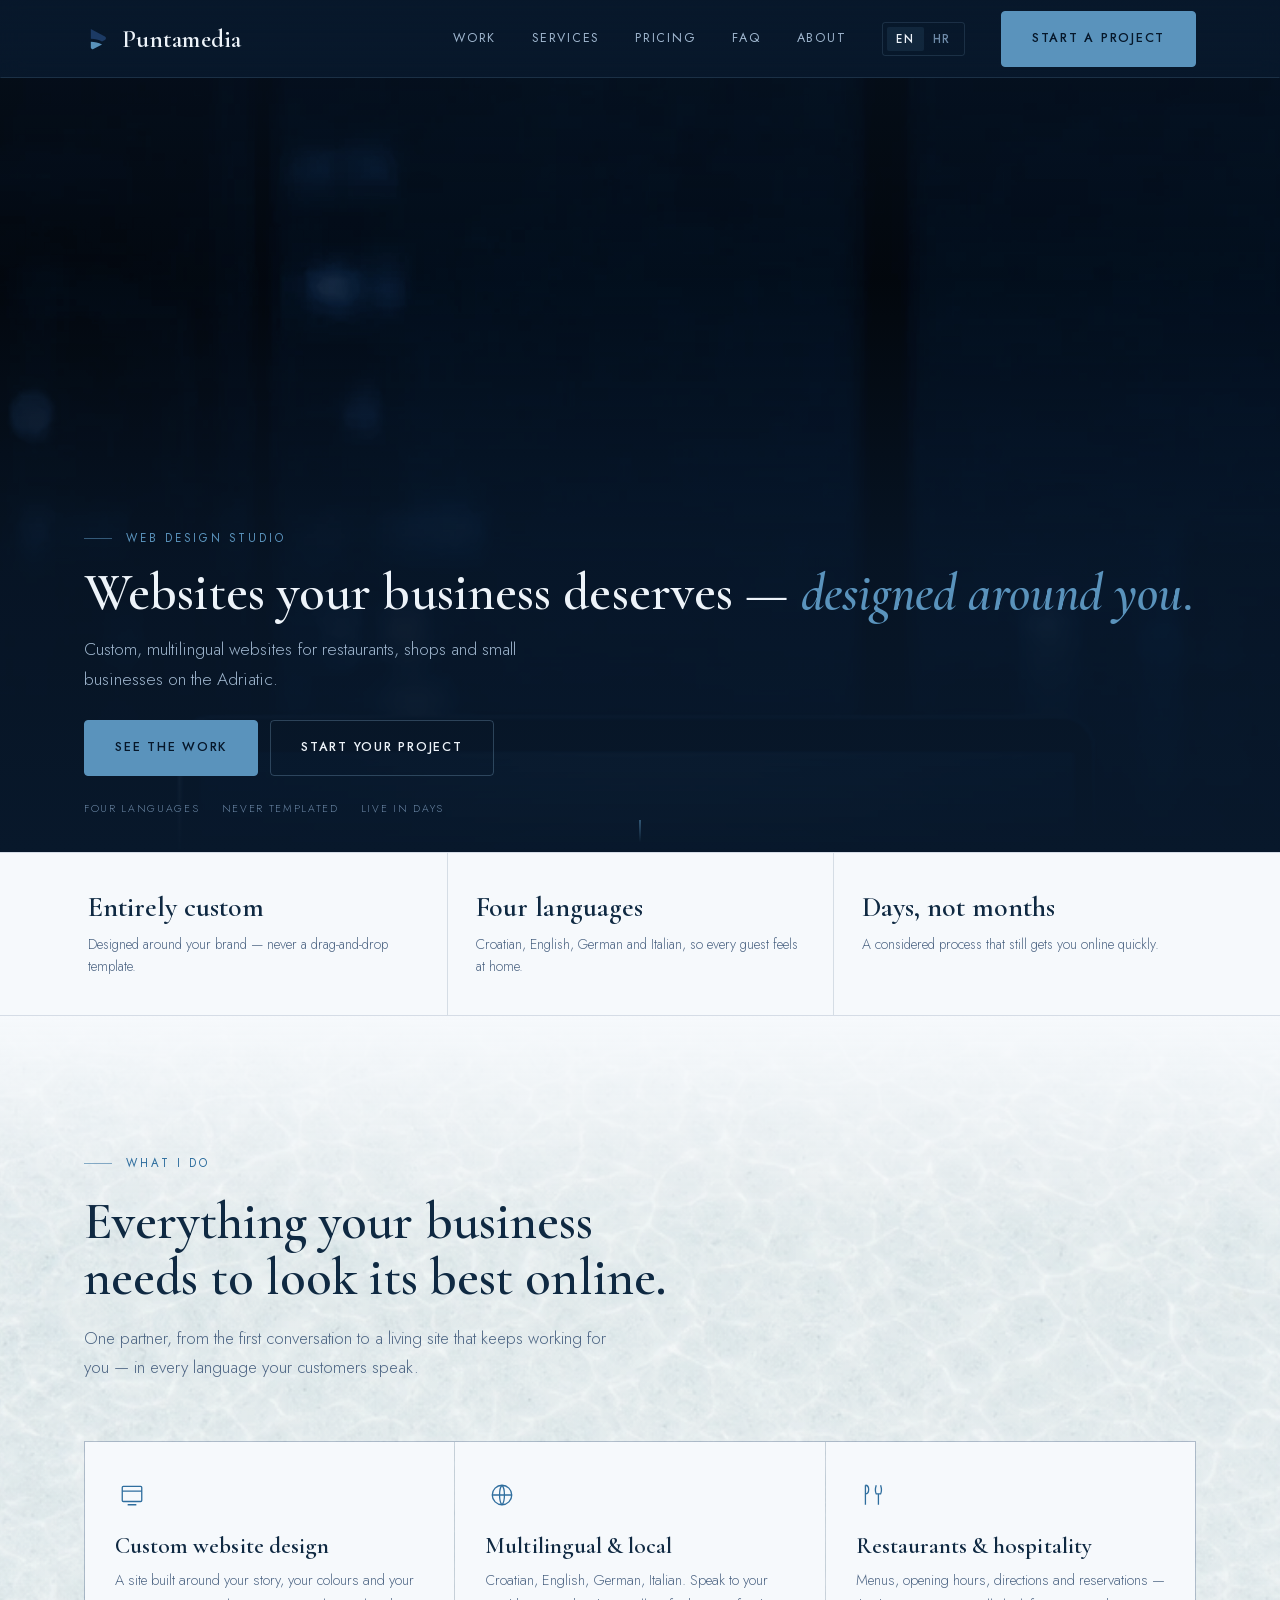
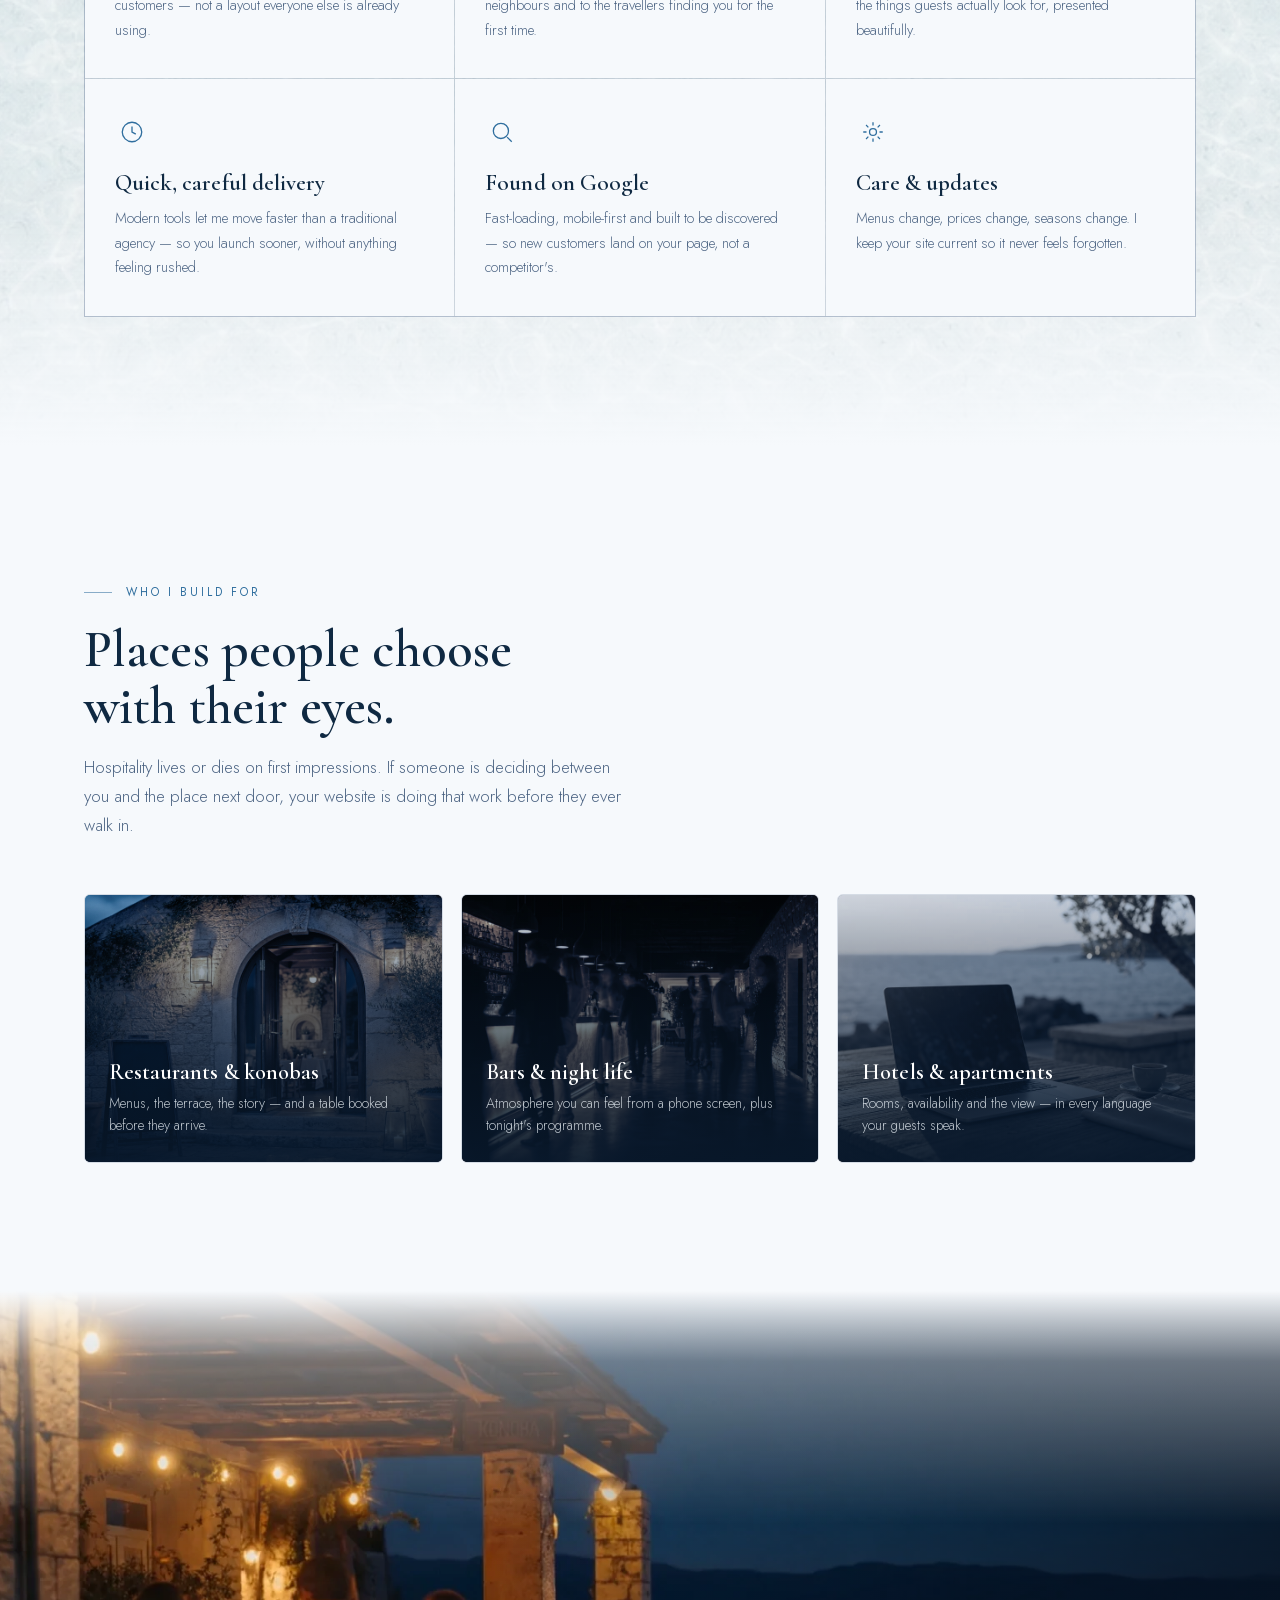
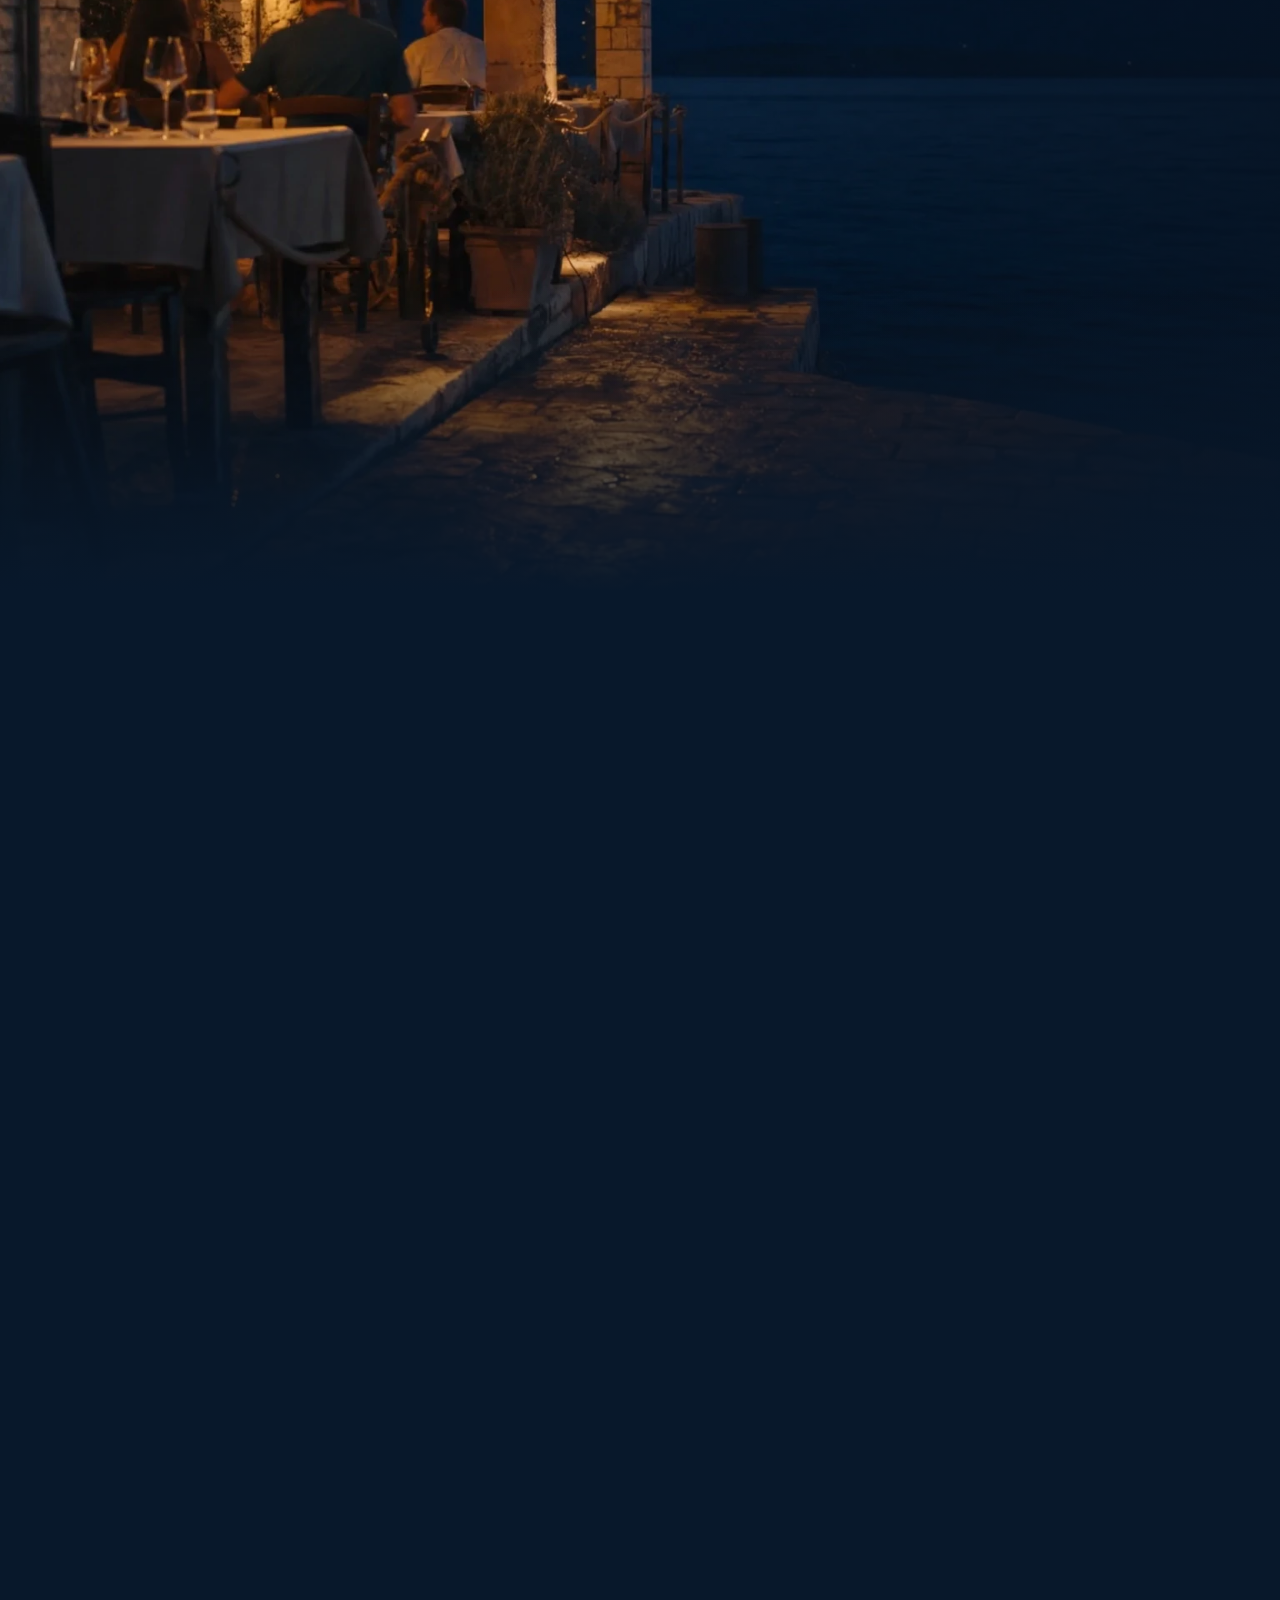
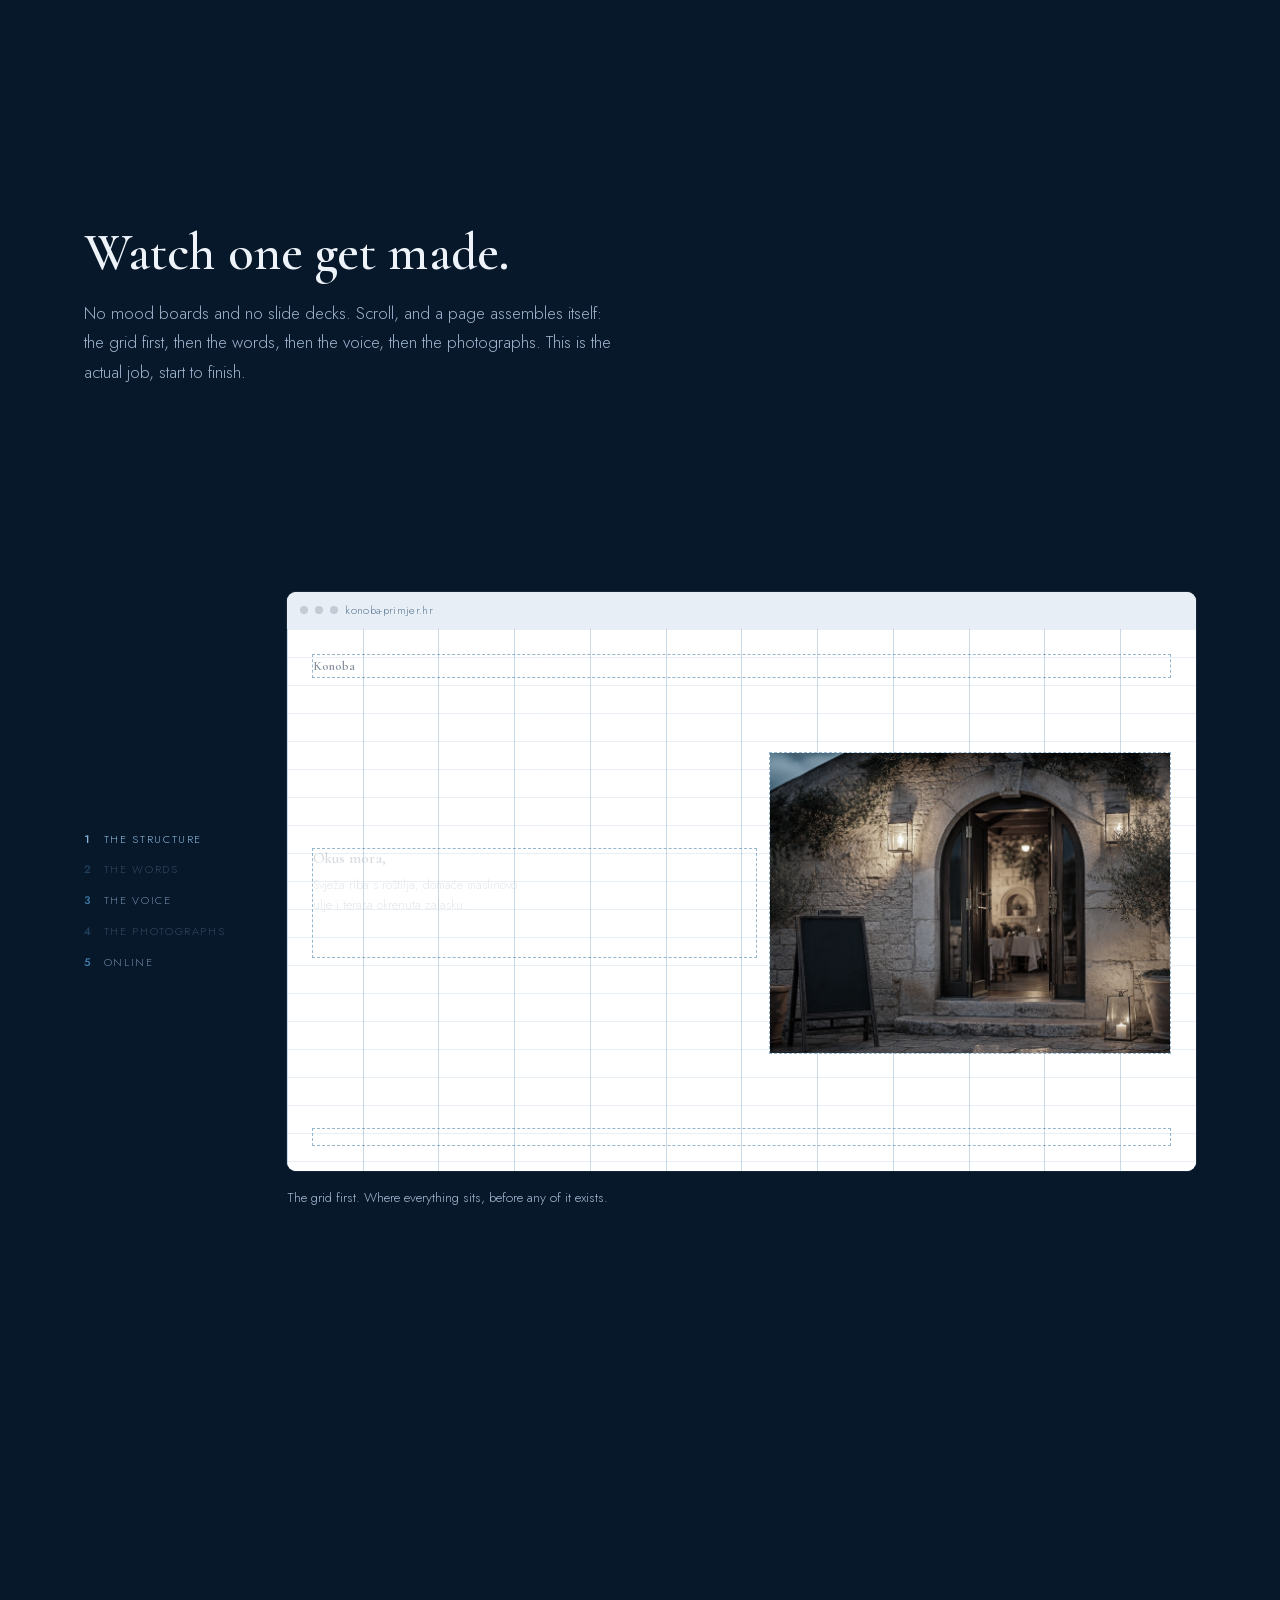
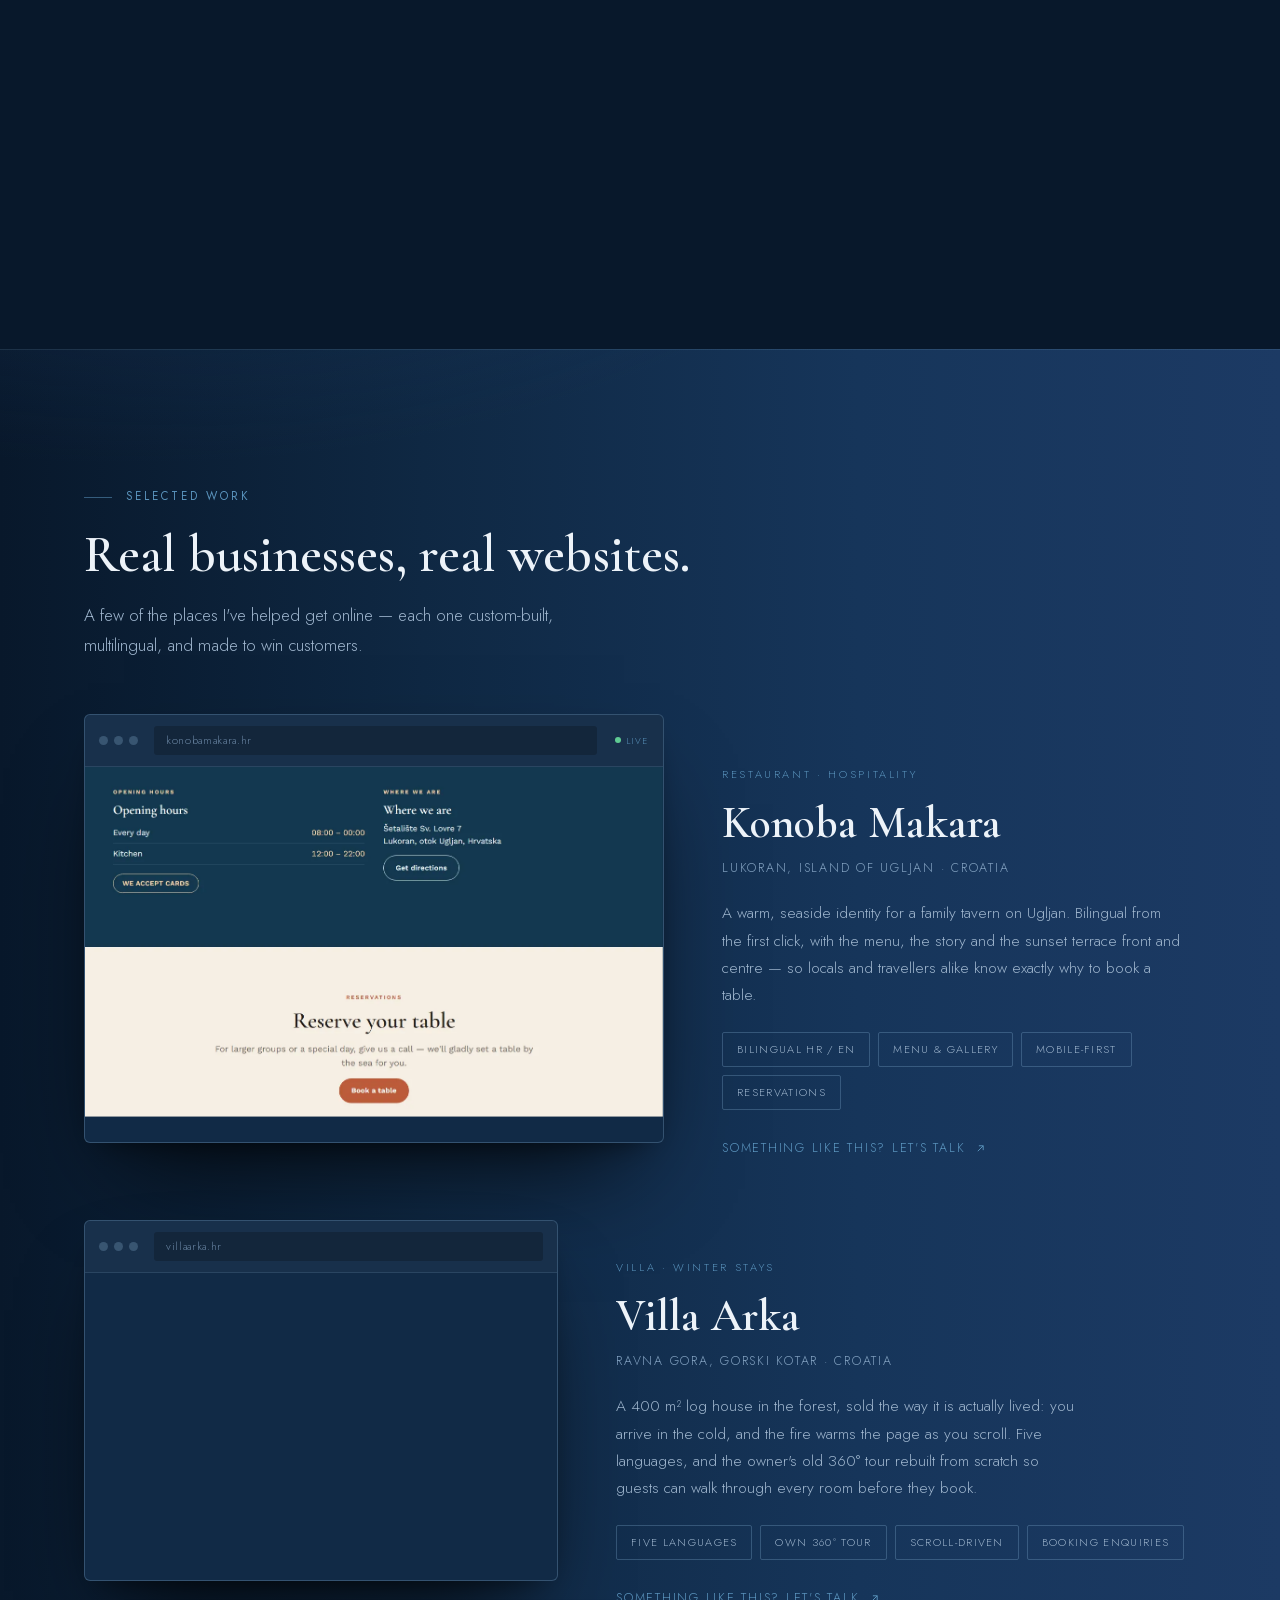
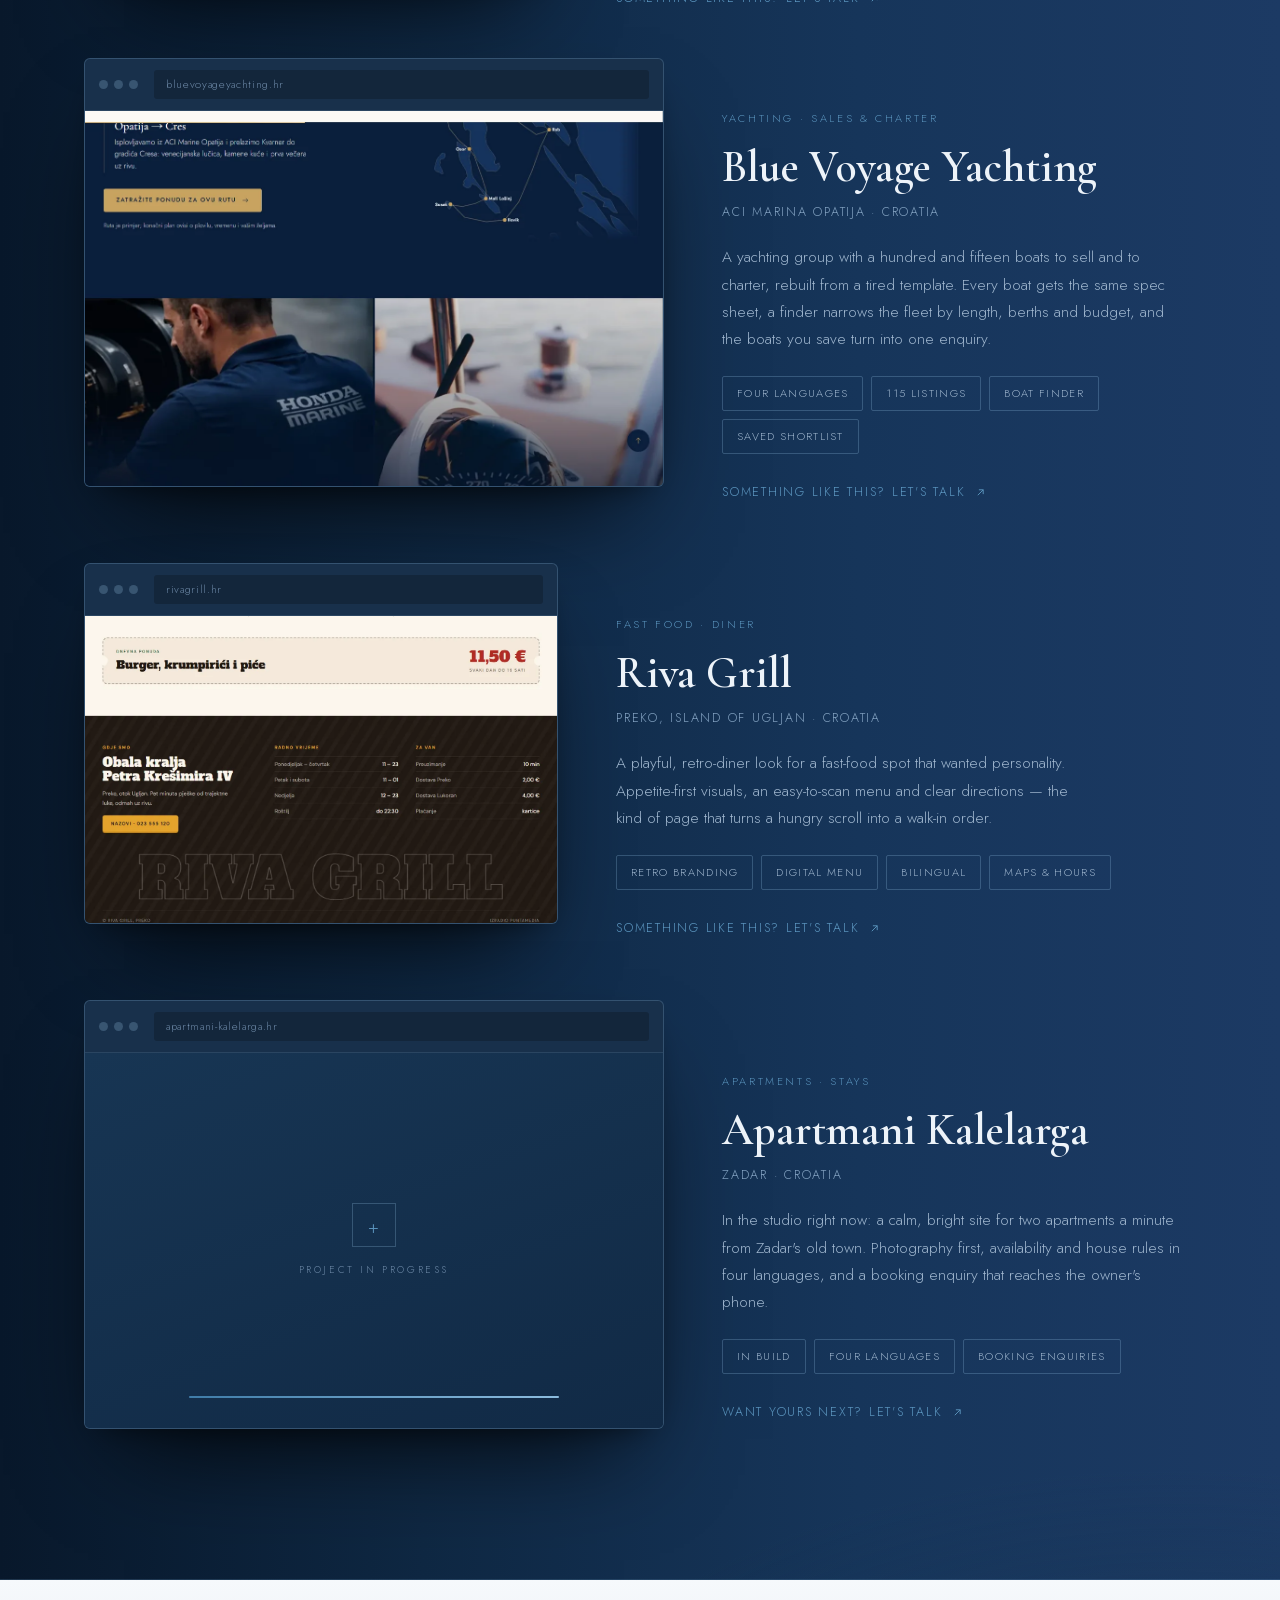
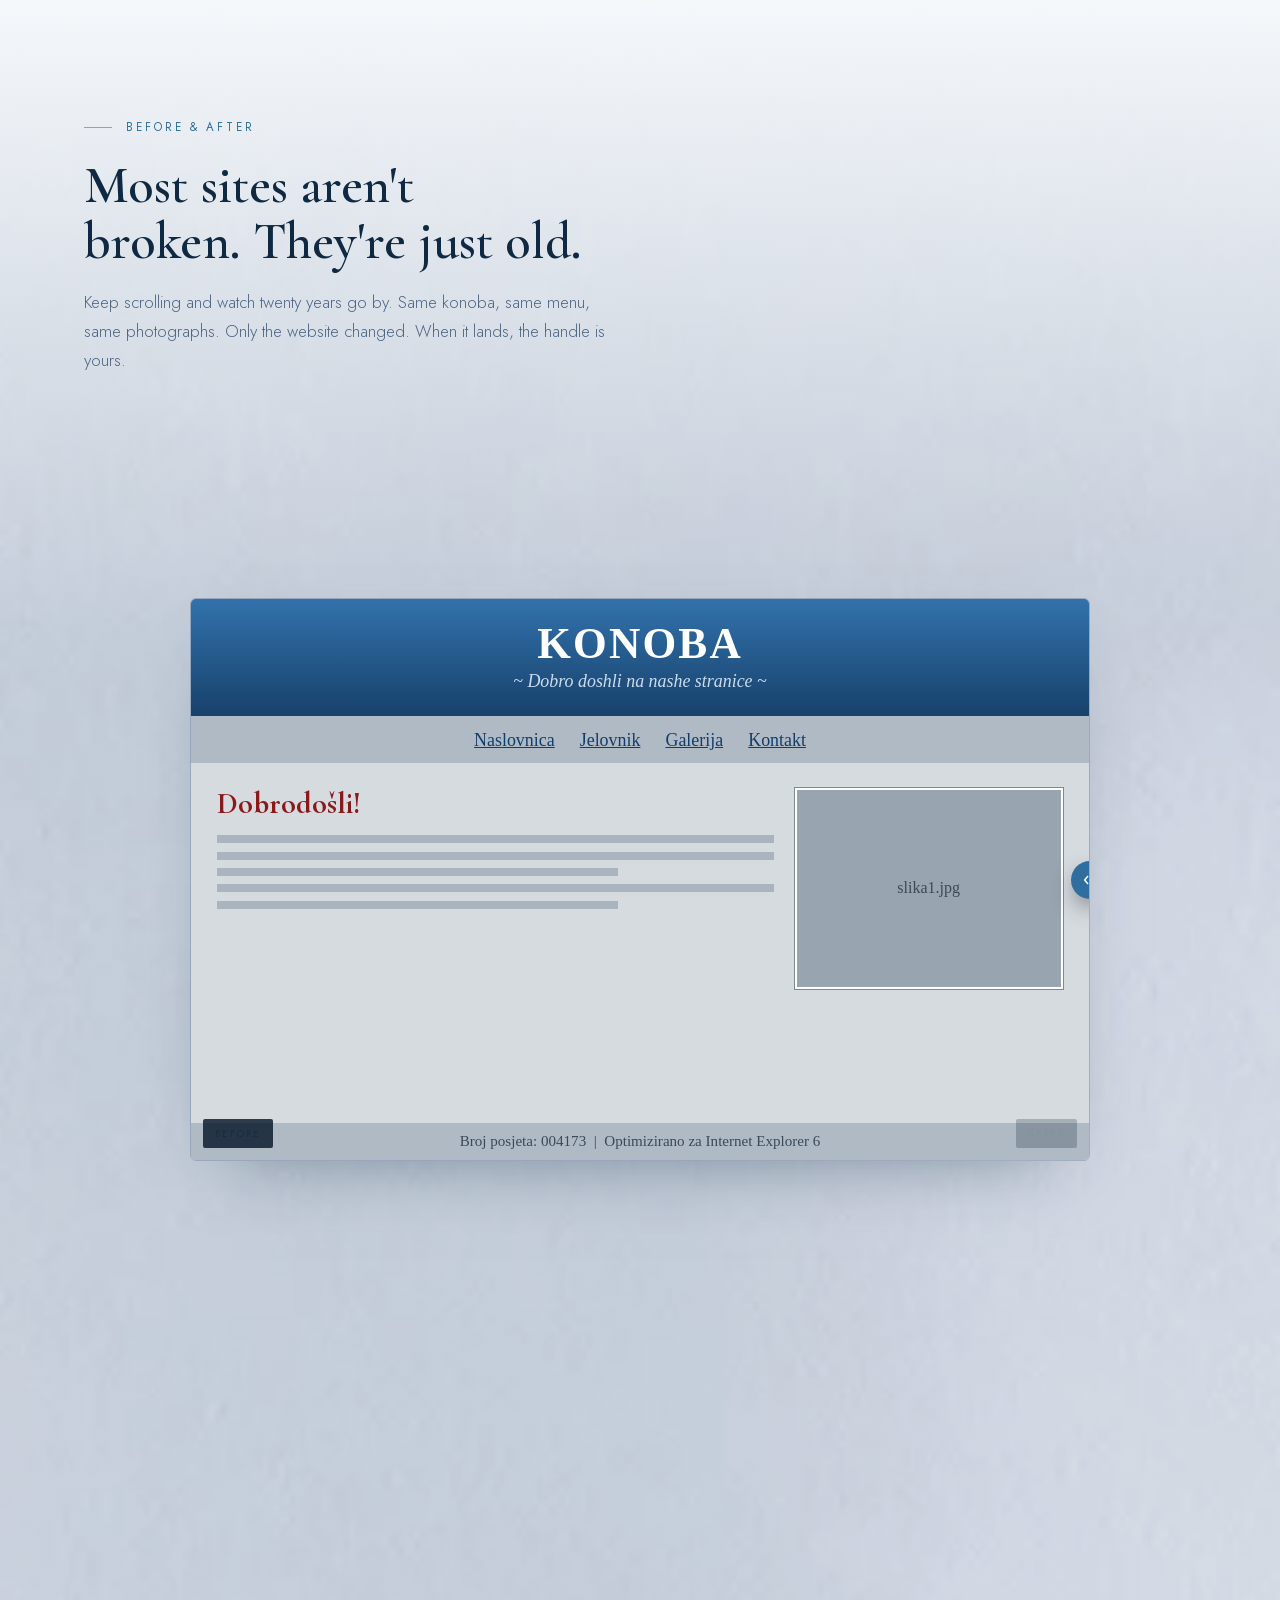
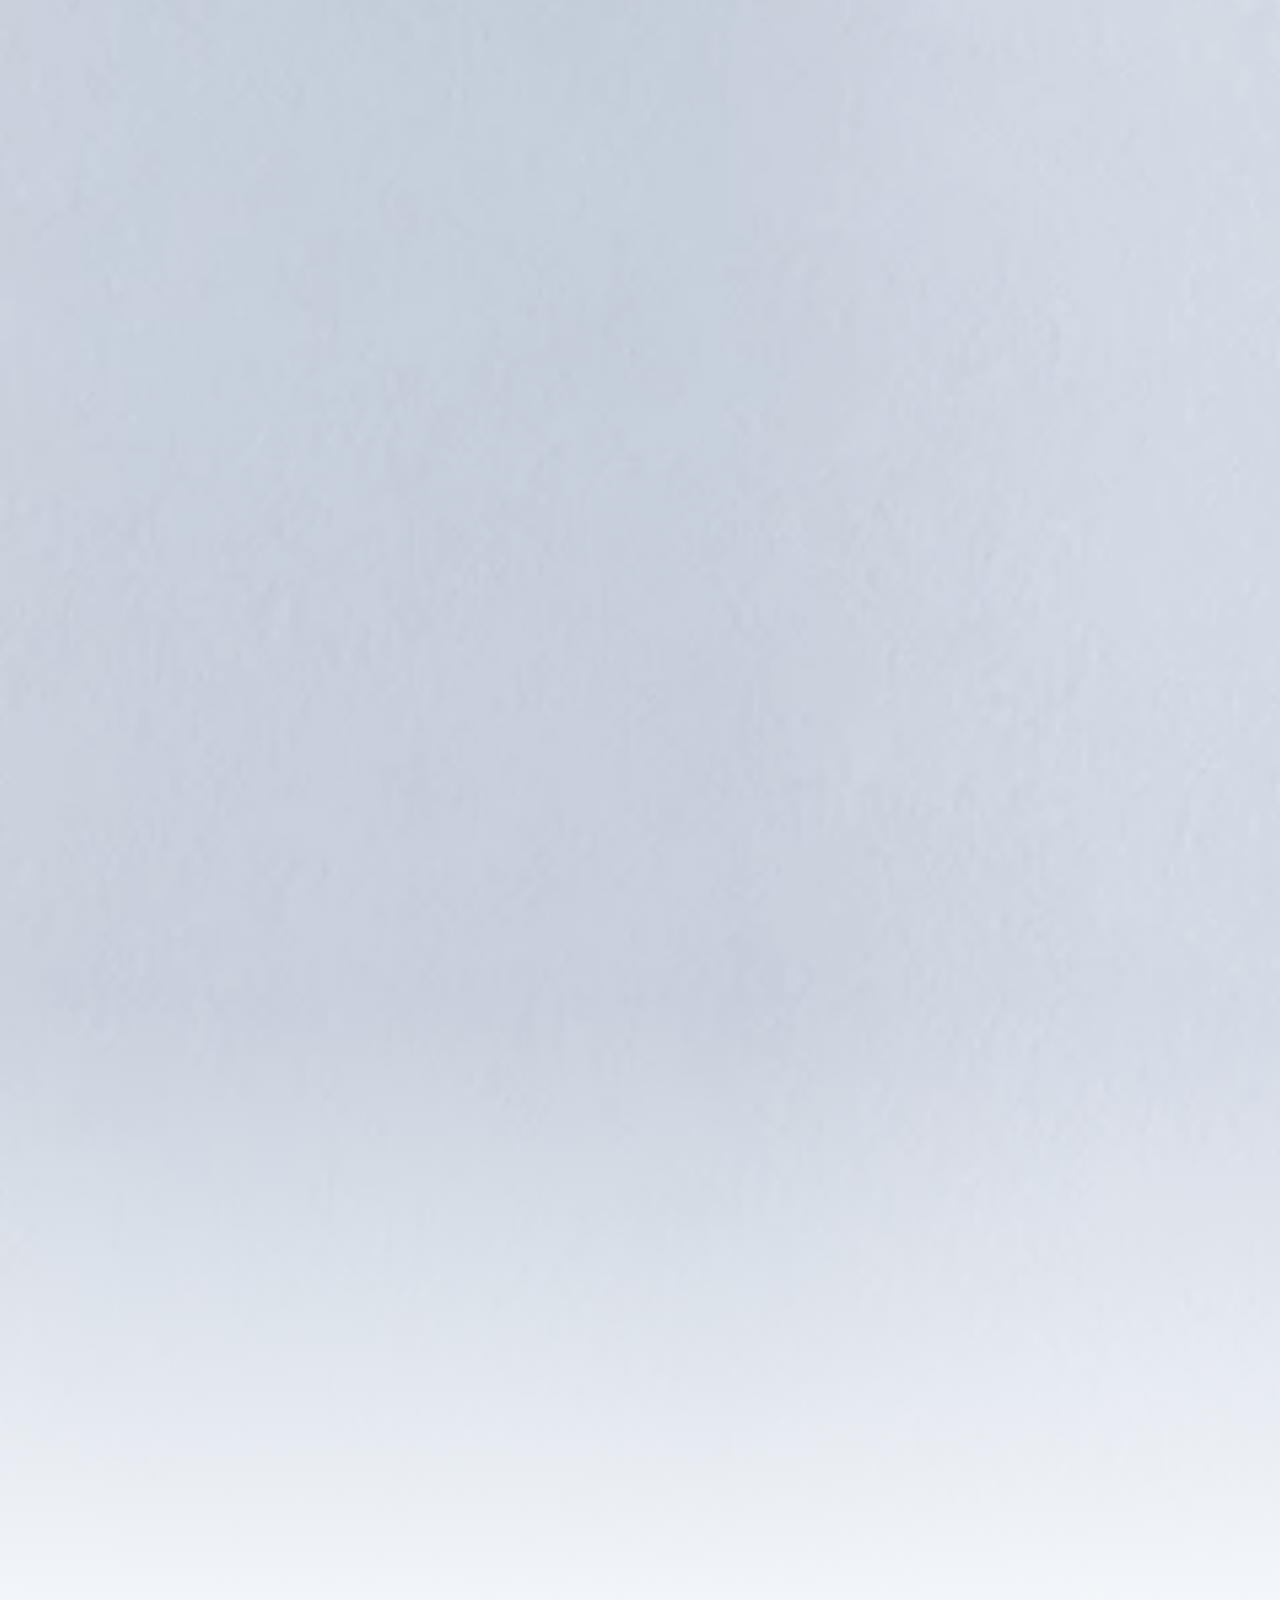
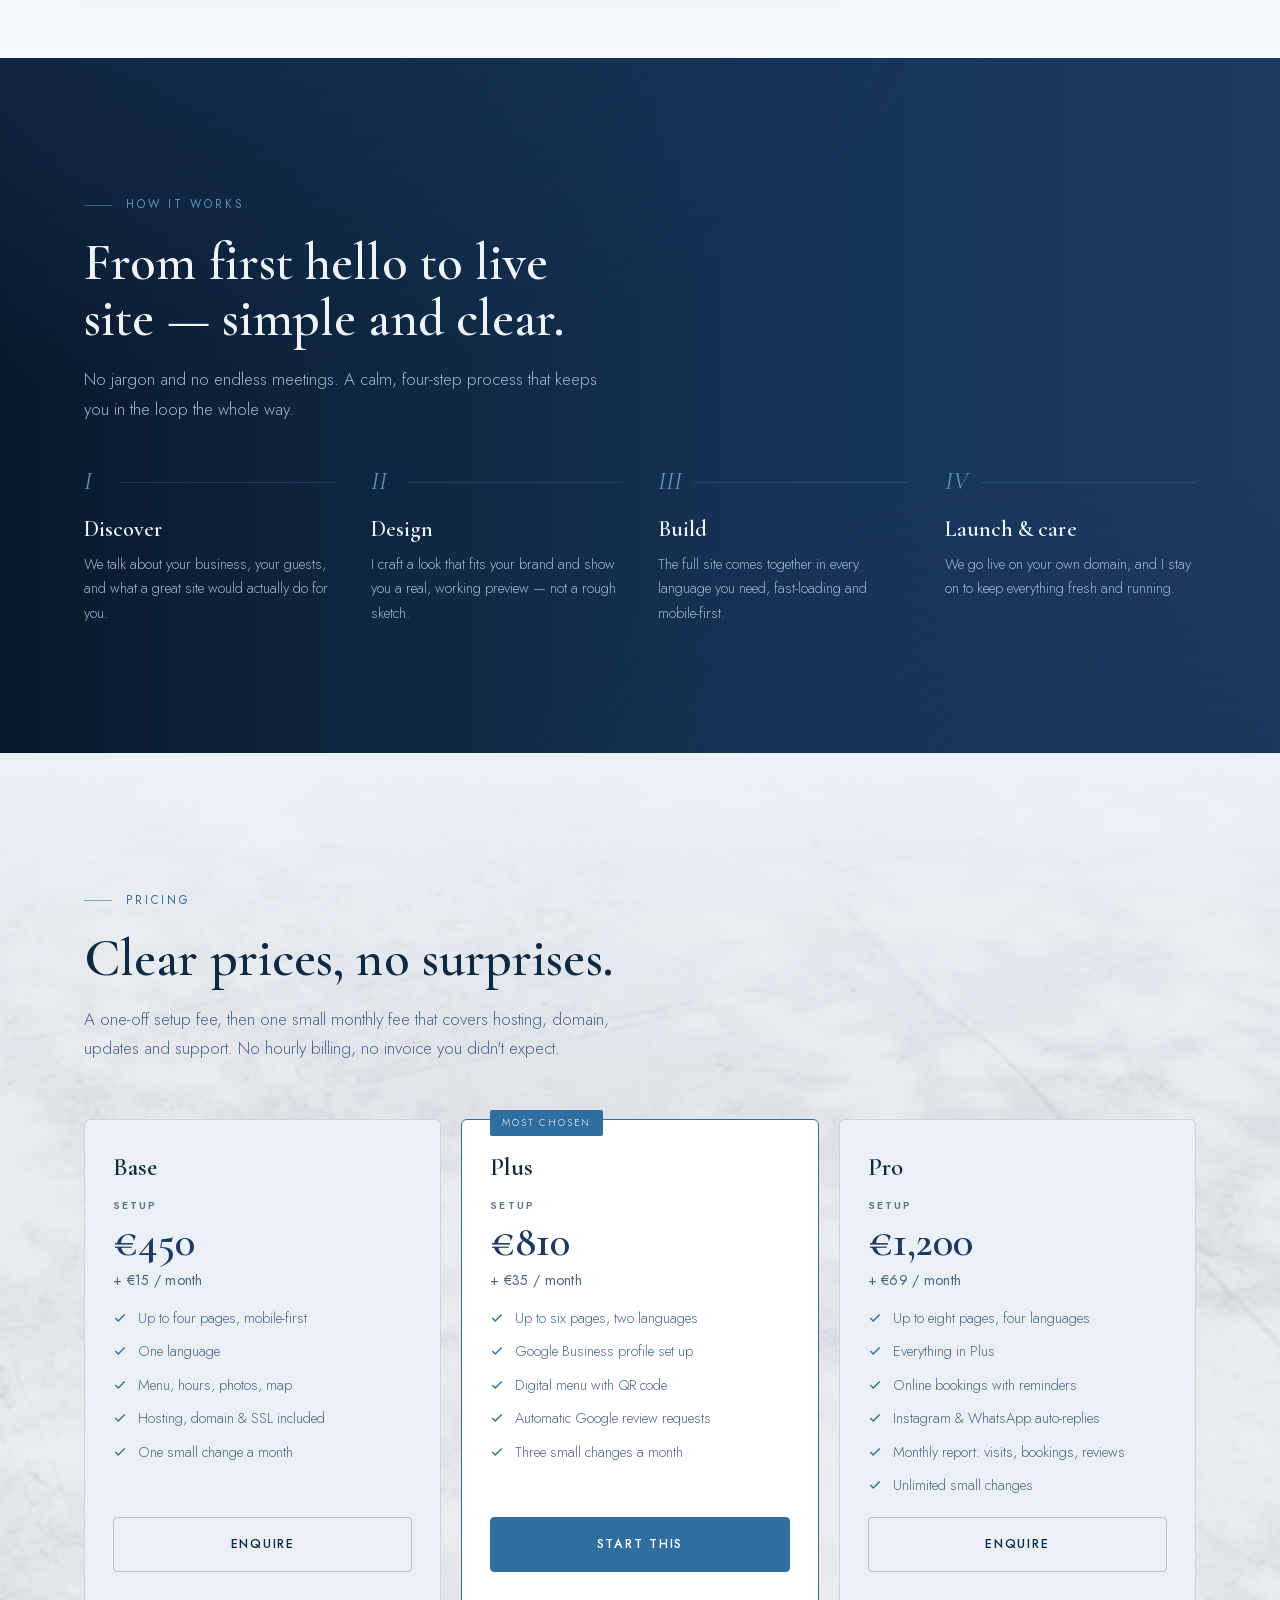
==== index.html @ de3b4caf "Merge: hero del telefono scorrevole, la finestra sul mare" ====
<!doctype html>
<html lang="en">
<head>
<meta charset="utf-8">
<meta name="viewport" content="width=device-width, initial-scale=1, viewport-fit=cover">
<meta name="description" content="Puntamedia designs and builds custom, multilingual websites for restaurants, shops and small businesses on the Adriatic, with bookings, review requests and messaging automations.">
<meta property="og:type" content="website">
<meta property="og:title" content="Puntamedia — Web Design Studio">
<meta property="og:description" content="Custom, multilingual websites and automations for restaurants, shops and small businesses.">
<meta property="og:url" content="https://puntamedia.net/">
<meta property="og:image" content="https://puntamedia.net/img/og-image.jpg">
<meta property="og:image:width" content="1200">
<meta property="og:image:height" content="630">
<meta property="og:site_name" content="Puntamedia">
<meta name="twitter:card" content="summary_large_image">
<title>Puntamedia</title>
<link rel="canonical" href="https://puntamedia.net/">
<link rel="icon" href="favicon.ico" sizes="32x32">
<link rel="icon" href="favicon.svg" type="image/svg+xml">
<link rel="apple-touch-icon" href="apple-touch-icon.png">
<link rel="manifest" href="site.webmanifest">
<meta name="theme-color" content="#08182B">
<!-- Font in casa, non da Google: nessun dato dei visitatori va a Google (GDPR) -->
<!-- Il filmato della hero si prende per intero via fetch (vedi il commento
     nello script): farlo partire di qui lo sovrappone al caricamento di CSS e
     font, invece di aspettare la fine del documento.
     Il media ripete ESATTAMENTE la condizione che nello script decide se la
     hero video parte. Senza, un telefono si scaricherebbe 2,4 MB in 4G per
     una hero che su quello schermo non va in onda mai. -->
<link rel="preload" href="video/hero-12fps.mp4" as="fetch" type="video/mp4"
      media="(min-width: 881px) and (prefers-reduced-motion: no-preference)">
<link rel="preload" href="fonts/jost-normal-latin.woff2" as="font" type="font/woff2" crossorigin>
<link rel="preload" href="fonts/cormorant-garamond-normal-latin.woff2" as="font" type="font/woff2" crossorigin>
<link rel="stylesheet" href="fonts/fonts.css">
<script type="application/ld+json">
{
  "@context": "https://schema.org",
  "@type": "Organization",
  "name": "Puntamedia",
  "url": "https://puntamedia.net/",
  "logo": "https://puntamedia.net/icon-512.png",
  "image": "https://puntamedia.net/img/og-image.jpg",
  "email": "hello@puntamedia.net",
  "description": "Custom, multilingual websites and automations (online bookings, Google review requests, Instagram and WhatsApp auto-replies) for restaurants, shops and small businesses, in Croatian, English, German and Italian.",
  "knowsLanguage": ["hr", "en", "it", "de"],
  "areaServed": ["Croatia", "Italy", "Europe"]
}
</script>
<style>
  :root{
    /* Drawn from the logo: deep navy headland over an Adriatic blue wave */
    --ink:#08182B;          /* page ground */
    --ink-2:#0C2038;        /* alternate section ground */
    --surface:#112A46;      /* cards */
    --surface-2:#173553;    /* raised */
    --navy:#1C3A64;         /* the logo's dark mass */
    --line:rgba(150,195,232,.14);
    --line-strong:rgba(150,195,232,.26);
    --text:#EDF3F9;
    --muted:#9FB6CE;
    --dim:#6E8AA8;
    --acc:#5A93BC;          /* the logo's wave blue */
    --acc-deep:#3F7CA8;
    --acc-bright:#8CBCDE;
    --acc-wash:rgba(90,147,188,.12);
    --acc-soft:#7E9DBC;

    --serif:"Cormorant Garamond",Georgia,"Times New Roman",serif;
    --sans:"Jost",system-ui,-apple-system,"Segoe UI",sans-serif;

    --maxw:1160px;
    --r:4px;
    --ease:cubic-bezier(.22,.61,.36,1);
    --grade:.5;             /* photo grading strength — 0 natural, 1 full duotone */
    color-scheme:dark;
  }

  *{box-sizing:border-box}
  html{scroll-behavior:smooth}
  body{
    margin:0;
    background:
      radial-gradient(1100px 620px at 82% -10%, rgba(90,147,188,.10), transparent 62%),
      var(--ink);
    color:var(--text);
    font-family:var(--sans);
    font-size:16.5px;
    font-weight:300;
    line-height:1.72;
    -webkit-font-smoothing:antialiased;
    overflow-x:hidden;
  }
  h1,h2,h3,h4{font-family:var(--serif);font-weight:600;line-height:1.08;margin:0;text-wrap:balance;letter-spacing:.002em}
  p{margin:0}
  a{color:inherit;text-decoration:none}
  img{max-width:100%}
  em{font-style:italic}
  ::selection{background:rgba(90,147,188,.30);color:#fff}

  .wrap{width:100%;max-width:var(--maxw);margin-inline:auto;padding-inline:24px}
  .section{position:relative;padding-block:clamp(76px,10vw,132px)}

  /* label / eyebrow — letterspaced small caps, no monospace */
  .eyebrow{
    font-family:var(--sans);font-size:11.5px;font-weight:400;letter-spacing:.26em;
    text-transform:uppercase;color:var(--acc);display:inline-flex;align-items:center;gap:14px;
  }
  .eyebrow::before{content:"";width:28px;height:1px;background:var(--acc);opacity:.55}

  /* ---------- buttons: restrained, letterspaced ---------- */
  .btn{
    display:inline-flex;align-items:center;justify-content:center;gap:10px;
    font-family:var(--sans);font-size:12.5px;font-weight:500;letter-spacing:.14em;text-transform:uppercase;
    padding:16px 30px;border-radius:var(--r);cursor:pointer;border:1px solid transparent;
    transition:background .3s var(--ease),color .3s var(--ease),border-color .3s var(--ease),transform .3s var(--ease);
  }
  .btn-primary{background:var(--acc);color:#06172A;border-color:var(--acc)}
  .btn-primary:hover{background:var(--acc-deep);border-color:var(--acc-deep);transform:translateY(-1px)}
  .btn-ghost{background:transparent;border-color:var(--line-strong);color:var(--text)}
  .btn-ghost:hover{border-color:var(--acc);color:var(--acc);transform:translateY(-1px)}
  .btn:focus-visible,a:focus-visible,input:focus-visible,textarea:focus-visible{outline:1px solid var(--acc);outline-offset:3px}

  /* ---------- NAV ----------
     Full width at rest; once you scroll past 10px it detaches into a centred
     pill. Ported from the shadcn header: the behaviour is CSS transitions and
     a scroll listener, so none of the React was needed. */
  header.nav{
    position:sticky;top:env(safe-area-inset-top,0px);z-index:50;
    transition:top .4s var(--ease),padding .4s var(--ease);
  }
  .nav-shell{
    width:100%;max-width:100%;margin-inline:auto;
    border:1px solid transparent;border-bottom-color:var(--line);
    background:linear-gradient(180deg,rgba(8,24,43,.9),rgba(8,24,43,.55));
    backdrop-filter:blur(12px);-webkit-backdrop-filter:blur(12px);
    transition:max-width .4s var(--ease),border-radius .4s var(--ease),
               border-color .4s var(--ease),box-shadow .4s var(--ease),
               background .4s var(--ease);
  }
  header.nav.is-scrolled{top:calc(env(safe-area-inset-top,0px) + 12px);padding-inline:16px}
  header.nav.is-scrolled .nav-shell{
    max-width:1040px;border-radius:12px;border-color:var(--line-strong);
    background:rgba(8,24,43,.76);
    box-shadow:0 20px 48px -26px rgba(0,0,0,.9);
  }
  .nav-in{display:flex;align-items:center;justify-content:space-between;height:76px;gap:20px;
    transition:height .4s var(--ease)}
  header.nav.is-scrolled .nav-in{height:62px}
  .brand{display:flex;align-items:center;gap:12px;font-family:var(--serif);font-weight:600;font-size:25px;letter-spacing:.01em}
  .brand .mark{width:26px;height:26px;flex:none}
  .brand .mark svg{width:100%;height:100%;display:block}
  .nav-links{display:flex;align-items:center;gap:36px}
  .nav-links .lnk{font-size:12.5px;font-weight:400;letter-spacing:.14em;text-transform:uppercase;color:var(--muted);transition:color .25s}
  .nav-links .lnk:hover{color:var(--acc)}

  /* hamburger that morphs into a cross */
  .burger{display:none;position:relative;width:42px;height:42px;flex:none;cursor:pointer;
    background:none;border:1px solid var(--line-strong);border-radius:6px;
    transition:border-color .25s var(--ease)}
  .burger:hover{border-color:var(--acc)}
  .burger span{position:absolute;left:11px;right:11px;top:50%;height:1.5px;border-radius:2px;
    background:var(--text);
    transition:transform .3s var(--ease),opacity .2s var(--ease)}
  .burger span:nth-child(1){transform:translateY(-6px)}
  .burger span:nth-child(2){transform:translateY(0)}
  .burger span:nth-child(3){transform:translateY(6px)}
  .burger[aria-expanded="true"] span:nth-child(1){transform:rotate(45deg)}
  .burger[aria-expanded="true"] span:nth-child(2){opacity:0}
  .burger[aria-expanded="true"] span:nth-child(3){transform:rotate(-45deg)}

  /* full-screen menu */
  .mobile-menu{
    position:fixed;inset:0;z-index:49;display:flex;flex-direction:column;justify-content:space-between;
    gap:28px;padding:calc(104px + env(safe-area-inset-top,0px)) 24px calc(32px + env(safe-area-inset-bottom,0px));
    background:rgba(8,24,43,.97);backdrop-filter:blur(18px);-webkit-backdrop-filter:blur(18px);
    opacity:0;transform:scale(.98);
    transition:opacity .28s var(--ease),transform .28s var(--ease);
  }
  .mobile-menu.open{opacity:1;transform:none}
  .mobile-menu a.mlnk{
    display:block;padding:16px 0;border-bottom:1px solid var(--line);
    font-family:var(--serif);font-weight:600;font-size:27px;color:var(--text);
    transition:color .2s var(--ease),padding-left .25s var(--ease)}
  .mobile-menu a.mlnk:hover{color:var(--acc);padding-left:8px}
  .mobile-foot{display:flex;flex-direction:column;gap:16px}
  .mobile-foot .btn{width:100%}
  .mobile-foot .lang{align-self:flex-start}

  @media(max-width:880px){
    .nav-links .lnk{display:none}
    .nav-links .nav-cta{display:none}
    .nav-links .lang{display:none}
    .nav-links{gap:14px}
    .burger{display:block}
    header.nav.is-scrolled .nav-in{height:58px}
  }
  @media(min-width:881px){ .mobile-menu{display:none} }
  @media(prefers-reduced-motion:reduce){
    header.nav,.nav-shell,.nav-in,.mobile-menu,.burger span{transition:none}
  }


  /* ---------- VIDEO HERO ----------
     A real dolly shot, scrubbed by the scroll. The site itself is NOT in the
     video: the screen is deliberately blank, and the real section is drawn in
     HTML on top of it, tracked to the screen as it grows. That way the text you
     land on is live DOM at full resolution, never magnified video pixels.
     Off by default — activated only when the video is ready on a wide screen. */
  .vhero-track{display:none}
  .has-vhero .vhero-track{display:block;height:320vh;position:relative}
  /* ---------- Hero scorrevole del telefono ----------
     Non e' la hero grande rimpicciolita. Li' c'e' una pagina vera agganciata
     allo schermo del laptop: misure, una replica del DOM, un secondo livello
     di composizione. Su 390 px quella pagina e' illeggibile e quelle tre cose
     si pagano a scatti, e infatti la prima versione andava a scatti.
     Qui c'e' un'altra ripresa, verticale e senza niente da agganciare: sale
     nel buio di una stanza in pietra e si apre su una finestra sull'Adriatico
     all'ora blu. Il filmato, il testo sopra, e alla fine l'immagine si scioglie
     nel fondo della pagina. Nient'altro.
     svh e non vh: con vh la scena si ridimensiona ogni volta che la barra del
     browser si nasconde, e il pin sobbalza. */
  .has-vlite .vhero-track{display:block;height:180svh;position:relative}
  .has-vlite .mhero{display:none}
  .has-vlite .vhero-pin{height:100svh}
  .has-vlite .vhero-screen{display:none}
  .has-vlite .vhero-hint{display:none}
  .vhero-end{position:absolute;inset:0;z-index:2;pointer-events:none;
    background:var(--ink);opacity:0;will-change:opacity}
  .has-vhero .hero{display:none}
  /* delivered through the laptop screen instead, so it must not repeat below.
     Scoped to the page's own strip — the clone inside the overlay shares the
     class, and an unscoped rule blanks the overlay. */
  .has-vhero main > #services{display:none}
  .vhero-pin{position:sticky;top:0;height:100vh;overflow:hidden;background:var(--ink)}
  .vhero-pin video{position:absolute;inset:0;width:100%;height:100%;object-fit:cover;
    will-change:opacity}
  .vhero-veil{position:absolute;inset:0;pointer-events:none;
    background:linear-gradient(100deg,rgba(8,24,43,.9) 0%,rgba(8,24,43,.66) 32%,rgba(8,24,43,.2) 62%,rgba(8,24,43,0) 100%);
    will-change:opacity}
  /* the page, painted onto the laptop screen */
  .vhero-screen{position:absolute;left:0;top:0;overflow:hidden;opacity:0;
    transform-origin:top left;background:#F6F9FC;will-change:transform,opacity}
  /* Laid out once at a fixed width and scaled, so the text never re-wraps as
     the screen grows — a real screen does not re-flow as you walk towards it. */
  /* Alta quanto il pannello e contenuto centrato. measureFit() sceglie
     fitK in modo che la sezione ci stia SEMPRE, quindi centrare non puo'
     mai tagliarla sopra o sotto.
     Senza altezza propria la pagina era alta solo quanto il suo contenuto:
     su una finestra larga e bassa la sezione e' naturalmente piu' corta del
     viewport, e sotto restava una fascia scura dentro lo schermo del
     laptop. #F6F9FC e' il --ink della classe .light, cioe' il fondo della
     sezione li' dentro; qui il token vale il blu scuro e non si puo' usare. */
  .vhero-screen .vh-inner{position:absolute;top:0;left:0;
    transform-origin:top left;background:#F6F9FC;
    display:flex;flex-direction:column;justify-content:center}
  .vhero-screen .vh-inner > *{width:100%;flex:none}
  .vhero-copy{position:absolute;inset:0;z-index:3;display:flex;align-items:center;
    pointer-events:none;will-change:opacity}
  .vhero-copy .wrap{width:100%;pointer-events:auto}
  .vhero-copy .eyebrow,.vhero-copy h1,.vhero-copy .hero-sub,.vhero-copy .hero-cta{max-width:600px}
  .vhero-copy h1{font-size:clamp(34px,4.4vw,58px);font-weight:600;line-height:1.08;margin-top:22px}
  .vhero-copy h1 em{color:var(--acc);font-weight:600}
  .vhero-copy .hero-sub{color:var(--muted);font-size:clamp(15.5px,1.7vw,17.5px);margin-top:20px;line-height:1.72}
  .vhero-copy .hero-cta{margin-top:34px}
  .vhero-hint{position:absolute;left:50%;bottom:28px;transform:translateX(-50%);z-index:4;
    font-size:10.5px;letter-spacing:.24em;text-transform:uppercase;color:var(--dim);
    display:flex;flex-direction:column;align-items:center;gap:9px;pointer-events:none}
  .vhero-hint i{display:block;width:1px;height:26px;background:linear-gradient(180deg,var(--acc),transparent);
    animation:hintdrop 1.9s var(--ease) infinite}
  @keyframes hintdrop{0%{transform:scaleY(0);transform-origin:top}
    55%{transform:scaleY(1);transform-origin:top}
    56%{transform:scaleY(1);transform-origin:bottom}
    100%{transform:scaleY(0);transform-origin:bottom}}
  @media(prefers-reduced-motion:reduce){ .vhero-hint i{animation:none} }


  /* ---------- HERO ----------
     Composizione verticale: una foto sola a tutta pagina, il testo in basso
     dove arriva il pollice. E' anche il ripiego universale — se la hero video
     non parte (telefono, reduced-motion, video non disponibile) resta questa. */
  .has-vhero .mhero{display:none}
  .mhero{
    display:flex;flex-direction:column;justify-content:flex-end;
    position:relative;min-height:86vh;min-height:86svh;overflow:hidden;
    padding:0 0 calc(34px + env(safe-area-inset-bottom,0px));
  }
  .mhero .bg{position:absolute;inset:0;z-index:0;background:var(--ink)}
  /* L'immagine e' gia' composta col rapporto della cornice: il laptop in
     alto e sotto il tavolo che si spegne nel fondo del sito. Quindi niente
     trucchi di altezza e traslazione, che servivano alla vecchia foto del
     telefono e qui tagliavano i fianchi al laptop. */
  .mhero .bg img{width:100%;height:100%;object-fit:cover;object-position:50% 0}
  .mhero::after{content:"";position:absolute;inset:0;z-index:1;pointer-events:none;
    background:linear-gradient(180deg,
      rgba(8,24,43,.55) 0%,
      rgba(8,24,43,.30) 26%,
      rgba(8,24,43,.82) 62%,
      var(--ink) 100%)}
  .mhero .wrap{position:relative;z-index:2}
  .mhero h1{font-size:clamp(31px,5.4vw,52px);line-height:1.08;margin-top:16px}
  .mhero h1 em{color:var(--acc);font-weight:600}
  .mhero p{color:var(--muted);font-size:clamp(15.5px,1.7vw,17.5px);line-height:1.7;margin-top:14px;max-width:44ch}
  .mhero .cta{display:flex;gap:12px;margin-top:26px;flex-wrap:wrap}
  .mhero .meta{display:flex;flex-wrap:wrap;gap:8px 22px;margin-top:24px;
    font-size:10.5px;letter-spacing:.16em;text-transform:uppercase;color:var(--dim)}
  .mhero .hint{position:absolute;left:50%;bottom:10px;transform:translateX(-50%);z-index:3;
    width:1px;height:22px;background:linear-gradient(180deg,var(--acc),transparent);
    animation:hintdrop 2s var(--ease) infinite}
  @media(max-width:880px){
    .mhero .cta{flex-direction:column}
    .mhero .cta .btn{width:100%}
    .mhero p{max-width:34ch}
  }

  /* ---------- HERO ---------- */
  .hero{position:relative;padding-top:clamp(50px,7vw,88px);padding-bottom:clamp(64px,9vw,112px);overflow:hidden}
  .hero::after{content:"";position:absolute;left:0;right:0;bottom:0;height:200px;background:linear-gradient(180deg,transparent,var(--ink));z-index:1;pointer-events:none}
  .hero::before{content:"";position:absolute;inset:0;z-index:1;pointer-events:none;background:linear-gradient(100deg,rgba(8,24,43,.92) 0%,rgba(8,24,43,.74) 34%,rgba(8,24,43,.3) 62%,rgba(8,24,43,.05) 100%)}
  .hero-grid{position:relative;z-index:2;display:grid;grid-template-columns:1.02fr .98fr;gap:60px;align-items:center}
  .hero-copy{min-width:0}
  .hero h1{font-size:clamp(33px,4.9vw,56px);font-weight:600;margin-top:22px}
  .hero h1 em{color:var(--acc);font-weight:600}
  .hero-sub{color:var(--muted);font-size:clamp(15.5px,1.7vw,17.5px);max-width:42ch;margin-top:20px;line-height:1.72}
  .hero-cta{display:flex;gap:14px;flex-wrap:wrap;margin-top:38px}
  .hero-meta{display:flex;gap:0;flex-wrap:wrap;margin-top:44px;border-top:1px solid var(--line);padding-top:22px}
  .hero-meta span{font-size:12px;letter-spacing:.14em;text-transform:uppercase;color:var(--dim);padding-right:26px;margin-right:26px;border-right:1px solid var(--line)}
  .hero-meta span:last-child{border-right:none;margin-right:0;padding-right:0}
  .hero-meta b{color:var(--text);font-weight:400}
  @media(max-width:900px){
    .hero-grid{grid-template-columns:1fr;gap:48px}
    .hero-visual{order:-1}
  }

  /* ---------- 3D DEVICE MOCKUPS ---------- */
  .stage{perspective:1500px;perspective-origin:58% 42%}
  .device{transform-style:preserve-3d;transition:transform .6s var(--ease);will-change:transform;position:relative}
  .browser{
    border-radius:6px;overflow:hidden;border:1px solid var(--line-strong);
    background:var(--surface);
    box-shadow:0 50px 100px -40px rgba(0,0,0,.9),0 12px 30px -18px rgba(0,0,0,.7);
    transform-style:preserve-3d;
  }
  .browser-bar{display:flex;align-items:center;gap:8px;padding:11px 14px;background:rgba(255,255,255,.028);border-bottom:1px solid var(--line)}
  .dots{display:flex;gap:6px}
  .dots i{width:9px;height:9px;border-radius:50%;display:block;background:rgba(160,200,235,.24)}
  .url{flex:1;margin-left:8px;background:rgba(0,0,0,.22);border-radius:3px;padding:5px 12px;font-size:11px;letter-spacing:.06em;color:var(--dim);white-space:nowrap;overflow:hidden;text-overflow:ellipsis}
  .screen{aspect-ratio:16/10.4;overflow:hidden;position:relative}
  .screen .shot{width:100%;height:100%;object-fit:cover;object-position:top center}
  .floaty{
    position:absolute;border-radius:var(--r);padding:14px 18px;
    background:rgba(17,42,70,.92);border:1px solid var(--line-strong);
    backdrop-filter:blur(8px);transform:translateZ(58px);box-shadow:0 24px 46px -24px rgba(0,0,0,.85);
  }
  .floaty .k{font-size:10px;letter-spacing:.2em;text-transform:uppercase;color:var(--acc)}
  .floaty .v{font-family:var(--serif);font-weight:600;font-size:20px;line-height:1.2;margin-top:2px}
  .floaty.tl{top:-52px;left:-30px}
  .floaty.br{bottom:-28px;right:-24px}
  @media(max-width:880px){.floaty{display:none}}

  /* ---------- Hero laptop (pure CSS, aluminium unibody) ---------- */
  .laptop{position:relative;transform-style:preserve-3d}
  .laptop-lid{
    position:relative;
    background:linear-gradient(168deg,#34383E 0%,#25282D 44%,#191B1F 100%);
    border-radius:15px 15px 5px 5px;
    padding:14px 14px 21px;
    border:1px solid rgba(255,255,255,.11);
    box-shadow:0 46px 92px -42px rgba(0,0,0,.95),0 12px 28px -16px rgba(0,0,0,.8),inset 0 1px 0 rgba(255,255,255,.08);
  }
  .laptop-cam{position:absolute;top:1.2%;left:50%;transform:translateX(-50%);width:1.1%;aspect-ratio:1;border-radius:50%;background:#0B0C0E;box-shadow:inset 0 0 0 1px rgba(255,255,255,.09)}
  .laptop-brand{position:absolute;bottom:1.5%;left:50%;transform:translateX(-50%);width:8%;height:4px;border-radius:3px;background:rgba(255,255,255,.09)}
  .laptop-screen{
    aspect-ratio:16/10;border-radius:4px;overflow:hidden;position:relative;background:var(--ink);
    box-shadow:inset 0 0 0 1px rgba(0,0,0,.55);
    container-type:inline-size;
  }

  /* base: a real 3D plane, so the keyboard foreshortens and tilts with the lid */
  .laptop-base{
    width:100%;aspect-ratio:100/60;margin-bottom:-38%;
    transform-origin:top center;transform:rotateX(72deg);
    background:linear-gradient(180deg,#3C4047 0%,#2E3238 26%,#282C31 100%);
    border-radius:2px 2px 10px 10px;
    padding:2.6% 5.5% 3%;
    display:flex;flex-direction:column;
    box-shadow:inset 0 1px 0 rgba(255,255,255,.10),0 0 0 1px rgba(0,0,0,.4);
  }
  .base-hinge{flex:none;height:5%;border-radius:2px;background:linear-gradient(180deg,rgba(0,0,0,.55),rgba(0,0,0,0))}
  .kb{flex:none;height:50%;margin-top:3%;display:flex;flex-direction:column;gap:1.6%;
    background:rgba(0,0,0,.46);border-radius:3px;padding:1.3%}
  .kb-row{flex:1;border-radius:1.5px}
  .kb-row.fn{flex:.68}
  .kb-row.n14{background:repeating-linear-gradient(90deg,#1E2126 0 6.1%,transparent 6.1% 7.143%)}
  .kb-row.n13{background:repeating-linear-gradient(90deg,#1E2126 0 6.6%,transparent 6.6% 7.692%)}
  .kb-row.n12{background:repeating-linear-gradient(90deg,#1E2126 0 7.2%,transparent 7.2% 8.333%)}
  .kb-row.space{display:flex;gap:1.1%}
  .kb-row.space i{display:block;background:#1E2126;border-radius:1.5px}
  .kb-row.space .k1{flex:1}
  .kb-row.space .k2{flex:1.35}
  .kb-row.space .sp{flex:6.5}
  .trackpad{flex:none;width:31%;height:25%;margin:3.5% auto 0;border-radius:3px;
    background:linear-gradient(180deg,#34383F,#2B2F35);
    box-shadow:inset 0 0 0 1px rgba(255,255,255,.06),inset 0 1px 3px rgba(0,0,0,.45)}
  .laptop-shadow{position:absolute;left:1%;right:1%;bottom:1%;height:13%;
    background:radial-gradient(ellipse at center,rgba(0,0,0,.6),transparent 72%);filter:blur(13px)}

  /* the laptop screen shows a true-to-size replica of the Start a project page.
     It is laid out at a fixed 1280x800 and scaled down, so zooming it back up
     lands on exactly the real page's proportions. */
  .mini-frame{position:absolute;inset:0;overflow:hidden;pointer-events:none}
  .mini-page{width:1280px;height:800px;transform-origin:top left;display:flex;align-items:center}
  .replica{background:var(--ink)}
  .replica .section{padding-block:26px}
  .replica .wrap{max-width:1160px;padding-inline:44px}
  .replica .contact h2{font-size:50px}
  .replica .contact-grid{grid-template-columns:1fr 1fr;gap:56px}
  .replica .two{grid-template-columns:1fr 1fr}
  .replica .reveal{opacity:1;transform:none}

  /* "Open" control sitting on the screen */
  .screen-scrim{position:absolute;inset:0;pointer-events:none;
    background:linear-gradient(180deg,rgba(8,24,43,.34),rgba(8,24,43,.66));
    transition:background .4s var(--ease)}
  .laptop-screen:hover .screen-scrim{background:linear-gradient(180deg,rgba(8,24,43,.18),rgba(8,24,43,.5))}
  .screen-open{
    position:absolute;left:50%;top:50%;transform:translate(-50%,-50%);
    display:inline-flex;align-items:center;gap:.8em;
    font-family:var(--sans);font-weight:500;font-size:clamp(8.5px,1.02vw,11.5px);
    letter-spacing:.2em;text-transform:uppercase;line-height:1;
    background:var(--acc);color:#06172A;border:none;border-radius:3px;
    padding:1.25em 2.4em;cursor:pointer;
    box-shadow:0 16px 38px -14px rgba(0,0,0,.85);
    transition:background .25s var(--ease),transform .25s var(--ease)}
  .screen-open svg{width:1.05em;height:1.05em}
  .screen-open:hover{background:var(--acc-bright);transform:translate(-50%,-50%) scale(1.04)}
  .screen-open:focus-visible{outline:2px solid var(--text);outline-offset:3px}

  /* camera push-in: a real dolly through 3D space toward the screen */
  #zoomVeil{position:fixed;inset:0;z-index:89;background:var(--ink);opacity:0;
    transition:opacity 1.1s var(--ease);pointer-events:none}
  #cam{position:fixed;inset:0;z-index:90;overflow:hidden;pointer-events:none;
    perspective:1200px;perspective-origin:50% 50%}
  #cam::after{content:"";position:absolute;inset:0;pointer-events:none;
    background:radial-gradient(ellipse at center,transparent 42%,rgba(0,0,0,.6) 100%);
    opacity:0;transition:opacity 1.3s var(--ease)}
  #cam.go::after{opacity:1}
  /* no will-change / backface-visibility here: both pin the layer to a single
     low-res raster that then gets stretched, which is what caused the mush. */
  #camRig{position:absolute;transform-style:preserve-3d}
  #camRig.go{transition:transform 1.5s cubic-bezier(.42,0,.38,1)}
  #contact{transform-origin:center center}

  /* ---------- mini site previews (pure CSS, no external images) ---------- */
  .mk{position:absolute;inset:0;font-family:var(--sans)}
  /* reserved slot */
  .mk-soon{background:linear-gradient(160deg,var(--surface-2),var(--surface));display:flex;flex-direction:column;justify-content:center;align-items:center;gap:14px}
  .mk-soon .plus{width:44px;height:44px;border:1px solid var(--line-strong);display:grid;place-items:center;color:var(--acc);font-family:var(--serif);font-size:26px;line-height:1}
  .mk-soon .t{font-size:10px;letter-spacing:.26em;text-transform:uppercase;color:var(--dim)}

  /* ---------- COME NASCE: la pagina che si costruisce ----------
     Cinque stadi guidati dallo scroll. Il markup sotto non cambia
     mai: si muovono --b-grid, --b-word, --b-voice, --b-pic e
     --b-live, quindi a ogni istante quella e' una pagina vera,
     solo meno finita. Niente di tutto cio' e' un'immagine. */
  .made-track{position:relative;height:330vh;margin-top:clamp(36px,5vw,64px)}
  .made-pin{position:sticky;top:0;min-height:100vh;display:grid;align-content:center;
    gap:clamp(18px,2.6vw,34px);grid-template-columns:1fr}
  @media(min-width:980px){.made-pin{grid-template-columns:170px 1fr;align-items:center}}

  .made-steps{list-style:none;margin:0;padding:0;display:grid;gap:12px}
  .made-steps li{display:flex;gap:11px;align-items:baseline;font-size:11px;letter-spacing:.15em;
    text-transform:uppercase;color:var(--dim);opacity:.42;
    transition:opacity .3s var(--ease),color .3s var(--ease)}
  .made-steps li b{font-weight:500;font-variant-numeric:tabular-nums;color:var(--acc-deep)}
  .made-steps li[data-on="1"]{opacity:1;color:var(--acc-bright)}
  .made-steps li[data-on="1"] b{color:var(--acc-bright)}
  @media(max-width:979px){.made-steps{grid-auto-flow:column;gap:0;justify-content:space-between}
    .made-steps li span{display:none}}

  .made-frame{position:relative;border-radius:9px;overflow:hidden;aspect-ratio:16/10.2;
    background:#fff;
    outline:1px solid rgba(150,195,232,calc(.10 + .16 * var(--b-live)));
    box-shadow:0 calc(34px * var(--b-live)) calc(72px * var(--b-live)) calc(-30px * var(--b-live)) rgba(2,10,20,.85)}
  .made-bar{display:flex;align-items:center;gap:7px;padding:9px 13px;background:#E8EEF5;
    border-bottom:1px solid rgba(12,32,56,.08);opacity:var(--b-live)}
  .made-bar i{width:8px;height:8px;border-radius:50%;background:rgba(12,32,56,.17)}
  .made-bar em{font-style:normal;font-size:11px;color:#50708C;letter-spacing:.03em}

  /* la luce che segue il puntatore, solo quando la pagina e' viva */
  .made-glow{position:absolute;inset:0;z-index:4;pointer-events:none;opacity:0;
    transition:opacity .4s var(--ease);mix-blend-mode:soft-light;
    background:radial-gradient(260px circle at var(--mx,50%) var(--my,50%),rgba(255,255,255,.55),transparent 70%)}
  .made-frame.is-live .made-glow{opacity:1}

  .bp{position:absolute;inset:0;padding:clamp(14px,2.3vw,26px);display:grid;
    grid-template-rows:auto 1fr auto;gap:clamp(8px,1.3vw,15px);background:#fff;font-family:var(--sans)}
  .made-bar + .bp{inset:37px 0 0}
  .bp-grid{position:absolute;inset:0;pointer-events:none;opacity:var(--b-grid);
    background:repeating-linear-gradient(to right,rgba(47,110,158,.26) 0 1px,transparent 1px calc(100%/12)),
               repeating-linear-gradient(to bottom,rgba(47,110,158,.11) 0 1px,transparent 1px 28px)}
  .bp-slot{outline:1px dashed rgba(47,110,158,calc(.5 * var(--b-grid)))}

  .bp-head{display:flex;align-items:baseline;justify-content:space-between;gap:12px}
  .bp-mark{font-family:var(--serif);font-weight:600;
    font-size:calc(13px + 7px * var(--b-voice));
    color:rgb(12 32 56 / calc(.5 + .5 * var(--b-word)))}
  .bp-nav{display:flex;gap:clamp(9px,1.3vw,17px)}
  .bp-nav a{font-size:10px;letter-spacing:.1em;text-transform:uppercase;text-decoration:none;
    color:rgb(76 104 131 / calc(.85 * var(--b-word)));position:relative;pointer-events:none}
  .bp-nav a::after{content:"";position:absolute;left:0;right:0;bottom:-3px;height:1px;
    background:#2F6E9E;transform:scaleX(0);transform-origin:0 50%;transition:transform .22s var(--ease)}
  .bp-body{position:relative;display:grid;gap:clamp(8px,1.2vw,14px);align-content:center}
  @media(min-width:620px){.bp-body{grid-template-columns:1.05fr .95fr;align-items:center}}
  .bp h3{font-family:var(--serif);font-weight:600;margin:0;
    font-size:calc(15px + 25px * var(--b-voice));
    line-height:calc(1.3 - .27 * var(--b-voice));
    color:rgb(12 32 56 / calc(.16 + .84 * var(--b-word)));text-wrap:balance}
  .bp h3 em{font-style:italic;color:rgb(47 110 158 / var(--b-voice))}
  .bp-left p{font-size:clamp(10px,1.05vw,12.5px);line-height:1.6;margin:7px 0 0;max-width:34ch;
    color:rgb(76 104 131 / calc(.14 + .86 * var(--b-word)))}
  .bp-cta{margin-top:11px;padding:8px 15px;border:0;cursor:default;pointer-events:none;
    font-family:var(--sans);font-size:10.5px;letter-spacing:.13em;text-transform:uppercase;
    border-radius:calc(3px * var(--b-voice));
    color:rgb(255 255 255 / var(--b-voice));
    background:rgb(47 110 158 / var(--b-voice));
    outline:1px solid rgb(76 104 131 / calc(.4 * (1 - var(--b-voice)) * var(--b-word)));
    transition:transform .14s var(--ease),filter .14s var(--ease)}
  .bp-shot{position:relative;margin:0;border-radius:calc(4px * var(--b-voice));overflow:hidden;
    aspect-ratio:4/3;background:rgb(47 110 158 / calc(.06 * var(--b-word)))}
  .bp-shot img{width:100%;height:100%;object-fit:cover;display:block;
    opacity:var(--b-pic);filter:saturate(calc(.25 + .75 * var(--b-pic)))}
  /* e' un <footer> vero, quindi prende la regola globale del piede del sito:
     fondo scuro e padding. Qui dentro va azzerata. */
  .bp-foot{display:flex;align-items:center;gap:15px;margin:0;padding:0;background:none;border:0;
    font-size:9.5px;letter-spacing:.1em;text-transform:uppercase;
    color:rgb(76 104 131 / calc(.8 * var(--b-word)))}

  /* viva: adesso risponde al puntatore, che e' la prova che non e' una figura */
  .made-frame.is-live .bp-nav a,
  .made-frame.is-live .bp-cta{pointer-events:auto;cursor:pointer}
  @media(hover:hover) and (pointer:fine){
    .made-frame.is-live .bp-nav a:hover::after{transform:scaleX(1)}
    .made-frame.is-live .bp-cta:hover{filter:brightness(1.08)}
  }
  .made-frame.is-live .bp-cta:active{transform:translateY(1px)}
  .made-frame.is-live .bp-nav a:focus-visible,
  .made-frame.is-live .bp-cta:focus-visible{outline:2px solid #2F6E9E;outline-offset:3px}

  .made-cap{margin-top:16px;font-size:13.5px;color:var(--muted);min-height:1.7em;line-height:1.6}
  .made-cap b{color:var(--text);font-weight:400}

  @media(max-width:900px){
    .made-track{height:230vh}
    .made-pin{min-height:78svh}
  }
  @media(prefers-reduced-motion:reduce){
    .made-steps li,.made-glow,.bp-nav a::after,.bp-cta{transition:none}
    .made-track{height:190vh}
  }

  /* ---------- VALUE STRIP ---------- */
  .strip{border-block:1px solid var(--line);background:var(--ink-2)}
  .strip-grid{display:grid;grid-template-columns:repeat(3,1fr)}
  .val{padding:38px 28px;border-left:1px solid var(--line)}
  .val:first-child{border-left:none}
  .val .n{font-family:var(--serif);font-weight:600;font-size:clamp(21px,2.5vw,28px);line-height:1.2}
  .val .l{color:var(--muted);font-size:14px;margin-top:8px;line-height:1.6}
  @media(max-width:760px){
    .strip-grid{grid-template-columns:1fr}
    .val{border-top:1px solid var(--line);padding:30px 22px}
    .val:nth-child(1),.val:nth-child(2){border-top:none}
    .val:nth-child(odd){border-left:none}
  }

  /* ---------- section heading ---------- */
  .head{max-width:62ch}
  .head h2{font-size:clamp(32px,4.8vw,52px);font-weight:600;margin-top:20px}
  .head p{color:var(--muted);margin-top:18px;font-size:17px;max-width:54ch}

  /* ---------- SERVICES ---------- */
  .svc-grid{display:grid;grid-template-columns:repeat(3,1fr);gap:1px;margin-top:58px;background:var(--line);border:1px solid var(--line)}
  @media(max-width:900px){.svc-grid{grid-template-columns:1fr 1fr}}
  @media(max-width:560px){.svc-grid{grid-template-columns:1fr}}
  .card{background:var(--ink);padding:36px 30px;position:relative;transition:background .4s var(--ease)}
  .card:hover{background:var(--surface)}
  .card .ic{width:34px;height:34px;display:grid;place-items:center;color:var(--acc);margin-bottom:22px}
  .card .ic svg{width:26px;height:26px}
  .card h3{font-size:23px;font-weight:600}
  .card p{color:var(--muted);font-size:14.5px;margin-top:10px;line-height:1.7}

  /* ---------- WORK ---------- */

  /* ---------- Il ponte: dalla sala al tavolo di lavoro ----------
     Fra "per chi costruisco" e "guarda come nasce" mancava il passaggio
     dal posto vero al lavoro. Lo fa una ripresa all'ora blu che si
     scorre con la rotella.
     La hero entra DENTRO uno schermo; questa esce all'indietro da un
     locale. Stesso mondo, movimento opposto: rifare la stessa mossa due
     volte e' cio' che fa sembrare un sito fatto a stampo. */
  .br-track{display:none}
  .has-bridge .br-track{display:block;height:230vh;position:relative;background:var(--ink)}
  .br-pin{position:sticky;top:0;height:100vh;overflow:hidden;background:var(--ink)}
  .br-pin video,.br-pin .br-still{position:absolute;inset:0;width:100%;height:100%;
    object-fit:cover;object-position:50% 50%;display:block}
  .br-still{transition:opacity .6s var(--ease)}
  /* la clip comincia gia' scura e arriva da una sezione chiara: la
     sfumatura in testa impedisce lo scalino */
  /* #F6F9FC e' scritto a mano di proposito: e' il --ink della classe
     .light, cioe' il fondo di "per chi costruisco" qui sopra. Dentro la
     fascia il token --ink vale il blu scuro, quindi non si puo' usare. */
  .br-top{position:absolute;left:0;right:0;top:0;height:26vh;pointer-events:none;
    background:linear-gradient(180deg,#F6F9FC 0%,rgba(246,249,252,.42) 30%,rgba(246,249,252,0) 100%);
    will-change:opacity}
  .br-bot{position:absolute;left:0;right:0;bottom:0;height:34vh;pointer-events:none;
    background:linear-gradient(0deg,var(--ink) 0%,rgba(8,24,43,.72) 34%,rgba(8,24,43,0) 100%)}
  /* velo SOLO dove sta il testo, non su tutto il fotogramma */
  .br-scrim{position:absolute;right:0;top:0;bottom:0;width:62%;pointer-events:none;
    background:linear-gradient(270deg,rgba(6,18,34,.82) 0%,rgba(6,18,34,.5) 42%,rgba(6,18,34,0) 100%)}
  .br-copy{position:absolute;inset:0;display:flex;align-items:center;justify-content:flex-end;
    padding-inline:clamp(24px,6vw,96px);pointer-events:none}
  .br-copy .in{max-width:30ch;text-align:right}
  .br-line{font-family:var(--serif);font-weight:600;color:var(--text);
    font-size:clamp(26px,3.4vw,46px);line-height:1.14;
    opacity:0;transform:translateY(16px);will-change:opacity,transform}
  .br-line + .br-line{margin-top:18px;color:var(--acc-bright);font-style:italic}
  @media(max-width:900px){
    .has-bridge .br-track{height:auto}
    .br-pin{position:static;height:66svh}
    /* col filmato in funzione la fascia torna a incollarsi e a scorrere,
       solo piu' corta che su schermo grande */
    .has-br-film .br-track{height:175svh}
    .has-br-film .br-pin{position:sticky;top:0;height:100svh}
    .has-br-film .br-line{opacity:0;transform:translateY(14px)}
    .br-copy{align-items:flex-end;padding-bottom:clamp(28px,7vw,54px)}
    /* fascia corta: le sfumature vanno in pixel, se no si mangiano la foto */
    .br-top{height:90px}
    .br-bot{height:150px}
    .br-copy .in{max-width:22ch}
    .br-scrim{width:100%;background:linear-gradient(0deg,rgba(6,18,34,.88) 0%,rgba(6,18,34,.35) 46%,rgba(6,18,34,0) 100%)}
    .br-line{opacity:1;transform:none}
  }
  @media(prefers-reduced-motion:reduce){ .br-line{opacity:1;transform:none} }
  /* "Guarda come nasce" viene subito dopo un pannello incollato, che per
     uscire si prende gia' una schermata intera. Con anche il riempimento
     pieno sopra, chi scorre si becca un secondo schermo vuoto prima di
     leggere qualcosa. */
  .has-bridge #made{padding-block-start:clamp(26px,3.4vw,52px)}

  /* ---------- Selected work: le finestre sono finestre vere ----------
     Dentro il mockup non c'e' la fotografia della home, c'e' la pagina
     intera, e scorre mentre il blocco attraversa lo schermo. Chi guarda
     il portfolio sta leggendo i siti, non le loro copertine. */
  .screen .shot.wk-page{position:absolute;top:0;left:0;width:100%;height:auto;
    object-fit:fill;will-change:transform;backface-visibility:hidden}
  /* la risalita la fa la parallasse qui sotto: al reveal resta la dissolvenza */
  .js .work-item .reveal{transform:none}
  .work-visual,.work-copy{will-change:transform}

  /* la barretta di scorrimento: e' quella che fa leggere la finestra come finestra */
  .wk-rail{position:absolute;top:7px;right:5px;bottom:7px;width:3px;border-radius:3px;
    background:rgba(237,243,249,.07);opacity:0;transition:opacity .5s var(--ease)}
  .wk-rail i{position:absolute;left:0;right:0;top:0;height:30%;border-radius:3px;
    background:rgba(237,243,249,.42);display:block}
  .work-item.is-reading .wk-rail{opacity:1}

  .wk-live{display:inline-flex;align-items:center;gap:6px;margin-left:10px;flex:0 0 auto;
    font-size:9px;letter-spacing:.2em;text-transform:uppercase;color:var(--acc)}
  .wk-live i{width:6px;height:6px;border-radius:50%;background:#5FCB93;display:block}
  .wk-live i{animation:wk-pulse 2.8s var(--ease) infinite}
  @keyframes wk-pulse{
    0%{box-shadow:0 0 0 0 rgba(95,203,147,.5)}
    70%{box-shadow:0 0 0 7px rgba(95,203,147,0)}
    100%{box-shadow:0 0 0 0 rgba(95,203,147,0)}
  }

  /* l'indirizzo si scrive da solo quando il blocco entra */
  .url.is-typing::after{content:"";display:inline-block;width:1px;height:1em;
    background:var(--acc);margin-left:2px;vertical-align:-2px;
    animation:wk-caret .85s steps(1,end) infinite}
  @keyframes wk-caret{0%,50%{opacity:1}51%,100%{opacity:0}}

  /* Kalelarga non ha una pagina da scorrere: al suo posto una barra di avanzamento */
  .wk-build{position:absolute;left:18%;right:18%;bottom:30px;height:2px;border-radius:2px;
    background:rgba(150,195,232,.13);overflow:hidden}
  .wk-build i{position:absolute;inset:0;display:block;transform:scaleX(0);transform-origin:0 50%;
    background:linear-gradient(90deg,var(--acc-deep),var(--acc-bright))}

  @media(prefers-reduced-motion:reduce){
    .wk-live i{animation:none}
    .url.is-typing::after{display:none}
  }

  .work-item{display:grid;grid-template-columns:.9fr 1.1fr;gap:58px;align-items:center;margin-top:76px}
  .work-item:nth-child(even){grid-template-columns:1.1fr .9fr}
  .work-item:nth-child(even) .work-copy{order:2}
  .work-tag{font-size:11px;letter-spacing:.24em;text-transform:uppercase;color:var(--acc)}
  .work-copy h3{font-size:clamp(30px,3.8vw,44px);font-weight:600;margin-top:14px}
  .work-copy .loc{color:var(--acc-soft);font-size:12.5px;letter-spacing:.14em;text-transform:uppercase;margin-top:10px}
  .work-copy p{color:var(--muted);margin-top:20px;font-size:15.5px;max-width:46ch;line-height:1.75}
  .chips{display:flex;flex-wrap:wrap;gap:8px;margin-top:24px}
  .chip{font-size:11px;letter-spacing:.12em;text-transform:uppercase;color:var(--muted);border:1px solid var(--line-strong);padding:7px 14px;border-radius:2px}
  .work-link{display:inline-flex;align-items:center;gap:9px;margin-top:28px;color:var(--acc);font-size:12.5px;letter-spacing:.14em;text-transform:uppercase;border-bottom:1px solid transparent;padding-bottom:3px;transition:border-color .3s}
  .work-link:hover{border-color:var(--acc)}
  .work-link svg{transition:transform .3s var(--ease)}
  .work-link:hover svg{transform:translate(3px,-3px)}
  @media(max-width:840px){
    .work-item,.work-item:nth-child(even){grid-template-columns:1fr;gap:38px;margin-top:64px}
    .work-item .work-copy,.work-item:nth-child(even) .work-copy{order:2}
  }

  /* ---------- PROCESS ---------- */
  .proc{display:grid;grid-template-columns:repeat(4,1fr);gap:36px;margin-top:58px}
  @media(max-width:820px){.proc{grid-template-columns:1fr 1fr;gap:34px}}
  @media(max-width:480px){.proc{grid-template-columns:1fr}}
  .step{position:relative;padding-top:30px}
  .step::before{content:"";position:absolute;top:0;left:36px;right:0;height:1px;background:var(--line)}
  .step .s{font-family:var(--serif);font-style:italic;font-size:26px;color:var(--acc);line-height:1;position:absolute;top:-14px}
  .step h4{font-size:22px;font-weight:600;margin-top:6px}
  .step p{color:var(--muted);font-size:14.5px;margin-top:10px;line-height:1.7}

  /* ---------- ABOUT ---------- */
  .about{display:grid;grid-template-columns:1fr 1fr;gap:64px;align-items:center}
  @media(max-width:840px){.about{grid-template-columns:1fr;gap:40px}}
  .about h2{font-size:clamp(30px,4.2vw,46px);font-weight:600;margin-top:20px}
  .about p{color:var(--muted);font-size:16.5px;margin-top:20px;line-height:1.78}
  .about-card{background:var(--ink-2);border:1px solid var(--line);padding:44px 40px;position:relative}
  .quote{font-family:var(--serif);font-style:italic;font-weight:400;font-size:clamp(23px,2.9vw,30px);line-height:1.42;color:var(--text)}
  .sig{margin-top:24px;font-size:11.5px;letter-spacing:.2em;text-transform:uppercase;color:var(--dim)}
  .promise{display:flex;flex-direction:column;gap:16px;margin-top:30px}
  .promise .row{display:flex;gap:14px;align-items:flex-start;color:var(--muted);font-size:15px;line-height:1.6}
  .promise .row svg{flex:none;margin-top:5px;color:var(--acc)}

  /* ---------- CONTACT ---------- */
  .contact-grid{display:grid;grid-template-columns:1fr 1fr;gap:58px;align-items:start}
  @media(max-width:840px){.contact-grid{grid-template-columns:1fr;gap:42px}}
  .contact h2{font-size:clamp(32px,4.8vw,54px);font-weight:600;margin-top:20px}
  .contact .lead{color:var(--muted);font-size:17px;margin-top:18px;max-width:40ch;line-height:1.7}
  .reach{display:flex;flex-direction:column;margin-top:34px;border-top:1px solid var(--line)}
  .reach a{display:flex;align-items:center;gap:16px;padding:19px 4px;border-bottom:1px solid var(--line);transition:padding-left .3s var(--ease),color .3s}
  .reach a:hover{padding-left:12px}
  .reach a:hover .t{color:var(--acc)}
  .reach .ic{width:22px;flex:none;color:var(--acc);display:flex}
  .reach .tx{display:flex;flex-direction:column;gap:2px}
  .reach .t{font-size:16px;transition:color .3s;line-height:1.3}
  .reach .d{font-size:11px;letter-spacing:.18em;text-transform:uppercase;color:var(--dim);line-height:1.3}

  form{background:var(--ink-2);border:1px solid var(--line);padding:34px;display:flex;flex-direction:column;gap:18px}
  .field{display:flex;flex-direction:column;gap:8px}
  .field label{font-size:11px;letter-spacing:.2em;text-transform:uppercase;color:var(--dim)}
  .field input,.field textarea{
    background:transparent;border:none;border-bottom:1px solid var(--line-strong);border-radius:0;
    padding:10px 2px;color:var(--text);font-family:var(--sans);font-weight:300;font-size:16px;
    transition:border-color .3s;
  }
  .field input::placeholder,.field textarea::placeholder{color:#5d584f}
  .field input:focus,.field textarea:focus{border-bottom-color:var(--acc);outline:none}
  .field textarea{resize:vertical;min-height:96px;line-height:1.6}
  .two{display:grid;grid-template-columns:1fr 1fr;gap:18px}
  @media(max-width:460px){.two{grid-template-columns:1fr}}
  form .btn-primary{margin-top:8px}
  .form-note{font-size:11px;letter-spacing:.14em;text-transform:uppercase;text-align:center;color:var(--dim)}
  .form-note.is-ok{color:var(--acc-bright)}
  .form-note.is-err{color:var(--acc)}
  form .btn-primary[disabled]{opacity:.6;cursor:progress;transform:none}
  .hp{position:absolute;width:1px;height:1px;overflow:hidden;clip-path:inset(50%);white-space:nowrap}

  /* ---------- FOOTER ---------- */
  footer{border-top:1px solid var(--line);padding-block:48px;background:var(--ink-2)}
  .foot{display:flex;justify-content:space-between;align-items:flex-start;gap:28px;flex-wrap:wrap}
  .foot .muted{color:var(--dim);font-size:12px;letter-spacing:.1em}
  .foot .socials{display:flex;gap:10px}
  .foot .socials a{width:40px;height:40px;border:1px solid var(--line);display:grid;place-items:center;color:var(--muted);border-radius:var(--r);transition:color .3s,border-color .3s}
  .foot .socials a:hover{color:var(--acc);border-color:var(--acc)}

  /* ---------- PHOTO GRADING (done in the browser, no Photoshop) ----------
     --grade: 0 = untouched colours, 1 = full navy duotone. One number, all photos. */
  .ph{position:relative;overflow:hidden;isolation:isolate}
  .ph img{display:block;width:100%;height:100%;object-fit:cover;
    filter:saturate(calc(1 - var(--grade) * .5)) contrast(1.06) brightness(.94)}
  .ph::before{content:"";position:absolute;inset:0;z-index:1;pointer-events:none;
    background:var(--navy);mix-blend-mode:color;opacity:var(--grade)}

  /* ---------- WHO I BUILD FOR ---------- */
  .who{display:grid;grid-template-columns:repeat(3,1fr);gap:18px;margin-top:54px}
  @media(max-width:860px){.who{grid-template-columns:1fr;max-width:420px;margin-inline:auto}}
  .who-card{border-radius:6px;border:1px solid var(--line);aspect-ratio:4/3;
    display:flex;align-items:flex-end;transition:transform .5s var(--ease)}
  .who-card img{position:absolute;inset:0;transition:transform .9s var(--ease)}
  .who-card::after{content:"";position:absolute;inset:0;z-index:2;pointer-events:none;
    background:linear-gradient(180deg,rgba(8,24,43,.12) 0%,rgba(8,24,43,.55) 48%,rgba(8,24,43,.93) 100%)}
  .who-card:hover{transform:translateY(-4px)}
  .who-card:hover img{transform:scale(1.06)}
  .who-card .txt{position:relative;z-index:3;padding:26px 24px;color:#EDF3F9}
  .who-card h3{font-size:22px;font-weight:600;color:#fff}
  .who-card p{font-size:14px;line-height:1.6;margin-top:7px;color:rgba(237,243,249,.78)}

  /* ---------- SECTION PHOTO BACKGROUND ---------- */
  .sec-bg{position:absolute;inset:0;z-index:0;pointer-events:none}
  .sec-bg img{opacity:.62}
  .sec-bg::after{content:"";position:absolute;inset:0;z-index:2;
    background:linear-gradient(180deg,var(--ink-2) 0%,rgba(12,32,56,.58) 36%,rgba(12,32,56,.74) 72%,var(--ink-2) 100%)}
  /* clip, non hidden: taglia lo sfondo allo stesso modo ma non crea un
     contenitore di scorrimento, quindi position:sticky dentro continua a
     funzionare. Con hidden il prima/dopo non si incollava e spariva. */
  .has-bg{position:relative;overflow:clip}
  .has-bg > .wrap{position:relative;z-index:1}
  /* contact sits on the page ground, not --ink-2, so its veil fades to that;
     and a lighter grade keeps the harbour lights warm against the navy */
  .contact .sec-bg{--grade:.3}
  .contact .sec-bg img{opacity:.7}
  .contact .sec-bg::after{background:linear-gradient(180deg,var(--ink) 0%,rgba(8,24,43,.5) 30%,rgba(8,24,43,.66) 74%,var(--ink) 100%)}
  /* on a light section the photo becomes a faint surface texture, not a picture */
  .light .sec-bg{--grade:.16;--veil-edge:var(--ink)}
  .light .sec-bg img{opacity:.68;filter:saturate(.6) brightness(1) contrast(.98)}
  .light .sec-bg::after{background:linear-gradient(180deg,var(--veil-edge) 0%,rgba(246,249,252,.3) 22%,rgba(246,249,252,.44) 78%,var(--veil-edge) 100%)}
  /* water is the palest and closest to brand hue, so it can carry more */
  #services .sec-bg img{opacity:.8;filter:saturate(.72) brightness(1) contrast(.98)}
  /* light on plaster is almost pure gradient — barely any information to lose */
  #rebuild .sec-bg{--grade:.4}
  #rebuild .sec-bg img{opacity:1;filter:saturate(.7) brightness(.84) contrast(1.12)}
  #rebuild .sec-bg::after{background:linear-gradient(180deg,var(--veil-edge) 0%,rgba(246,249,252,.1) 20%,rgba(246,249,252,.18) 80%,var(--veil-edge) 100%)}
  /* olive shadows carry the most pattern, so pull them back furthest */
  #pricing .sec-bg{--grade:.2;--veil-edge:var(--ink-2)}
  #pricing .sec-bg img{opacity:.58;filter:saturate(.55) brightness(1.02) contrast(.95)}

  /* ---------- AXIS-BLEND BACKDROP ----------
     Same structure as the mounir gradient (90deg, stops at 0/33/67/100), but
     in our own deep blues. The two soft radials stand in for the softness and
     wave parameters, which the flat CSS version can't reproduce. */
  .grad-bg{
    background-color:#08182B;
    background-image:
      radial-gradient(1300px 640px at 10% -10%, rgba(28,58,100,.5), transparent 62%),
      radial-gradient(1100px 560px at 92% 108%, rgba(23,53,83,.55), transparent 60%),
      linear-gradient(90deg,#08182B 0%,#0F2843 33%,#16355A 67%,#1C3A64 100%);
  }

  /* ---------- LIGHT SECTIONS ----------
     The page alternates: dark for the cinematic moments (hero, work, contact),
     light for the ones people read. Same tokens, re-pointed. */
  .light{
    --ink:#F6F9FC;
    --ink-2:#EAF0F6;
    --surface:#FFFFFF;
    --surface-2:#F1F5FA;
    --line:rgba(28,58,100,.15);
    --line-strong:rgba(28,58,100,.26);
    --text:#0F2942;
    --muted:#4C6483;
    --dim:#5A7489;
    --acc:#2F6E9E;
    --acc-deep:#23587F;
    --acc-bright:#1C3A64;
    --acc-wash:rgba(47,110,158,.10);
    --acc-soft:#5C7C9D;
    background:var(--ink);
    color:var(--text);
  }
  .light .btn-primary{color:#fff}
  .light .tier .badge{color:#fff}
  .light .ba-knob{color:#fff}
  .light .ba{box-shadow:0 32px 72px -42px rgba(15,41,66,.5)}
  .light .card:hover{background:var(--surface)}

  /* ---------- LANGUAGE TOGGLE ---------- */
  .lang{display:inline-flex;align-items:center;border:1px solid var(--line);border-radius:3px;padding:4px}
  .lang button{background:none;border:none;color:var(--dim);font-family:var(--sans);font-size:11.5px;
    font-weight:500;letter-spacing:.14em;padding:4px 9px;cursor:pointer;border-radius:2px;
    transition:color .25s,background .25s}
  .lang button[aria-pressed="true"]{color:var(--text);background:var(--acc-wash)}
  .lang button:hover{color:var(--acc-bright)}

  /* ---------- BEFORE / AFTER ---------- */
  .ba{position:relative;margin-top:54px;max-width:900px;margin-inline:auto;
    border:1px solid var(--line-strong);border-radius:6px;overflow:hidden;
    box-shadow:0 44px 96px -48px rgba(0,0,0,.9)}
  /* La lama la muove lo scroll, non piu' solo il dito. I due siti si
     spostano a velocita' leggermente diverse, cosi' il vecchio esce
     mentre il nuovo entra, invece di comparire sotto una tendina piatta. */
  .ba-track{position:relative;height:300vh;margin-top:54px}
  /* minmax(0,1fr) e non auto: con la colonna a contenuto il riquadro, che ha
     solo un aspect-ratio e nessuna larghezza propria, collassava a zero. */
  .ba-pin{position:sticky;top:0;min-height:100vh;display:grid;
    grid-template-columns:minmax(0,1fr);align-content:center}
  .ba-track .ba{margin-top:0;width:100%}
  .ba-stack{position:relative;aspect-ratio:16/10;--pos:50;--sweep:0}
  .ba-pane:not(.after){transform:translateX(calc(-2.2% * var(--sweep)));
    filter:saturate(calc(1 - .55 * var(--sweep))) brightness(calc(1 - .12 * var(--sweep)))}
  .ba-pane.after{transform:translateX(calc(2.6% * (1 - var(--sweep))))}
  .ba-tag.l{opacity:calc(1 - .72 * var(--sweep))}
  .ba-tag.r{opacity:calc(.28 + .72 * var(--sweep))}
  /* la maniglia resta spenta finche' lo scroll non ha finito il suo giro */
  .ba-range{pointer-events:none}
  .ba-stack.is-free .ba-range{pointer-events:auto}
  .ba-stack.is-free .ba-knob{box-shadow:0 10px 26px -8px rgba(0,0,0,.85),0 0 0 5px rgba(90,147,188,.18)}
  /* Su telefono le due piste da tre schermate l'una portavano la pagina a
     ventiquattro schermate. Resta spazio per l'animazione, ma meno. */
  @media(max-width:900px){
    .ba-track{height:200vh}
    .ba-pin{min-height:72svh}
  }
  @media(prefers-reduced-motion:reduce){
    .ba-track{height:150vh}
    .ba-pane:not(.after),.ba-pane.after{transform:none;filter:none}
  }
  .ba-pane{position:absolute;inset:0;overflow:hidden;container-type:inline-size}
  .ba-pane .shot{width:100%;height:100%;object-fit:cover;object-position:top center;display:block}
  .ba-pane.after{clip-path:inset(0 0 0 calc(var(--pos) * 1%))}
  .ba-line{position:absolute;top:0;bottom:0;left:calc(var(--pos) * 1%);width:2px;
    background:var(--acc);z-index:6;pointer-events:none}
  .ba-knob{position:absolute;top:50%;left:50%;transform:translate(-50%,-50%);
    width:38px;height:38px;border-radius:50%;background:var(--acc);color:#06172A;
    display:grid;place-items:center;box-shadow:0 10px 26px -8px rgba(0,0,0,.85)}
  .ba-range{position:absolute;inset:0;width:100%;height:100%;opacity:0;margin:0;cursor:ew-resize;z-index:7}
  .ba-range:focus-visible + .ba-line{outline:2px solid var(--acc-bright);outline-offset:4px}
  .ba-tag{position:absolute;bottom:12px;z-index:5;pointer-events:none;font-size:10px;
    letter-spacing:.2em;text-transform:uppercase;padding:6px 12px;border-radius:2px;
    background:rgba(8,24,43,.82);color:var(--text)}
  .ba-tag.l{left:12px}
  .ba-tag.r{right:12px}

  /* the dated site, drawn in CSS */
  .os{position:absolute;inset:0;background:#D6DBE0;color:#10243C;
    font-family:"Times New Roman",Times,serif;font-size:2.1cqi;line-height:1.45}
  .os-top{background:linear-gradient(180deg,#3272AC,#17416B);color:#fff;text-align:center;
    padding:1.1em 0;border-bottom:3px solid #AFBAC4}
  .os-top b{display:block;font-size:2.3em;letter-spacing:.05em;line-height:1.1}
  .os-top i{font-size:.95em;color:#CADDEE}
  .os-nav{background:#AFBAC4;text-align:center;padding:.5em;font-size:.95em;color:#123D6B}
  .os-nav span{margin:0 .7em;text-decoration:underline}
  .os-body{display:grid;grid-template-columns:1.35fr .65fr;gap:1.1em;padding:1.3em 1.4em}
  .os-body h4{font-size:1.6em;margin:0 0 .5em;color:#8A1A1A;font-weight:700}
  .os-bar{height:.42em;background:#A9B4BE;margin-bottom:.45em}
  .os-bar.s{width:72%}
  .os-photo{background:#98A4AF;border:2px solid #fff;outline:1px solid #7C8A96;
    display:grid;place-items:center;font-size:.85em;color:#3A4A5A;aspect-ratio:4/3}
  .os-foot{position:absolute;bottom:0;left:0;right:0;background:#AFBAC4;text-align:center;
    font-size:.8em;padding:.5em;color:#3A4A5A}

  /* ---------- PRICING ---------- */
  .tiers{display:grid;grid-template-columns:repeat(3,1fr);gap:20px;margin-top:56px;align-items:stretch}
  @media(max-width:880px){.tiers{grid-template-columns:1fr;max-width:440px;margin-inline:auto}}
  .tier{position:relative;display:flex;flex-direction:column;gap:20px;
    background:var(--ink-2);border:1px solid var(--line);border-radius:6px;padding:34px 28px}
  .tier.feat{border-color:var(--acc);background:var(--surface)}
  .tier .badge{position:absolute;top:-10px;left:28px;background:var(--acc);color:#06172A;
    font-size:10px;letter-spacing:.18em;text-transform:uppercase;padding:4px 12px;border-radius:2px}
  .tier h3{font-size:25px;font-weight:600}
  .tier .price{font-family:var(--serif);font-size:42px;font-weight:600;line-height:1;color:var(--acc-bright)}
  .tier .price small{display:block;font-family:var(--sans);font-size:10.5px;letter-spacing:.2em;
    text-transform:uppercase;color:var(--dim);margin-bottom:9px}
  .tier ul{list-style:none;margin:0;padding:0;display:flex;flex-direction:column;gap:11px}
  .tier li{display:flex;gap:11px;align-items:flex-start;color:var(--muted);font-size:14.5px;line-height:1.55}
  .tier li svg{flex:none;margin-top:4px;color:var(--acc)}
  .tier .btn{margin-top:auto;justify-content:center}
  .price-note{margin-top:30px;font-size:13px;color:var(--dim);text-align:center}
  .tier .price .mo{display:block;font-family:var(--sans);font-size:14px;font-weight:400;
    letter-spacing:.02em;color:var(--muted);margin-top:10px}

  /* ---------- EXTRAS & AUTOMATIONS ----------
     Sotto i pacchetti: canone in evidenza, attivazione sotto. I prezzi
     sono gli stessi di listino/listino.py, che fa i PDF. */
  .extras{margin-top:64px;background:var(--surface);border:1px solid var(--line);border-radius:6px;
    padding:36px 34px 30px}
  .extras-head{display:flex;justify-content:space-between;align-items:baseline;gap:8px 24px;flex-wrap:wrap}
  .extras-head h3{font-size:clamp(25px,3vw,32px);font-weight:600}
  .extras-head p{color:var(--muted);font-size:15px}
  .ex-grid{display:grid;grid-template-columns:1fr 1fr;column-gap:44px;margin-top:22px}
  @media(max-width:820px){.ex-grid{grid-template-columns:1fr}.extras{padding:28px 20px 24px}}
  .ex{display:flex;justify-content:space-between;align-items:flex-start;gap:18px;
    padding:16px 0;border-top:1px solid var(--line)}
  .ex-t b{display:block;font-family:var(--serif);font-size:19px;font-weight:600;line-height:1.25;color:var(--text)}
  .ex-t span{display:block;font-size:13.5px;line-height:1.55;color:var(--muted);margin-top:3px}
  .ex-p{flex:none;text-align:right;white-space:nowrap;line-height:1.3}
  .ex-p b{font-size:17px;font-weight:500;color:var(--acc-bright)}
  .ex-p small{font-size:12.5px;color:var(--muted)}
  .ex-p em{display:block;font-style:normal;font-size:12px;color:var(--dim);margin-top:3px}
  .ex-dl{display:flex;flex-wrap:wrap;align-items:center;gap:10px 12px;margin-top:22px;padding-top:20px;
    border-top:1px solid var(--line);font-size:13px;color:var(--dim)}
  .ex-dl span{margin-right:4px}
  .ex-dl a{display:inline-flex;align-items:center;gap:7px;padding:7px 14px;border:1px solid var(--line-strong);
    border-radius:3px;font-size:11.5px;font-weight:500;letter-spacing:.14em;text-transform:uppercase;color:var(--acc);
    transition:border-color .25s var(--ease),color .25s var(--ease)}
  .ex-dl a::before{content:"";width:9px;height:11px;flex:none;border:1.5px solid currentColor;border-radius:1px}
  .ex-dl a:hover{border-color:var(--acc);color:var(--acc-bright)}

  /* ---------- FAQ ---------- */
  .faq{margin-top:52px;max-width:780px;border-top:1px solid var(--line)}
  .faq details{border-bottom:1px solid var(--line)}
  .faq summary{list-style:none;cursor:pointer;position:relative;padding:22px 46px 22px 0;
    font-family:var(--serif);font-size:21px;font-weight:600;color:var(--text);transition:color .25s}
  .faq summary::-webkit-details-marker{display:none}
  .faq summary:hover{color:var(--acc-bright)}
  .faq summary::after{content:"";position:absolute;right:10px;top:50%;width:10px;height:10px;
    border-right:1.5px solid var(--acc);border-bottom:1.5px solid var(--acc);
    transform:translateY(-70%) rotate(45deg);transition:transform .3s var(--ease)}
  .faq details[open] summary::after{transform:translateY(-25%) rotate(-135deg)}
  .faq summary:focus-visible{outline:2px solid var(--acc);outline-offset:2px}
  .faq .a{padding:0 46px 26px 0;color:var(--muted);font-size:15.5px;line-height:1.75}

  /* reveal — progressive enhancement, visible without JS */
  .js .reveal{opacity:0;transform:translateY(22px);transition:opacity .9s var(--ease),transform .9s var(--ease)}
  .js .reveal.in{opacity:1;transform:none}
  @media(prefers-reduced-motion:reduce){
    .js .reveal{opacity:1;transform:none;transition:none}
    *{scroll-behavior:auto!important}
  }
</style>
</head>
<body>
<header class="nav" id="siteNav">
  <div class="nav-shell">
    <div class="wrap nav-in">
      <a class="brand" href="#top" aria-label="Puntamedia home">
        <span class="mark" aria-hidden="true"><svg viewBox="0 0 32 32" fill="none"><path d="M8.4 3.6 25.8 12.9c1.7.9 1.7 3.3 0 4.2l-3.6 1.9c-4.2-2.3-8.9-3.4-13.8-3.4z" fill="#1C3A64"/><path d="M8.4 19.3c4.9 0 9.6 1.1 13.8 3.4l-10.7 5.7c-1.6.9-3.1-.4-3.1-2.1z" fill="#5A93BC"/></svg></span>
        Puntamedia
      </a>
      <nav class="nav-links" aria-label="Primary">
      <a class="lnk" href="#work">Work</a>
      <a class="lnk" href="#services">Services</a>
      <a class="lnk" href="#pricing">Pricing</a>
      <a class="lnk" href="#faq">FAQ</a>
      <a class="lnk" href="#about">About</a>
      <span class="lang">
        <button type="button" data-lang="en" aria-pressed="true">EN</button>
        <button type="button" data-lang="hr" aria-pressed="false">HR</button>
      </span>
        <a class="btn btn-primary nav-cta" href="#contact">Start a project</a>
        <button class="burger" id="burger" type="button" aria-label="Menu" aria-expanded="false" aria-controls="mobileMenu">
          <span></span><span></span><span></span>
        </button>
      </nav>
    </div>
  </div>
</header>

<div class="mobile-menu" id="mobileMenu" hidden>
  <nav aria-label="Menu">
      <a class="mlnk" href="#work">Work</a>
      <a class="mlnk" href="#services">Services</a>
      <a class="mlnk" href="#pricing">Pricing</a>
      <a class="mlnk" href="#faq">FAQ</a>
      <a class="mlnk" href="#about">About</a>
  </nav>
  <div class="mobile-foot">
    <span class="lang">
        <button type="button" data-lang="en" aria-pressed="true">EN</button>
        <button type="button" data-lang="hr" aria-pressed="false">HR</button>
      </span>
    <a class="btn btn-primary" href="#contact">Start a project</a>
  </div>
</div>

<main id="top">

  <!-- VIDEO HERO (activated by JS only when the clip is ready on a wide screen) -->
  <div class="vhero-track" id="vheroTrack">
    <div class="vhero-pin" id="vheroPin">
      <!-- Niente <source> qui dentro, di proposito: la sorgente la sceglie lo
           script, perche' schermo grande e telefono prendono due file diversi.
           Con un <source> presente, la riga vid.preload='auto' faceva partire
           il suo scaricamento prima che src venisse riassegnata, e sul
           telefono arrivavano i 2,8 MB della clip da desktop oltre ai 479 KB
           della sua. -->
      <video id="heroVideo" muted playsinline preload="none" poster="video/hero-12fps-poster.webp" aria-hidden="true"></video>
      <span class="vhero-veil" id="vheroVeil" aria-hidden="true"></span>
      <span class="vhero-end" id="vheroEnd" aria-hidden="true"></span>
      <div class="vhero-screen" id="vheroScreen" aria-hidden="true"><div class="vh-inner"></div></div>
      <div class="vhero-copy" id="vheroCopy">
        <div class="wrap">
          <span class="eyebrow">Web Design Studio</span>
          <h1>Websites your business deserves &mdash; <em>designed around you, built to perform.</em></h1>
          <p class="hero-sub">Puntamedia designs and builds custom, multilingual websites for restaurants, shops and small businesses &mdash; in whatever style suits your brand, and built to bring you customers.</p>
          <div class="hero-cta">
            <a class="btn btn-primary" href="#work">See the work</a>
            <a class="btn btn-ghost" href="#contact">Start your project</a>
          </div>
        </div>
      </div>
      <span class="vhero-hint" aria-hidden="true">Scroll<i></i></span>
    </div>
  </div>

  <!-- HERO PER TELEFONO (solo sotto gli 880px) -->
  <section class="mhero">
    <div class="bg ph" aria-hidden="true">
      <img src="img/hero-laptop-phone.webp" width="810" height="1520" alt="" fetchpriority="high" decoding="async">
    </div>
    <div class="wrap">
      <span class="eyebrow">Web Design Studio</span>
      <h1>Websites your business deserves &mdash; <em>designed around you.</em></h1>
      <p>Custom, multilingual websites for restaurants, shops and small businesses on the Adriatic.</p>
      <div class="cta">
        <a class="btn btn-primary" href="#work">See the work</a>
        <a class="btn btn-ghost" href="#contact">Start your project</a>
      </div>
      <div class="meta">
        <span>Four languages</span><span>Never templated</span><span>Live in days</span>
      </div>
    </div>
    <span class="hint" aria-hidden="true"></span>
  </section>


  <!-- VALUE STRIP -->
  <section class="strip light">
    <div class="wrap" style="padding-inline:0">
      <div class="strip-grid">
        <div class="val"><div class="n">Entirely custom</div><div class="l">Designed around your brand &mdash; never a drag-and-drop template.</div></div>
        <div class="val"><div class="n">Four languages</div><div class="l">Croatian, English, German and Italian, so every guest feels at home.</div></div>
        <div class="val"><div class="n">Days, not months</div><div class="l">A considered process that still gets you online quickly.</div></div>
      </div>
    </div>
  </section>

  <!-- SERVICES -->
  <section class="section light has-bg" id="services">
    <div class="sec-bg ph" aria-hidden="true">
      <img src="img/water.webp" alt="" loading="lazy" decoding="async">
    </div>
    <div class="wrap">
      <div class="head reveal">
        <span class="eyebrow">What I do</span>
        <h2>Everything your business needs to look its best online.</h2>
        <p>One partner, from the first conversation to a living site that keeps working for you &mdash; in every language your customers speak.</p>
      </div>
      <div class="svc-grid">
        <div class="card reveal">
          <div class="ic"><svg viewBox="0 0 24 24" fill="none" stroke="currentColor" stroke-width="1.2"><rect x="3" y="4" width="18" height="14" rx="1"/><path d="M3 8.5h18M8 21h8"/></svg></div>
          <h3>Custom website design</h3>
          <p>A site built around your story, your colours and your customers &mdash; not a layout everyone else is already using.</p>
        </div>
        <div class="card reveal">
          <div class="ic"><svg viewBox="0 0 24 24" fill="none" stroke="currentColor" stroke-width="1.2"><circle cx="12" cy="12" r="9"/><path d="M3 12h18M12 3c3 3 3 15 0 18M12 3c-3 3-3 15 0 18"/></svg></div>
          <h3>Multilingual &amp; local</h3>
          <p>Croatian, English, German, Italian. Speak to your neighbours and to the travellers finding you for the first time.</p>
        </div>
        <div class="card reveal">
          <div class="ic"><svg viewBox="0 0 24 24" fill="none" stroke="currentColor" stroke-width="1.2"><path d="M5 3v18M5 3c2 0 3 1.5 3 4s-1 4-3 4M15 3c-1 3-1 6 0 8h4c1-2 1-5 0-8M17 11v10"/></svg></div>
          <h3>Restaurants &amp; hospitality</h3>
          <p>Menus, opening hours, directions and reservations &mdash; the things guests actually look for, presented beautifully.</p>
        </div>
        <div class="card reveal">
          <div class="ic"><svg viewBox="0 0 24 24" fill="none" stroke="currentColor" stroke-width="1.2"><circle cx="12" cy="12" r="9"/><path d="M12 7v5l3.5 2"/></svg></div>
          <h3>Quick, careful delivery</h3>
          <p>Modern tools let me move faster than a traditional agency &mdash; so you launch sooner, without anything feeling rushed.</p>
        </div>
        <div class="card reveal">
          <div class="ic"><svg viewBox="0 0 24 24" fill="none" stroke="currentColor" stroke-width="1.2"><circle cx="11" cy="11" r="7"/><path d="M21 21l-4.3-4.3"/></svg></div>
          <h3>Found on Google</h3>
          <p>Fast-loading, mobile-first and built to be discovered &mdash; so new customers land on your page, not a competitor's.</p>
        </div>
        <div class="card reveal">
          <div class="ic"><svg viewBox="0 0 24 24" fill="none" stroke="currentColor" stroke-width="1.2"><path d="M12 3v3M12 18v3M3 12h3M18 12h3M5.6 5.6l2.1 2.1M16.3 16.3l2.1 2.1M18.4 5.6l-2.1 2.1M7.7 16.3l-2.1 2.1"/><circle cx="12" cy="12" r="3.2"/></svg></div>
          <h3>Care &amp; updates</h3>
          <p>Menus change, prices change, seasons change. I keep your site current so it never feels forgotten.</p>
        </div>
      </div>
    </div>
  </section>

  <!-- WHO I BUILD FOR -->
  <section class="section light" id="who">
    <div class="wrap">
      <div class="head reveal">
        <span class="eyebrow">Who I build for</span>
        <h2>Places people choose with their eyes.</h2>
        <p>Hospitality lives or dies on first impressions. If someone is deciding between you and the place next door, your website is doing that work before they ever walk in.</p>
      </div>
      <div class="who">
        <article class="who-card ph reveal">
          <img src="img/restaurant.webp" alt="The lamp-lit stone entrance of an Adriatic restaurant at dusk" loading="lazy" decoding="async">
          <div class="txt">
            <h3>Restaurants &amp; konobas</h3>
            <p>Menus, the terrace, the story &mdash; and a table booked before they arrive.</p>
          </div>
        </article>
        <article class="who-card ph reveal">
          <img src="img/nightclub.webp" alt="A warmly lit bar interior with guests in conversation" loading="lazy" decoding="async">
          <div class="txt">
            <h3>Bars &amp; night life</h3>
            <p>Atmosphere you can feel from a phone screen, plus tonight's programme.</p>
          </div>
        </article>
        <article class="who-card ph reveal">
          <img src="img/seaside-desk.webp" alt="A laptop on a wooden table overlooking the Adriatic at golden hour" loading="lazy" decoding="async">
          <div class="txt">
            <h3>Hotels &amp; apartments</h3>
            <p>Rooms, availability and the view &mdash; in every language your guests speak.</p>
          </div>
        </article>
      </div>
    </div>
  </section>

  <!-- ══ IL PONTE ═══════════════════════════════════════════════
       Fra il posto vero e il lavoro. Niente occhiello, niente titolo:
       due righe sole su una ripresa. Dopo una sezione fitta di testo
       serve una pausa, non un'altra sezione. ════════════════════════ -->
  <section class="br-track" id="brTrack" aria-label="Una terrazza sulla riva, all'ora blu">
    <div class="br-pin">
      <video id="brVideo" muted playsinline preload="none"
             poster="video/bridge-hq-poster.webp" aria-hidden="true"></video>
      <img class="br-still" id="brStill" src="video/bridge-hq-poster.webp" alt=""
           width="1280" height="720" loading="lazy" decoding="async">
      <span class="br-scrim" aria-hidden="true"></span>
      <span class="br-top" id="brTop" aria-hidden="true"></span>
      <span class="br-bot" aria-hidden="true"></span>
      <div class="br-copy">
        <div class="in">
          <p class="br-line" id="brL1">Someone chose this table an hour ago.</p>
          <p class="br-line" id="brL2">On a phone, from the other side of the sea.</p>
        </div>
      </div>
    </div>
  </section>

  <!-- ══ COME NASCE ════════════════════════════════════════════
       Niente occhiello qui, di proposito: ce ne sono gia' dodici
       identici sulla pagina ed e' una delle cose che la fanno
       sembrare fatta a stampo.
       La pagina qui dentro e' markup vero dall'inizio alla fine.
       Non cambia il markup, cambiano quattro variabili guidate
       dallo scroll: quindi non e' il disegno di uno screenshot,
       e' una pagina vera meno finita. ═══════════════════════════ -->
  <section class="section" id="made">
    <div class="wrap">
      <div class="head reveal">
        <h2>Watch one get made.</h2>
        <p>No mood boards and no slide decks. Scroll, and a page assembles itself: the grid first, then the words, then the voice, then the photographs. This is the actual job, start to finish.</p>
      </div>

      <div class="made-track" id="madeTrack">
        <div class="made-pin">
          <ol class="made-steps" id="madeSteps">
            <li data-on="1"><b>1</b><span>The structure</span></li>
            <li><b>2</b><span>The words</span></li>
            <li><b>3</b><span>The voice</span></li>
            <li><b>4</b><span>The photographs</span></li>
            <li><b>5</b><span>Online</span></li>
          </ol>

          <div class="made-right">
            <div class="made-frame" id="madeFrame">
              <span class="made-glow" aria-hidden="true"></span>
              <div class="made-bar" aria-hidden="true"><i></i><i></i><i></i><em>konoba-primjer.hr</em></div>
              <article class="bp">
                <span class="bp-grid" aria-hidden="true"></span>
                <header class="bp-head bp-slot">
                  <span class="bp-mark">Konoba</span>
                  <nav class="bp-nav"><a href="#made">Jelovnik</a><a href="#made">Galerija</a><a href="#made">Kontakt</a></nav>
                </header>
                <div class="bp-body">
                  <div class="bp-slot bp-left">
                    <h3>Okus mora, <em>svaki dan.</em></h3>
                    <p>Svje&zcaron;a riba s ro&scaron;tilja, doma&cacute;e maslinovo ulje i terasa okrenuta zalasku.</p>
                    <button type="button" class="bp-cta">Rezerviraj stol</button>
                  </div>
                  <figure class="bp-shot bp-slot">
                    <img src="img/restaurant.webp" width="1200" height="900" alt="" loading="lazy" decoding="async">
                  </figure>
                </div>
                <footer class="bp-foot bp-slot"><span>Svaki dan 12 do 23</span><span>Lukoran</span></footer>
              </article>
            </div>
            <p class="made-cap" id="madeCap"></p>
          </div>
        </div>
      </div>
    </div>
  </section>

  <!-- WORK -->
  <section class="section grad-bg" id="work" style="border-block:1px solid var(--line)">
    <div class="wrap">
      <div class="head reveal">
        <span class="eyebrow">Selected work</span>
        <h2>Real businesses, real websites.</h2>
        <p>A few of the places I've helped get online &mdash; each one custom-built, multilingual, and made to win customers.</p>
      </div>

      <article class="work-item" data-wk data-wk-lead>
        <div class="work-visual stage reveal">
          <div class="device">
            <div class="browser">
              <div class="browser-bar"><span class="dots"><i></i><i></i><i></i></span><span class="url" data-wk-type="konobamakara.hr">konobamakara.hr</span><span class="wk-live"><i></i>Live</span></div>
              <div class="screen wk-screen">
                <img class="shot wk-page" src="img/work-makara-page.webp" width="1240" height="2418" alt="Il sito di Konoba Makara, dalla copertina alle prenotazioni" loading="lazy" decoding="async">
                <span class="wk-rail" aria-hidden="true"><i></i></span>
              </div>
            </div>
          </div>
        </div>
        <div class="work-copy reveal">
          <span class="work-tag">Restaurant &middot; Hospitality</span>
          <h3>Konoba Makara</h3>
          <div class="loc">Lukoran, Island of Ugljan &middot; Croatia</div>
          <p>A warm, seaside identity for a family tavern on Ugljan. Bilingual from the first click, with the menu, the story and the sunset terrace front and centre &mdash; so locals and travellers alike know exactly why to book a table.</p>
          <div class="chips"><span class="chip">Bilingual HR / EN</span><span class="chip">Menu &amp; gallery</span><span class="chip">Mobile-first</span><span class="chip">Reservations</span></div>
          <a class="work-link" href="#contact">Something like this? Let's talk
            <svg width="13" height="13" viewBox="0 0 24 24" fill="none" stroke="currentColor" stroke-width="1.8"><path d="M7 17 17 7M9 7h8v8"/></svg>
          </a>
        </div>
      </article>

      <article class="work-item" data-wk>
        <div class="work-visual stage reveal">
          <div class="device">
            <div class="browser">
              <div class="browser-bar"><span class="dots"><i></i><i></i><i></i></span><span class="url" data-wk-type="villaarka.hr">villaarka.hr</span></div>
              <div class="screen wk-screen">
                <img class="shot wk-page" src="img/work-arka-page.webp" width="1240" height="2418" alt="Il sito di Villa Arka, dalla copertina al tour a 360 gradi" loading="lazy" decoding="async">
                <span class="wk-rail" aria-hidden="true"><i></i></span>
              </div>
            </div>
          </div>
        </div>
        <div class="work-copy reveal">
          <span class="work-tag">Villa &middot; Winter stays</span>
          <h3>Villa Arka</h3>
          <div class="loc">Ravna Gora, Gorski Kotar &middot; Croatia</div>
          <p>A 400 m&sup2; log house in the forest, sold the way it is actually lived: you arrive in the cold, and the fire warms the page as you scroll. Five languages, and the owner's old 360&deg; tour rebuilt from scratch so guests can walk through every room before they book.</p>
          <div class="chips"><span class="chip">Five languages</span><span class="chip">Own 360&deg; tour</span><span class="chip">Scroll-driven</span><span class="chip">Booking enquiries</span></div>
          <a class="work-link" href="#contact">Something like this? Let's talk
            <svg width="13" height="13" viewBox="0 0 24 24" fill="none" stroke="currentColor" stroke-width="1.8"><path d="M7 17 17 7M9 7h8v8"/></svg>
          </a>
        </div>
      </article>

      <article class="work-item" data-wk>
        <div class="work-visual stage reveal">
          <div class="device">
            <div class="browser">
              <div class="browser-bar"><span class="dots"><i></i><i></i><i></i></span><span class="url" data-wk-type="bluevoyageyachting.hr">bluevoyageyachting.hr</span></div>
              <div class="screen wk-screen">
                <img class="shot wk-page" src="img/work-bluevoyage-page.webp" width="1240" height="2418" alt="Il sito di Blue Voyage Yachting, dalla copertina alla rotta del Quarnero" loading="lazy" decoding="async">
                <span class="wk-rail" aria-hidden="true"><i></i></span>
              </div>
            </div>
          </div>
        </div>
        <div class="work-copy reveal">
          <span class="work-tag">Yachting &middot; Sales &amp; charter</span>
          <h3>Blue Voyage Yachting</h3>
          <div class="loc">ACI Marina Opatija &middot; Croatia</div>
          <p>A yachting group with a hundred and fifteen boats to sell and to charter, rebuilt from a tired template. Every boat gets the same spec sheet, a finder narrows the fleet by length, berths and budget, and the boats you save turn into one enquiry.</p>
          <div class="chips"><span class="chip">Four languages</span><span class="chip">115 listings</span><span class="chip">Boat finder</span><span class="chip">Saved shortlist</span></div>
          <a class="work-link" href="#contact">Something like this? Let's talk
            <svg width="13" height="13" viewBox="0 0 24 24" fill="none" stroke="currentColor" stroke-width="1.8"><path d="M7 17 17 7M9 7h8v8"/></svg>
          </a>
        </div>
      </article>

      <article class="work-item" data-wk>
        <div class="work-visual stage reveal">
          <div class="device">
            <div class="browser">
              <div class="browser-bar"><span class="dots"><i></i><i></i><i></i></span><span class="url" data-wk-type="rivagrill.hr">rivagrill.hr</span></div>
              <div class="screen wk-screen">
                <img class="shot wk-page" src="img/work-riva-page.webp" width="1240" height="2060" alt="Il sito di Riva Grill, dalla copertina agli orari" loading="lazy" decoding="async">
                <span class="wk-rail" aria-hidden="true"><i></i></span>
              </div>
            </div>
          </div>
        </div>
        <div class="work-copy reveal">
          <span class="work-tag">Fast food &middot; Diner</span>
          <h3>Riva Grill</h3>
          <div class="loc">Preko, Island of Ugljan &middot; Croatia</div>
          <p>A playful, retro-diner look for a fast-food spot that wanted personality. Appetite-first visuals, an easy-to-scan menu and clear directions &mdash; the kind of page that turns a hungry scroll into a walk-in order.</p>
          <div class="chips"><span class="chip">Retro branding</span><span class="chip">Digital menu</span><span class="chip">Bilingual</span><span class="chip">Maps &amp; hours</span></div>
          <a class="work-link" href="#contact">Something like this? Let's talk
            <svg width="13" height="13" viewBox="0 0 24 24" fill="none" stroke="currentColor" stroke-width="1.8"><path d="M7 17 17 7M9 7h8v8"/></svg>
          </a>
        </div>
      </article>

      <article class="work-item" data-wk>
        <div class="work-visual stage reveal">
          <div class="device">
            <div class="browser">
              <div class="browser-bar"><span class="dots"><i></i><i></i><i></i></span><span class="url" data-wk-type="apartmani-kalelarga.hr">apartmani-kalelarga.hr</span></div>
              <div class="screen wk-screen"><div class="mk mk-soon"><div class="plus">+</div><div class="t">Project in progress</div><span class="wk-build" aria-hidden="true"><i></i></span></div></div>
            </div>
          </div>
        </div>
        <div class="work-copy reveal">
          <span class="work-tag">Apartments &middot; Stays</span>
          <h3>Apartmani Kalelarga</h3>
          <div class="loc">Zadar &middot; Croatia</div>
          <p>In the studio right now: a calm, bright site for two apartments a minute from Zadar's old town. Photography first, availability and house rules in four languages, and a booking enquiry that reaches the owner's phone.</p>
          <div class="chips"><span class="chip">In build</span><span class="chip">Four languages</span><span class="chip">Booking enquiries</span></div>
          <a class="work-link" href="#contact">Want yours next? Let's talk
            <svg width="13" height="13" viewBox="0 0 24 24" fill="none" stroke="currentColor" stroke-width="1.8"><path d="M7 17 17 7M9 7h8v8"/></svg>
          </a>
        </div>
      </article>
    </div>
  </section>

  <!-- BEFORE / AFTER -->
  <section class="section light has-bg" id="rebuild">
    <div class="sec-bg ph" aria-hidden="true">
      <img src="img/wall-light.webp" alt="" loading="lazy" decoding="async">
    </div>
    <div class="wrap">
      <div class="head reveal">
        <span class="eyebrow">Before &amp; after</span>
        <h2>Most sites aren't broken. They're just old.</h2>
        <p>Keep scrolling and watch twenty years go by. Same konoba, same menu, same photographs. Only the website changed. When it lands, the handle is yours.</p>
      </div>
      <div class="ba-track" id="baTrack">
       <div class="ba-pin">
        <div class="ba reveal">
        <div class="ba-stack" id="baStack">
          <div class="ba-pane">
            <div class="os">
              <div class="os-top"><b>KONOBA</b><i>~ Dobro doshli na nashe stranice ~</i></div>
              <div class="os-nav"><span>Naslovnica</span><span>Jelovnik</span><span>Galerija</span><span>Kontakt</span></div>
              <div class="os-body">
                <div>
                  <h4>Dobrodo&scaron;li!</h4>
                  <div class="os-bar"></div><div class="os-bar"></div>
                  <div class="os-bar s"></div><div class="os-bar"></div>
                  <div class="os-bar s"></div>
                </div>
                <div class="os-photo">slika1.jpg</div>
              </div>
              <div class="os-foot">Broj posjeta: 004173 &nbsp;|&nbsp; Optimizirano za Internet Explorer 6</div>
            </div>
          </div>
          <div class="ba-pane after" id="baAfter">
            <img class="shot" src="img/work-makara.webp" alt="Il sito di Konoba Makara rifatto" loading="lazy" decoding="async">
          </div>
          <span class="ba-tag l">Before</span>
          <span class="ba-tag r">After</span>
          <input class="ba-range" id="baRange" type="range" min="0" max="100" value="50" aria-label="Drag to compare the old and new design">
          <div class="ba-line"><span class="ba-knob">
            <svg width="16" height="16" viewBox="0 0 24 24" fill="none" stroke="currentColor" stroke-width="2.2"><path d="M9 6 4 12l5 6M15 6l5 6-5 6"/></svg>
          </span></div>
        </div>
        </div>
       </div>
      </div>
    </div>
  </section>

  <!-- PROCESS -->
  <section class="section grad-bg" id="process">
    <div class="wrap">
      <div class="head reveal">
        <span class="eyebrow">How it works</span>
        <h2>From first hello to live site &mdash; simple and clear.</h2>
        <p>No jargon and no endless meetings. A calm, four-step process that keeps you in the loop the whole way.</p>
      </div>
      <div class="proc">
        <div class="step reveal"><div class="s">I</div><h4>Discover</h4><p>We talk about your business, your guests, and what a great site would actually do for you.</p></div>
        <div class="step reveal"><div class="s">II</div><h4>Design</h4><p>I craft a look that fits your brand and show you a real, working preview &mdash; not a rough sketch.</p></div>
        <div class="step reveal"><div class="s">III</div><h4>Build</h4><p>The full site comes together in every language you need, fast-loading and mobile-first.</p></div>
        <div class="step reveal"><div class="s">IV</div><h4>Launch &amp; care</h4><p>We go live on your own domain, and I stay on to keep everything fresh and running.</p></div>
      </div>
    </div>
  </section>

  <!-- PRICING -->
  <section class="section light has-bg" id="pricing" style="background:var(--ink-2)">
    <div class="sec-bg ph" aria-hidden="true">
      <img src="img/olive-shadows.webp" alt="" loading="lazy" decoding="async">
    </div>
    <div class="wrap">
      <div class="head reveal">
        <span class="eyebrow">Pricing</span>
        <h2>Clear prices, no surprises.</h2>
        <p>A one-off setup fee, then one small monthly fee that covers hosting, domain, updates and support. No hourly billing, no invoice you didn't expect.</p>
      </div>
      <div class="tiers">
        <div class="tier reveal">
          <h3>Base</h3>
          <div class="price"><small>Setup</small>&euro;450<span class="mo">+ &euro;15 / month</span></div>
          <ul>
            <li><svg width="14" height="14" viewBox="0 0 24 24" fill="none" stroke="currentColor" stroke-width="2.4"><path d="M20 6 9 17l-5-5"/></svg>Up to four pages, mobile-first</li>
            <li><svg width="14" height="14" viewBox="0 0 24 24" fill="none" stroke="currentColor" stroke-width="2.4"><path d="M20 6 9 17l-5-5"/></svg>One language</li>
            <li><svg width="14" height="14" viewBox="0 0 24 24" fill="none" stroke="currentColor" stroke-width="2.4"><path d="M20 6 9 17l-5-5"/></svg>Menu, hours, photos, map</li>
            <li><svg width="14" height="14" viewBox="0 0 24 24" fill="none" stroke="currentColor" stroke-width="2.4"><path d="M20 6 9 17l-5-5"/></svg>Hosting, domain &amp; SSL included</li>
            <li><svg width="14" height="14" viewBox="0 0 24 24" fill="none" stroke="currentColor" stroke-width="2.4"><path d="M20 6 9 17l-5-5"/></svg>One small change a month</li>
          </ul>
          <a class="btn btn-ghost" href="#contact">Enquire</a>
        </div>
        <div class="tier feat reveal">
          <span class="badge">Most chosen</span>
          <h3>Plus</h3>
          <div class="price"><small>Setup</small>&euro;810<span class="mo">+ &euro;35 / month</span></div>
          <ul>
            <li><svg width="14" height="14" viewBox="0 0 24 24" fill="none" stroke="currentColor" stroke-width="2.4"><path d="M20 6 9 17l-5-5"/></svg>Up to six pages, two languages</li>
            <li><svg width="14" height="14" viewBox="0 0 24 24" fill="none" stroke="currentColor" stroke-width="2.4"><path d="M20 6 9 17l-5-5"/></svg>Google Business profile set up</li>
            <li><svg width="14" height="14" viewBox="0 0 24 24" fill="none" stroke="currentColor" stroke-width="2.4"><path d="M20 6 9 17l-5-5"/></svg>Digital menu with QR code</li>
            <li><svg width="14" height="14" viewBox="0 0 24 24" fill="none" stroke="currentColor" stroke-width="2.4"><path d="M20 6 9 17l-5-5"/></svg>Automatic Google review requests</li>
            <li><svg width="14" height="14" viewBox="0 0 24 24" fill="none" stroke="currentColor" stroke-width="2.4"><path d="M20 6 9 17l-5-5"/></svg>Three small changes a month</li>
          </ul>
          <a class="btn btn-primary" href="#contact">Start this</a>
        </div>
        <div class="tier reveal">
          <h3>Pro</h3>
          <div class="price"><small>Setup</small>&euro;1,200<span class="mo">+ &euro;69 / month</span></div>
          <ul>
            <li><svg width="14" height="14" viewBox="0 0 24 24" fill="none" stroke="currentColor" stroke-width="2.4"><path d="M20 6 9 17l-5-5"/></svg>Up to eight pages, four languages</li>
            <li><svg width="14" height="14" viewBox="0 0 24 24" fill="none" stroke="currentColor" stroke-width="2.4"><path d="M20 6 9 17l-5-5"/></svg>Everything in Plus</li>
            <li><svg width="14" height="14" viewBox="0 0 24 24" fill="none" stroke="currentColor" stroke-width="2.4"><path d="M20 6 9 17l-5-5"/></svg>Online bookings with reminders</li>
            <li><svg width="14" height="14" viewBox="0 0 24 24" fill="none" stroke="currentColor" stroke-width="2.4"><path d="M20 6 9 17l-5-5"/></svg>Instagram &amp; WhatsApp auto-replies</li>
            <li><svg width="14" height="14" viewBox="0 0 24 24" fill="none" stroke="currentColor" stroke-width="2.4"><path d="M20 6 9 17l-5-5"/></svg>Monthly report: visits, bookings, reviews</li>
            <li><svg width="14" height="14" viewBox="0 0 24 24" fill="none" stroke="currentColor" stroke-width="2.4"><path d="M20 6 9 17l-5-5"/></svg>Unlimited small changes</li>
          </ul>
          <a class="btn btn-ghost" href="#contact">Enquire</a>
        </div>
      </div>
      <p class="price-note">Hosting, domain and SSL are in the monthly fee, and the domain is registered in your name. Need an online shop or several locations? Ask for a custom quote.</p>

      <div class="extras reveal" id="extras">
        <div class="extras-head">
          <h3>Extras &amp; automations</h3>
          <p>Add them to any package, or take them on their own.</p>
        </div>
        <div class="ex-grid">
          <div class="ex">
            <div class="ex-t"><b>Digital menu with QR code</b><span>Update it yourself, in every language.</span></div>
            <div class="ex-p"><b>&euro;20</b><small>/month</small><em>+ &euro;120 setup</em></div>
          </div>
          <div class="ex">
            <div class="ex-t"><b>Google review requests</b><span>Guests get a link to review you after their visit.</span></div>
            <div class="ex-p"><b>&euro;25</b><small>/month</small><em>+ &euro;100 setup</em></div>
          </div>
          <div class="ex">
            <div class="ex-t"><b>Online bookings with reminders</b><span>Instant confirmation, reminder by email or WhatsApp.</span></div>
            <div class="ex-p"><b>&euro;40</b><small>/month</small><em>+ &euro;200 setup</em></div>
          </div>
          <div class="ex">
            <div class="ex-t"><b>Instagram &amp; WhatsApp auto-replies</b><span>Hours, prices and availability answered instantly.</span></div>
            <div class="ex-p"><b>&euro;30</b><small>/month</small><em>+ &euro;150 setup</em></div>
          </div>
          <div class="ex">
            <div class="ex-t"><b>Website enquiries in a spreadsheet</b><span>Every enquiry in one sheet, summary every Monday.</span></div>
            <div class="ex-p"><b>&euro;10</b><small>/month</small><em>+ &euro;80 setup</em></div>
          </div>
          <div class="ex">
            <div class="ex-t"><b>Custom automation</b><span>Invoices, orders, stock: built around how you work.</span></div>
            <div class="ex-p"><b>from &euro;30</b><small>/month</small><em>+ from &euro;300 setup</em></div>
          </div>
          <div class="ex">
            <div class="ex-t"><b>Instagram posts</b><span>4 posts a month, captions in two languages.</span></div>
            <div class="ex-p"><b>&euro;60</b><small>/month</small><em>no setup fee</em></div>
          </div>
          <div class="ex">
            <div class="ex-t"><b>Extra website language</b><span>Translated and checked.</span></div>
            <div class="ex-p"><b>&euro;80</b><em>one-off</em></div>
          </div>
        </div>
        <p class="ex-dl"><span>Full price list (PDF):</span>
          <a href="listino/puntamedia-dodaci-automatizacije-hr.pdf" hreflang="hr" target="_blank" rel="noopener">Hrvatski</a>
          <a href="listino/puntamedia-extras-automations-en.pdf" hreflang="en" target="_blank" rel="noopener">English</a>
          <a href="listino/puntamedia-extra-automazioni-it.pdf" hreflang="it" target="_blank" rel="noopener">Italiano</a>
        </p>
      </div>
    </div>
  </section>

  <!-- FAQ -->
  <section class="section light" id="faq">
    <div class="wrap">
      <div class="head reveal">
        <span class="eyebrow">Questions</span>
        <h2>The things people ask before they email.</h2>
      </div>
      <div class="faq reveal">
        <details open>
          <summary>How long does it take?</summary>
          <div class="a">A one-page site is usually ready in three to five days. A larger site takes one to two weeks. The slowest part is almost always waiting on photos and menu text, so the sooner you send those, the sooner you're live.</div>
        </details>
        <details>
          <summary>What do I need to give you?</summary>
          <div class="a">Your menu or product list, opening hours, a phone number and address, and any photos you already have. If you don't have good photos, tell me &mdash; I'll show you what to shoot on a phone, or we sort out a photographer.</div>
        </details>
        <details>
          <summary>Who owns the site and the domain?</summary>
          <div class="a">You do, completely. The domain is registered in your name and the site is yours to keep. If you ever want to move to someone else, you take everything with you &mdash; no lock-in, no hostage situation.</div>
        </details>
        <details>
          <summary>What happens when my menu or prices change?</summary>
          <div class="a">Send me the change and it's live the same day. Small changes are part of the monthly fee: one a month on Base, three on Plus, as many as you need on Pro.</div>
        </details>
        <details>
          <summary>What does the monthly fee cover, and can I cancel?</summary>
          <div class="a">Hosting, domain, SSL, small changes and support within 48 working hours. The minimum is twelve months; after that you can cancel with 30 days' notice, and the domain and the site stay yours. Pay a year upfront and two months are free.</div>
        </details>
        <details>
          <summary>Can I edit it myself?</summary>
          <div class="a">If you want to, yes &mdash; I can set the site up so you can change text, prices and photos yourself, and I'll walk you through it. Most owners would rather just message me, which is why updates are part of what I offer.</div>
        </details>
        <details>
          <summary>Will people actually find it on Google?</summary>
          <div class="a">Every site is built to load fast and be read properly by Google, and I set up your Google Business listing so you appear on Maps. That's what gets a hungry tourist standing 200 metres away to walk through your door.</div>
        </details>
        <details>
          <summary>Do you work with businesses outside Croatia?</summary>
          <div class="a">Yes. I've built for a business in Vienna and work remotely without any trouble. Everything happens over email, phone or video, in Croatian, English, German or Italian.</div>
        </details>
      </div>
    </div>
  </section>

  <!-- ABOUT -->
  <section class="section has-bg" id="about" style="background:var(--ink-2);border-block:1px solid var(--line)">
    <div class="sec-bg ph" aria-hidden="true">
      <img src="img/dusk.webp" alt="" loading="lazy" decoding="async">
    </div>
    <div class="wrap about">
      <div class="reveal">
        <span class="eyebrow">Why Puntamedia</span>
        <h2>Big-studio websites, without the big-studio distance.</h2>
        <p>I'm half Croatian, half Italian, and I build websites for the kind of businesses I grew up around on both sides of the Adriatic &mdash; restaurants, shops, studios and family-run places. I use modern tools to move quickly, but every site is finished by hand, with real care for how it looks and how it works.</p>
        <p>You talk to the person building your site, not a call centre. That means it gets done properly, quickly, and it actually sounds like you.</p>
        <div class="promise">
          <div class="row"><svg width="15" height="15" viewBox="0 0 24 24" fill="none" stroke="currentColor" stroke-width="2"><path d="M20 6 9 17l-5-5"/></svg><span>One person, start to finish &mdash; clear communication, no runaround.</span></div>
          <div class="row"><svg width="15" height="15" viewBox="0 0 24 24" fill="none" stroke="currentColor" stroke-width="2"><path d="M20 6 9 17l-5-5"/></svg><span>Honest pricing and a genuinely fast turnaround.</span></div>
          <div class="row"><svg width="15" height="15" viewBox="0 0 24 24" fill="none" stroke="currentColor" stroke-width="2"><path d="M20 6 9 17l-5-5"/></svg><span>Multilingual by default, so you never lose a customer to language.</span></div>
        </div>
      </div>
      <div class="about-card reveal">
        <span class="eyebrow">The promise</span>
        <p class="quote" style="margin-top:22px">&ldquo;Your website should feel like the best version of your business &mdash; welcoming, quick, and impossible to forget.&rdquo;</p>
        <div class="sig">Puntamedia &middot; Half Croatian, half Italian</div>
      </div>
    </div>
  </section>

  <!-- CONTACT -->
  <section class="section contact has-bg" id="contact">
    <div class="sec-bg ph" aria-hidden="true">
      <img src="img/harbour.webp" alt="" loading="lazy" decoding="async">
    </div>
    <div class="wrap contact-grid">
      <div class="reveal">
        <span class="eyebrow">Let's begin</span>
        <h2>Tell me about your business.</h2>
        <p class="lead">Whether you need a brand-new site or a refresh of an old one, I'd love to hear about it. Send a message and I'll reply within a day.</p>
        <div class="reach">
          <a href="mailto:hello@puntamedia.net">
            <span class="ic"><svg width="19" height="19" viewBox="0 0 24 24" fill="none" stroke="currentColor" stroke-width="1.3"><rect x="3" y="5" width="18" height="14" rx="1"/><path d="m4 7 8 6 8-6"/></svg></span>
            <span class="tx"><span class="t">hello@puntamedia.net</span><span class="d">Email me directly</span></span>
          </a>
          <a href="https://wa.me/385000000000" target="_blank" rel="noopener">
            <span class="ic"><svg width="19" height="19" viewBox="0 0 24 24" fill="none" stroke="currentColor" stroke-width="1.3"><path d="M21 11.5a8.5 8.5 0 0 1-12.3 7.6L3 21l1.9-5.7A8.5 8.5 0 1 1 21 11.5z"/></svg></span>
            <span class="tx"><span class="t">WhatsApp</span><span class="d">Quick questions welcome</span></span>
          </a>
          <a href="https://instagram.com/puntamedia" target="_blank" rel="noopener">
            <span class="ic"><svg width="19" height="19" viewBox="0 0 24 24" fill="none" stroke="currentColor" stroke-width="1.3"><rect x="3" y="3" width="18" height="18" rx="5"/><circle cx="12" cy="12" r="4"/><circle cx="17.5" cy="6.5" r="1" fill="currentColor" stroke="none"/></svg></span>
            <span class="tx"><span class="t">@puntamedia</span><span class="d">Work in progress</span></span>
          </a>
        </div>
      </div>

      <form id="contactForm" novalidate data-endpoint="/api/contact">
        <div class="two">
          <div class="field"><label for="name">Your name</label><input id="name" name="name" type="text" placeholder="Ana Horvat" required></div>
          <div class="field"><label for="business">Business</label><input id="business" name="business" type="text" placeholder="Konoba, shop, studio"></div>
        </div>
        <div class="field"><label for="email">Email</label><input id="email" name="email" type="email" placeholder="you@business.com" required></div>
        <div class="field"><label for="message">What do you need?</label><textarea id="message" name="message" placeholder="A new website for my restaurant, in Croatian and English"></textarea></div>
        <!-- trappola per i bot: invisibile alle persone, i programmi di spam la compilano -->
        <div class="hp" aria-hidden="true"><label for="website">Website</label><input id="website" name="website" type="text" tabindex="-1" autocomplete="off"></div>
        <button class="btn btn-primary" type="submit" id="formSend">Send message</button>
        <p class="form-note" id="formNote" role="status" aria-live="polite">I reply within a day</p>
      </form>
    </div>
  </section>
</main>

<div id="zoomVeil" hidden aria-hidden="true"></div>
<div id="cam" hidden aria-hidden="true"><div id="camRig"></div></div>

<footer class="grad-bg">
  <div class="wrap foot">
    <div>
      <div class="brand" style="font-size:21px"><span class="mark" aria-hidden="true"><svg viewBox="0 0 32 32" fill="none"><path d="M8.4 3.6 25.8 12.9c1.7.9 1.7 3.3 0 4.2l-3.6 1.9c-4.2-2.3-8.9-3.4-13.8-3.4z" fill="#1C3A64"/><path d="M8.4 19.3c4.9 0 9.6 1.1 13.8 3.4l-10.7 5.7c-1.6.9-3.1-.4-3.1-2.1z" fill="#5A93BC"/></svg></span>Puntamedia</div>
      <div class="muted" style="margin-top:12px">Custom multilingual websites &middot; Half Croatian, half Italian</div>
    </div>
    <div class="socials">
      <a href="https://instagram.com/puntamedia" target="_blank" rel="noopener" aria-label="Instagram"><svg width="17" height="17" viewBox="0 0 24 24" fill="none" stroke="currentColor" stroke-width="1.4"><rect x="3" y="3" width="18" height="18" rx="5"/><circle cx="12" cy="12" r="4"/><circle cx="17.5" cy="6.5" r="1" fill="currentColor" stroke="none"/></svg></a>
      <a href="https://linkedin.com/in/puntamedia" target="_blank" rel="noopener" aria-label="LinkedIn"><svg width="17" height="17" viewBox="0 0 24 24" fill="none" stroke="currentColor" stroke-width="1.4"><rect x="3" y="3" width="18" height="18" rx="3"/><path d="M7 10v7M7 7v.01M11 17v-4a2 2 0 0 1 4 0v4M11 17v-7" stroke-linecap="round"/></svg></a>
      <a href="mailto:hello@puntamedia.net" aria-label="Email"><svg width="17" height="17" viewBox="0 0 24 24" fill="none" stroke="currentColor" stroke-width="1.4"><rect x="3" y="5" width="18" height="14" rx="1"/><path d="m4 7 8 6 8-6"/></svg></a>
    </div>
  </div>
  <div class="wrap muted" style="margin-top:26px;font-size:11.5px;color:var(--dim);letter-spacing:.1em">&copy; <span id="year"></span> Puntamedia. <span>Built with care on the Adriatic.</span></div>
</footer>

<script>
  document.documentElement.classList.add('js');
  var reduce = window.matchMedia('(prefers-reduced-motion: reduce)').matches;
  document.getElementById('year').textContent = new Date().getFullYear();

  /* ---------- Scroll reveal ---------- */
  (function(){
    var els = document.querySelectorAll('.reveal');
    if(reduce || !('IntersectionObserver' in window)){els.forEach(function(e){e.classList.add('in')});return;}
    var io = new IntersectionObserver(function(entries){
      entries.forEach(function(en){ if(en.isIntersecting){ en.target.classList.add('in'); io.unobserve(en.target);} });
    },{threshold:.12,rootMargin:'0px 0px -8% 0px'});
    els.forEach(function(e){io.observe(e)});
  })();

  /* ---------- Gentle 3D tilt on the browser mockups ---------- */
  (function(){
    if(reduce) return;
    document.querySelectorAll('.stage').forEach(function(stage){
      var device = stage.querySelector('.device');
      if(!device) return;
      var raf, base = stage.querySelector('#heroDevice') ? -7 : 0;
      stage.addEventListener('pointermove',function(e){
        var r = stage.getBoundingClientRect();
        var px = (e.clientX - r.left)/r.width - .5;
        var py = (e.clientY - r.top)/r.height - .5;
        cancelAnimationFrame(raf);
        raf = requestAnimationFrame(function(){
          device.style.transform = 'rotateY('+(base + px*8)+'deg) rotateX('+(-py*6)+'deg)';
        });
      });
      stage.addEventListener('pointerleave',function(){
        cancelAnimationFrame(raf);
        device.style.transform = 'rotateY('+base+'deg) rotateX(0deg)';
      });
    });
    var hero = document.getElementById('heroDevice');
    if(hero) hero.style.transform = 'rotateY(-7deg) rotateX(4deg)';
  })();

  /* ---------- Laptop screen = live replica of the Start a project page ---------- */
  (function(){
    var PAGE_W = 1280;
    var screenEl = document.querySelector('.laptop-screen');
    var mini   = document.getElementById('miniPage');
    var target = document.getElementById('contact');
    var btn    = document.getElementById('diveBtn');
    var veil   = document.getElementById('zoomVeil');
    var device = document.getElementById('heroDevice');
    if(!screenEl || !mini || !target || !btn || !veil || !device) return;

    // A decorative, non-interactive copy of the real section — so the zoom
    // lands on content that is already pixel-identical to the destination.
    function replica(){
      var c = target.cloneNode(true);
      c.removeAttribute('id');
      c.querySelectorAll('[id]').forEach(function(n){ n.removeAttribute('id'); });
      c.querySelectorAll('label[for]').forEach(function(n){ n.removeAttribute('for'); });
      c.querySelectorAll('.reveal').forEach(function(n){ n.classList.add('in'); });
      c.querySelectorAll('input,textarea,button').forEach(function(n){ n.disabled = true; });
      c.querySelectorAll('a').forEach(function(n){ n.removeAttribute('href'); });
      return c;
    }
    mini.appendChild(replica());

    function fit(){ mini.style.transform = 'scale(' + (screenEl.clientWidth / PAGE_W) + ')'; }
    if('ResizeObserver' in window) new ResizeObserver(fit).observe(screenEl);
    window.addEventListener('resize', fit);
    fit();

    /* A genuine dolly-in: the camera travels along Z toward the screen, so the
       laptop grows with real perspective flare and its body sweeps past the
       viewer, instead of a flat 2D scale. */
    var PERSP = 1200, REST = 'rotateY(-7deg) rotateX(4deg)';
    var laptop = document.querySelector('.laptop');
    var cam = document.getElementById('cam');
    var rig = document.getElementById('camRig');
    var busy = false;

    btn.addEventListener('click', function(){
      if(reduce){ target.scrollIntoView({behavior:'smooth',block:'start'}); return; }
      if(busy || !laptop || !cam || !rig) return;
      busy = true;

      // Measure the laptop's untransformed box, so the stand-in lines up exactly.
      var pt = device.style.transform, pn = device.style.transition;
      device.style.transition = 'none'; device.style.transform = 'none';
      var lr = laptop.getBoundingClientRect();
      var sr = screenEl.getBoundingClientRect();
      device.style.transform = pt; device.style.transition = pn;
      if(!sr.width || !lr.width){ busy = false; target.scrollIntoView({behavior:'smooth',block:'start'}); return; }

      // Fill the frame's WIDTH only. Filling the height too would demand far more
      // magnification for no visible gain — the letterboxing is ink on ink.
      var S  = (window.innerWidth / sr.width) * 1.02;
      var z  = PERSP * (1 - 1 / S);
      var dx = window.innerWidth  / 2 - (sr.left + sr.width  / 2);
      var dy = window.innerHeight / 2 - (sr.top  + sr.height / 2);

      var clone = laptop.cloneNode(true);
      clone.querySelectorAll('[id]').forEach(function(n){ n.removeAttribute('id'); });
      var ob = clone.querySelector('.screen-open');
      var sc = clone.querySelector('.screen-scrim');
      if(ob) ob.style.transition = 'opacity .4s ease';
      if(sc) sc.style.transition = 'background .7s ease';

      // Draw the page at the resolution it will END at, then counter-scale the
      // frame. The stand-in looks identical at rest, but the texture behind it is
      // dense enough to be magnified without turning to mush.
      var mp = clone.querySelector('.mini-page');
      var mf = clone.querySelector('.mini-frame');
      if(mp && mf){
        mf.style.inset = 'auto'; mf.style.top = '0'; mf.style.left = '0';
        mf.style.width  = (sr.width  * S) + 'px';
        mf.style.height = (sr.height * S) + 'px';
        mf.style.transformOrigin = 'top left';
        mf.style.transform = 'scale(' + (1 / S) + ')';
        mp.style.transform = 'scale(' + ((sr.width / PAGE_W) * S) + ')';
      }

      rig.innerHTML = '';
      rig.appendChild(clone);
      rig.classList.remove('go');
      rig.style.left = lr.left + 'px';
      rig.style.top  = lr.top  + 'px';
      rig.style.width = lr.width + 'px';
      rig.style.transform = 'translate3d(0px,0px,0px) ' + REST;
      cam.hidden = false;
      veil.hidden = false;
      void rig.offsetWidth;                       // flush: the move starts from rest
      device.style.visibility = 'hidden';         // hand off to the stand-in

      cam.classList.add('go');
      rig.classList.add('go');
      rig.style.transform = 'translate3d('+dx+'px,'+dy+'px,'+z+'px) rotateY(0deg) rotateX(0deg)';
      veil.style.opacity = '1';
      if(ob) ob.style.opacity = '0';
      if(sc) sc.style.background = 'transparent';

      // Hand over to the REAL section partway through, while the stand-in is only
      // lightly magnified. The last stretch of the push-in is then rendered by the
      // live DOM — re-drawn at full resolution instead of stretched from a texture.
      window.setTimeout(function(){
        target.scrollIntoView({behavior:'instant', block:'start'});
        target.style.transition = 'none';
        target.style.transform  = 'scale(1.05)';
        target.style.opacity    = '0';
        void target.offsetWidth;
        target.style.transition = 'transform .85s cubic-bezier(.26,0,.22,1),opacity .48s var(--ease)';
        target.style.transform  = 'scale(1)';
        target.style.opacity    = '1';

        cam.style.transition = 'opacity .5s var(--ease)';
        cam.style.opacity = '0';
        veil.style.opacity = '0';

        window.setTimeout(function(){
          cam.hidden = true; veil.hidden = true;
          cam.classList.remove('go');
          cam.style.opacity = ''; cam.style.transition = '';
          rig.classList.remove('go'); rig.innerHTML = '';
          target.style.transition = ''; target.style.transform = ''; target.style.opacity = '';
          device.style.visibility = '';
          device.style.transform = REST;
          busy = false;
        }, 900);
      }, 880);
    });
  })();

  /* ---------- Nav: shrink to a pill on scroll, full-screen menu on mobile ---------- */
  (function(){
    var nav = document.getElementById('siteNav');
    var burger = document.getElementById('burger');
    var menu = document.getElementById('mobileMenu');
    if(!nav || !burger || !menu) return;

    var onScroll = function(){ nav.classList.toggle('is-scrolled', window.scrollY > 10); };
    window.addEventListener('scroll', onScroll, {passive:true});
    onScroll();

    var closeTimer;
    function open(){
      clearTimeout(closeTimer);
      menu.hidden = false;
      void menu.offsetWidth;                 // flush, so the transition runs
      menu.classList.add('open');
      burger.setAttribute('aria-expanded','true');
      document.body.style.overflow = 'hidden';
    }
    function close(){
      menu.classList.remove('open');
      burger.setAttribute('aria-expanded','false');
      document.body.style.overflow = '';
      closeTimer = setTimeout(function(){ menu.hidden = true; }, 300);
    }
    function isOpen(){ return burger.getAttribute('aria-expanded') === 'true'; }

    burger.addEventListener('click', function(){ isOpen() ? close() : open(); });
    menu.addEventListener('click', function(e){ if(e.target.closest('a')) close(); });
    document.addEventListener('keydown', function(e){ if(e.key === 'Escape' && isOpen()) close(); });
    window.addEventListener('resize', function(){ if(window.innerWidth > 880 && isOpen()) close(); });
  })();


  /* ---------- Video hero: scroll scrubs the dolly, HTML tracks the screen ---------- */
  (function(){
    var track  = document.getElementById('vheroTrack');
    var vid    = document.getElementById('heroVideo');
    var ov     = document.getElementById('vheroScreen');
    var copy   = document.getElementById('vheroCopy');
    var veil   = document.getElementById('vheroVeil');
    var page   = ov.querySelector('.vh-inner');
    var navEl  = document.getElementById('siteNav');
    var fitK   = 1;                  // quanto rimpicciolire perche entri tutto

    function measureFit(){
      var el = page.firstElementChild;
      /* niente contenuto, o pista ancora nascosta: misurare darebbe 0 e
         fisserebbe fitK a 1. fonts.ready e load possono scattare prima che
         la hero si attivi, quindi la guardia serve davvero. */
      if(!el || !track.offsetHeight) return;
      // La pagina non ci sta in altezza, quindi va rimpicciolita. Il punto e
      // che va impaginata piu larga del viewport nella stessa misura: cosi,
      // una volta ridotta, copre lo schermo da bordo a bordo invece di
      // lasciare una striscia vuota a destra.
      //
      // L'altezza dipende dalla larghezza e la larghezza dal fattore, quindi
      // non basta calcolarlo: l'iterazione semplice oscilla. Cerco per
      // bisezione il fattore piu grande che ci sta ancora, che e monotono.
      page.style.transform = 'none';
      page.style.height = 'auto';      /* durante la misura l'altezza non deve vincolare */
      var limit = vh - 8;
      /* offsetHeight, NON getBoundingClientRect.
         Il rettangolo torna in coordinate gia' trasformate, e da quando il
         pannello si ingrandisce con uno scale() quella misura e' l'altezza
         moltiplicata per la scala del momento: un numero piccolo, quindi
         "ci sta" sempre vero, quindi fitK inchiodato a 1 e la pagina piu'
         corta dello schermo. offsetHeight e' l'altezza di impaginazione e
         le trasformazioni degli antenati non la toccano. */
      function heightAt(k){
        page.style.width = (vw / k) + 'px';
        return el.offsetHeight * k;
      }
      if(heightAt(1) <= limit){
        fitK = 1;
      } else {
        var lo = 0.45, hi = 1;
        for(var i = 0; i < 7; i++){
          var mid = (lo + hi) / 2;
          if(heightAt(mid) <= limit) lo = mid; else hi = mid;
        }
        fitK = lo;
      }
      // Le misure fisse si scrivono SEMPRE, anche quando la pagina ci stava
      // gia' a fattore 1: prima il ritorno anticipato le saltava e il
      // pannello restava largo zero.
      //
      // Da qui in poi niente di tutto questo lo tocca piu' lo scroll: il
      // pannello e' grande quanto la finestra, la pagina dentro e' impaginata
      // a vw/fitK e ridotta di fitK, cioe' larga esattamente vw. Il resto lo
      // fa una sola trasformazione, in draw().
      /* Le misure vere le scrive draw() a ogni fotogramma. Qui si lascia
         solo la larghezza di impaginazione, che serve a misurare. */
      page.style.width = (vw / fitK) + 'px';
    }
    if(!track || !vid || !ov) return;

    // Stay on the existing hero for reduced motion, narrow screens, or if the
    // clip never becomes seekable. Scrubbing is the fragile part on phones.
    if(reduce || window.innerWidth <= 880) return;

    // Solo ora vale la pena scaricarlo: su telefono la hero video non parte
    // mai, e con preload="auto" il visitatore si sarebbe scaricato quasi 4 MB
    // in 4G per niente.

    // Screen width in the frame, normalised, sampled every 8 frames. Measured
    // off the encoded file; the horizontal edges are clean, the vertical ones
    // are washed out by the blue spill on the desk, so width drives everything.
    // Measured off the encoded clip with a run-length detector, every 8 frames:
    // screen width, and its centre. The screen's real aspect is 1.47, not the
    // 1.65 I had assumed — that single wrong number was the vertical error.
    // Centre Y is derived from the measured TOP edge, which stays clean long
    // after the bottom edge is lost in the blue spill on the desk.
    // Measured on every one of the 121 frames. TX came out constant at .4995
    // across the whole clip, so it is a number rather than a table.
    var TW = [.2875,.2875,.2875,.2896,.2917,.2917,.2938,.2938,.2979,.3,.3021,.3063,.3083,.3104,.3146,.3167,.3229,.325,.3312,.3354,.3396,.3458,.3521,.3563,.3646,.3688,.375,.3812,.3875,.3937,.4021,.4104,.4188,.4271,.4375,.4479,.4583,.4729,.4833,.5,.5167,.5333,.55,.5708,.5917,.6167,.6396,.6667,.6979,.7271,.7604,.8,.8375,.875,.9229,.9678,1.0198,1.0777,1.1427,1.2159,1.2992];
    var TY = [.5481,.5481,.5463,.5463,.5481,.5481,.5481,.5481,.55,.55,.5519,.55,.5519,.5537,.5537,.5537,.5556,.5574,.5574,.5593,.5611,.5611,.5611,.563,.5667,.5667,.5667,.5667,.5704,.5704,.5704,.5741,.5759,.5759,.5778,.5796,.5833,.5852,.5852,.587,.5907,.5926,.5944,.5944,.6019,.6037,.6037,.6074,.613,.6093,.6059,.6066,.6072,.6078,.6085,.6091,.6097,.6104,.611,.6116,.6123];
    var CX = 0.4995;
    var H_PER_W = 1.0634;             // aspect 1.67, measured column by column
    var FRAMES = 61, FPS = 12, BLEED = 1.010;
    var VIDEO_A = 16/9;

    // No interpolation: the video snaps to a whole frame, so the overlay uses
    // that same frame's geometry. Interpolating between samples put the panel
    // half a frame ahead of the picture during the fast final stretch.
    var lastFrame = -1, wantT = -1, shown = false;
    function lerp(a,b,t){ return a + (b - a) * t; }
    function clamp(v){ return v < 0 ? 0 : v > 1 ? 1 : v; }
    function ramp(v,a,b){ return clamp((v - a) / (b - a)); }

    // A page, not a single band floating in white. The strip plus the top of
    // the next section, so the screen shows something that reads as a website.
    function replica(){
      var frag = document.createDocumentFragment();
      ['#services'].forEach(function(sel){
        var src = document.querySelector(sel);
        if(!src) return;
        var c = src.cloneNode(true);
        c.removeAttribute('id');
        c.querySelectorAll('[id]').forEach(function(n){ n.removeAttribute('id'); });
        c.querySelectorAll('.reveal').forEach(function(n){ n.classList.add('in'); });
        c.querySelectorAll('a,button,input,textarea').forEach(function(n){ n.setAttribute('tabindex','-1'); });
        frag.appendChild(c);
      });
      return frag;
    }

    var ready = false, dur = 0;
    function activate(){
      if(ready) return;
      dur = vid.duration;
      if(!dur || !isFinite(dur)) return;
      ready = true;
      vid.pause();
      page.appendChild(replica());
      /* La classe PRIMA della misura. Al contrario, .vhero-track e' ancora
         display:none mentre measureFit() misura: l'altezza torna 0, "ci
         sta" e' sempre vero, e fitK resta 1 per sempre. Su una finestra
         larga e bassa la sezione risultava cosi' piu' corta dello schermo
         del laptop, con una fascia vuota sotto. */
      document.documentElement.classList.add('has-vhero');
      measure(); measureFit();
      onScroll();

      /* E poi la si rifa'.
         La prima misura puo' cadere prima che i font siano applicati al
         clone, e tutti i ganci che dovrebbero correggerla -- fonts.ready,
         window.load -- sono promesse ed eventi che scattano UNA volta
         sola. Col filmato in cache l'attivazione e' quasi istantanea,
         quindi e' una gara: se quei ganci arrivano prima, la guardia li
         annulla e fitK resta sbagliato per sempre. E' cosi' che la pagina
         restava piu' corta dello schermo del laptop.
         Qui invece la pagina dentro c'e' di sicuro, perche' siamo dopo
         l'appendChild e dopo has-vhero. */
      function refit(){ measure(); measureFit(); onScroll(); }
      requestAnimationFrame(refit);
      [300, 1200, 3000].forEach(function(ms){ setTimeout(refit, ms); });
      if(document.fonts && document.fonts.ready) document.fonts.ready.then(refit);
    }
    // Il filmato si scarica INTERO, e solo allora lo si da' al <video>.
    //
    // Non e' prudenza. Cloudflare Pages serve questo file SENZA
    // Accept-Ranges: a una richiesta con Range risponde 200 con tutto il
    // corpo invece di 206. Senza intervalli il decoder non puo' saltare da
    // nessuna parte finche' non ha ricevuto tutto in fila. I metadati pero'
    // arrivano subito, quindi la durata si sapeva e activate() partiva lo
    // stesso: il pannello cominciava a zoomare e il filmato restava sul
    // primo fotogramma. Ricaricando andava, perche' il file era gia' nella
    // cache del browser -- ed e' per questo che il difetto sembrava
    // capriccioso. Preso in memoria, ogni salto e' immediato e di intervalli
    // non ne serve nessuno.
    //
    // Gli ascoltatori si registrano PRIMA di assegnare la sorgente: al
    // contrario, un video gia' pronto fa scattare l'evento senza nessuno in
    // ascolto e resta su la hero di ripiego.
    function viaBlob(){
      return fetch('video/hero-12fps.mp4').then(function(r){
        if(!r.ok) throw new Error(r.status);
        return r.blob();
      }).then(function(b){
        vid.addEventListener('loadedmetadata', activate);
        vid.addEventListener('canplaythrough', activate);
        /* prima la sorgente, poi preload: al contrario si fa partire il
           caricamento di quello che c'era prima */
        vid.src = URL.createObjectURL(b);
        vid.preload = 'auto';
        vid.load();
        if(vid.readyState >= 1) activate();
      });
    }
    viaBlob().catch(function(){
      // Ripiego, se il recupero non riesce: si aspetta che sia il browser a
      // dire di avere abbastanza dati. Mai su loadedmetadata, che e' il
      // difetto qui sopra.
      vid.addEventListener('canplaythrough', activate);
      vid.src = 'video/hero-12fps.mp4';   /* non c'e' piu' un <source> */
      vid.preload = 'auto';
      vid.load();
    });
    vid.addEventListener('error', function(){ /* leave the CSS hero in place */ });
    // quando il filmato guadagna dati o finisce un salto, ridisegno
    ['loadeddata','canplay','seeked'].forEach(function(e){
      vid.addEventListener(e, function(){ onScroll(); });
    });

    var vw = 0, vh = 0, raf = 0;
    function measure(){
      var de = document.documentElement;
      vw = de.clientWidth  || window.innerWidth;
      vh = de.clientHeight || window.innerHeight;
    }
    measure();

    function draw(){
      var r = track.getBoundingClientRect();
      var span = track.offsetHeight - vh;
      var praw = span > 0 ? (-r.top) / span : 0;
      var p = clamp(praw);

      // fuori dalla pista praw supera 1: la barra rientra da sola
      if(navEl){
        var hide = ramp(praw, .80, .96) * (1 - ramp(praw, 1.0, 1.08));
        navEl.style.opacity = String(1 - hide);
        navEl.style.pointerEvents = hide > .6 ? 'none' : '';
      }

      // Finche' non c'e' MAI stato un fotogramma da mostrare, il pannello
      // resta al palo invece di salire per conto suo sopra un'immagine ferma.
      // Riparte da solo: loadeddata e canplay ridisegnano.
      //
      // E' un interruttore che scatta una volta sola, non un controllo a ogni
      // fotogramma. readyState cala sotto 2 per un attimo mentre il decoder
      // risolve un salto, e siccome durante lo zoom di salti ce n'e' uno per
      // fotogramma, controllarlo ogni volta rimandava la hero al fotogramma
      // zero a intermittenza: era quello a far sbattere il testo.
      if(!shown){
        if(vid.readyState >= 2) shown = true; else p = 0;
      }

      var fi = Math.round(p * (FRAMES - 1));
      if(fi !== lastFrame){
        lastFrame = fi;
        wantT = Math.min(dur - 0.001, fi / FPS);
      }
      // Un salto per volta. Scrivere currentTime mentre il decoder sta
      // ancora risolvendo il precedente li accoda, e una scorsa veloce
      // basta a inchiodare il filmato.
      if(wantT >= 0 && !vid.seeking){
        var t = wantT; wantT = -1;
        try { vid.currentTime = t; } catch(e){}
      }

      // the headline clears out early, before the move gets fast
      copy.style.opacity = String(1 - ramp(p, 0, .20));

      // the page resolves on the screen only once we are close, where the
      // tracking error is smallest and it reads as the screen coming into view
      ov.style.opacity = String(ramp(p, .38, .72));

      // object-fit:cover crops the clip, so video coordinates are NOT viewport
      // coordinates. Work out the displayed rect before placing anything on it.
      var A = vw / vh, dW, dH;
      if(A > VIDEO_A){ dW = vw; dH = vw / VIDEO_A; }
      else           { dH = vh; dW = vh * VIDEO_A; }
      var oX = (vw - dW) / 2, oY = (vh - dH) / 2;

      var wN = TW[fi] * BLEED;         // slight bleed over the bezel
      var w  = wN * dW;
      var h  = wN * H_PER_W * dH;
      var x  = oX + CX * dW - w / 2;
      var y  = oY + TY[fi] * dH - h / 2;

      // The screen only truly fills the frame on the very last frame, so tracking
      // it exactly leaves a sliver of laptop showing at the top. Ease out to a
      // full bleed over the final stretch, where the clip is featureless blue
      // and the mismatch cannot be seen.
      // Settle onto exactly the viewport: the page inside is laid out at vw, so
      // landing the panel on the viewport lands the content at the real site's
      // scale — 1:1 with everything below it.
      var full = ramp(p, .90, 1);
      if(full > 0){
        x = lerp(x, 0,  full);
        y = lerp(y, 0,  full);
        w = lerp(w, vw, full);
        h = lerp(h, vh, full);
      }
      // Il pannello prende la misura esatta dello schermo nel fotogramma.
      //
      // C'e' stato un tentativo di tenerlo di misura fissa e ingrandirlo con
      // uno scale(), tagliando l'eccedenza col clip-path. Non puo'
      // funzionare: un elemento alto quanto la finestra, scalato di sx, non
      // puo' dipingere piu' di vh*sx, e lo schermo del laptop ne chiede di
      // piu' appena la finestra e' larga e bassa. Risultato, il pannello
      // tagliato all'82% e una fascia di filmato scoperta sotto la pagina.
      ov.style.width  = w + 'px';
      ov.style.height = h + 'px';
      ov.style.transform = 'translate3d(' + x + 'px,' + y + 'px,0)';
      // lo schermo ha i bordi tondi, quelli squadrati sbucano oltre la cornice
      ov.style.borderRadius = (w * 0.013 * (1 - full)) + 'px';

      // La pagina dentro: impaginata a vw/fitK e ridotta in modo da essere
      // larga esattamente quanto il pannello. L'altezza si ricava invertendo
      // la stessa scala, cosi' riempie il pannello fino in fondo invece di
      // fermarsi dove finisce il contenuto.
      var k = w / vw * fitK;
      page.style.width  = (vw / fitK) + 'px';
      page.style.height = (h / k) + 'px';
      page.style.transform = 'scale(' + k + ')';

      veil.style.opacity = String(1 - ramp(p, 0, .35));
    }
    function onScroll(){
      if(!ready) return;
      // Replace any queued frame instead of gating on a boolean. A flag sticks
      // on forever if the frame never fires — exactly what happens when the page
      // loads in a hidden or background tab, leaving the hero frozen at frame 0
      // even after the tab is brought to the front.
      cancelAnimationFrame(raf);
      raf = requestAnimationFrame(draw);
    }
    window.addEventListener('scroll', onScroll, {passive:true});
    window.addEventListener('resize', function(){ measure(); measureFit(); onScroll(); });
    // I font arrivano dopo: finche non ci sono, il testo occupa meno e
    // l'altezza misurata e piu bassa del vero. Rimisuro quando sono pronti.
    if(document.fonts && document.fonts.ready){
      document.fonts.ready.then(function(){ measure(); measureFit(); onScroll(); });
    }
    window.addEventListener('load', function(){ measure(); measureFit(); onScroll(); });
    // catch up the moment the tab becomes visible again
    document.addEventListener('visibilitychange', function(){
      if(!document.hidden){ measure(); onScroll(); }
    });
    window.addEventListener('pageshow', function(){ measure(); onScroll(); });
  })();

  /* ---------- Prima / dopo, guidato dallo scroll ----------------------
     La lama la muove lo scroll. Prima tiene fermo sul sito vecchio il
     tempo di leggerlo, poi attraversa, poi tiene fermo sul nuovo. Finito
     il giro la maniglia torna in mano a chi guarda, cosi' puo' rifarlo
     avanti e indietro quanto vuole. ----------------------------------- */
  (function(){
    var range = document.getElementById('baRange');
    var stack = document.getElementById('baStack');
    var track = document.getElementById('baTrack');
    if(!range || !stack) return;

    function put(v){
      stack.style.setProperty('--pos', v);
      range.value = Math.round(v);
    }
    /* se non c'e' la pista restiamo al vecchio comportamento a trascinamento */
    if(!track){ range.addEventListener('input', function(){ put(range.value); }); put(range.value); return; }

    var raf = 0, freed = false, held = false;
    function clamp(v){ return v < 0 ? 0 : v > 1 ? 1 : v; }
    function ramp(v,a,b){ return clamp((v - a) / (b - a)); }
    /* morbida ai due capi: la lama parte e si ferma senza strappi */
    function ease(t){ return t * t * (3 - 2 * t); }

    function draw(){
      if(held) return;
      var vh = document.documentElement.clientHeight || window.innerHeight;
      var span = track.offsetHeight - vh;
      var p = clamp(span > 0 ? (-track.getBoundingClientRect().top) / span : 0);

      var sweep = ease(ramp(p, .16, .80));
      stack.style.setProperty('--sweep', sweep.toFixed(3));
      /* il clip nasconde il pannello nuovo PARTENDO DA SINISTRA, quindi
         --pos a 100 vuol dire tutto vecchio e a 0 tutto nuovo: la lama
         viaggia da destra a sinistra e il sito nuovo entra da destra. */
      put(100 - sweep * 100);

      var free = p > .86;
      if(free !== freed){ freed = free; stack.classList.toggle('is-free', free); }
    }

    function onScroll(){ cancelAnimationFrame(raf); raf = requestAnimationFrame(draw); }
    window.addEventListener('scroll', onScroll, { passive:true });
    window.addEventListener('resize', onScroll);
    document.addEventListener('visibilitychange', function(){ if(!document.hidden) onScroll(); });

    /* mentre trascina, lo scroll si fa da parte e non gli strappa la lama */
    range.addEventListener('pointerdown', function(){ held = true; });
    range.addEventListener('input', function(){
      stack.style.setProperty('--pos', range.value);
      stack.style.setProperty('--sweep', (1 - range.value / 100).toFixed(3));
    });
    ['pointerup','pointercancel','blur'].forEach(function(e){
      range.addEventListener(e, function(){ held = false; });
    });
    range.addEventListener('keydown', function(){ held = true; });

    onScroll();
  })();

  /* ---------- Croatian / English ---------- */
  (function(){
    // Keyed on the English already in the markup, so the page is correct with JS off.
    var HR = {
      "Work":"Radovi","Services":"Usluge","Pricing":"Cijene","About":"O meni","Start a project":"Započni projekt",
      "Web Design Studio":"Studio za web dizajn",
      "Websites your business deserves —":"Web stranice kakve vaš posao zaslužuje —",
      "designed around you, built to perform.":"osmišljene za vas, stvorene da donose goste.",
      "designed around you.":"osmišljene za vas.",
      "Custom, multilingual websites for restaurants, shops and small businesses on the Adriatic.":"Prilagođene, višejezične web stranice za restorane, trgovine i male tvrtke na Jadranu.",
      "Puntamedia designs and builds custom, multilingual websites for restaurants, shops and small businesses — in whatever style suits your brand, and built to bring you customers.":"Puntamedia izrađuje prilagođene, višejezične web stranice za restorane, trgovine i male tvrtke — u stilu koji odgovara vašem brendu i s ciljem da vam dovedu goste.",
      "See the work":"Pogledajte radove","Start your project":"Započnite projekt","Open":"Otvori",
      /* il ponte */
      "Someone chose this table an hour ago.":"Netko je odabrao ovaj stol prije sat vremena.",
      "On a phone, from the other side of the sea.":"Na mobitelu, s druge strane mora.",
      /* come nasce */
      "Watch one get made.":"Pogledajte kako nastaje.",
      "No mood boards and no slide decks. Scroll, and a page assembles itself: the grid first, then the words, then the voice, then the photographs. This is the actual job, start to finish.":"Bez ploča s idejama i bez prezentacija. Skrolajte i stranica se slaže sama: prvo mreža, onda riječi, onda glas, onda fotografije. To je cijeli posao, od početka do kraja.",
      "The structure":"Struktura","The words":"Riječi","The voice":"Glas","The photographs":"Fotografije",
      "Four languages":"Četiri jezika","Never templated":"Bez predložaka","Live in days":"Online za nekoliko dana",
      "Loads in":"Učitava se za","0.9 seconds":"0,9 sekundi","Built for":"Prilagođeno za","Every screen":"Svakom ekranu",
      "Entirely custom":"Potpuno prilagođeno",
      "Designed around your brand — never a drag-and-drop template.":"Osmišljeno prema vašem brendu — nikad gotov predložak.",
      "Croatian, English, German and Italian, so every guest feels at home.":"Hrvatski, engleski, njemački i talijanski — da se svaki gost osjeća dobrodošlo.",
      "Days, not months":"Dani, ne mjeseci",
      "A considered process that still gets you online quickly.":"Promišljen proces koji vas brzo dovodi online.",
      "What I do":"Čime se bavim",
      "Everything your business needs to look its best online.":"Sve što vaš posao treba da izgleda najbolje na internetu.",
      "One partner, from the first conversation to a living site that keeps working for you — in every language your customers speak.":"Jedan partner, od prvog razgovora do žive stranice koja radi za vas — na svakom jeziku kojim govore vaši gosti.",
      "Custom website design":"Prilagođeni web dizajn",
      "A site built around your story, your colours and your customers — not a layout everyone else is already using.":"Stranica izgrađena oko vaše priče, vaših boja i vaših gostiju — ne predložak koji već svi koriste.",
      "Multilingual & local":"Višejezično i lokalno",
      "Croatian, English, German, Italian. Speak to your neighbours and to the travellers finding you for the first time.":"Hrvatski, engleski, njemački, talijanski. Obratite se susjedima i putnicima koji vas tek otkrivaju.",
      "Restaurants & hospitality":"Restorani i ugostiteljstvo",
      "Menus, opening hours, directions and reservations — the things guests actually look for, presented beautifully.":"Jelovnici, radno vrijeme, upute i rezervacije — ono što gosti zaista traže, lijepo predstavljeno.",
      "Quick, careful delivery":"Brza i pažljiva izrada",
      "Modern tools let me move faster than a traditional agency — so you launch sooner, without anything feeling rushed.":"Moderni alati omogućuju mi da radim brže od klasične agencije — pa krećete ranije, bez osjećaja žurbe.",
      "Found on Google":"Vidljivi na Googleu",
      "Fast-loading, mobile-first and built to be discovered — so new customers land on your page, not a competitor's.":"Brzo učitavanje, prilagođeno mobitelu i izgrađeno da vas pronađu — da novi gosti dođu na vašu stranicu, a ne konkurentovu.",
      "Care & updates":"Održavanje i izmjene",
      "Menus change, prices change, seasons change. I keep your site current so it never feels forgotten.":"Jelovnici se mijenjaju, cijene se mijenjaju, sezone se mijenjaju. Održavam stranicu aktualnom.",
      "Selected work":"Odabrani radovi","Real businesses, real websites.":"Stvarni poslovi, stvarne stranice.",
      "A few of the places I've helped get online — each one custom-built, multilingual, and made to win customers.":"Nekoliko mjesta kojima sam pomogao da izađu online — svako prilagođeno, višejezično i stvoreno da privuče goste.",
      "Restaurant · Hospitality":"Restoran · Ugostiteljstvo",
      "Lukoran, Island of Ugljan · Croatia":"Lukoran, otok Ugljan · Hrvatska",
      "A warm, seaside identity for a family tavern on Ugljan. Bilingual from the first click, with the menu, the story and the sunset terrace front and centre — so locals and travellers alike know exactly why to book a table.":"Topao, primorski identitet za obiteljsku konobu na Ugljanu. Dvojezična od prvog klika, s jelovnikom, pričom i terasom za zalazak sunca u prvom planu — da i mještani i putnici znaju zašto rezervirati stol.",
      "Bilingual HR / EN":"Dvojezično HR / EN","Menu & gallery":"Jelovnik i galerija",
      "Mobile-first":"Prilagođeno mobitelu","Reservations":"Rezervacije",
      "Something like this? Let's talk":"Želite nešto slično? Javite se",
      "Villa · Winter stays":"Vila · Zimski boravak",
      "Ravna Gora, Gorski Kotar · Croatia":"Ravna Gora, Gorski kotar · Hrvatska",
      "A 400 m² log house in the forest, sold the way it is actually lived: you arrive in the cold, and the fire warms the page as you scroll. Five languages, and the owner's old 360° tour rebuilt from scratch so guests can walk through every room before they book.":"Brvnara od 400 m² u šumi, predstavljena onako kako se zapravo doživljava: dolazite po hladnoći, a vatra grije stranicu dok skrolate. Pet jezika, i vlasnikov stari 360° obilazak izrađen iznova, da gosti prošetaju svakom sobom prije nego rezerviraju.",
      "Five languages":"Pet jezika","Own 360° tour":"Vlastiti 360° obilazak",
      "Scroll-driven":"Vođeno skrolanjem",
      "Yachting · Sales & charter":"Nautika · Prodaja i charter",
      "ACI Marina Opatija · Croatia":"ACI marina Opatija · Hrvatska",
      "A yachting group with a hundred and fifteen boats to sell and to charter, rebuilt from a tired template. Every boat gets the same spec sheet, a finder narrows the fleet by length, berths and budget, and the boats you save turn into one enquiry.":"Nautička grupa sa sto petnaest plovila za prodaju i charter, izrađena iznova umjesto umornog predloška. Svako plovilo dobiva istu tablicu podataka, tražilica sužava flotu po duljini, broju ležajeva i budžetu, a spremljena plovila pretvaraju se u jedan upit.",
      "115 listings":"115 oglasa",
      "Boat finder":"Tražilica plovila","Saved shortlist":"Spremljena plovila",
      "Fast food · Diner":"Brza hrana · Zalogajnica",
      "Preko, Island of Ugljan · Croatia":"Preko, otok Ugljan · Hrvatska",
      "A playful, retro-diner look for a fast-food spot that wanted personality. Appetite-first visuals, an easy-to-scan menu and clear directions — the kind of page that turns a hungry scroll into a walk-in order.":"Razigran, retro izgled za zalogajnicu koja je htjela karakter. Vizuali koji bude apetit, pregledan jelovnik i jasne upute — stranica koja gladno pregledavanje pretvara u narudžbu.",
      "Retro branding":"Retro brending","Digital menu":"Digitalni jelovnik","Bilingual":"Dvojezično","Maps & hours":"Karta i radno vrijeme",
      "Apartments · Stays":"Apartmani · Smještaj","Zadar · Croatia":"Zadar · Hrvatska",
      "In the studio right now: a calm, bright site for two apartments a minute from Zadar's old town. Photography first, availability and house rules in four languages, and a booking enquiry that reaches the owner's phone.":"Trenutno u izradi: smirena, svijetla stranica za dva apartmana minutu od zadarske jezgre. Prvo fotografije, zatim dostupnost i kućni red na četiri jezika, te upit za rezervaciju koji stiže vlasniku na mobitel.",
      "In build":"U izradi","Project in progress":"Projekt u izradi","Booking enquiries":"Upiti za rezervaciju","Want yours next? Let's talk":"Želite da vaš bude sljedeći? Javite se",
      "Before & after":"Prije i poslije","Most sites aren't broken. They're just old.":"Stranice najčešće nisu pokvarene. Samo su stare.",
      "Drag the handle to see what a rebuild does for a business that already has a website — same konoba, same menu, twenty years of difference.":"Povucite ručicu i vidite što obnova znači za posao koji već ima stranicu — ista konoba, isti jelovnik, dvadeset godina razlike.",
      "Before":"Prije","After":"Poslije",
      "How it works":"Kako to ide","From first hello to live site — simple and clear.":"Od prvog javljanja do žive stranice — jednostavno i jasno.",
      "No jargon and no endless meetings. A calm, four-step process that keeps you in the loop the whole way.":"Bez žargona i beskrajnih sastanaka. Smiren proces u četiri koraka u kojem ste stalno u toku.",
      "Discover":"Upoznavanje","We talk about your business, your guests, and what a great site would actually do for you.":"Razgovaramo o vašem poslu, vašim gostima i o tome što bi vam dobra stranica zaista donijela.",
      "Design":"Dizajn","I craft a look that fits your brand and show you a real, working preview — not a rough sketch.":"Oblikujem izgled koji odgovara vašem brendu i pokazujem pravi, živi pregled — ne grubu skicu.",
      "Build":"Izrada","The full site comes together in every language you need, fast-loading and mobile-first.":"Cijela stranica nastaje na svim jezicima koje trebate, brza i prilagođena mobitelu.",
      "Launch & care":"Objava i održavanje","We go live on your own domain, and I stay on to keep everything fresh and running.":"Objavljujemo na vašoj domeni, a ja ostajem da sve ostane svježe i ispravno.",
      "Clear prices, no surprises.":"Jasne cijene, bez iznenađenja.",
      "You'll get a fixed quote before anything starts. No hourly billing, no invoice at the end you didn't expect.":"Dobivate fiksnu ponudu prije početka. Bez naplaćivanja po satu i bez računa koji iznenadi na kraju.",
      "A one-off setup fee, then one small monthly fee that covers hosting, domain, updates and support. No hourly billing, no invoice you didn't expect.":"Jednokratno postavljanje, zatim mala mjesečna naknada koja pokriva hosting, domenu, izmjene i podršku. Bez naplate po satu i bez računa koji iznenadi.",
      "Most chosen":"Najčešći izbor","Setup":"Postavljanje","Enquire":"Upit","Start this":"Krećem s ovim",
      "€450":"450 €","€810":"810 €","€1,200":"1.200 €",
      "+ €15 / month":"+ 15 € mjesečno","+ €35 / month":"+ 35 € mjesečno","+ €69 / month":"+ 69 € mjesečno",
      "Up to four pages, mobile-first":"Do četiri stranice, prilagođeno mobitelu","One language":"Jedan jezik",
      "Menu, hours, photos, map":"Jelovnik, radno vrijeme, slike, karta",
      "Hosting, domain & SSL included":"Hosting, domena i SSL uključeni","One small change a month":"Jedna manja izmjena mjesečno",
      "Up to six pages, two languages":"Do šest stranica, dva jezika","Google Business profile set up":"Postavljen Google Business profil",
      "Digital menu with QR code":"Digitalni jelovnik s QR kodom","Automatic Google review requests":"Automatski zahtjevi za Google recenzije",
      "Three small changes a month":"Tri manje izmjene mjesečno",
      "Up to eight pages, four languages":"Do osam stranica, četiri jezika","Everything in Plus":"Sve iz paketa Plus",
      "Online bookings with reminders":"Online rezervacije s podsjetnicima",
      "Instagram & WhatsApp auto-replies":"Automatski odgovori na Instagramu i WhatsAppu",
      "Monthly report: visits, bookings, reviews":"Mjesečni izvještaj: posjeti, rezervacije, recenzije",
      "Unlimited small changes":"Neograničene manje izmjene",
      "Hosting, domain and SSL are in the monthly fee, and the domain is registered in your name. Need an online shop or several locations? Ask for a custom quote.":"Hosting, domena i SSL uključeni su u mjesečnu naknadu, a domena je registrirana na vaše ime. Trebate webshop ili više lokacija? Zatražite ponudu po mjeri.",
      "Extras & automations":"Dodaci i automatizacije",
      "Add them to any package, or take them on their own.":"Dodajte ih bilo kojem paketu ili ih uzmite zasebno.",
      "Update it yourself, in every language.":"Sami ga mijenjate, na svim jezicima.",
      "Google review requests":"Zahtjevi za Google recenzije",
      "Guests get a link to review you after their visit.":"Nakon posjeta gost dobiva poveznicu za recenziju.",
      "Instant confirmation, reminder by email or WhatsApp.":"Trenutna potvrda, podsjetnik e-mailom ili WhatsAppom.",
      "Hours, prices and availability answered instantly.":"Radno vrijeme, cijene i dostupnost: odgovor odmah.",
      "Website enquiries in a spreadsheet":"Upiti sa stranice u tablici",
      "Every enquiry in one sheet, summary every Monday.":"Svi upiti u jednoj tablici, sažetak svakog ponedjeljka.",
      "Custom automation":"Automatizacija po mjeri",
      "Invoices, orders, stock: built around how you work.":"Računi, narudžbe, skladište: prema vašem načinu rada.",
      "Instagram posts":"Objave na Instagramu","4 posts a month, captions in two languages.":"4 objave mjesečno, tekst na dva jezika.",
      "Extra website language":"Dodatni jezik stranice","Translated and checked.":"Preveden i provjeren.",
      "€20":"20 €","€25":"25 €","€40":"40 €","€30":"30 €","€10":"10 €","€60":"60 €","€80":"80 €","from €30":"od 30 €",
      "/month":"/mj.","no setup fee":"bez postavljanja","one-off":"jednokratno",
      "+ €120 setup":"+ 120 € postavljanje","+ €100 setup":"+ 100 € postavljanje","+ €200 setup":"+ 200 € postavljanje",
      "+ €150 setup":"+ 150 € postavljanje","+ €80 setup":"+ 80 € postavljanje","+ from €300 setup":"+ od 300 € postavljanje",
      "Full price list (PDF):":"Cijeli cjenik (PDF):",
      "Questions":"Pitanja","The things people ask before they email.":"Ono što ljudi pitaju prije nego se jave.",
      "How long does it take?":"Koliko traje izrada?",
      "A one-page site is usually ready in three to five days. A larger site takes one to two weeks. The slowest part is almost always waiting on photos and menu text, so the sooner you send those, the sooner you're live.":"Jednostranična stranica obično je gotova za tri do pet dana. Veća stranica traje jedan do dva tjedna. Najčešće se čeka na slike i tekst jelovnika — što ih prije pošaljete, to ste prije online.",
      "What do I need to give you?":"Što trebam pripremiti?",
      "Your menu or product list, opening hours, a phone number and address, and any photos you already have. If you don't have good photos, tell me — I'll show you what to shoot on a phone, or we sort out a photographer.":"Jelovnik ili popis proizvoda, radno vrijeme, broj telefona i adresu te slike koje već imate. Ako nemate dobre slike, recite — pokazat ću vam što snimiti mobitelom ili dogovorimo fotografa.",
      "Who owns the site and the domain?":"Tko je vlasnik stranice i domene?",
      "You do, completely. The domain is registered in your name and the site is yours to keep. If you ever want to move to someone else, you take everything with you — no lock-in, no hostage situation.":"Vi, u potpunosti. Domena je registrirana na vaše ime, a stranica je vaša. Ako ikad želite preći drugome, nosite sve sa sobom — bez zaključavanja i uvjeta.",
      "What happens when my menu or prices change?":"Što ako se promijeni jelovnik ili cijene?",
      "Send me the change and it's live the same day. Small changes are part of the monthly fee: one a month on Base, three on Plus, as many as you need on Pro.":"Pošaljete izmjenu i isti dan je objavljena. Manje izmjene dio su mjesečne naknade: jedna mjesečno u paketu Base, tri u paketu Plus, koliko god trebate u paketu Pro.",
      "What does the monthly fee cover, and can I cancel?":"Što pokriva mjesečna naknada i mogu li otkazati?",
      "Hosting, domain, SSL, small changes and support within 48 working hours. The minimum is twelve months; after that you can cancel with 30 days' notice, and the domain and the site stay yours. Pay a year upfront and two months are free.":"Hosting, domenu, SSL, manje izmjene i podršku u roku od 48 radnih sati. Minimalno trajanje je dvanaest mjeseci; nakon toga otkazujete uz 30 dana najave, a domena i stranica ostaju vaše. Uz godišnje plaćanje unaprijed dva mjeseca su besplatna.",
      "Can I edit it myself?":"Mogu li sam uređivati stranicu?",
      "If you want to, yes — I can set the site up so you can change text, prices and photos yourself, and I'll walk you through it. Most owners would rather just message me, which is why updates are part of what I offer.":"Ako želite, da — mogu postaviti stranicu tako da sami mijenjate tekst, cijene i slike, i provest ću vas kroz to. Većina vlasnika radije mi samo javi, zato su izmjene dio onoga što nudim.",
      "Will people actually find it on Google?":"Hoće li me ljudi zaista pronaći na Googleu?",
      "Every site is built to load fast and be read properly by Google, and I set up your Google Business listing so you appear on Maps. That's what gets a hungry tourist standing 200 metres away to walk through your door.":"Svaka stranica građena je da se brzo učitava i da je Google ispravno čita, a postavljam i vaš Google Business profil da se pojavite na Kartama. To je ono što gladnog turista 200 metara dalje dovede na vaša vrata.",
      "Do you work with businesses outside Croatia?":"Radite li s tvrtkama izvan Hrvatske?",
      "Yes. I've built for a business in Vienna and work remotely without any trouble. Everything happens over email, phone or video, in Croatian, English, German or Italian.":"Da. Radio sam za tvrtku u Beču i bez problema radim na daljinu. Sve ide e-mailom, telefonom ili videopozivom, na hrvatskom, engleskom, njemačkom ili talijanskom.",
      "Why Puntamedia":"Zašto Puntamedia",
      "Big-studio websites, without the big-studio distance.":"Stranice kakve rade veliki studiji, bez njihove distance.",
      "I'm half Croatian, half Italian, and I build websites for the kind of businesses I grew up around on both sides of the Adriatic — restaurants, shops, studios and family-run places. I use modern tools to move quickly, but every site is finished by hand, with real care for how it looks and how it works.":"Napola sam Hrvat, napola Talijan i radim web stranice za poslove uz kakve sam odrastao s obje strane Jadrana — restorane, trgovine, studije i obiteljska mjesta. Koristim moderne alate da radim brzo, ali svaku stranicu dovršavam sam, s pažnjom prema izgledu i funkcionalnosti.",
      "You talk to the person building your site, not a call centre. That means it gets done properly, quickly, and it actually sounds like you.":"Razgovarate s osobom koja gradi vašu stranicu, a ne s pozivnim centrom. To znači da je posao napravljen kako treba, brzo, i da stranica zvuči kao vi.",
      "One person, start to finish — clear communication, no runaround.":"Jedna osoba, od početka do kraja — jasna komunikacija, bez prebacivanja.",
      "Honest pricing and a genuinely fast turnaround.":"Poštene cijene i stvarno brza izrada.",
      "Multilingual by default, so you never lose a customer to language.":"Višejezično po zadanom, da nikad ne izgubite gosta zbog jezika.",
      "The promise":"Obećanje",
      "“Your website should feel like the best version of your business — welcoming, quick, and impossible to forget.”":"„Vaša stranica treba biti najbolja verzija vašeg posla — gostoljubiva, brza i nezaboravna.”",
      "Puntamedia · Half Croatian, half Italian":"Puntamedia · Napola hrvatski, napola talijanski",
      "Let's begin":"Krenimo","Tell me about your business.":"Recite mi nešto o svom poslu.",
      "Whether you need a brand-new site or a refresh of an old one, I'd love to hear about it. Send a message and I'll reply within a day.":"Trebate li potpuno novu stranicu ili osvježenje postojeće, rado bih čuo o tome. Pošaljite poruku i javljam se u roku od jednog dana.",
      "Email me directly":"Pišite mi izravno","WhatsApp":"WhatsApp","Quick questions welcome":"Slobodno za kratka pitanja","Work in progress":"Radovi u tijeku",
      "Your name":"Vaše ime","Business":"Tvrtka","Email":"E-mail","What do you need?":"Što trebate?",
      "Send message":"Pošaljite poruku","I reply within a day":"Odgovaram u roku od jednog dana",
      "Custom multilingual websites · Half Croatian, half Italian":"Prilagođene višejezične stranice · Napola hrvatski, napola talijanski",
      "Built with care on the Adriatic.":"Izrađeno s pažnjom na Jadranu."
    };
    var PH = {
      "Ana Horvat":"Ana Horvat","Konoba, shop, studio":"Konoba, trgovina, studio",
      "you@business.com":"vi@tvrtka.com",
      "A new website for my restaurant, in Croatian and English":"Nova stranica za moj restoran, na hrvatskom i engleskom"
    };

    var boxes = [].slice.call(document.querySelectorAll('.lang'));
    if(!boxes.length) return;
    var nodes = null;

    function collect(){
      nodes = [];
      var w = document.createTreeWalker(document.body, NodeFilter.SHOW_TEXT, {
        acceptNode:function(n){
          if(!n.nodeValue.trim()) return NodeFilter.FILTER_REJECT;
          var p = n.parentNode.nodeName;
          if(p === 'SCRIPT' || p === 'STYLE') return NodeFilter.FILTER_REJECT;
          return NodeFilter.FILTER_ACCEPT;
        }
      });
      var n; while((n = w.nextNode())) nodes.push({node:n, en:n.nodeValue});
    }

    function apply(l){
      if(!nodes) collect();
      nodes.forEach(function(it){
        var k = it.en.trim();
        it.node.nodeValue = (l === 'hr' && HR[k]) ? it.en.replace(k, HR[k]) : it.en;
      });
      document.querySelectorAll('[placeholder]').forEach(function(el){
        if(!el.dataset.phEn) el.dataset.phEn = el.getAttribute('placeholder');
        var k = el.dataset.phEn;
        el.setAttribute('placeholder', (l === 'hr' && PH[k]) ? PH[k] : k);
      });
      document.documentElement.lang = l;
      /* la didascalia della pagina che si costruisce la scrive il suo script */
      if(window.__pmMadeRelabel) window.__pmMadeRelabel();
      boxes.forEach(function(box){
        box.querySelectorAll('button').forEach(function(b){
          b.setAttribute('aria-pressed', String(b.dataset.lang === l));
        });
      });
      try{ localStorage.setItem('pm-lang', l); }catch(e){}
    }

    boxes.forEach(function(box){
      box.addEventListener('click', function(e){
        var b = e.target.closest('button[data-lang]');
        if(b) apply(b.dataset.lang);
      });
    });

    var saved = null;
    try{ saved = localStorage.getItem('pm-lang'); }catch(e){}
    if(!saved && /^hr\b/i.test(navigator.language || '')) saved = 'hr';
    if(saved === 'hr') apply('hr');
  })();

  /* ---------- Contact form ----------
     Sends to /api/contact (the Cloudflare worker in worker/contact-form.js),
     which emails the enquiry straight to the inbox. If that is not set up,
     or anything goes wrong on the way, it falls back to opening the
     visitor's email app with the message already written, as before. */
  (function(){
    var form = document.getElementById('contactForm');
    var note = document.getElementById('formNote');
    var send = document.getElementById('formSend');
    if(!form) return;
    var TO = 'hello@puntamedia.net';
    var T = {
      en:{ missing:'Please add your name and a valid email', sending:'Sending…',
           sent:'Thank you, your message has arrived. I reply within a day.',
           fallback:'Opening your email app, just press send', idle:'I reply within a day' },
      hr:{ missing:'Upišite ime i ispravnu e-mail adresu', sending:'Šaljem…',
           sent:'Hvala, poruka je stigla. Odgovaram u roku od jednog dana.',
           fallback:'Otvaram vašu e-mail aplikaciju, samo pritisnite pošalji', idle:'Odgovaram u roku od jednog dana' }
    };
    function t(k){ return (T[document.documentElement.lang] || T.en)[k]; }
    function say(k, cls){ note.textContent = t(k); note.className = 'form-note' + (cls ? ' ' + cls : ''); }
    function val(id){ return (document.getElementById(id).value || '').trim(); }

    function mailto(d){
      var subject = 'New project enquiry' + (d.business ? ' — ' + d.business : '');
      var body = 'Name: ' + d.name + '\nEmail: ' + d.email + (d.business ? '\nBusiness: ' + d.business : '') + '\n\n' + (d.message || '(no message)');
      say('fallback');
      window.location.href = 'mailto:' + TO + '?subject=' + encodeURIComponent(subject) + '&body=' + encodeURIComponent(body);
    }

    form.addEventListener('submit', function(e){
      e.preventDefault();
      var d = { name:val('name'), email:val('email'), business:val('business'),
                message:val('message'), website:val('website'), lang:document.documentElement.lang };
      if(!d.name || !/^[^\s@]+@[^\s@]+\.[^\s@]+$/.test(d.email)){ say('missing', 'is-err'); return; }

      var endpoint = form.getAttribute('data-endpoint');
      if(!endpoint || !window.fetch){ mailto(d); return; }
      send.disabled = true; say('sending');
      var ctl = window.AbortController ? new AbortController() : null;
      var timer = setTimeout(function(){ if(ctl) ctl.abort(); }, 12000);
      fetch(endpoint, { method:'POST', headers:{ 'Content-Type':'application/json' },
                        body:JSON.stringify(d), signal: ctl ? ctl.signal : undefined })
        .then(function(r){ return r.json().catch(function(){ return {}; }).then(function(j){ return { ok:r.ok && j.ok === true }; }); })
        .catch(function(){ return { ok:false }; })
        .then(function(res){
          clearTimeout(timer); send.disabled = false;
          if(res.ok){ form.reset(); say('sent', 'is-ok'); }
          else mailto(d);
        });
    });
  })();


  /* ---------- COME NASCE ------------------------------------------------
     Il progresso lo ricavo dalla pista alta e dal blocco appiccicato
     dentro, non da un osservatore: cosi' la pagina si costruisce sotto la
     mano di chi scrolla invece che scattare quando entra in vista.
     Quando e' finita diventa viva al puntatore, che e' l'unica prova vera
     che non sia la figura di un sito. --------------------------------- */
  (function(){
    var track = document.getElementById('madeTrack');
    var frame = document.getElementById('madeFrame');
    var cap   = document.getElementById('madeCap');
    if(!track || !frame || !cap) return;
    var steps = [].slice.call(document.querySelectorAll('#madeSteps li'));
    var reduce = window.matchMedia('(prefers-reduced-motion: reduce)').matches;
    var raf = 0, lastStep = -1, live = false;

    var CAPS_EN = [
      'The grid first. Where everything sits, before any of it exists.',
      'Then the words. Real ones, written for this place, never filler.',
      'Then the voice: sizes, spacing, and the colours of the business.',
      'Then the photographs, into the frames that were waiting for them.',
      'And then it is a page. Move your pointer over it.'
    ];
    var CAPS_HR = [
      'Prvo mreža. Gdje što stoji, prije nego išta postoji.',
      'Onda riječi. Prave, napisane za to mjesto, nikad ispuna.',
      'Onda glas: veličine, razmaci i boje same tvrtke.',
      'Onda fotografije, u okvire koji su ih čekali.',
      'I onda je stranica. Prijeđite mišem preko nje.'
    ];
    function caps(){ return document.documentElement.lang === 'hr' ? CAPS_HR : CAPS_EN; }

    function clamp(v){ return v < 0 ? 0 : v > 1 ? 1 : v; }
    function ramp(v,a,b){ return clamp((v - a) / (b - a)); }

    function draw(){
      var vh = document.documentElement.clientHeight || window.innerHeight;
      var r = track.getBoundingClientRect();
      var span = track.offsetHeight - vh;
      var p = clamp(span > 0 ? (-r.top) / span : 0);

      var grid  = 1 - ramp(p, .13, .29);
      var word  = ramp(p, .15, .37);
      var voice = ramp(p, .39, .61);
      var pic   = ramp(p, .61, .81);
      var liveV = ramp(p, .83, .95);

      frame.style.setProperty('--b-grid',  grid.toFixed(3));
      frame.style.setProperty('--b-word',  word.toFixed(3));
      frame.style.setProperty('--b-voice', voice.toFixed(3));
      frame.style.setProperty('--b-pic',   pic.toFixed(3));
      frame.style.setProperty('--b-live',  liveV.toFixed(3));

      var nowLive = liveV > .92;
      if(nowLive !== live){ live = nowLive; frame.classList.toggle('is-live', live); }

      var i = p < .15 ? 0 : p < .39 ? 1 : p < .61 ? 2 : p < .83 ? 3 : 4;
      if(i !== lastStep){
        lastStep = i;
        steps.forEach(function(li,n){ li.setAttribute('data-on', n === i ? '1' : '0'); });
        cap.textContent = caps()[i];
      }
    }

    function onScroll(){ cancelAnimationFrame(raf); raf = requestAnimationFrame(draw); }
    window.addEventListener('scroll', onScroll, { passive:true });
    window.addEventListener('resize', onScroll);
    document.addEventListener('visibilitychange', function(){ if(!document.hidden) onScroll(); });

    /* la luce segue il puntatore solo quando la pagina e' finita */
    if(!reduce && window.matchMedia('(hover:hover) and (pointer:fine)').matches){
      frame.addEventListener('pointermove', function(e){
        if(!live) return;
        var b = frame.getBoundingClientRect();
        frame.style.setProperty('--mx', ((e.clientX - b.left) / b.width * 100).toFixed(1) + '%');
        frame.style.setProperty('--my', ((e.clientY - b.top) / b.height * 100).toFixed(1) + '%');
      });
    }

    /* la didascalia segue il cambio lingua */
    window.__pmMadeRelabel = function(){ lastStep = -1; onScroll(); };

    frame.style.setProperty('--b-grid','1');
    ['--b-word','--b-voice','--b-pic','--b-live'].forEach(function(k){ frame.style.setProperty(k,'0'); });
    onScroll();
  })();

  /* ---------- Hero scorrevole del telefono ----------
     Vedi il commento nel CSS per il perche' non e' la hero grande ridotta.
     Qui sotto c'e' solo la carrellata, e tutte le cicatrici gia' pagate in
     questa pagina: il filmato intero come blob (Cloudflare Pages serve questi
     file senza Accept-Ranges, e senza intervalli il decoder non salta da
     nessuna parte), un salto per volta controllando vid.seeking, e l'attesa
     del primo fotogramma come interruttore a scatto singolo -- controllarla a
     ogni giro fa lampeggiare la hero, perche' readyState cala sotto 2 per un
     attimo a ogni salto. */
  (function(){
    var track = document.getElementById('vheroTrack');
    var vid   = document.getElementById('heroVideo');
    var copy  = document.getElementById('vheroCopy');
    var veil  = document.getElementById('vheroVeil');
    var endEl = document.getElementById('vheroEnd');
    if(!track || !vid || !copy) return;

    /* la hero grande si prende gli schermi larghi; qui sotto questa */
    if(reduce || window.innerWidth > 880) return;
    var link = navigator.connection || navigator.mozConnection || navigator.webkitConnection;
    if(link && (link.saveData || /^(slow-)?2g$/.test(link.effectiveType || ''))) return;

    var FRAMES = 40, FPS = 8;
    var dur = 0, ready = false, shown = false, lastFrame = -1, wantT = -1, pend = 0;

    function clamp(v){ return v < 0 ? 0 : v > 1 ? 1 : v; }
    function ramp(v,a,b){ return clamp((v - a) / (b - a)); }

    function activate(){
      if(ready) return;
      dur = vid.duration;
      if(!dur || !isFinite(dur)) return;
      ready = true;
      vid.pause();
      document.documentElement.classList.add('has-vlite');
      onScroll();
    }

    function start(){
      fetch('video/hero-finestra-v1.mp4').then(function(r){
        if(!r.ok) throw new Error(r.status);
        return r.blob();
      }).then(function(b){
        vid.addEventListener('loadedmetadata', activate);
        vid.addEventListener('canplaythrough', activate);
        vid.poster = 'video/hero-finestra-v1-poster.webp';
        /* prima la sorgente, poi preload: al contrario si fa partire il
           caricamento di quello che c'era prima */
        vid.src = URL.createObjectURL(b);
        vid.preload = 'auto';
        vid.load();
        if(vid.readyState >= 1) activate();
      }).catch(function(){ /* resta la hero con la fotografia ferma */ });
    }
    /* a pagina caricata: 566 KB non devono mettersi in coda davanti al resto */
    if(document.readyState === 'complete') start();
    else window.addEventListener('load', start);

    ['loadeddata','canplay','seeked'].forEach(function(e){
      vid.addEventListener(e, function(){ onScroll(); });
    });

    function draw(){
      if(!ready) return;
      var vh = document.documentElement.clientHeight || window.innerHeight;
      var span = track.offsetHeight - vh;
      var p = clamp(span > 0 ? (-track.getBoundingClientRect().top) / span : 0);

      if(!shown){
        if(vid.readyState >= 2) shown = true; else p = 0;
      }

      var fi = Math.round(p * (FRAMES - 1));
      if(fi !== lastFrame){
        lastFrame = fi;
        wantT = Math.min(dur - 0.001, fi / FPS);
      }
      if(wantT >= 0 && !vid.seeking){
        var t = wantT; wantT = -1;
        try { vid.currentTime = t; } catch(e){}
      }

      /* il testo se ne va con calma, poi la salita resta sola */
      copy.style.opacity = String(1 - ramp(p, .18, .44));
      if(veil)  veil.style.opacity  = String(1 - ramp(p, .12, .50));
      /* e all'ultimo tratto il vetro diventa il fondo della pagina */
      if(endEl) endEl.style.opacity = String(ramp(p, .74, .96));
    }

    function onScroll(){ cancelAnimationFrame(pend); pend = requestAnimationFrame(draw); }
    window.addEventListener('scroll', onScroll, { passive:true });
    window.addEventListener('resize', onScroll);
    document.addEventListener('visibilitychange', function(){ if(!document.hidden) onScroll(); });
    window.addEventListener('pageshow', onScroll);
    onScroll();
  })();

  /* ---------- Il ponte, fra il posto vero e il lavoro ----------
     Stessa meccanica della hero e stesse cicatrici: il filmato si prende
     intero come blob (Cloudflare Pages non serve gli intervalli), un
     salto per volta, e l'attesa del primo fotogramma e' un interruttore
     che scatta una volta sola e non un controllo a ogni giro.
     Lo scaricamento parte a pagina caricata: 1,2 MB non devono mettersi
     in coda davanti ai 2,4 della hero. Finche' non c'e', e su telefono e
     a movimento ridotto per sempre, resta la fotografia ferma. */
  (function(){
    var track = document.getElementById('brTrack');
    var vid   = document.getElementById('brVideo');
    var still = document.getElementById('brStill');
    var l1 = document.getElementById('brL1'), l2 = document.getElementById('brL2');
    var topFade = document.getElementById('brTop');
    if(!track || !vid || !still) return;

    /* la fascia c'e' comunque: come fotografia non costa quasi niente
       ed e' la pausa che serve dopo una sezione fitta di testo */
    document.documentElement.classList.add('has-bridge');
    if(reduce) return;

    /* Su telefono il filmato c'e', ma e' un'altra copia: ritagliata in
       verticale, 608x1080, 8 fotogrammi al secondo, 478 KB invece di 4,8 MB.
       Su una linea lenta o con il risparmio dati acceso non parte proprio e
       resta la fotografia, che da sola regge la fascia. */
    var phone = window.innerWidth <= 880;
    var link = navigator.connection || navigator.mozConnection || navigator.webkitConnection;
    if(phone && link && (link.saveData || /^(slow-)?2g$/.test(link.effectiveType || ''))) return;

    var SRC    = phone ? 'video/bridge-phone-v1.mp4' : 'video/bridge-hq.mp4';
    var FRAMES = phone ? 40 : 61, FPS = phone ? 8 : 12;
    var dur = 0, ready = false, shown = false, lastFrame = -1, wantT = -1, pend = 0;

    function clamp(v){ return v < 0 ? 0 : v > 1 ? 1 : v; }
    function ramp(v,a,b){ return clamp((v - a) / (b - a)); }
    function ease(t){ return t * t * (3 - 2 * t); }

    function activate(){
      if(ready) return;
      dur = vid.duration;
      if(!dur || !isFinite(dur)) return;
      ready = true;
      vid.pause();
      document.documentElement.classList.add('has-br-film');
      onScroll();
    }

    function start(){
      fetch(SRC).then(function(r){
        if(!r.ok) throw new Error(r.status);
        return r.blob();
      }).then(function(b){
        vid.addEventListener('loadedmetadata', activate);
        vid.addEventListener('canplaythrough', activate);
        /* prima la sorgente, poi preload: al contrario si fa partire il
           caricamento di quello che c'era prima */
        vid.src = URL.createObjectURL(b);
        vid.preload = 'auto';
        vid.load();
        if(vid.readyState >= 1) activate();
      }).catch(function(){ /* resta la fotografia */ });
    }
    if(document.readyState === 'complete') start();
    else window.addEventListener('load', start);

    ['loadeddata','canplay','seeked'].forEach(function(e){
      vid.addEventListener(e, function(){ onScroll(); });
    });

    /* entra, tiene, esce: senza il tratto piatto in mezzo la riga tocca
       la piena opacita' per un istante solo e si legge sempre slavata */
    function line(el, p, a, b, c, d){
      var o = Math.min(ramp(p, a, b), 1 - ramp(p, c, d));
      el.style.opacity = o.toFixed(3);
      el.style.transform = 'translateY(' + (16 * (1 - ease(ramp(p, a, b)))).toFixed(1) + 'px)';
    }

    function draw(){
      if(!ready) return;
      var vh = document.documentElement.clientHeight || window.innerHeight;
      var span = track.offsetHeight - vh;
      var p = clamp(span > 0 ? (-track.getBoundingClientRect().top) / span : 0);

      if(!shown){
        if(vid.readyState >= 2){ shown = true; still.style.opacity = '0'; }
        else p = 0;
      }

      var fi = Math.round(p * (FRAMES - 1));
      if(fi !== lastFrame){
        lastFrame = fi;
        wantT = Math.min(dur - 0.001, fi / FPS);
      }
      if(wantT >= 0 && !vid.seeking){
        var t = wantT; wantT = -1;
        try { vid.currentTime = t; } catch(e){}
      }

      /* La sfumatura chiara in testa serve SOLO mentre la fascia entra da
         sotto, quando si vede la giunta con la sezione chiara. Appena il
         pannello si incolla in alto, quella giunta non c'e' piu' e la
         sfumatura resterebbe li' a slavare il cielo per tutto il tratto. */
      if(topFade) topFade.style.opacity = (1 - ramp(p, 0, .10)).toFixed(3);

      /* la prima riga entra appena la fascia e' in campo, la seconda
         quando la camera si e' gia' allontanata: due affermazioni, non
         un paragrafo */
      line(l1, p, .10, .28, .78, .95);
      line(l2, p, .40, .58, .82, .97);
    }

    function onScroll(){ cancelAnimationFrame(pend); pend = requestAnimationFrame(draw); }
    window.addEventListener('scroll', onScroll, { passive:true });
    window.addEventListener('resize', onScroll);
    document.addEventListener('visibilitychange', function(){ if(!document.hidden) onScroll(); });
    onScroll();
  })();

  /* ---------- Selected work: dentro ogni finestra c'e' il sito vero ----------
     Non una fotografia della home: la pagina intera, che scorre mentre il
     blocco attraversa lo schermo. Chi arriva qui non guarda tre immagini,
     legge tre siti.
     Kalelarga non ha ancora una pagina da scorrere, quindi fa un'altra cosa:
     una barra che si riempie. Tre blocchi che si comportano uguale sarebbero
     un blocco mostrato tre volte. */
  (function(){
    var items = [].slice.call(document.querySelectorAll('[data-wk]'));
    if(!items.length) return;

    function clamp(v){ return v < 0 ? 0 : v > 1 ? 1 : v; }
    function ramp(v,a,b){ return clamp((v - a) / (b - a)); }
    function ease(t){ return t * t * (3 - 2 * t); }

    var reg = items.map(function(el){
      return {
        el:     el,
        visual: el.querySelector('.work-visual'),
        copy:   el.querySelector('.work-copy'),
        page:   el.querySelector('.wk-page'),
        screen: el.querySelector('.wk-screen'),
        glass:  el.querySelector('.browser'),
        rail:   el.querySelector('.wk-rail'),
        build:  el.querySelector('.wk-build'),
        url:    el.querySelector('[data-wk-type]'),
        /* il primo e' il progetto vero e finito: ha la corsa piu' lunga
           e la finestra piu' larga in cui farla */
        lead:   el.hasAttribute('data-wk-lead'),
        travel: 0, railRun: 0, now: 0, want: 0, typed: false, reading: false
      };
    });

    function measure(){
      reg.forEach(function(r){
        if(!r.page || !r.screen) return;
        var h = r.page.getBoundingClientRect().height;
        var s = r.screen.getBoundingClientRect().height;
        r.travel = Math.max(0, h - s);
        if(r.rail && h > 0){
          var thumb = r.rail.firstElementChild;
          thumb.style.height = Math.max(12, s / h * 100).toFixed(2) + '%';
          r.railRun = Math.max(0, r.rail.clientHeight - thumb.clientHeight);
        }
      });
    }

    function type(r){
      if(r.typed || !r.url) return;
      r.typed = true;
      var full = r.url.getAttribute('data-wk-type') || '';
      if(reduce || !full){ return; }
      r.url.textContent = '';
      r.url.classList.add('is-typing');
      var i = 0;
      (function step(){
        r.url.textContent = full.slice(0, ++i);
        if(i < full.length) setTimeout(step, 24 + Math.random() * 26);
        else r.url.classList.remove('is-typing');
      })();
    }

    var raf = 0, pend = 0;

    /* la corsa non viene scritta di colpo: insegue il bersaglio di un sesto
       per fotogramma, cosi' la pagina dentro la finestra ha un peso suo
       invece di essere incollata alla rotella */
    function loop(){
      var alive = false;
      reg.forEach(function(r){
        if(!r.page) return;
        var d = r.want - r.now;
        if(Math.abs(d) > .3){ r.now += d * .16; alive = true; } else { r.now = r.want; }
        r.page.style.transform = 'translate3d(0,' + (-r.now).toFixed(2) + 'px,0)';
        if(r.rail && r.railRun){
          var k = r.travel ? r.now / r.travel : 0;
          r.rail.firstElementChild.style.transform = 'translateY(' + (r.railRun * k).toFixed(2) + 'px)';
        }
      });
      raf = alive ? requestAnimationFrame(loop) : 0;
    }
    function wake(){ if(!raf) raf = requestAnimationFrame(loop); }

    function draw(){
      var vh = document.documentElement.clientHeight || window.innerHeight;
      var wide = window.innerWidth >= 980;
      reg.forEach(function(r){
        var b = r.el.getBoundingClientRect();
        if(b.bottom < -vh || b.top > vh * 2) return;
        /* 0 quando il blocco entra dal basso, 1 quando e' uscito dall'alto */
        var t = clamp((vh - b.top) / (vh + b.height));

        if(!reduce){
          /* la pagina scorre nella parte centrale del passaggio: ai due capi
             il blocco sta ancora entrando o sta gia' uscendo */
          var win = r.lead ? ease(ramp(t, .10, .92)) : ease(ramp(t, .17, .85));
          r.want = r.travel * win;

          /* l'atterraggio: la finestra arriva inclinata all'indietro e si mette
             dritta prima che la pagina dentro cominci a scorrere. Sta sulla
             .browser e non sulla .device perche' li' ci scrive gia' il puntatore */
          if(r.glass){
            var land = 1 - ease(ramp(t, .04, .33));
            r.glass.style.transform = land
              ? 'translateZ(' + (-46 * land * (wide ? 1 : .6)).toFixed(1) + 'px) rotateX(' +
                (5.5 * land).toFixed(2) + 'deg)'
              : '';
          }

          /* profondita': la finestra viaggia un po' piu' veloce del testo */
          var d = (t - .5) * (wide ? 1 : .5);
          if(r.visual) r.visual.style.transform = 'translate3d(0,' + (-d * 44).toFixed(1) + 'px,0)';
          if(r.copy)   r.copy.style.transform   = 'translate3d(0,' + ( d * 20).toFixed(1) + 'px,0)';

          if(r.build) r.build.firstElementChild.style.transform =
            'scaleX(' + ease(ramp(t, .22, .72)).toFixed(3) + ')';
        }

        var reading = t > .13 && t < .9;
        if(reading !== r.reading){ r.reading = reading; r.el.classList.toggle('is-reading', reading); }
        if(t > .2) type(r);
      });
      if(!reduce) wake();
    }

    function onScroll(){ cancelAnimationFrame(pend); pend = requestAnimationFrame(draw); }

    reg.forEach(function(r){
      if(!r.page) return;
      if(r.page.complete && r.page.naturalHeight) return;
      r.page.addEventListener('load', function(){ measure(); onScroll(); });
    });

    window.addEventListener('scroll', onScroll, { passive:true });
    window.addEventListener('resize', function(){ measure(); onScroll(); });
    document.addEventListener('visibilitychange', function(){ if(!document.hidden) onScroll(); });

    /* a movimento ridotto la pagina resta ferma in cima, ma la barra di
       Kalelarga va riempita lo stesso: una barra vuota sembra rotta */
    if(reduce){
      reg.forEach(function(r){
        if(r.build) r.build.firstElementChild.style.transform = 'scaleX(1)';
      });
    }

    measure();
    draw();
  })();


</script>
</body>
</html>
---- fonts/fonts.css ----
/* Fonts served from this site instead of Google, so no visitor data goes to
   Google (GDPR). SIL Open Font License 1.1, see OFL.txt in this folder.
   Latin and latin-ext only: enough for Croatian, Italian, English, German. */

@font-face{font-family:'Alfa Slab One';font-style:normal;font-weight:400;font-display:swap;
  src:url(alfa-slab-one-normal-latin-ext.woff2) format('woff2');unicode-range:U+0100-02BA, U+02BD-02C5, U+02C7-02CC, U+02CE-02D7, U+02DD-02FF, U+0304, U+0308, U+0329, U+1D00-1DBF, U+1E00-1E9F, U+1EF2-1EFF, U+2020, U+20A0-20AB, U+20AD-20C4, U+2113, U+2C60-2C7F, U+A720-A7FF}
@font-face{font-family:'Alfa Slab One';font-style:normal;font-weight:400;font-display:swap;
  src:url(alfa-slab-one-normal-latin.woff2) format('woff2');unicode-range:U+0000-00FF, U+0131, U+0152-0153, U+02BB-02BC, U+02C6, U+02DA, U+02DC, U+0304, U+0308, U+0329, U+2000-206F, U+20AC, U+2122, U+2191, U+2193, U+2212, U+2215, U+FEFF, U+FFFD}
@font-face{font-family:'Cormorant Garamond';font-style:italic;font-weight:400 600;font-display:swap;
  src:url(cormorant-garamond-italic-latin-ext.woff2) format('woff2');unicode-range:U+0100-02BA, U+02BD-02C5, U+02C7-02CC, U+02CE-02D7, U+02DD-02FF, U+0304, U+0308, U+0329, U+1D00-1DBF, U+1E00-1E9F, U+1EF2-1EFF, U+2020, U+20A0-20AB, U+20AD-20C4, U+2113, U+2C60-2C7F, U+A720-A7FF}
@font-face{font-family:'Cormorant Garamond';font-style:italic;font-weight:400 600;font-display:swap;
  src:url(cormorant-garamond-italic-latin.woff2) format('woff2');unicode-range:U+0000-00FF, U+0131, U+0152-0153, U+02BB-02BC, U+02C6, U+02DA, U+02DC, U+0304, U+0308, U+0329, U+2000-206F, U+20AC, U+2122, U+2191, U+2193, U+2212, U+2215, U+FEFF, U+FFFD}
@font-face{font-family:'Cormorant Garamond';font-style:normal;font-weight:400 700;font-display:swap;
  src:url(cormorant-garamond-normal-latin-ext.woff2) format('woff2');unicode-range:U+0100-02BA, U+02BD-02C5, U+02C7-02CC, U+02CE-02D7, U+02DD-02FF, U+0304, U+0308, U+0329, U+1D00-1DBF, U+1E00-1E9F, U+1EF2-1EFF, U+2020, U+20A0-20AB, U+20AD-20C4, U+2113, U+2C60-2C7F, U+A720-A7FF}
@font-face{font-family:'Cormorant Garamond';font-style:normal;font-weight:400 700;font-display:swap;
  src:url(cormorant-garamond-normal-latin.woff2) format('woff2');unicode-range:U+0000-00FF, U+0131, U+0152-0153, U+02BB-02BC, U+02C6, U+02DA, U+02DC, U+0304, U+0308, U+0329, U+2000-206F, U+20AC, U+2122, U+2191, U+2193, U+2212, U+2215, U+FEFF, U+FFFD}
@font-face{font-family:'DM Sans';font-style:normal;font-weight:400 700;font-display:swap;
  src:url(dm-sans-normal-latin-ext.woff2) format('woff2');unicode-range:U+0100-02BA, U+02BD-02C5, U+02C7-02CC, U+02CE-02D7, U+02DD-02FF, U+0304, U+0308, U+0329, U+1D00-1DBF, U+1E00-1E9F, U+1EF2-1EFF, U+2020, U+20A0-20AB, U+20AD-20C4, U+2113, U+2C60-2C7F, U+A720-A7FF}
@font-face{font-family:'DM Sans';font-style:normal;font-weight:400 700;font-display:swap;
  src:url(dm-sans-normal-latin.woff2) format('woff2');unicode-range:U+0000-00FF, U+0131, U+0152-0153, U+02BB-02BC, U+02C6, U+02DA, U+02DC, U+0304, U+0308, U+0329, U+2000-206F, U+20AC, U+2122, U+2191, U+2193, U+2212, U+2215, U+FEFF, U+FFFD}
@font-face{font-family:'Jost';font-style:normal;font-weight:300 600;font-display:swap;
  src:url(jost-normal-latin-ext.woff2) format('woff2');unicode-range:U+0100-02BA, U+02BD-02C5, U+02C7-02CC, U+02CE-02D7, U+02DD-02FF, U+0304, U+0308, U+0329, U+1D00-1DBF, U+1E00-1E9F, U+1EF2-1EFF, U+2020, U+20A0-20AB, U+20AD-20C4, U+2113, U+2C60-2C7F, U+A720-A7FF}
@font-face{font-family:'Jost';font-style:normal;font-weight:300 600;font-display:swap;
  src:url(jost-normal-latin.woff2) format('woff2');unicode-range:U+0000-00FF, U+0131, U+0152-0153, U+02BB-02BC, U+02C6, U+02DA, U+02DC, U+0304, U+0308, U+0329, U+2000-206F, U+20AC, U+2122, U+2191, U+2193, U+2212, U+2215, U+FEFF, U+FFFD}
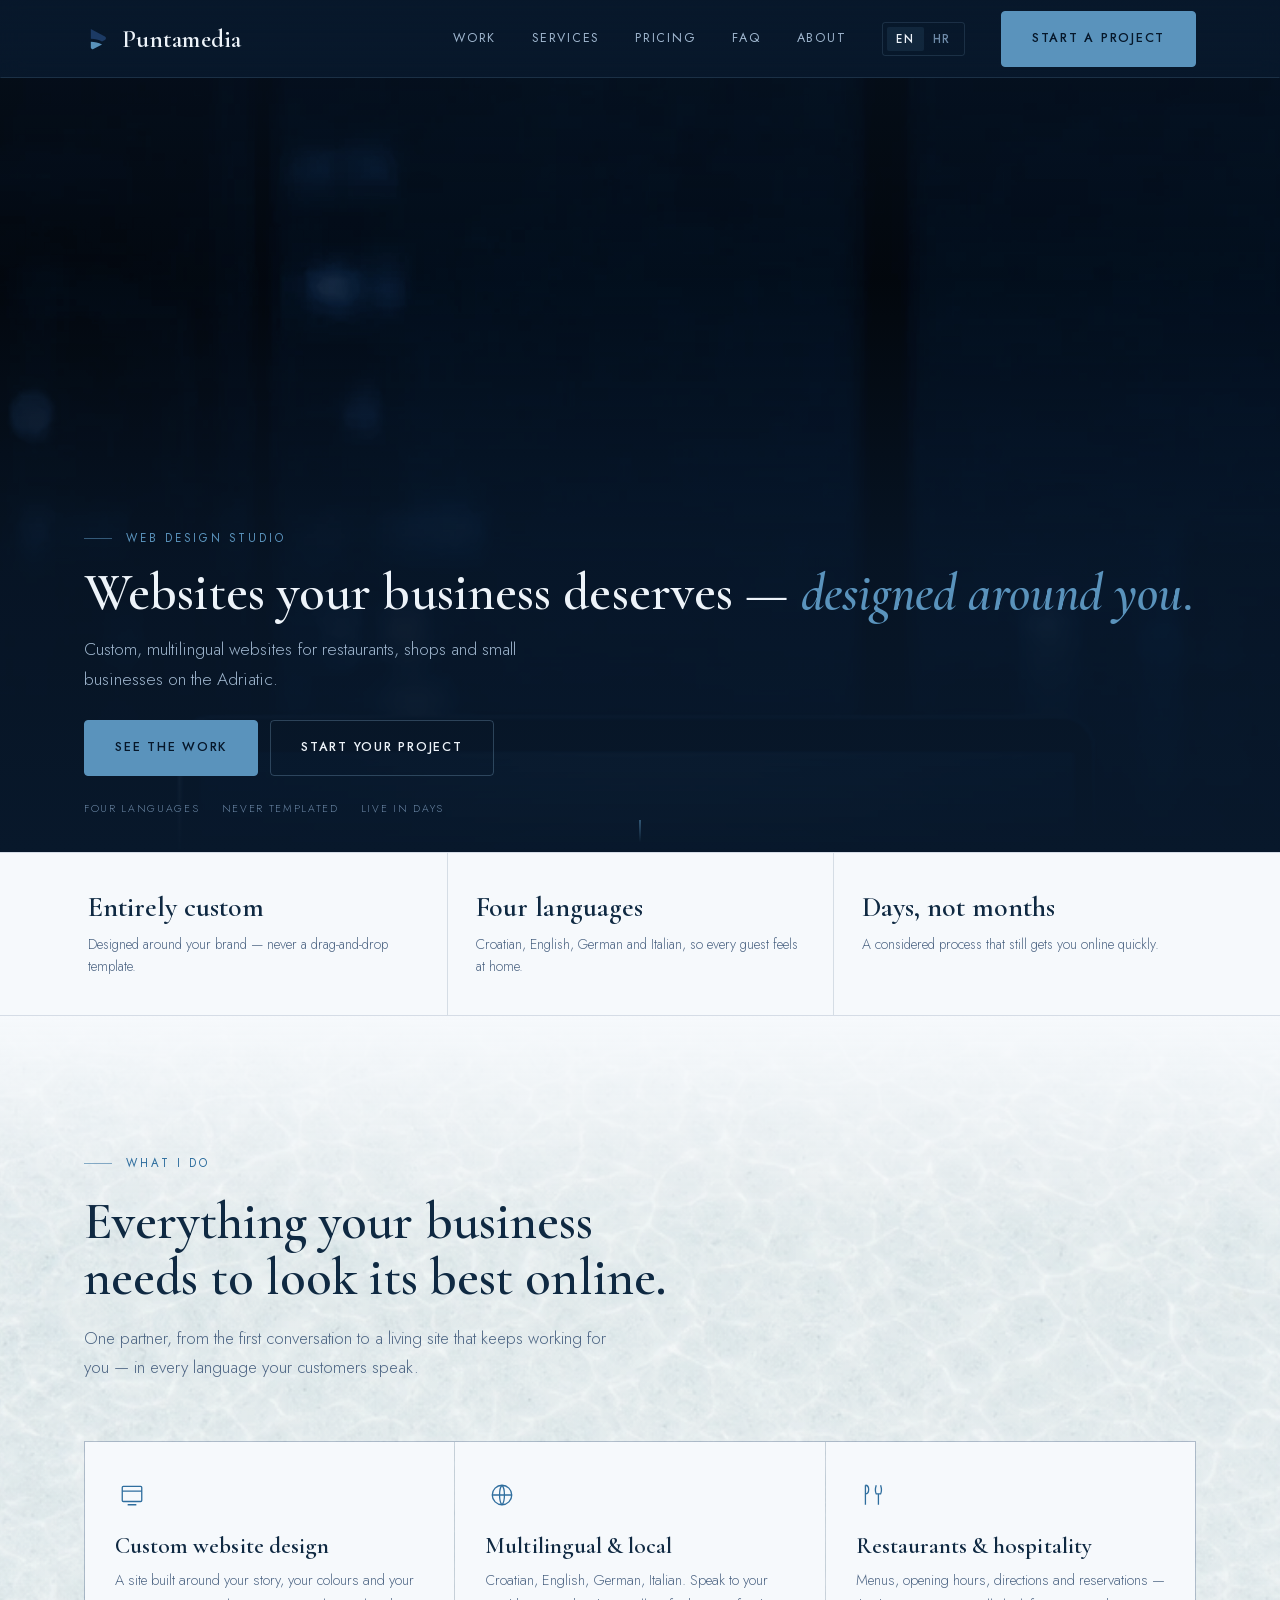
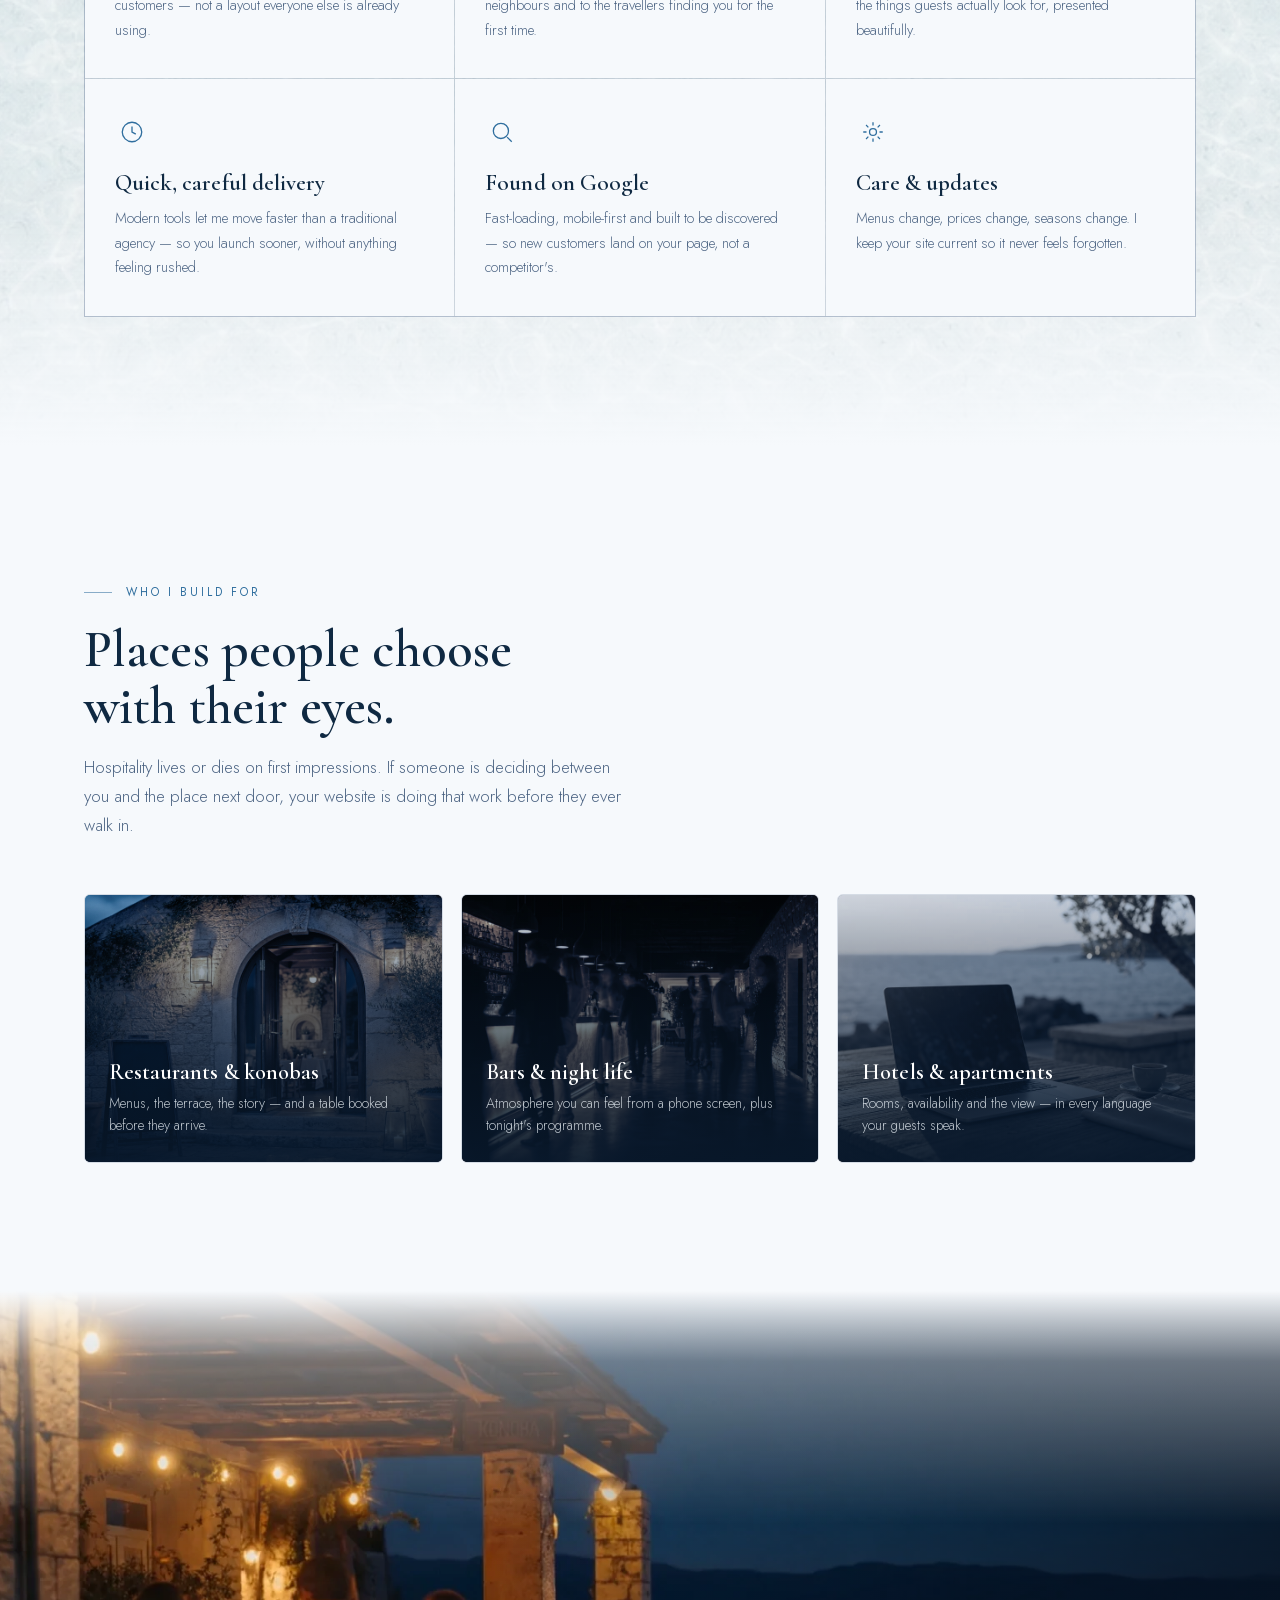
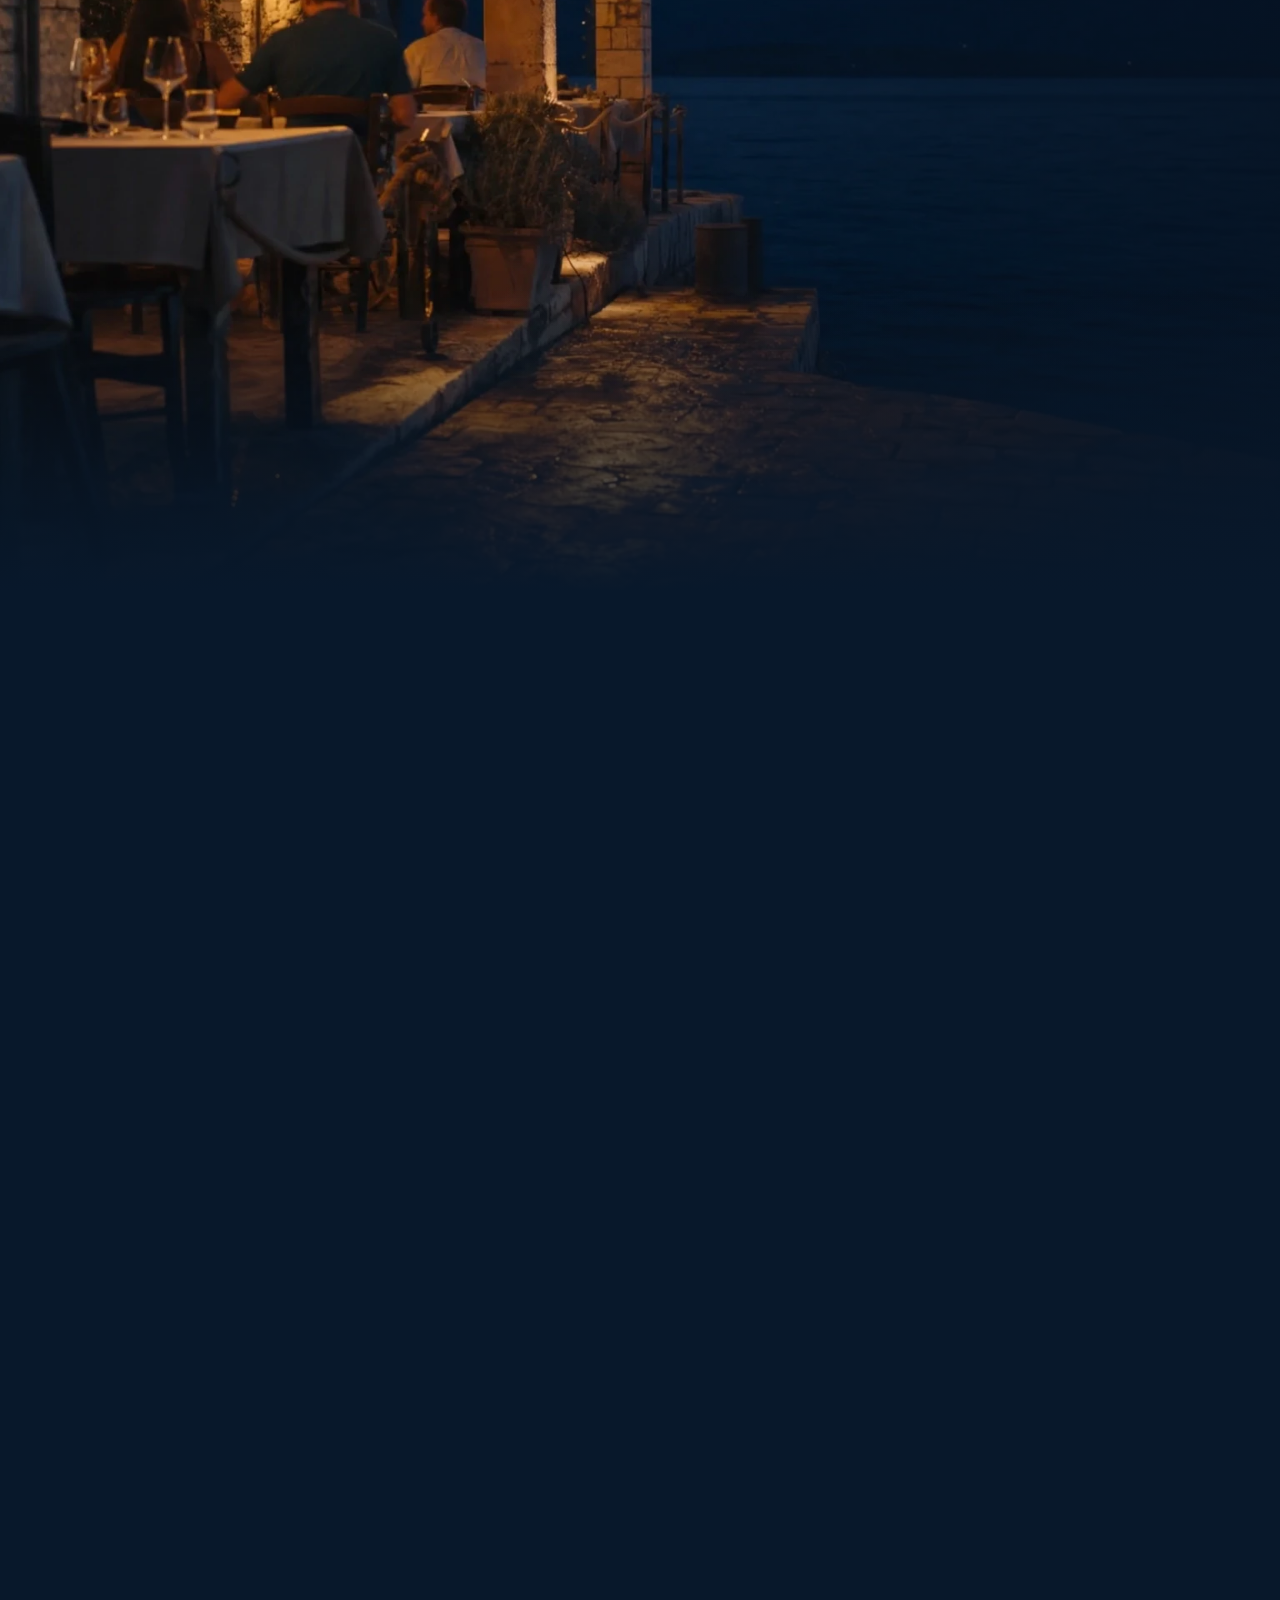
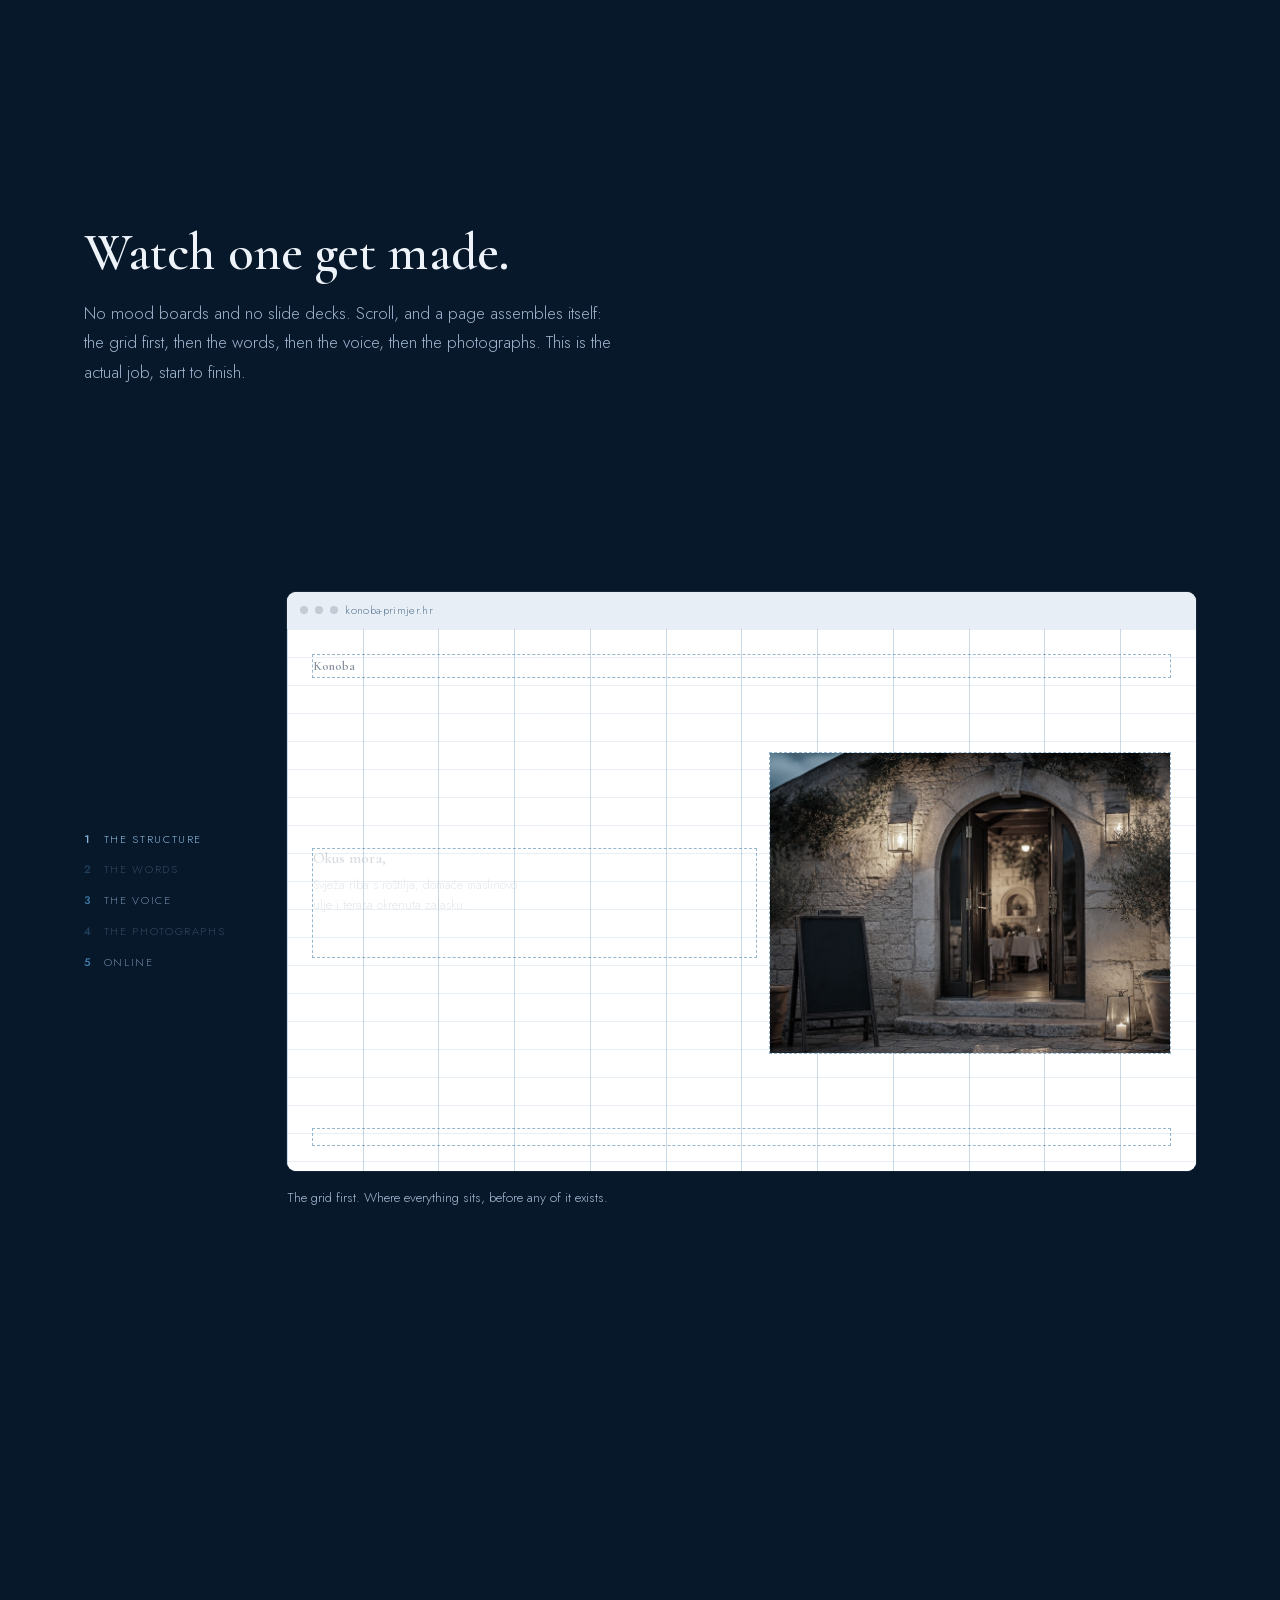
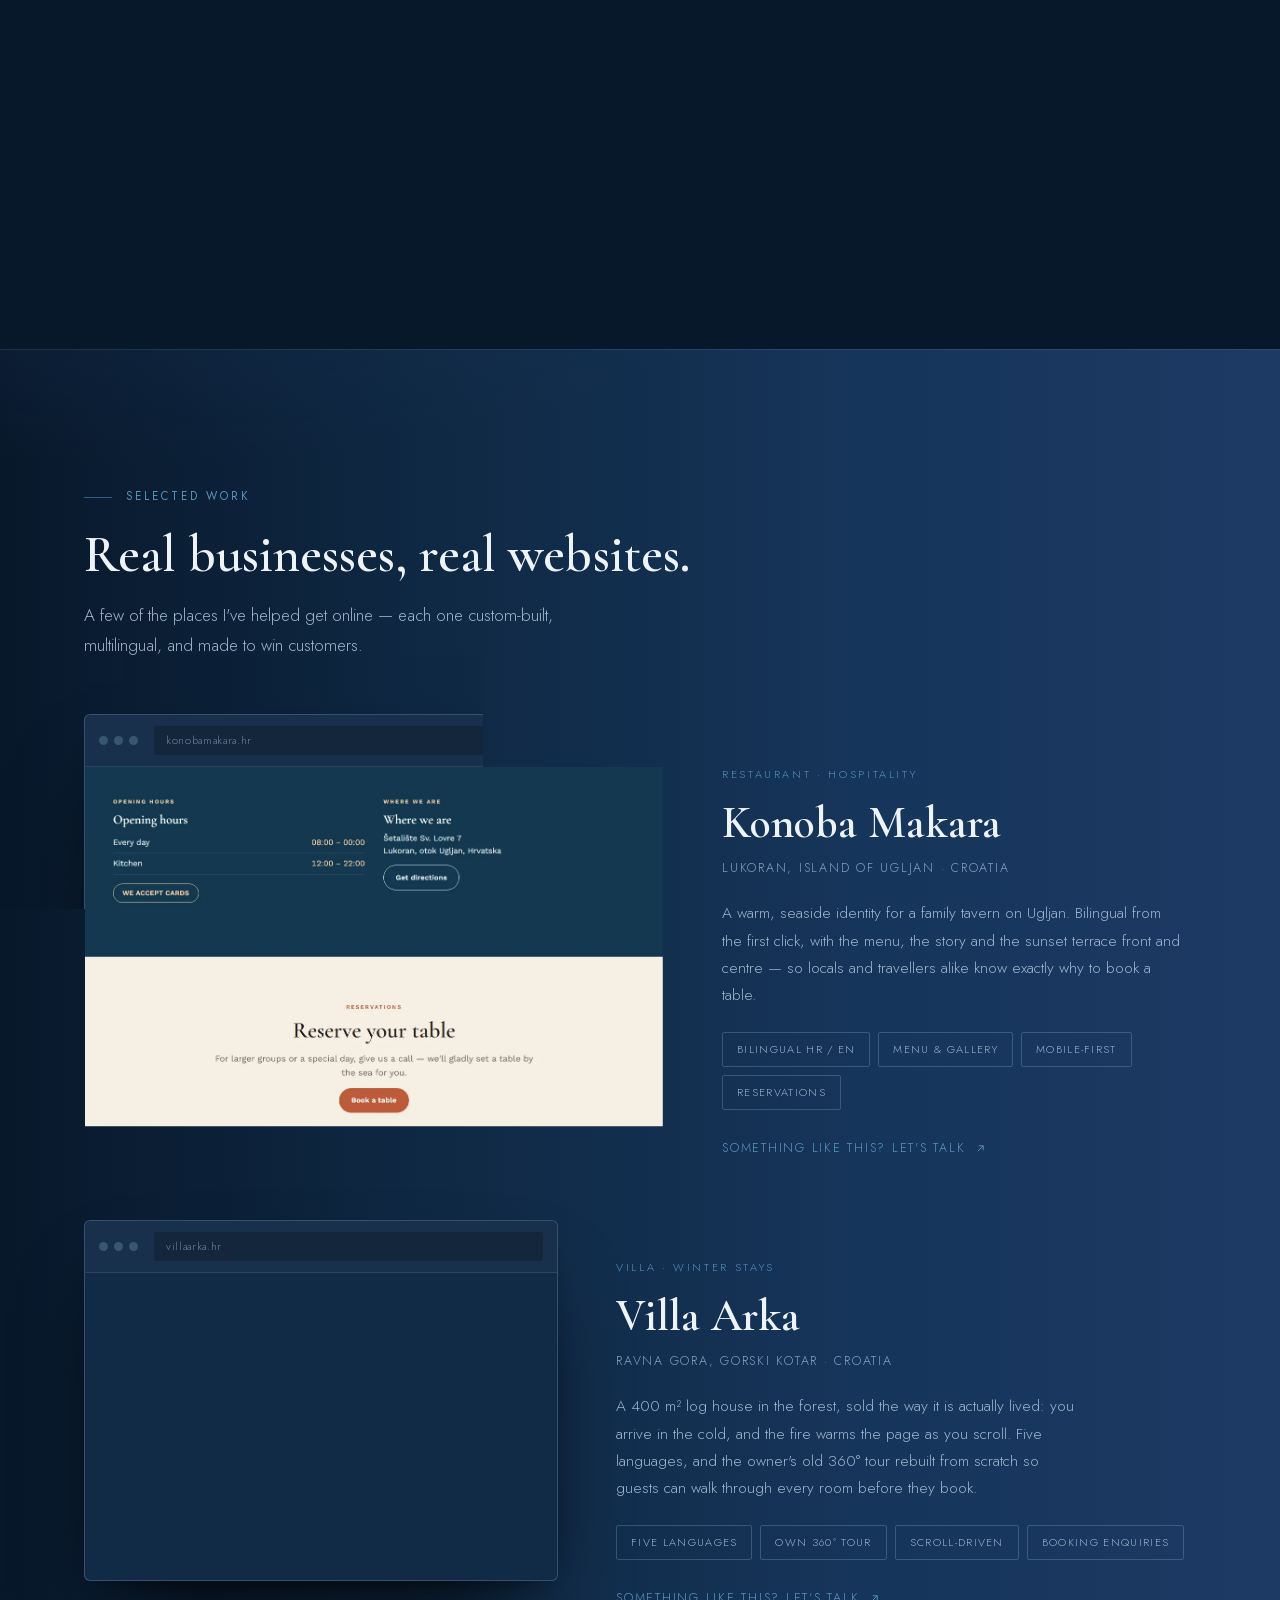
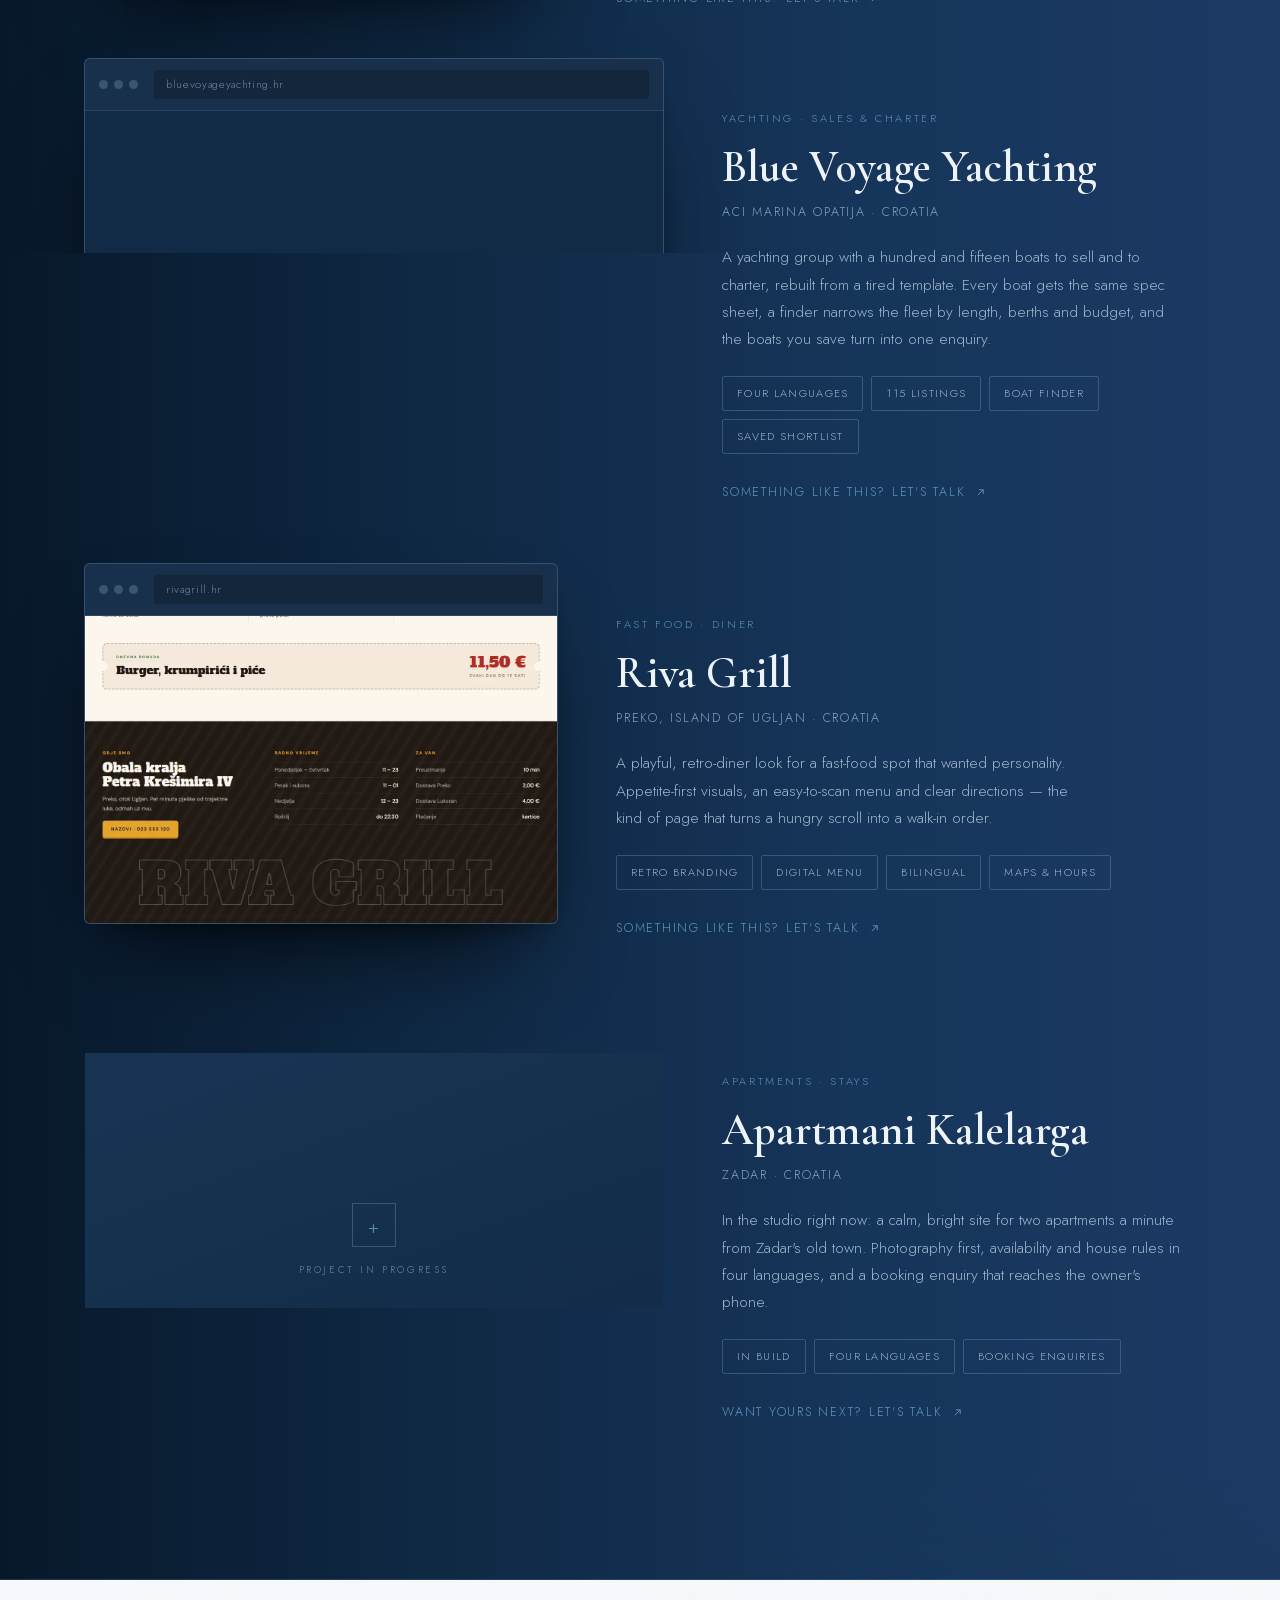
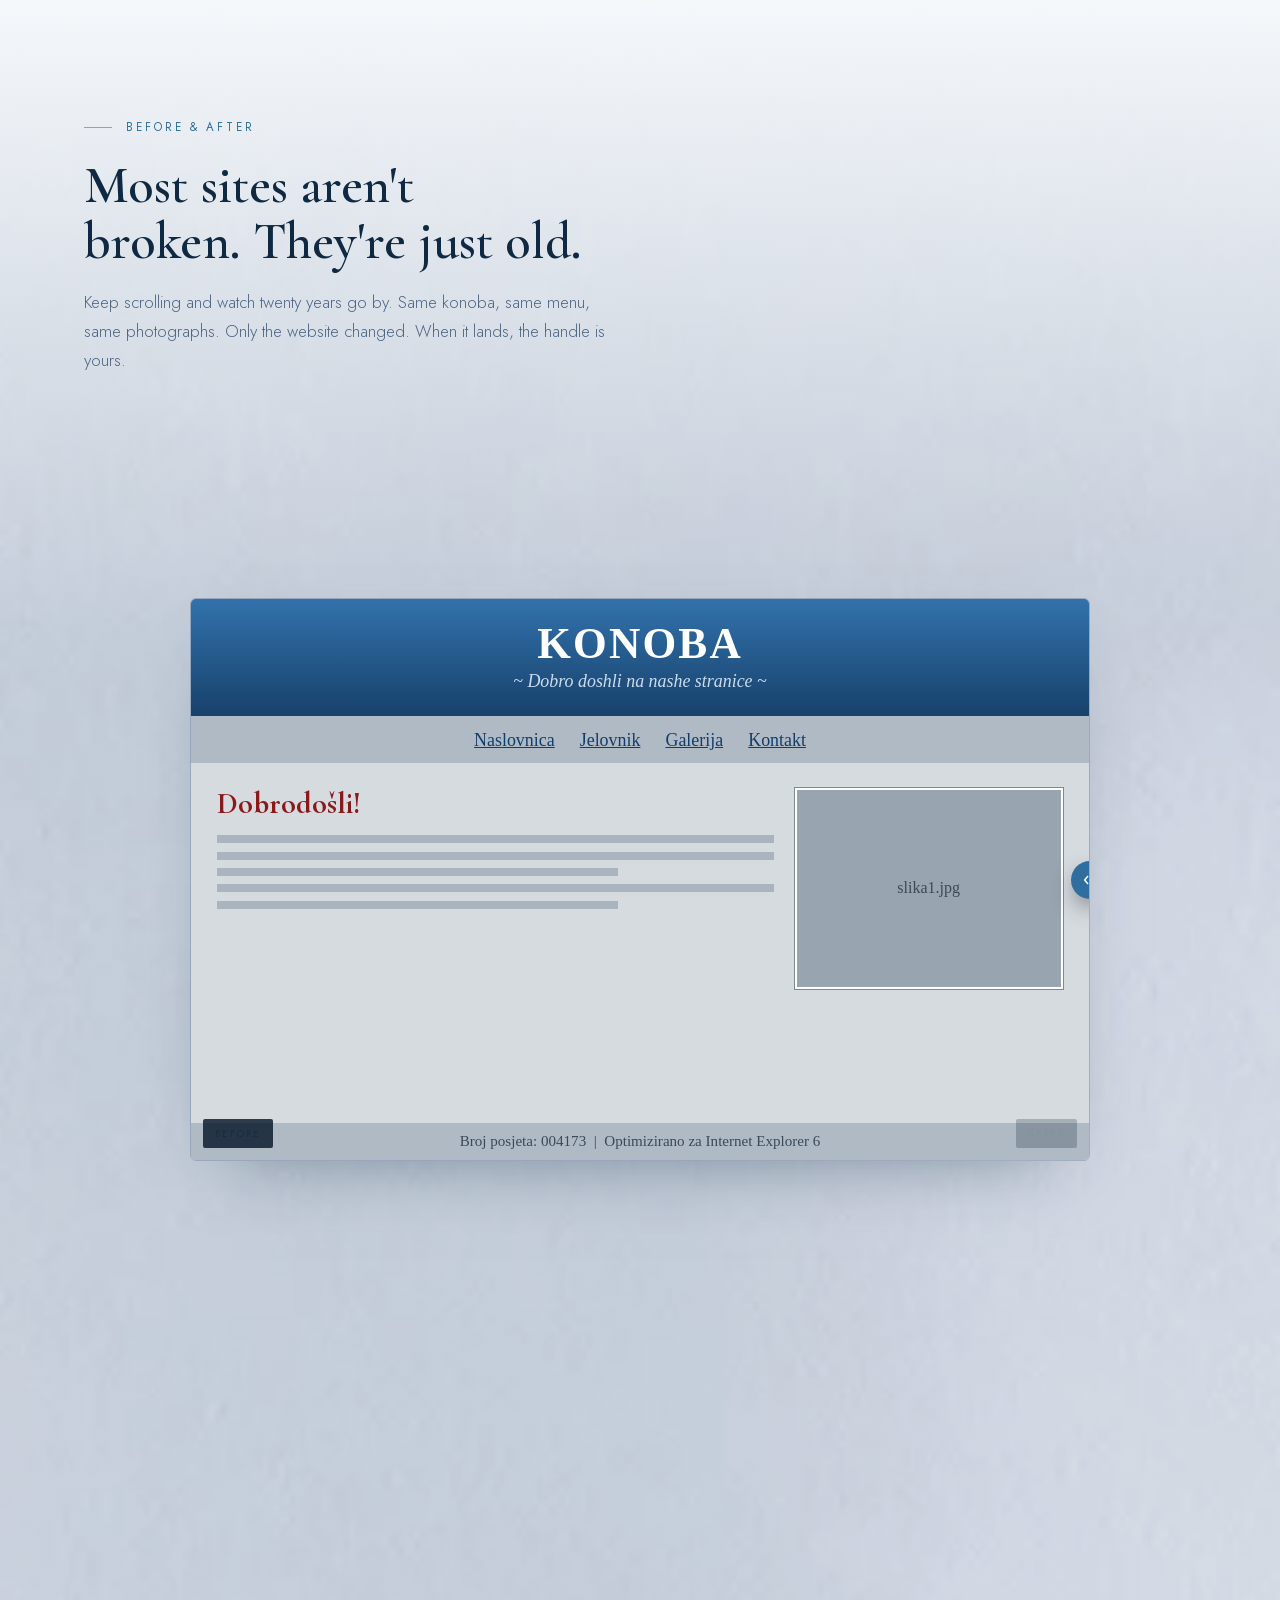
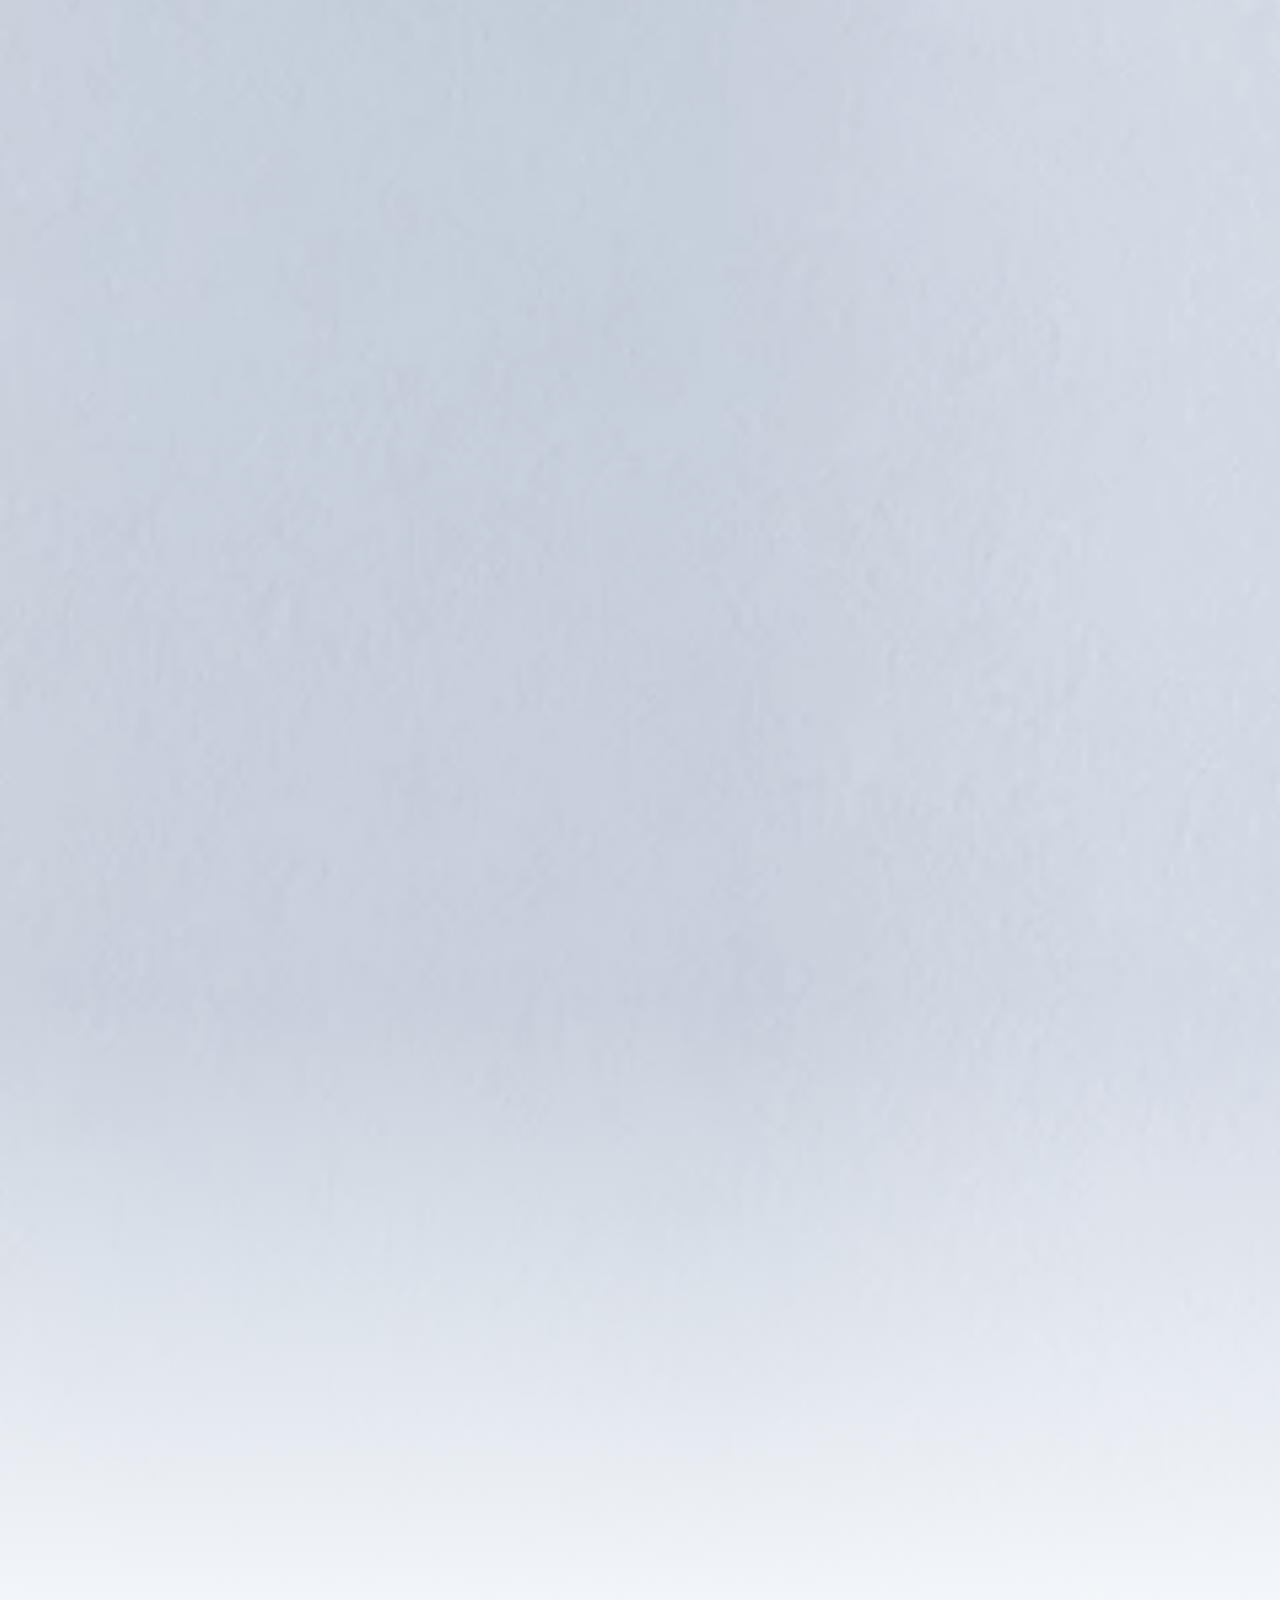
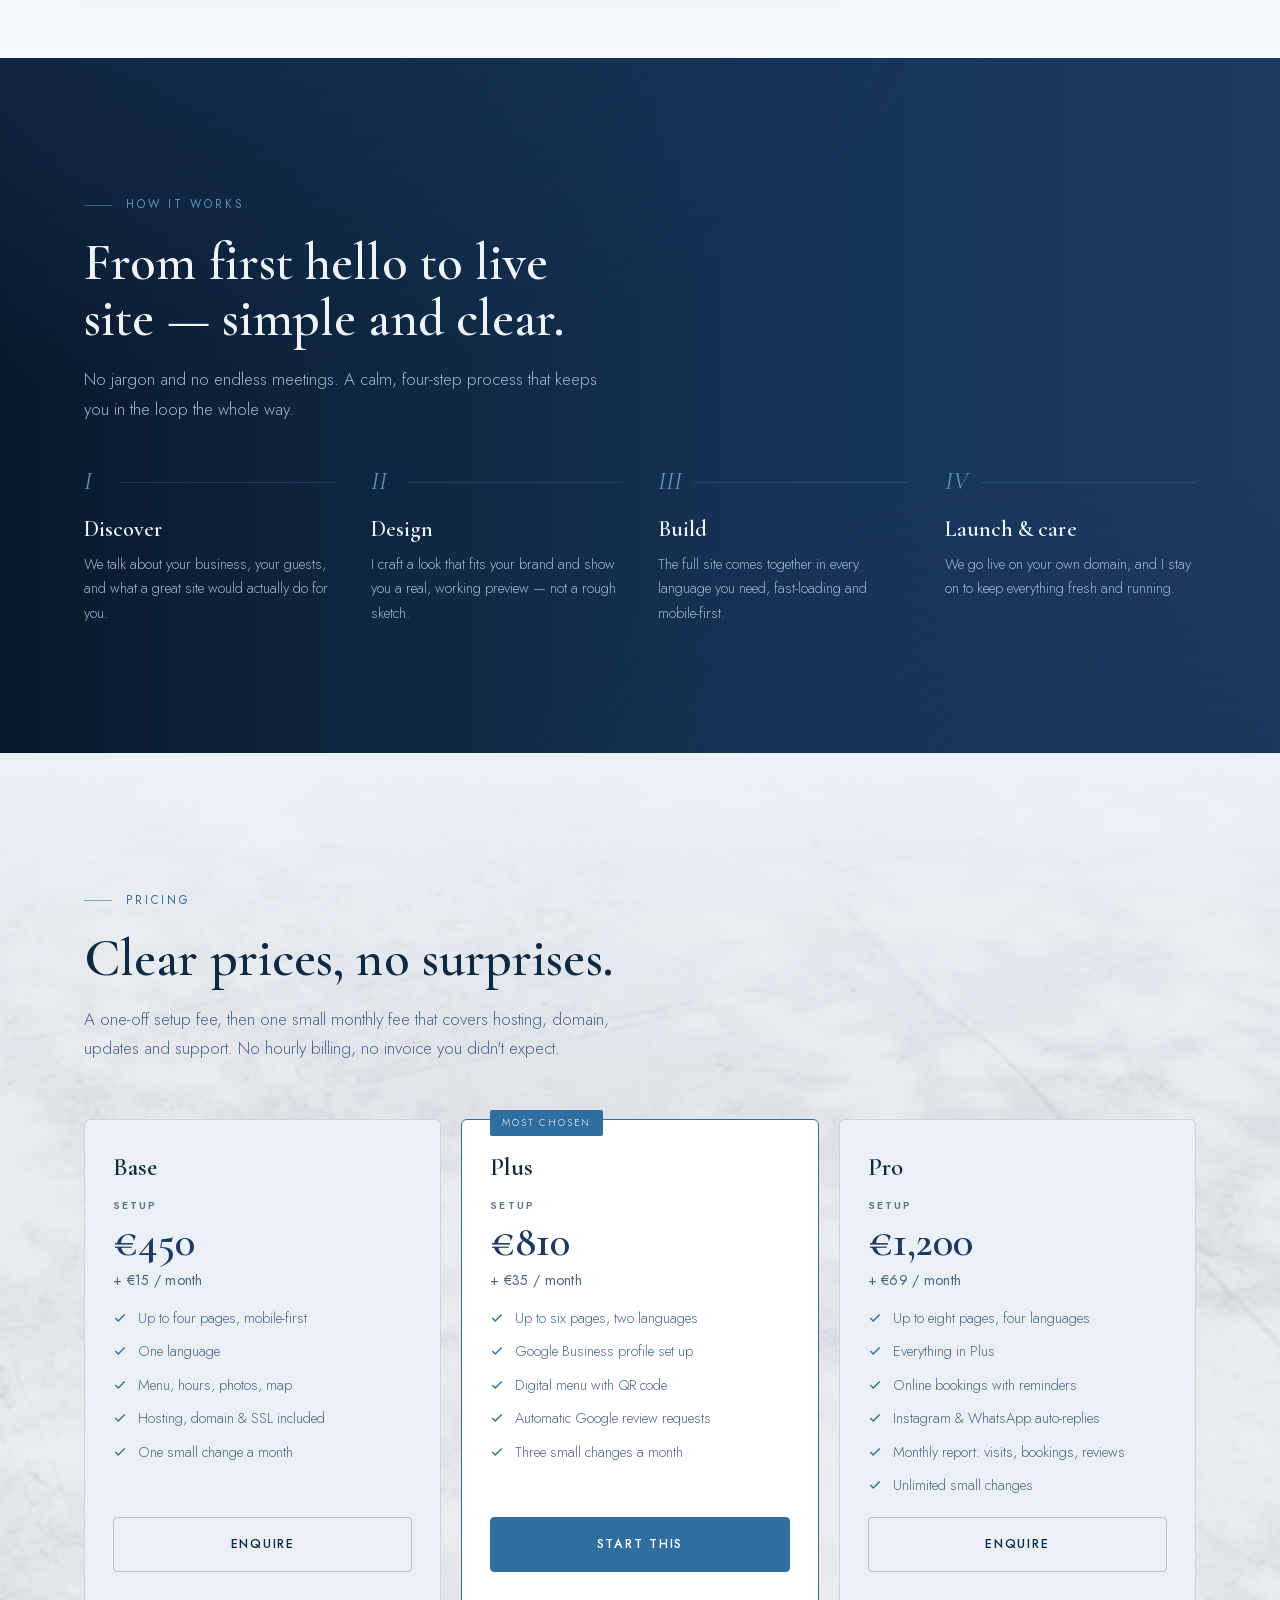
==== commit 89c17daa: "Merge: hero desktop al bar, con tracciamento rimisurato" ====
--- a/index.html
+++ b/index.html
@@ -27,7 +27,7 @@
      Il media ripete ESATTAMENTE la condizione che nello script decide se la
      hero video parte. Senza, un telefono si scaricherebbe 2,4 MB in 4G per
      una hero che su quello schermo non va in onda mai. -->
-<link rel="preload" href="video/hero-12fps.mp4" as="fetch" type="video/mp4"
+<link rel="preload" href="video/hero-bar-v1.mp4" as="fetch" type="video/mp4"
       media="(min-width: 881px) and (prefers-reduced-motion: no-preference)">
 <link rel="preload" href="fonts/jost-normal-latin.woff2" as="font" type="font/woff2" crossorigin>
 <link rel="preload" href="fonts/cormorant-garamond-normal-latin.woff2" as="font" type="font/woff2" crossorigin>
@@ -235,7 +235,10 @@
   .vhero-pin video{position:absolute;inset:0;width:100%;height:100%;object-fit:cover;
     will-change:opacity}
   .vhero-veil{position:absolute;inset:0;pointer-events:none;
-    background:linear-gradient(100deg,rgba(8,24,43,.9) 0%,rgba(8,24,43,.66) 32%,rgba(8,24,43,.2) 62%,rgba(8,24,43,0) 100%);
+    /* Piu' forte di prima: la clip del bar e' luminosa, mentre quella vecchia
+       era una stanza di notte e un velo leggero bastava. Si spegne comunque
+       entro il primo terzo della corsa, quando il titolo se n'e' andato. */
+    background:linear-gradient(100deg,rgba(8,24,43,.95) 0%,rgba(8,24,43,.88) 26%,rgba(8,24,43,.6) 52%,rgba(8,24,43,.18) 78%,rgba(8,24,43,0) 100%);
     will-change:opacity}
   /* the page, painted onto the laptop screen */
   .vhero-screen{position:absolute;left:0;top:0;overflow:hidden;opacity:0;
@@ -1062,7 +1065,7 @@
            il suo scaricamento prima che src venisse riassegnata, e sul
            telefono arrivavano i 2,8 MB della clip da desktop oltre ai 479 KB
            della sua. -->
-      <video id="heroVideo" muted playsinline preload="none" poster="video/hero-12fps-poster.webp" aria-hidden="true"></video>
+      <video id="heroVideo" muted playsinline preload="none" poster="video/hero-bar-v1-poster.webp" aria-hidden="true"></video>
       <span class="vhero-veil" id="vheroVeil" aria-hidden="true"></span>
       <span class="vhero-end" id="vheroEnd" aria-hidden="true"></span>
       <div class="vhero-screen" id="vheroScreen" aria-hidden="true"><div class="vh-inner"></div></div>
@@ -1978,11 +1981,24 @@
     // after the bottom edge is lost in the blue spill on the desk.
     // Measured on every one of the 121 frames. TX came out constant at .4995
     // across the whole clip, so it is a number rather than a table.
-    var TW = [.2875,.2875,.2875,.2896,.2917,.2917,.2938,.2938,.2979,.3,.3021,.3063,.3083,.3104,.3146,.3167,.3229,.325,.3312,.3354,.3396,.3458,.3521,.3563,.3646,.3688,.375,.3812,.3875,.3937,.4021,.4104,.4188,.4271,.4375,.4479,.4583,.4729,.4833,.5,.5167,.5333,.55,.5708,.5917,.6167,.6396,.6667,.6979,.7271,.7604,.8,.8375,.875,.9229,.9678,1.0198,1.0777,1.1427,1.2159,1.2992];
-    var TY = [.5481,.5481,.5463,.5463,.5481,.5481,.5481,.5481,.55,.55,.5519,.55,.5519,.5537,.5537,.5537,.5556,.5574,.5574,.5593,.5611,.5611,.5611,.563,.5667,.5667,.5667,.5667,.5704,.5704,.5704,.5741,.5759,.5759,.5778,.5796,.5833,.5852,.5852,.587,.5907,.5926,.5944,.5944,.6019,.6037,.6037,.6074,.613,.6093,.6059,.6066,.6072,.6078,.6085,.6091,.6097,.6104,.611,.6116,.6123];
-    var CX = 0.4995;
-    var H_PER_W = 1.0634;             // aspect 1.67, measured column by column
-    var FRAMES = 61, FPS = 12, BLEED = 1.010;
+    // Misurate sulla clip del bar, fotogramma per fotogramma, con un
+    // rilevatore che isola lo schermo per il suo verde: muro, finestra e
+    // tavolo del bar sono chiari e poco saturi quanto il monitor, ma caldi
+    // (g-r negativo), mentre lo schermo ha g-r +11 e g-b +14 costanti. Un
+    // primo rilevatore basato solo su luminosita' e saturazione misurava la
+    // stanza e dava un keystone del 69%, impossibile per un monitor.
+    // Corsa verticale per colonna, mai per riga. Poi mediana a tre e
+    // larghezza resa monotona: sono dieci fotogrammi di rumore, non dati
+    // inventati. Inclinazione mediana 3,8%: un rettangolo basta.
+    // Verificate disegnandole sui fotogrammi veri prima di scrivere il resto.
+    var TW = [0.3833,0.3854,0.3875,0.3917,0.3937,0.3958,0.3979,0.4,0.4042,0.4083,0.4104,0.4208,0.4271,0.6896,0.6937,0.6937,0.6958,0.6958,0.6979,0.6958,0.4792,0.4771,0.4771,0.4792,0.4813,0.4896,0.4938,0.4979,0.5042,0.5062,0.5146,0.5188,0.525,0.5312,0.5375,0.5458,0.55,0.5542,0.5604,0.5667,0.5708,0.5813,0.5875,0.5938,0.6021,0.6104,0.6188,0.6271,0.6333,0.6396,0.6479,0.6542,0.6625,0.6708,0.6771,0.6833,0.6896,0.6937,0.7021,0.7083,0.7104];
+    // Il centro orizzontale qui NON e' costante: la vecchia clip stava
+    // ferma a 0.4995, questa deriva da 0.5687 a 0.5042 mentre la camera
+    // avanza. Serve una tabella.
+    var TX = [0.5687,0.5677,0.5667,0.5667,0.5656,0.5646,0.5646,0.5635,0.5625,0.5615,0.5604,0.5583,0.5542,0.425,0.424,0.425,0.426,0.426,0.4271,0.4281,0.5406,0.5417,0.5417,0.5417,0.5417,0.5406,0.5385,0.5406,0.5396,0.5385,0.5375,0.5365,0.5354,0.5344,0.5333,0.5312,0.5302,0.5292,0.5281,0.5271,0.5271,0.526,0.525,0.524,0.5219,0.5198,0.5198,0.5177,0.5167,0.5156,0.5135,0.5125,0.5125,0.5104,0.5094,0.5083,0.5073,0.5052,0.5052,0.5052,0.5042];
+    var TY = [0.4259,0.4278,0.4278,0.4296,0.4315,0.4315,0.4333,0.4333,0.4333,0.4352,0.4352,0.437,0.4389,0.437,0.437,0.4389,0.4407,0.4426,0.4444,0.4463,0.4481,0.4481,0.45,0.45,0.4519,0.4519,0.4537,0.4574,0.4593,0.4611,0.4611,0.463,0.4667,0.4667,0.4685,0.4685,0.4704,0.4722,0.4741,0.4778,0.4796,0.4796,0.4815,0.4833,0.487,0.487,0.487,0.4889,0.4907,0.4917,0.4917,0.4926,0.4963,0.4963,0.4981,0.4981,0.5019,0.5037,0.5037,0.5037,0.5056];
+    var H_PER_W = 1.1522;    // schermo 16:10, aspetto 1,54:1
+    var FRAMES = 61, FPS = 12, BLEED = 1.018;   /* un filo piu' largo: sul bordo della clip del bar restava una striscia */
     var VIDEO_A = 16/9;
 
     // No interpolation: the video snaps to a whole frame, so the overlay uses
@@ -2059,7 +2075,7 @@
     // contrario, un video gia' pronto fa scattare l'evento senza nessuno in
     // ascolto e resta su la hero di ripiego.
     function viaBlob(){
-      return fetch('video/hero-12fps.mp4').then(function(r){
+      return fetch('video/hero-bar-v1.mp4').then(function(r){
         if(!r.ok) throw new Error(r.status);
         return r.blob();
       }).then(function(b){
@@ -2078,7 +2094,7 @@
       // dire di avere abbastanza dati. Mai su loadedmetadata, che e' il
       // difetto qui sopra.
       vid.addEventListener('canplaythrough', activate);
-      vid.src = 'video/hero-12fps.mp4';   /* non c'e' piu' un <source> */
+      vid.src = 'video/hero-bar-v1.mp4';   /* non c'e' piu' un <source> */
       vid.preload = 'auto';
       vid.load();
     });
@@ -2152,7 +2168,7 @@
       var wN = TW[fi] * BLEED;         // slight bleed over the bezel
       var w  = wN * dW;
       var h  = wN * H_PER_W * dH;
-      var x  = oX + CX * dW - w / 2;
+      var x  = oX + TX[fi] * dW - w / 2;
       var y  = oY + TY[fi] * dH - h / 2;
 
       // The screen only truly fills the frame on the very last frame, so tracking
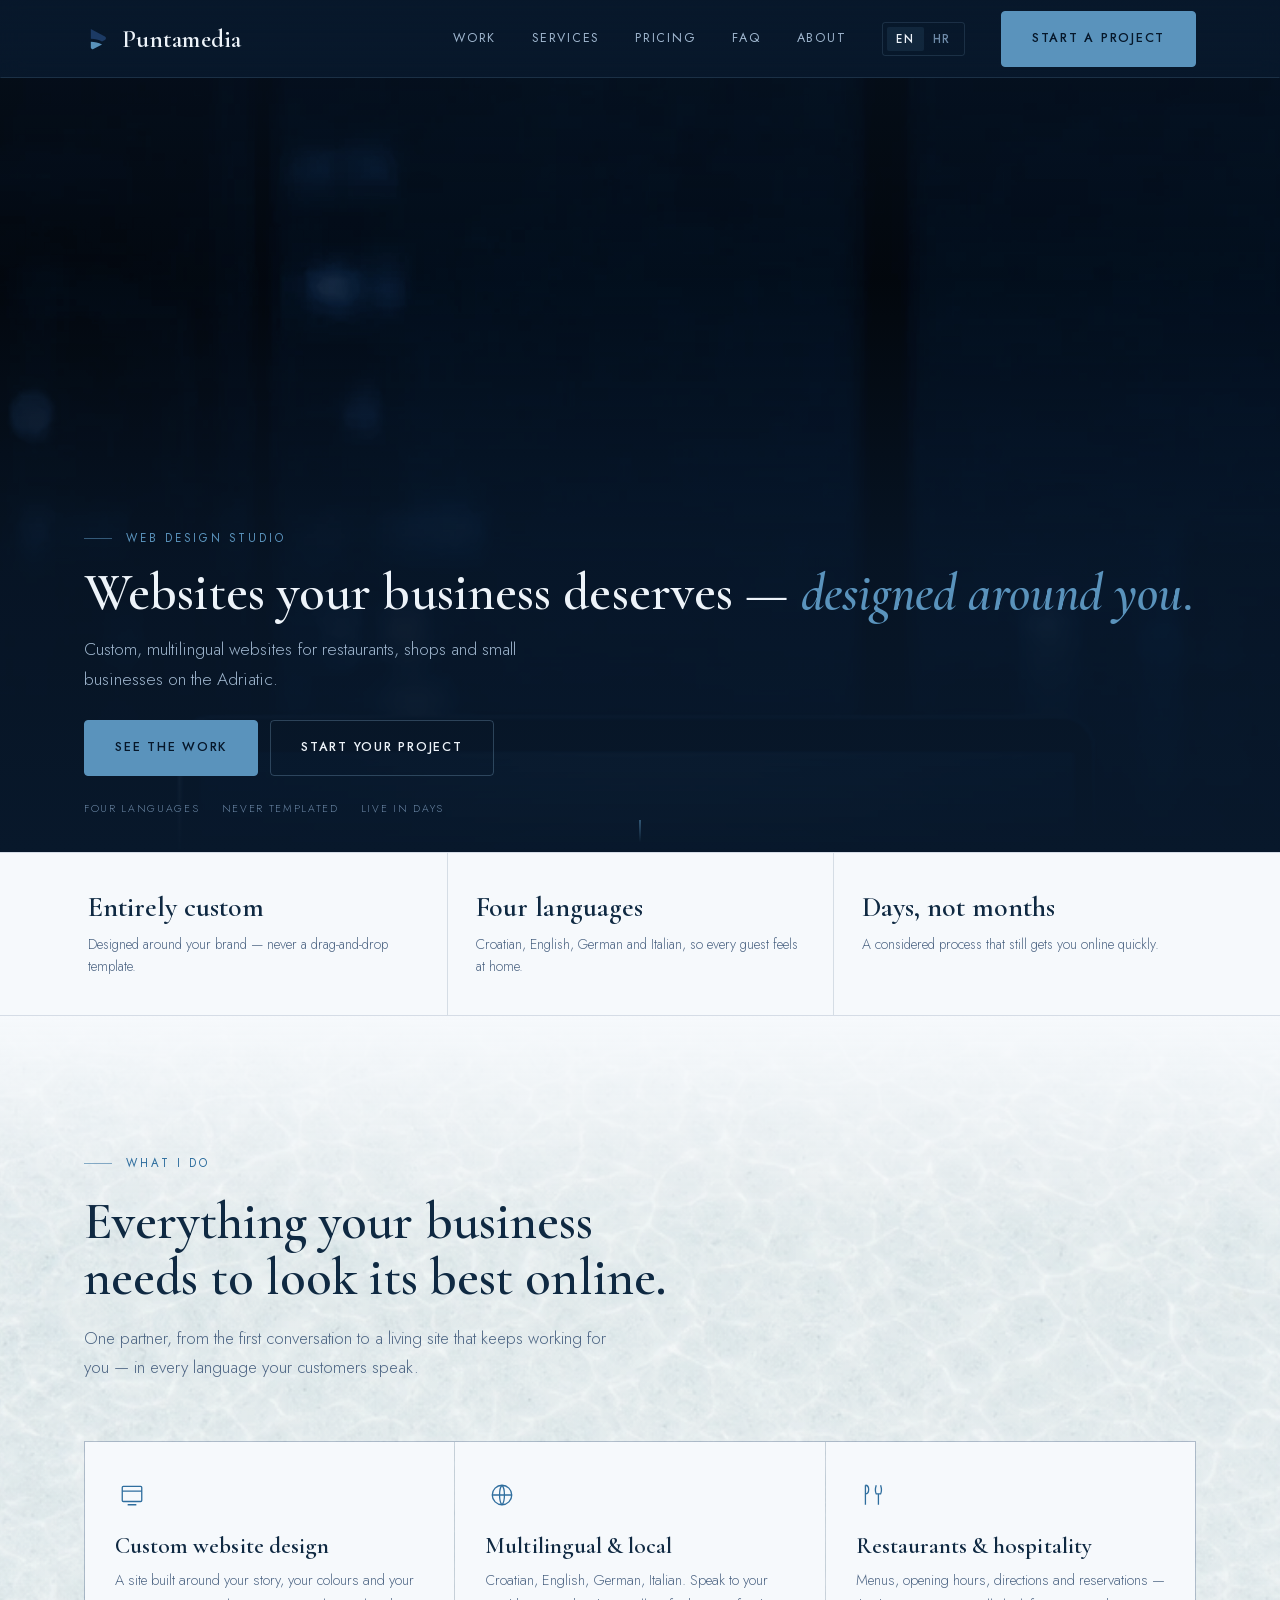
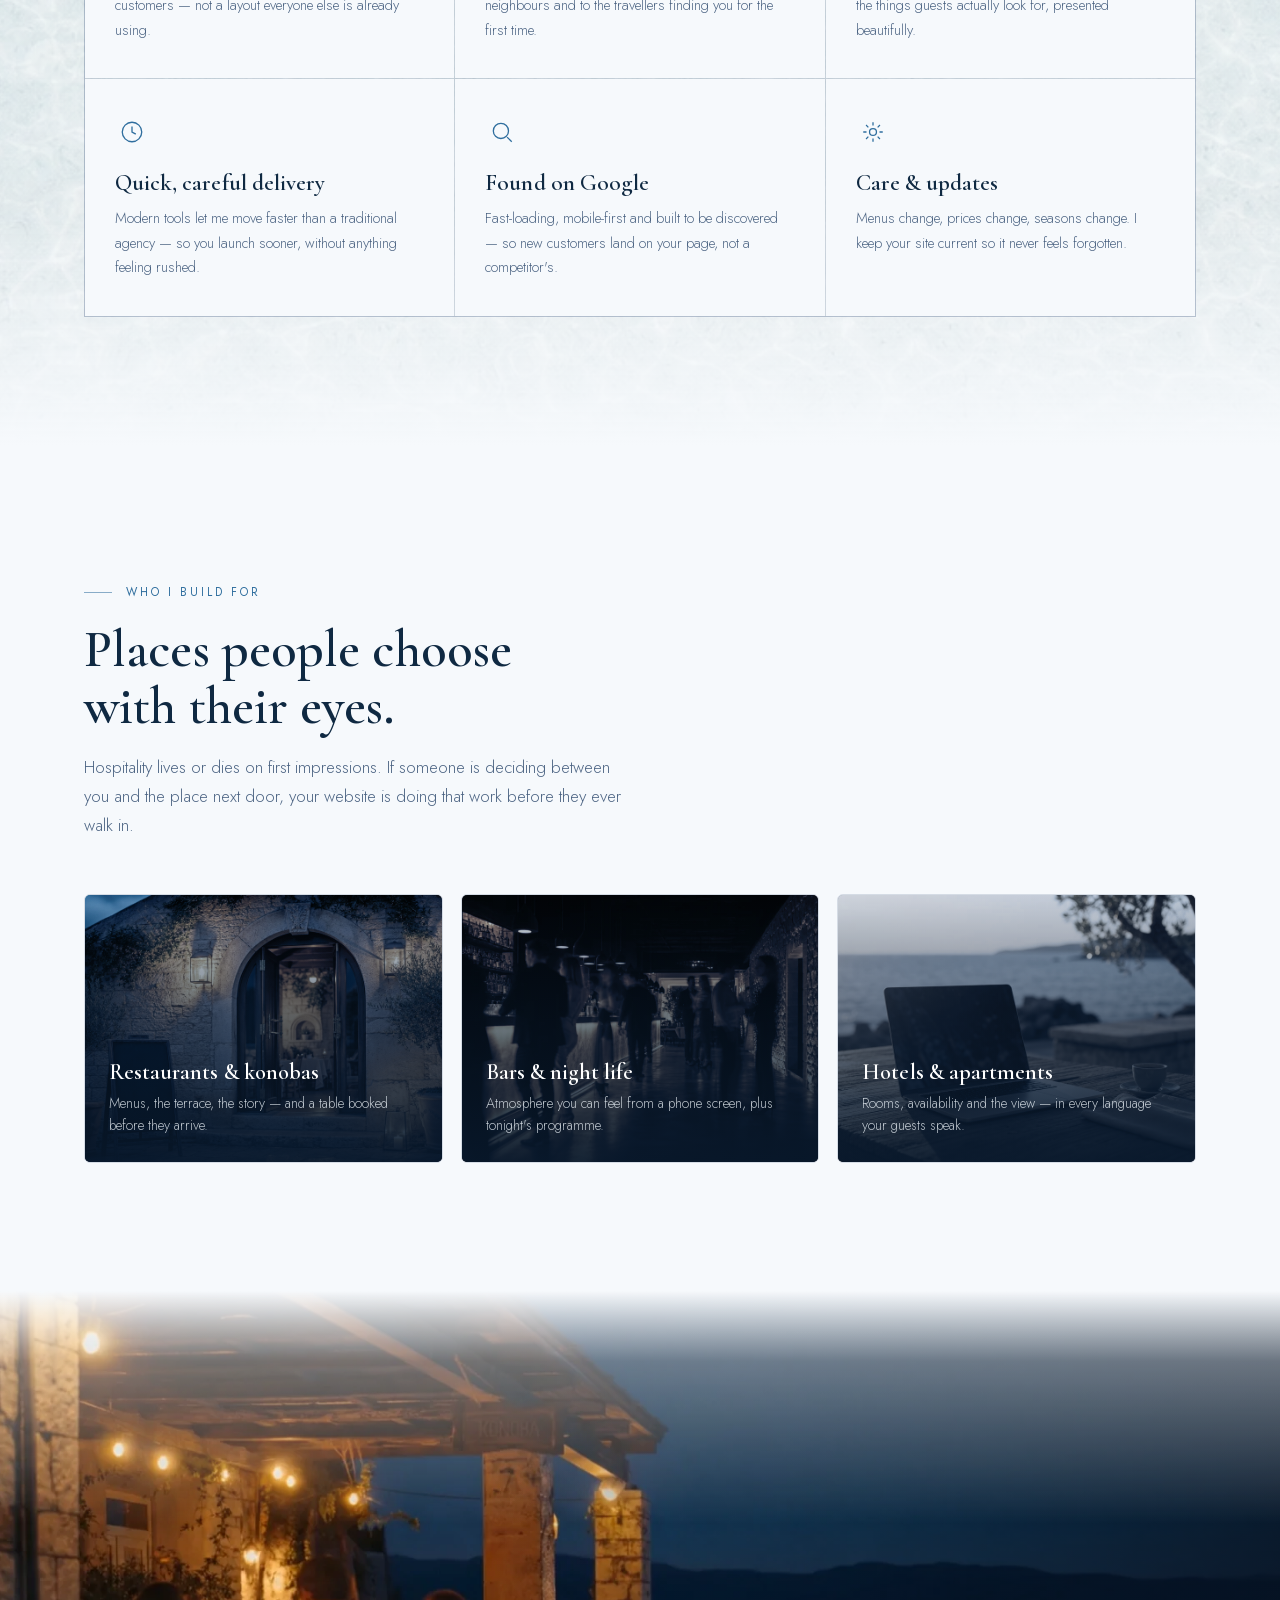
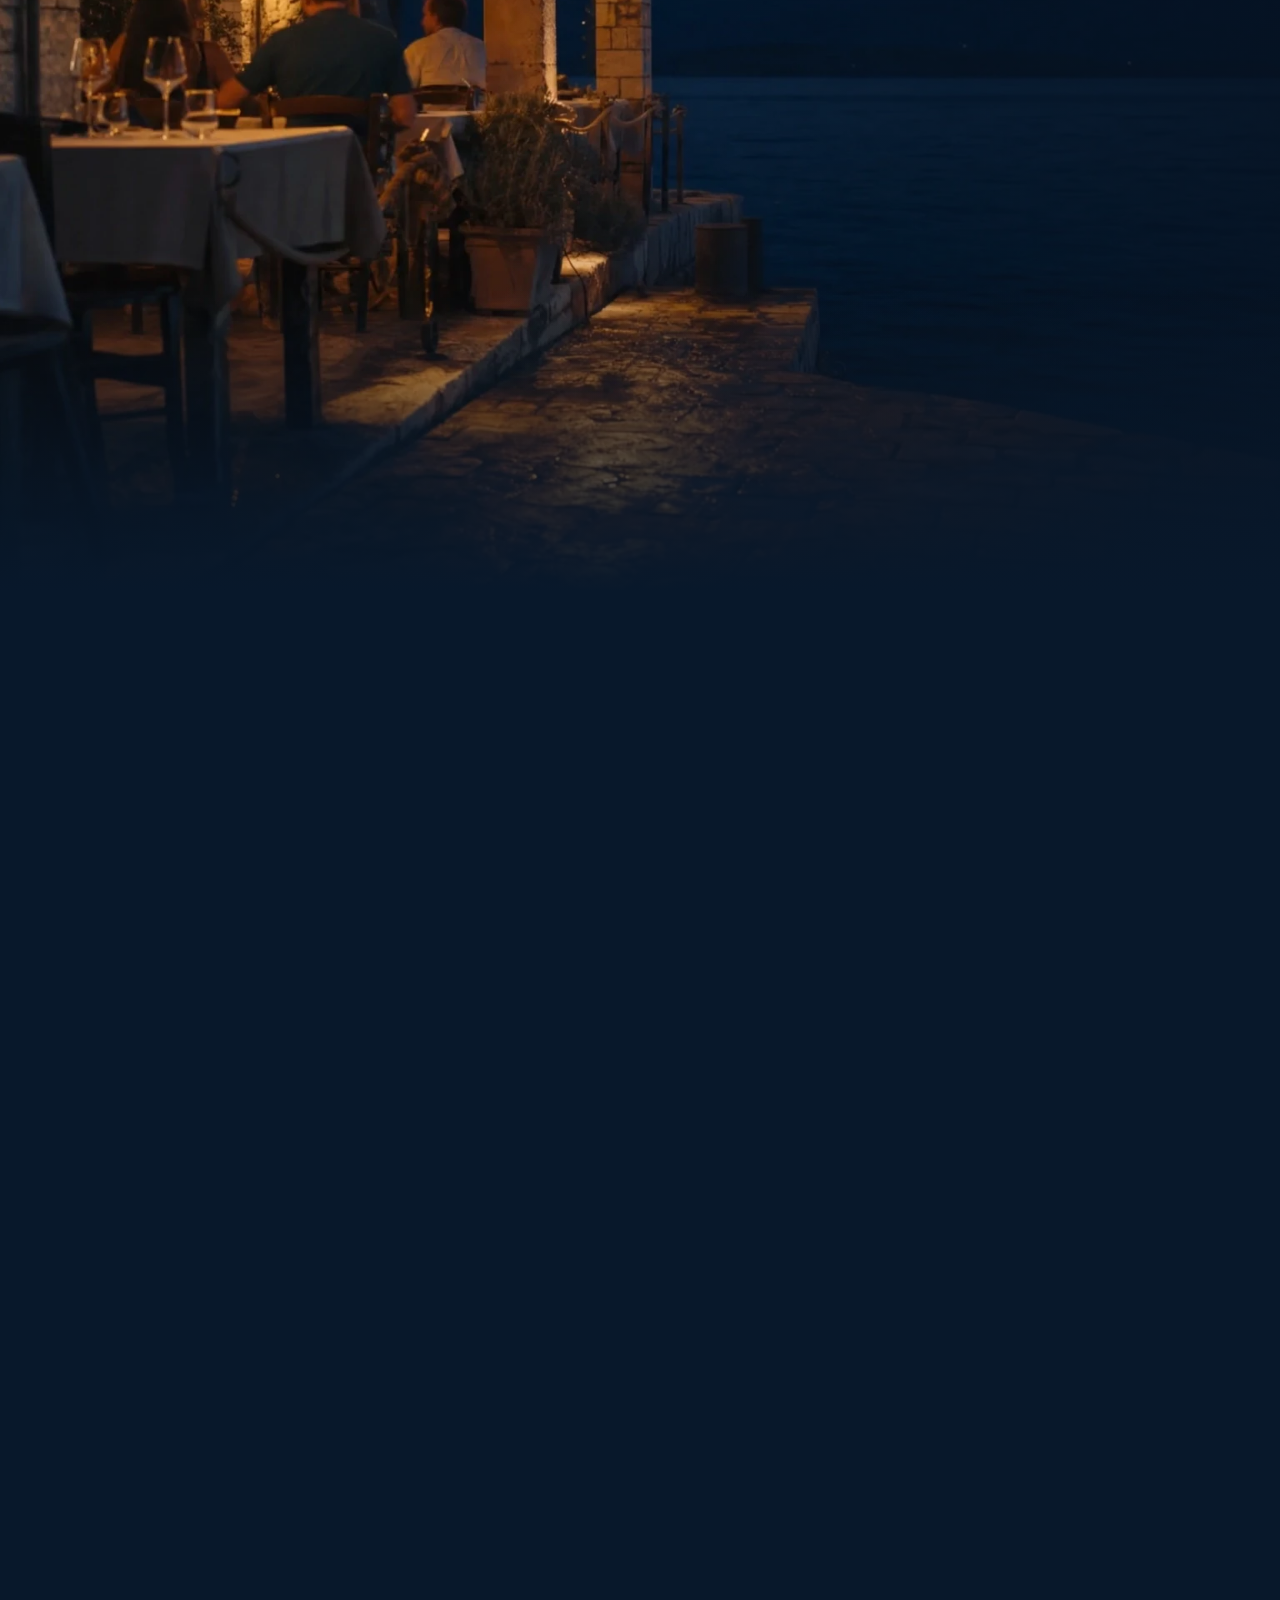
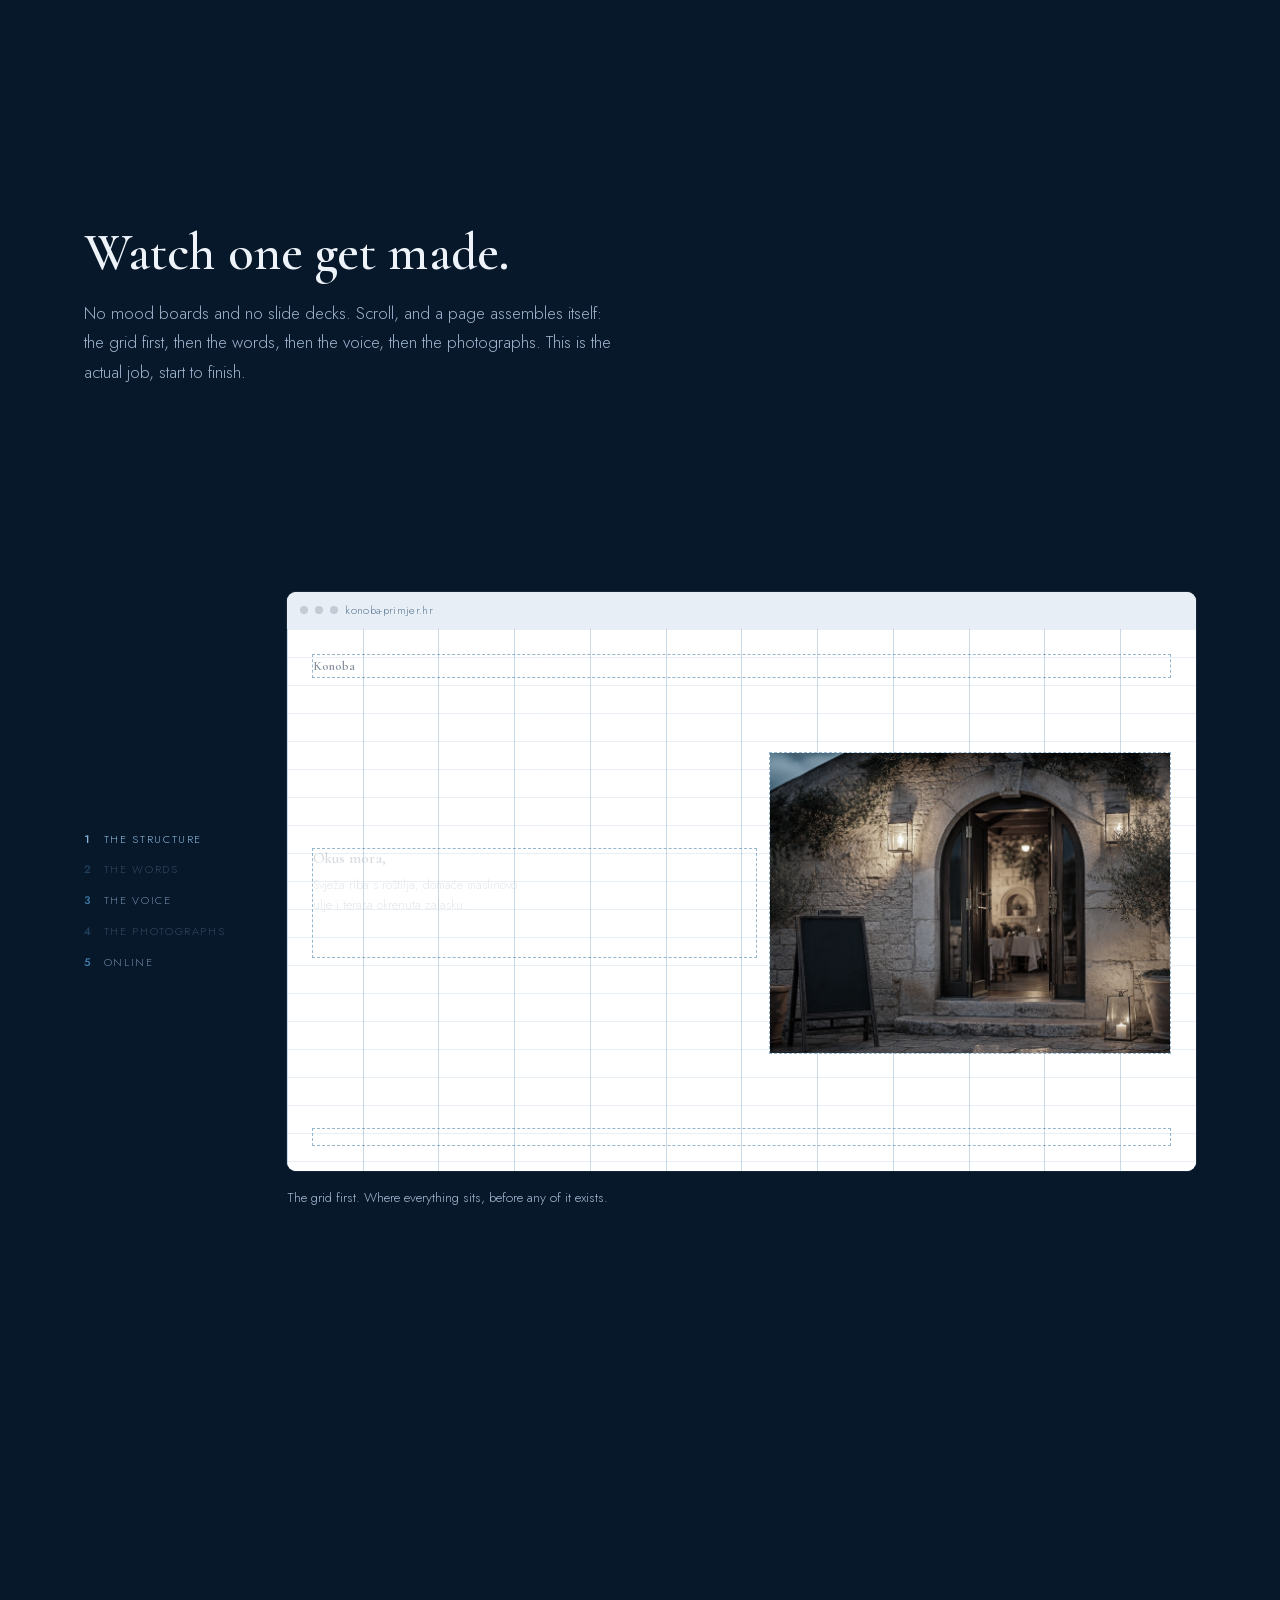
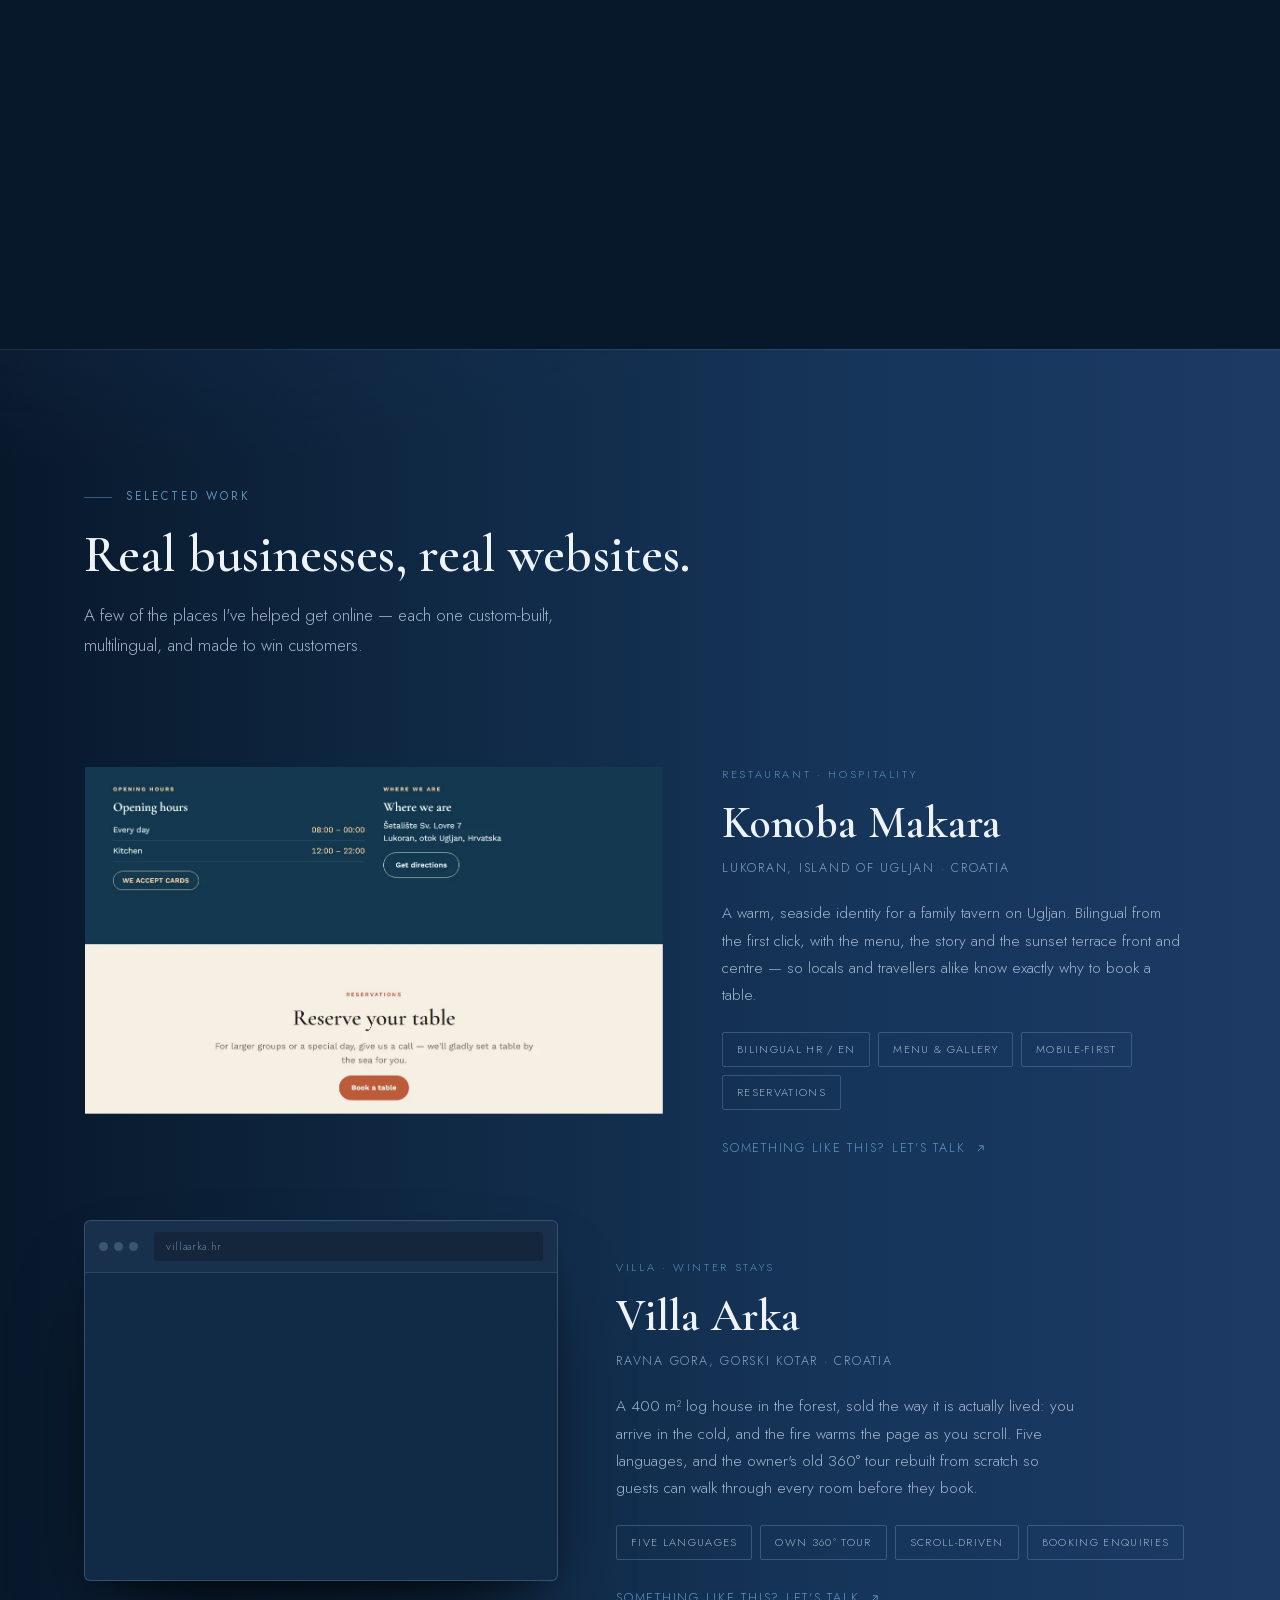
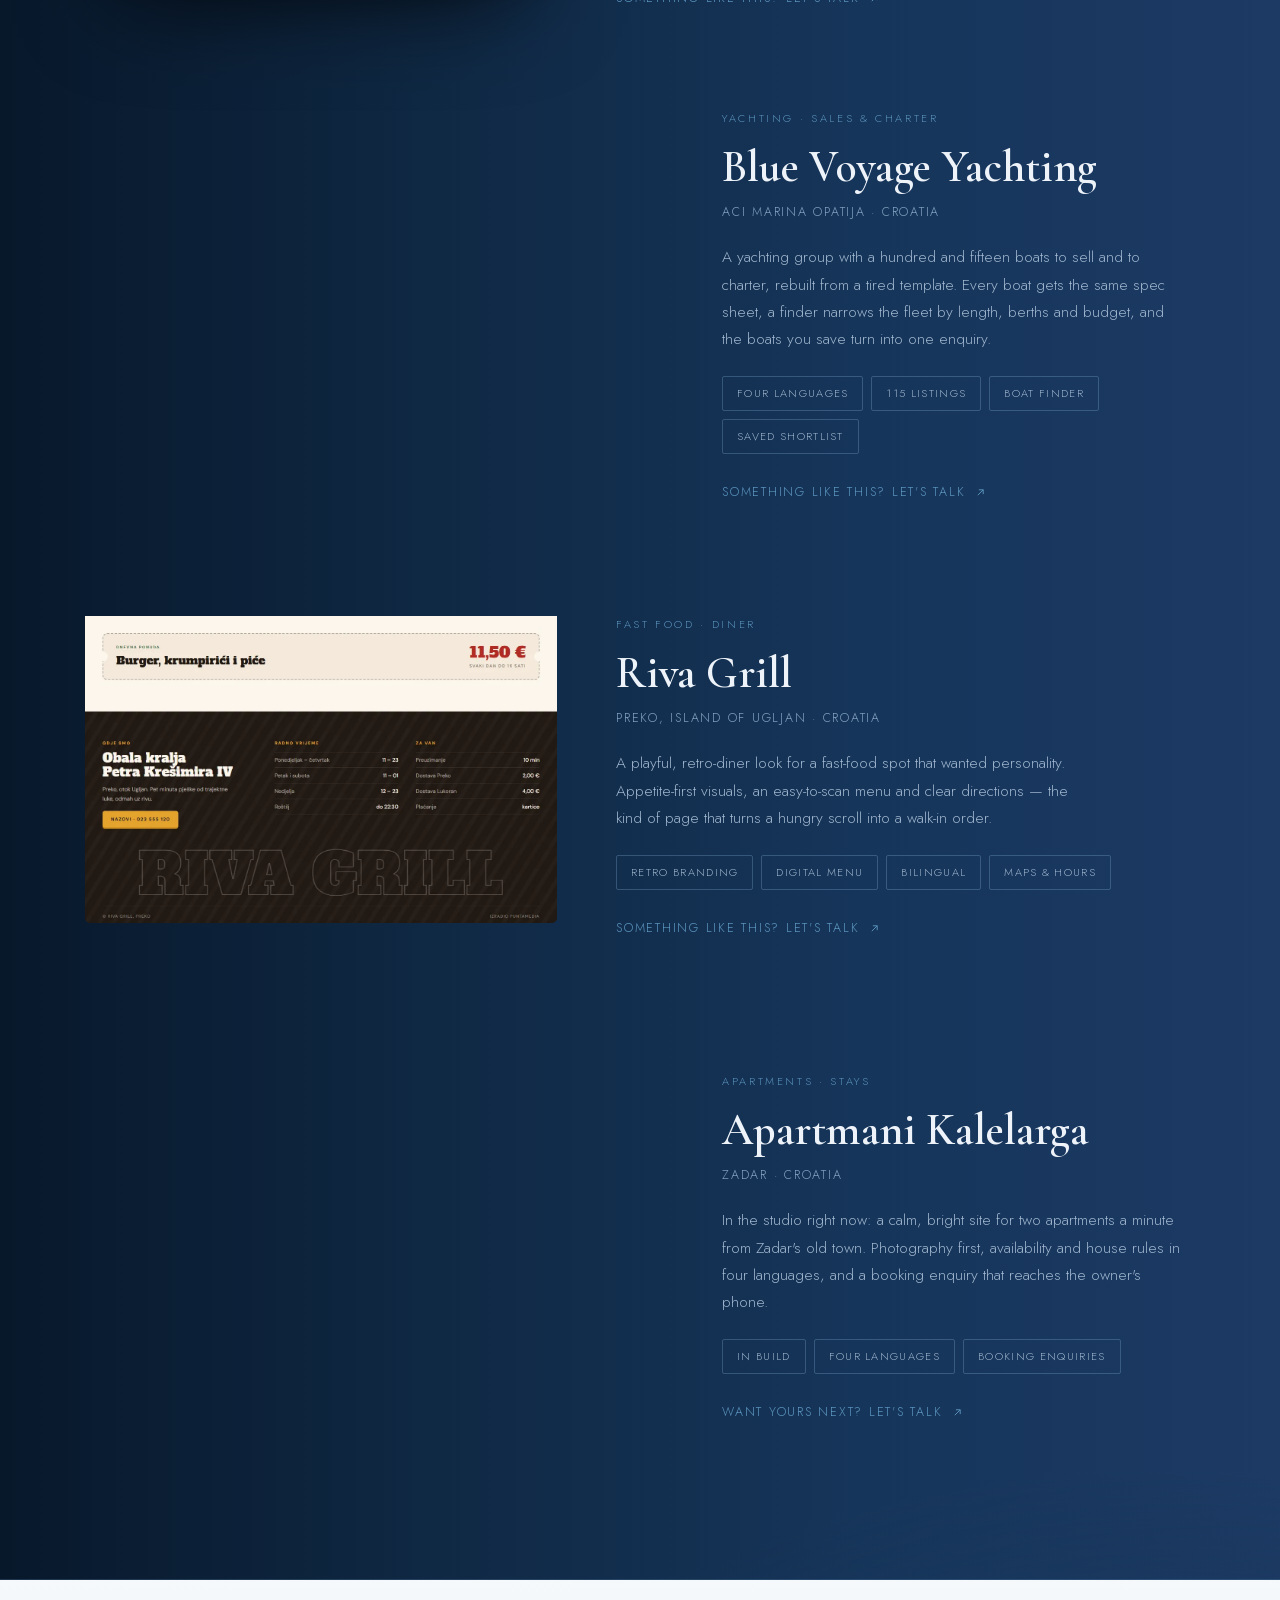
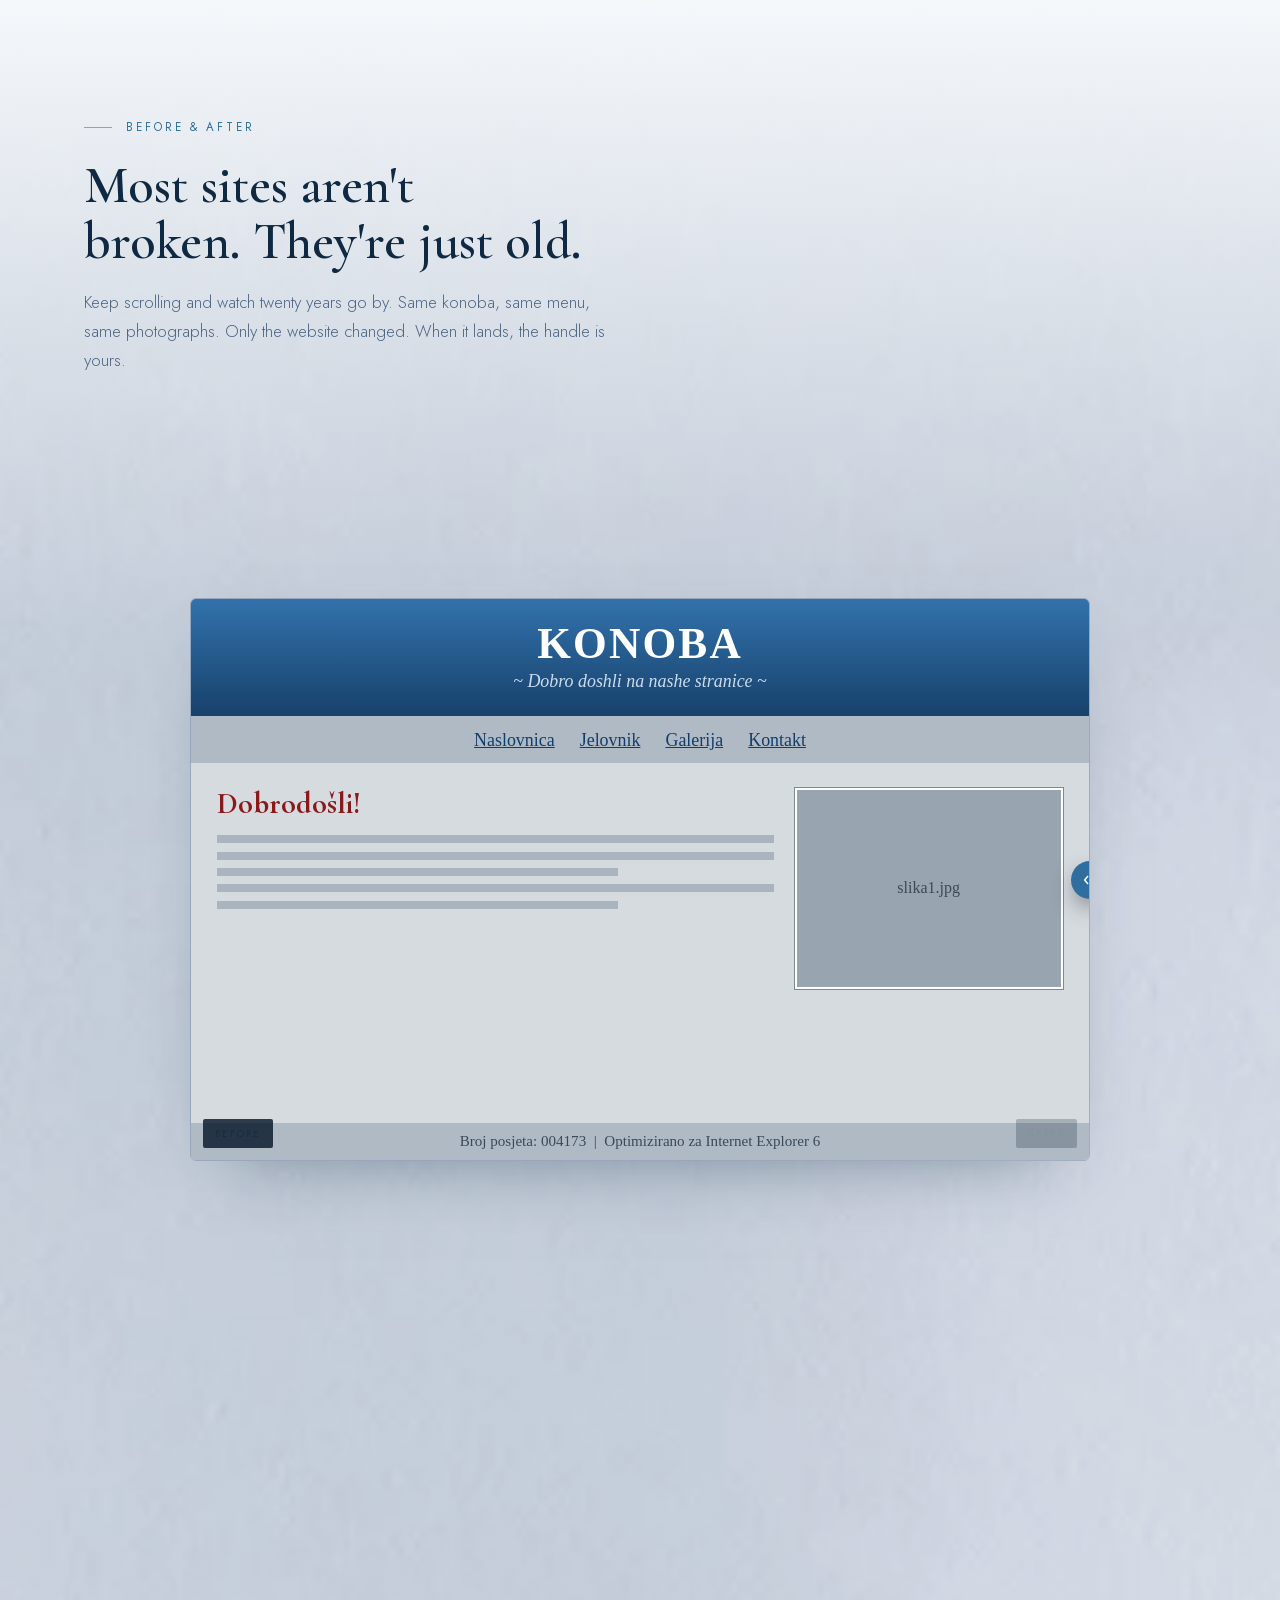
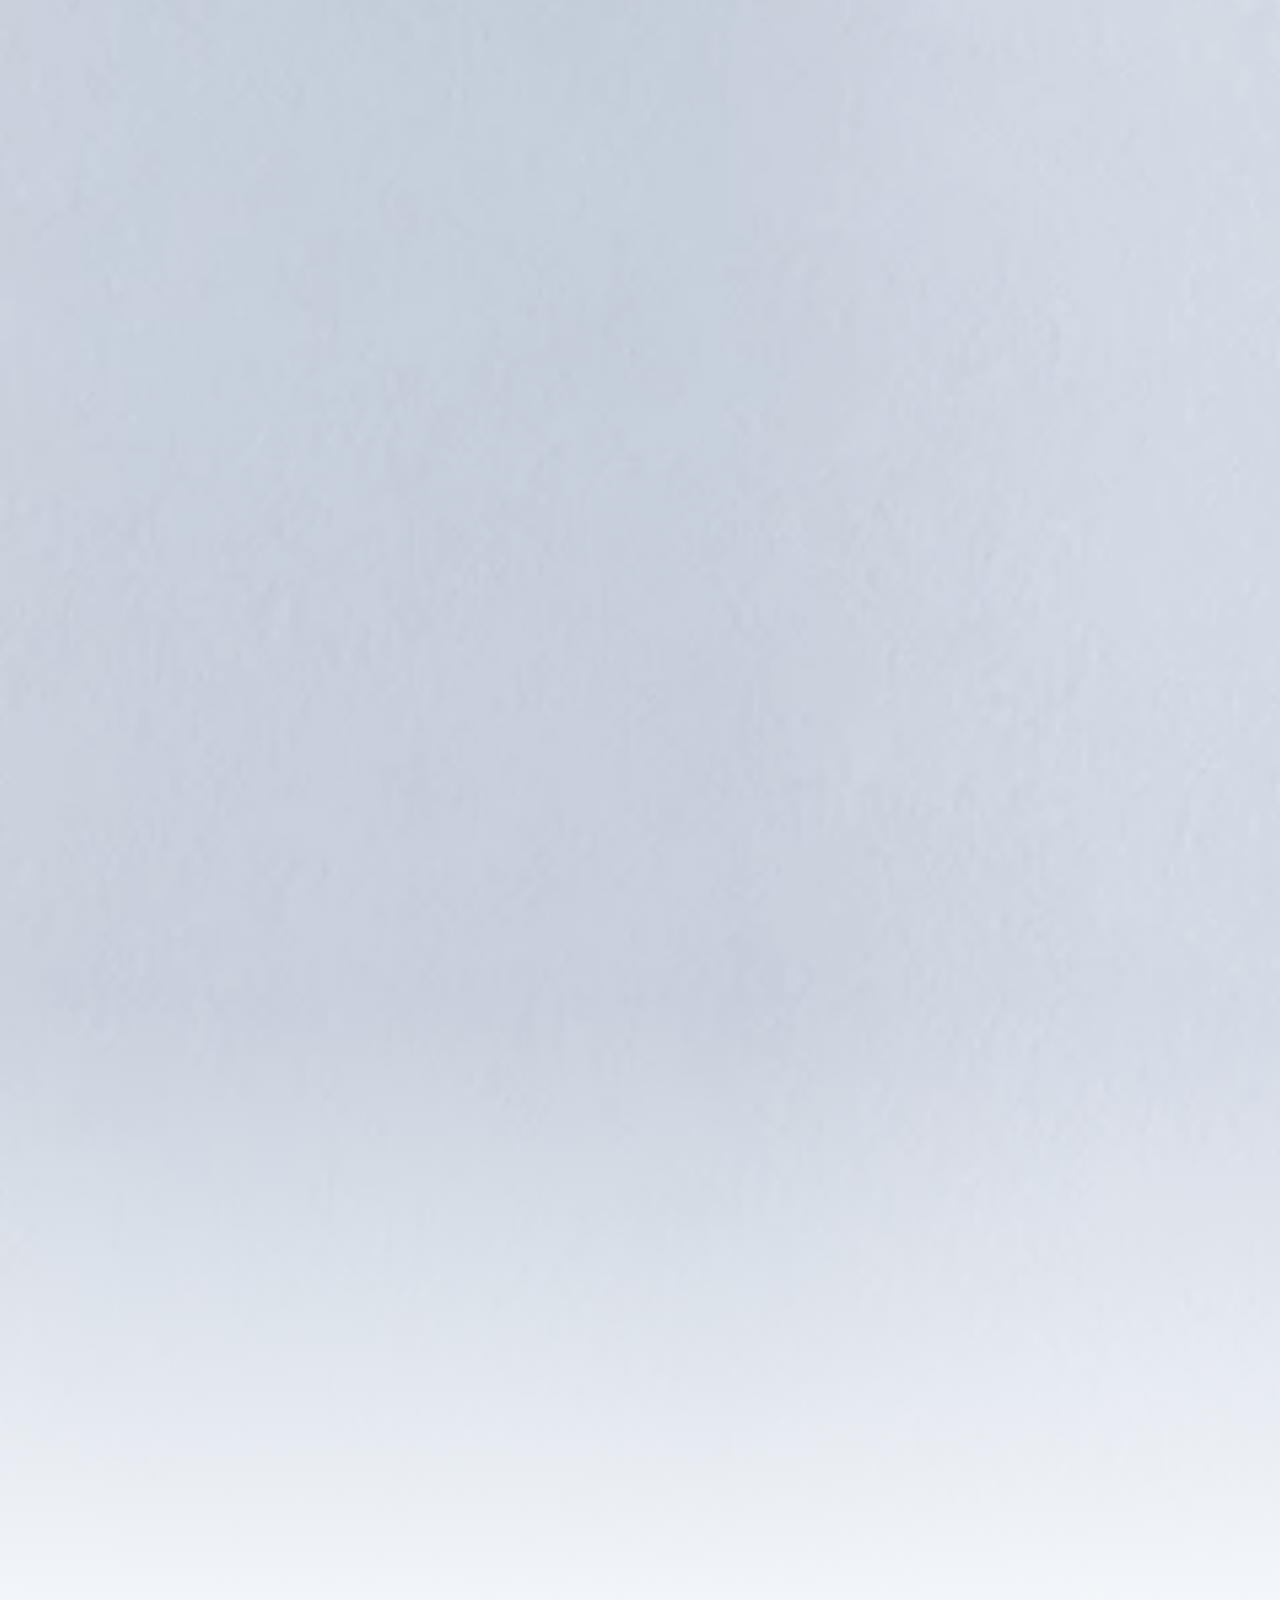
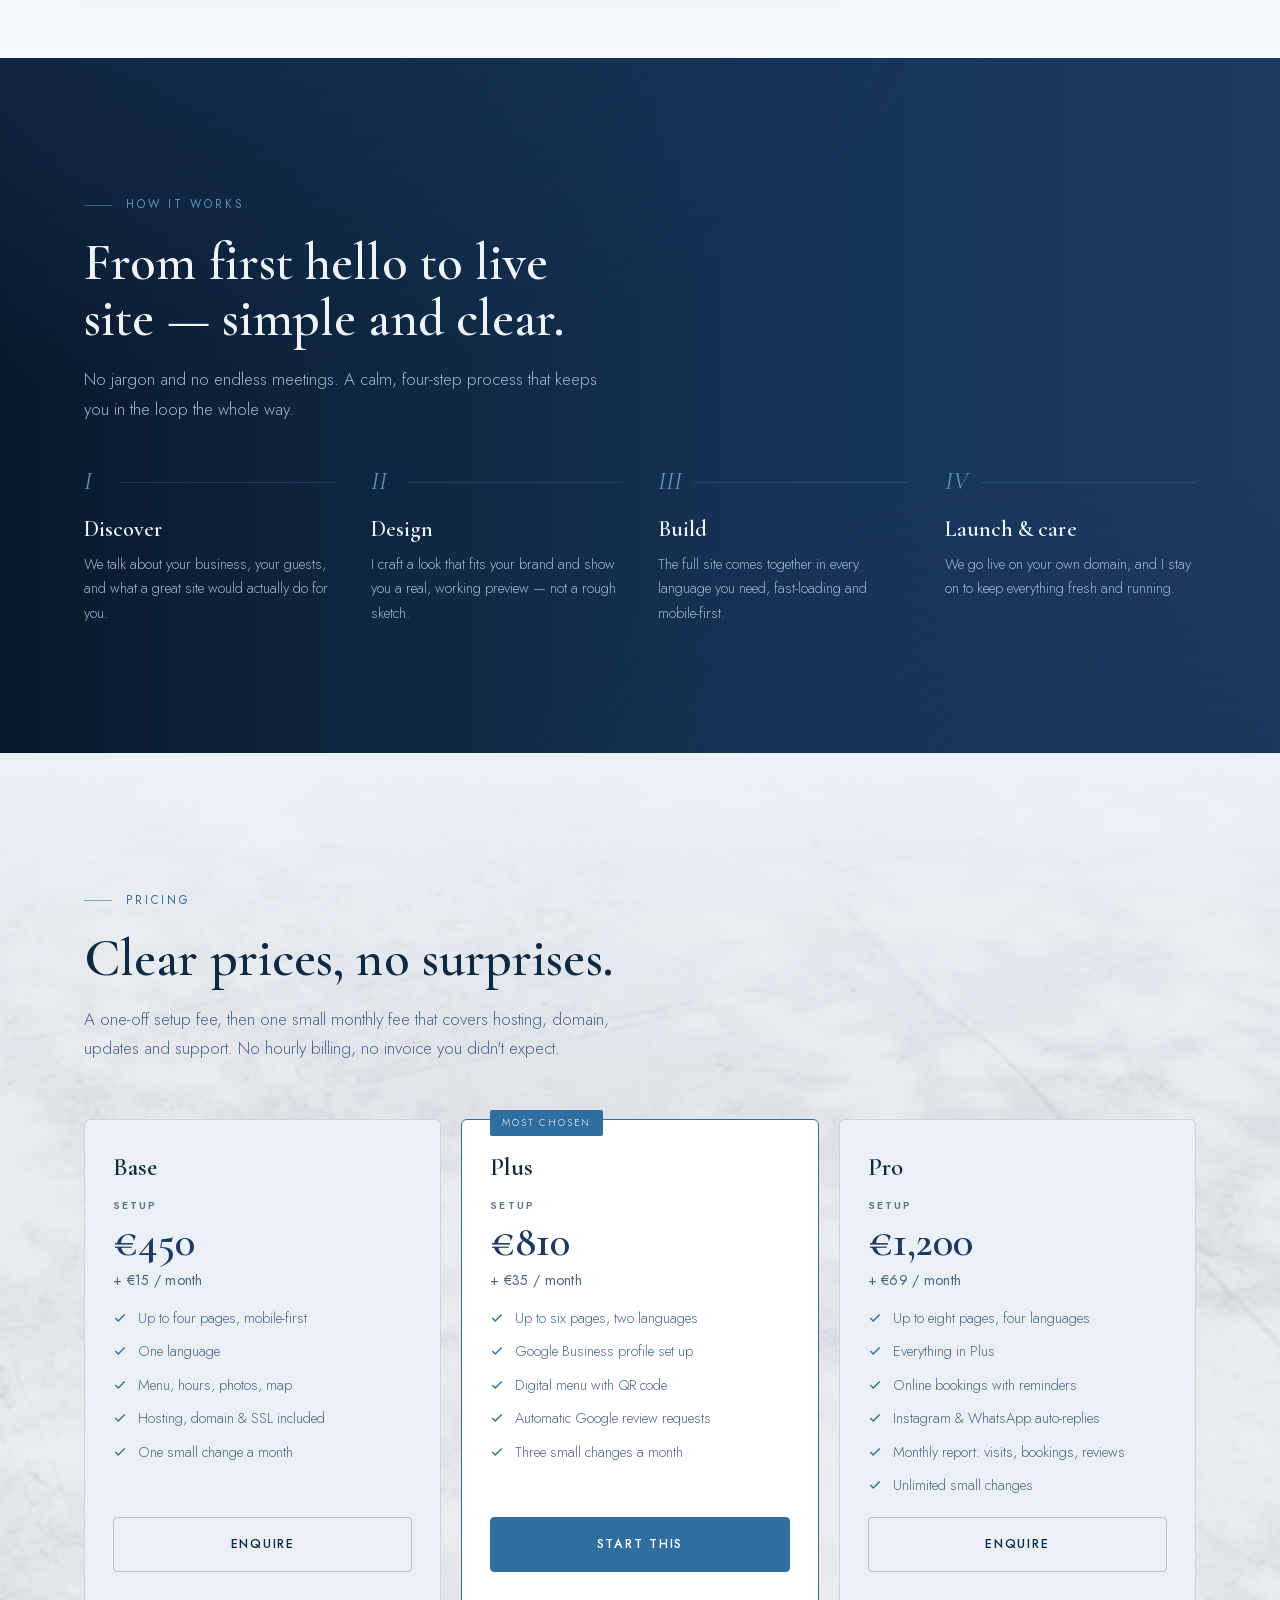
==== commit 18457915: "Hero: la pagina si posa sullo schermo in prospettiva, non piu' a rettangolo Tre difetti, non uno.  1" ====
--- a/index.html
+++ b/index.html
@@ -1971,34 +1971,42 @@
     // mai, e con preload="auto" il visitatore si sarebbe scaricato quasi 4 MB
     // in 4G per niente.
 
-    // Screen width in the frame, normalised, sampled every 8 frames. Measured
-    // off the encoded file; the horizontal edges are clean, the vertical ones
-    // are washed out by the blue spill on the desk, so width drives everything.
-    // Measured off the encoded clip with a run-length detector, every 8 frames:
-    // screen width, and its centre. The screen's real aspect is 1.47, not the
-    // 1.65 I had assumed — that single wrong number was the vertical error.
-    // Centre Y is derived from the measured TOP edge, which stays clean long
-    // after the bottom edge is lost in the blue spill on the desk.
-    // Measured on every one of the 121 frames. TX came out constant at .4995
-    // across the whole clip, so it is a number rather than a table.
-    // Misurate sulla clip del bar, fotogramma per fotogramma, con un
-    // rilevatore che isola lo schermo per il suo verde: muro, finestra e
-    // tavolo del bar sono chiari e poco saturi quanto il monitor, ma caldi
-    // (g-r negativo), mentre lo schermo ha g-r +11 e g-b +14 costanti. Un
-    // primo rilevatore basato solo su luminosita' e saturazione misurava la
-    // stanza e dava un keystone del 69%, impossibile per un monitor.
-    // Corsa verticale per colonna, mai per riga. Poi mediana a tre e
-    // larghezza resa monotona: sono dieci fotogrammi di rumore, non dati
-    // inventati. Inclinazione mediana 3,8%: un rettangolo basta.
-    // Verificate disegnandole sui fotogrammi veri prima di scrivere il resto.
-    var TW = [0.3833,0.3854,0.3875,0.3917,0.3937,0.3958,0.3979,0.4,0.4042,0.4083,0.4104,0.4208,0.4271,0.6896,0.6937,0.6937,0.6958,0.6958,0.6979,0.6958,0.4792,0.4771,0.4771,0.4792,0.4813,0.4896,0.4938,0.4979,0.5042,0.5062,0.5146,0.5188,0.525,0.5312,0.5375,0.5458,0.55,0.5542,0.5604,0.5667,0.5708,0.5813,0.5875,0.5938,0.6021,0.6104,0.6188,0.6271,0.6333,0.6396,0.6479,0.6542,0.6625,0.6708,0.6771,0.6833,0.6896,0.6937,0.7021,0.7083,0.7104];
-    // Il centro orizzontale qui NON e' costante: la vecchia clip stava
-    // ferma a 0.4995, questa deriva da 0.5687 a 0.5042 mentre la camera
-    // avanza. Serve una tabella.
-    var TX = [0.5687,0.5677,0.5667,0.5667,0.5656,0.5646,0.5646,0.5635,0.5625,0.5615,0.5604,0.5583,0.5542,0.425,0.424,0.425,0.426,0.426,0.4271,0.4281,0.5406,0.5417,0.5417,0.5417,0.5417,0.5406,0.5385,0.5406,0.5396,0.5385,0.5375,0.5365,0.5354,0.5344,0.5333,0.5312,0.5302,0.5292,0.5281,0.5271,0.5271,0.526,0.525,0.524,0.5219,0.5198,0.5198,0.5177,0.5167,0.5156,0.5135,0.5125,0.5125,0.5104,0.5094,0.5083,0.5073,0.5052,0.5052,0.5052,0.5042];
-    var TY = [0.4259,0.4278,0.4278,0.4296,0.4315,0.4315,0.4333,0.4333,0.4333,0.4352,0.4352,0.437,0.4389,0.437,0.437,0.4389,0.4407,0.4426,0.4444,0.4463,0.4481,0.4481,0.45,0.45,0.4519,0.4519,0.4537,0.4574,0.4593,0.4611,0.4611,0.463,0.4667,0.4667,0.4685,0.4685,0.4704,0.4722,0.4741,0.4778,0.4796,0.4796,0.4815,0.4833,0.487,0.487,0.487,0.4889,0.4907,0.4917,0.4917,0.4926,0.4963,0.4963,0.4981,0.4981,0.5019,0.5037,0.5037,0.5037,0.5056];
-    var H_PER_W = 1.1522;    // schermo 16:10, aspetto 1,54:1
-    var FRAMES = 61, FPS = 12, BLEED = 1.018;   /* un filo piu' largo: sul bordo della clip del bar restava una striscia */
+    // LO SCHERMO NON E' UN RETTANGOLO.
+    //
+    // Nel filmato il portatile e' ripreso di tre quarti: il bordo basso dello
+    // schermo scende verso destra e il lato destro e' piu' alto del sinistro,
+    // dal 6% all'inizio al 14% sul finale. Un rettangolo dritto, per quanto
+    // ben centrato, sbaglia dall'1,6% al 3,8% dell'altezza agli angoli, e si
+    // vede: la pagina sborda sulla cornice da una parte e lascia scoperta una
+    // fetta di schermo dall'altra. Per questo qui ci sono QUATTRO ANGOLI e non
+    // larghezza-piu-centro, e draw() ci posa sopra la pagina con una matrice
+    // prospettica invece che con una semplice traslazione.
+    //
+    // Misurati su tutti e 61 i fotogrammi del filmato codificato. Lo schermo
+    // si isola per il suo verde: muro, finestra e tavolo del bar sono chiari
+    // quanto il monitor ma caldi (g-r negativo), mentre lo schermo tiene
+    // g-r +9 e g-b +13 costanti, cornice del browser compresa.
+    //
+    // DUE TRAPPOLE, pagate entrambe:
+    // 1. Corsa verticale per COLONNA, mai per riga: un riflesso produce righe
+    //    piene, mai colonne piene.
+    // 2. Le linguette scure del browser spezzano la colonna e fanno scivolare
+    //    il bordo alto SOTTO la barra degli indirizzi, con un falso keystone
+    //    di 48 px sul finale. Vanno chiusi i buchi verticali (chiusura
+    //    morfologica di 51 px) prima di misurare.
+    //
+    // I bordi grezzi sono poi passati per una regressione locale quadratica
+    // su +-8 fotogrammi: toglie il tremolio senza spianare il movimento. Ha
+    // corretto 2 misure su 366, con scarto quadratico medio di 1-5 px.
+    // Verificate disegnando i quadrilateri sui fotogrammi veri, prima di
+    // scrivere una riga di questo codice.
+    var QX0 = [0.3684,0.3668,0.3649,0.3628,0.3606,0.3583,0.3558,0.3533,0.3507,0.3480,0.3452,0.3423,0.3394,0.3364,0.3333,0.3300,0.3265,0.3227,0.3188,0.3149,0.3110,0.3071,0.3033,0.2995,0.2956,0.2916,0.2874,0.2831,0.2788,0.2745,0.2700,0.2654,0.2608,0.2562,0.2517,0.2474,0.2432,0.2390,0.2348,0.2306,0.2262,0.2217,0.2170,0.2122,0.2072,0.2020,0.1967,0.1911,0.1855,0.1799,0.1743,0.1690,0.1639,0.1590,0.1544,0.1500,0.1458,0.1418,0.1380,0.1345,0.1312];   // bordo sinistro
+    var QX1 = [0.7676,0.7678,0.7684,0.7692,0.7700,0.7709,0.7719,0.7728,0.7737,0.7746,0.7756,0.7767,0.7779,0.7792,0.7804,0.7816,0.7828,0.7841,0.7854,0.7868,0.7883,0.7898,0.7913,0.7929,0.7945,0.7962,0.7980,0.7998,0.8016,0.8034,0.8052,0.8070,0.8089,0.8108,0.8127,0.8148,0.8169,0.8190,0.8212,0.8235,0.8261,0.8287,0.8315,0.8343,0.8372,0.8400,0.8428,0.8455,0.8481,0.8507,0.8532,0.8558,0.8583,0.8609,0.8635,0.8659,0.8682,0.8704,0.8723,0.8740,0.8756];   // bordo destro
+    var QYA = [0.2062,0.2057,0.2050,0.2049,0.2053,0.2061,0.2068,0.2070,0.2064,0.2047,0.2022,0.1996,0.1974,0.1958,0.1950,0.1949,0.1950,0.1949,0.1939,0.1920,0.1893,0.1860,0.1825,0.1791,0.1765,0.1749,0.1740,0.1734,0.1731,0.1728,0.1723,0.1708,0.1685,0.1655,0.1621,0.1584,0.1545,0.1509,0.1483,0.1466,0.1457,0.1451,0.1444,0.1433,0.1411,0.1376,0.1330,0.1276,0.1222,0.1175,0.1137,0.1108,0.1084,0.1060,0.1037,0.1018,0.1004,0.0998,0.1006,0.1032,0.1077];   // angolo alto a sinistra
+    var QYB = [0.2053,0.2069,0.2081,0.2085,0.2082,0.2070,0.2052,0.2033,0.2017,0.2008,0.2004,0.2002,0.2000,0.1994,0.1983,0.1966,0.1948,0.1933,0.1921,0.1910,0.1896,0.1880,0.1859,0.1835,0.1809,0.1785,0.1765,0.1748,0.1731,0.1713,0.1693,0.1674,0.1657,0.1642,0.1632,0.1624,0.1618,0.1611,0.1601,0.1586,0.1566,0.1542,0.1516,0.1488,0.1457,0.1420,0.1382,0.1343,0.1303,0.1263,0.1224,0.1190,0.1160,0.1134,0.1108,0.1081,0.1054,0.1026,0.0996,0.0962,0.0931];   // angolo alto a destra
+    var QYC = [0.6602,0.6626,0.6651,0.6679,0.6707,0.6734,0.6761,0.6789,0.6817,0.6847,0.6877,0.6909,0.6944,0.6982,0.7021,0.7061,0.7103,0.7147,0.7189,0.7227,0.7261,0.7293,0.7325,0.7360,0.7401,0.7451,0.7508,0.7569,0.7630,0.7689,0.7747,0.7803,0.7859,0.7914,0.7971,0.8028,0.8087,0.8146,0.8205,0.8265,0.8325,0.8386,0.8450,0.8514,0.8579,0.8646,0.8715,0.8784,0.8852,0.8919,0.8983,0.9047,0.9111,0.9176,0.9240,0.9302,0.9362,0.9418,0.9470,0.9514,0.9551];   // angolo basso a destra
+    var QYD = [0.6343,0.6361,0.6384,0.6408,0.6433,0.6459,0.6485,0.6510,0.6535,0.6560,0.6588,0.6617,0.6647,0.6679,0.6712,0.6747,0.6782,0.6816,0.6849,0.6881,0.6913,0.6945,0.6977,0.7010,0.7046,0.7085,0.7126,0.7170,0.7216,0.7261,0.7307,0.7352,0.7397,0.7443,0.7490,0.7537,0.7586,0.7636,0.7685,0.7733,0.7781,0.7831,0.7882,0.7935,0.7987,0.8040,0.8092,0.8142,0.8190,0.8238,0.8286,0.8335,0.8384,0.8432,0.8480,0.8525,0.8567,0.8607,0.8643,0.8677,0.8709];   // angolo basso a sinistra
+    var FRAMES = 61, FPS = 12, BLEED = 1.004;   /* un filo oltre il bordo misurato, se no resta un capello di schermo scoperto */
     var VIDEO_A = 16/9;
 
     // No interpolation: the video snaps to a whole frame, so the overlay uses
@@ -2008,6 +2016,33 @@
     function lerp(a,b,t){ return a + (b - a) * t; }
     function clamp(v){ return v < 0 ? 0 : v > 1 ? 1 : v; }
     function ramp(v,a,b){ return clamp((v - a) / (b - a)); }
+
+    /* Porta il rettangolo W0 x H0 sui quattro angoli misurati: l'omografia
+       classica dal quadrato unitario a un quadrilatero, poi riscalata sulla
+       misura del pannello e scritta come matrix3d.
+       matrix3d si scrive PER COLONNE, e la terza riga/colonna (la z) resta
+       l'identita': qui si deforma un piano, non un solido.
+       Gli angoli arrivano in ordine orario da alto-sinistra. */
+    function quadMatrix(c, W0, H0){
+      var x0 = c[0][0], y0 = c[0][1], x1 = c[1][0], y1 = c[1][1],
+          x2 = c[2][0], y2 = c[2][1], x3 = c[3][0], y3 = c[3][1];
+      var dx1 = x1 - x2, dx2 = x3 - x2, sx = x0 - x1 + x2 - x3;
+      var dy1 = y1 - y2, dy2 = y3 - y2, sy = y0 - y1 + y2 - y3;
+      var den = dx1 * dy2 - dx2 * dy1, g = 0, h = 0;
+      /* den si annulla solo su un quadrilatero degenere; su un rettangolo
+         vale -W*H, e g e h vengono zero da soli: la matrice si riduce a una
+         scala pura, che e' esattamente quello che serve a fine corsa. */
+      if(Math.abs(den) > 1e-9){
+        g = (sx * dy2 - dx2 * sy) / den;
+        h = (dx1 * sy - sx * dy1) / den;
+      }
+      var a = x1 - x0 + g * x1, b = x3 - x0 + h * x3;
+      var d = y1 - y0 + g * y1, e = y3 - y0 + h * y3;
+      return 'matrix3d(' + [a / W0, d / W0, 0, g / W0,
+                            b / H0, e / H0, 0, h / H0,
+                            0, 0, 1, 0,
+                            x0, y0, 0, 1].join(',') + ')';
+    }
 
     // A page, not a single band floating in white. The strip plus the top of
     // the next section, so the screen shows something that reads as a website.
@@ -2165,48 +2200,60 @@
       else           { dH = vh; dW = vh * VIDEO_A; }
       var oX = (vw - dW) / 2, oY = (vh - dH) / 2;
 
-      var wN = TW[fi] * BLEED;         // slight bleed over the bezel
-      var w  = wN * dW;
-      var h  = wN * H_PER_W * dH;
-      var x  = oX + TX[fi] * dW - w / 2;
-      var y  = oY + TY[fi] * dH - h / 2;
-
-      // The screen only truly fills the frame on the very last frame, so tracking
-      // it exactly leaves a sliver of laptop showing at the top. Ease out to a
-      // full bleed over the final stretch, where the clip is featureless blue
-      // and the mismatch cannot be seen.
-      // Settle onto exactly the viewport: the page inside is laid out at vw, so
-      // landing the panel on the viewport lands the content at the real site's
-      // scale — 1:1 with everything below it.
+      // I quattro angoli dello schermo in questo fotogramma, portati dalle
+      // coordinate del filmato a quelle della finestra.
+      var qa = oX + QX0[fi] * dW, qb = oX + QX1[fi] * dW;
+      var c = [[qa, oY + QYA[fi] * dH],    // alto a sinistra
+               [qb, oY + QYB[fi] * dH],    // alto a destra
+               [qb, oY + QYC[fi] * dH],    // basso a destra
+               [qa, oY + QYD[fi] * dH]];   // basso a sinistra
+
+      // Un filo oltre il bordo misurato: la soglia del rilevatore cade dentro
+      // la sfumatura del bordo, e senza questo resta un capello di schermo
+      // scoperto lungo la cornice.
+      var gx = (c[0][0] + c[1][0] + c[2][0] + c[3][0]) / 4;
+      var gy = (c[0][1] + c[1][1] + c[2][1] + c[3][1]) / 4;
+      for(var ci = 0; ci < 4; ci++){
+        c[ci][0] = gx + (c[ci][0] - gx) * BLEED;
+        c[ci][1] = gy + (c[ci][1] - gy) * BLEED;
+      }
+
+      // Sul finale il pannello si posa esattamente sulla finestra: gli angoli
+      // scivolano sui quattro spigoli del viewport e la prospettiva si annulla
+      // da sola, senza bisogno di un caso particolare. La pagina dentro resta
+      // impaginata a vw/fitK, quindi atterra alla scala vera del sito, 1:1 con
+      // tutto quello che le scorre sotto.
       var full = ramp(p, .90, 1);
       if(full > 0){
-        x = lerp(x, 0,  full);
-        y = lerp(y, 0,  full);
-        w = lerp(w, vw, full);
-        h = lerp(h, vh, full);
+        var vq = [[0,0],[vw,0],[vw,vh],[0,vh]];
+        for(var vi = 0; vi < 4; vi++){
+          c[vi][0] = lerp(c[vi][0], vq[vi][0], full);
+          c[vi][1] = lerp(c[vi][1], vq[vi][1], full);
+        }
       }
-      // Il pannello prende la misura esatta dello schermo nel fotogramma.
+
+      // Il pannello e' un rettangolo di misura FISSA -- quella naturale del
+      // sito -- e a posarlo sul trapezio ci pensa una sola matrice. Niente
+      // piu' larghezza e altezza riscritte a ogni fotogramma, e soprattutto
+      // niente piu' scale() sulla pagina dentro: la matrice fa tutte e due le
+      // cose, e le fa in prospettiva.
       //
-      // C'e' stato un tentativo di tenerlo di misura fissa e ingrandirlo con
-      // uno scale(), tagliando l'eccedenza col clip-path. Non puo'
-      // funzionare: un elemento alto quanto la finestra, scalato di sx, non
-      // puo' dipingere piu' di vh*sx, e lo schermo del laptop ne chiede di
-      // piu' appena la finestra e' larga e bassa. Risultato, il pannello
-      // tagliato all'82% e una fascia di filmato scoperta sotto la pagina.
-      ov.style.width  = w + 'px';
-      ov.style.height = h + 'px';
-      ov.style.transform = 'translate3d(' + x + 'px,' + y + 'px,0)';
-      // lo schermo ha i bordi tondi, quelli squadrati sbucano oltre la cornice
-      ov.style.borderRadius = (w * 0.013 * (1 - full)) + 'px';
-
-      // La pagina dentro: impaginata a vw/fitK e ridotta in modo da essere
-      // larga esattamente quanto il pannello. L'altezza si ricava invertendo
-      // la stessa scala, cosi' riempie il pannello fino in fondo invece di
-      // fermarsi dove finisce il contenuto.
-      var k = w / vw * fitK;
-      page.style.width  = (vw / fitK) + 'px';
-      page.style.height = (h / k) + 'px';
-      page.style.transform = 'scale(' + k + ')';
+      // (Un vecchio tentativo teneva il pannello fisso e lo ingrandiva con
+      // scale(), tagliando l'eccedenza col clip-path. Non puo' funzionare: un
+      // elemento alto quanto la finestra, scalato di sx, non puo' dipingere
+      // piu' di vh*sx. Qui il problema non si pone: il pannello e' alto
+      // vh/fitK e la matrice lo RIMPICCIOLISCE, non lo ingrandisce.)
+      var W0 = vw / fitK, H0 = vh / fitK;
+      ov.style.width  = W0 + 'px';
+      ov.style.height = H0 + 'px';
+      ov.style.transform = quadMatrix(c, W0, H0);
+      // Lo schermo ha i bordi tondi. Il raggio si scrive nello spazio del
+      // pannello, dove la matrice lo riduce insieme a tutto il resto: per
+      // vederne sempre l'1,3% della larghezza a schermo basta l'1,3% di W0.
+      ov.style.borderRadius = (W0 * 0.013 * (1 - full)) + 'px';
+
+      page.style.width  = W0 + 'px';
+      page.style.height = H0 + 'px';
 
       veil.style.opacity = String(1 - ramp(p, 0, .35));
     }
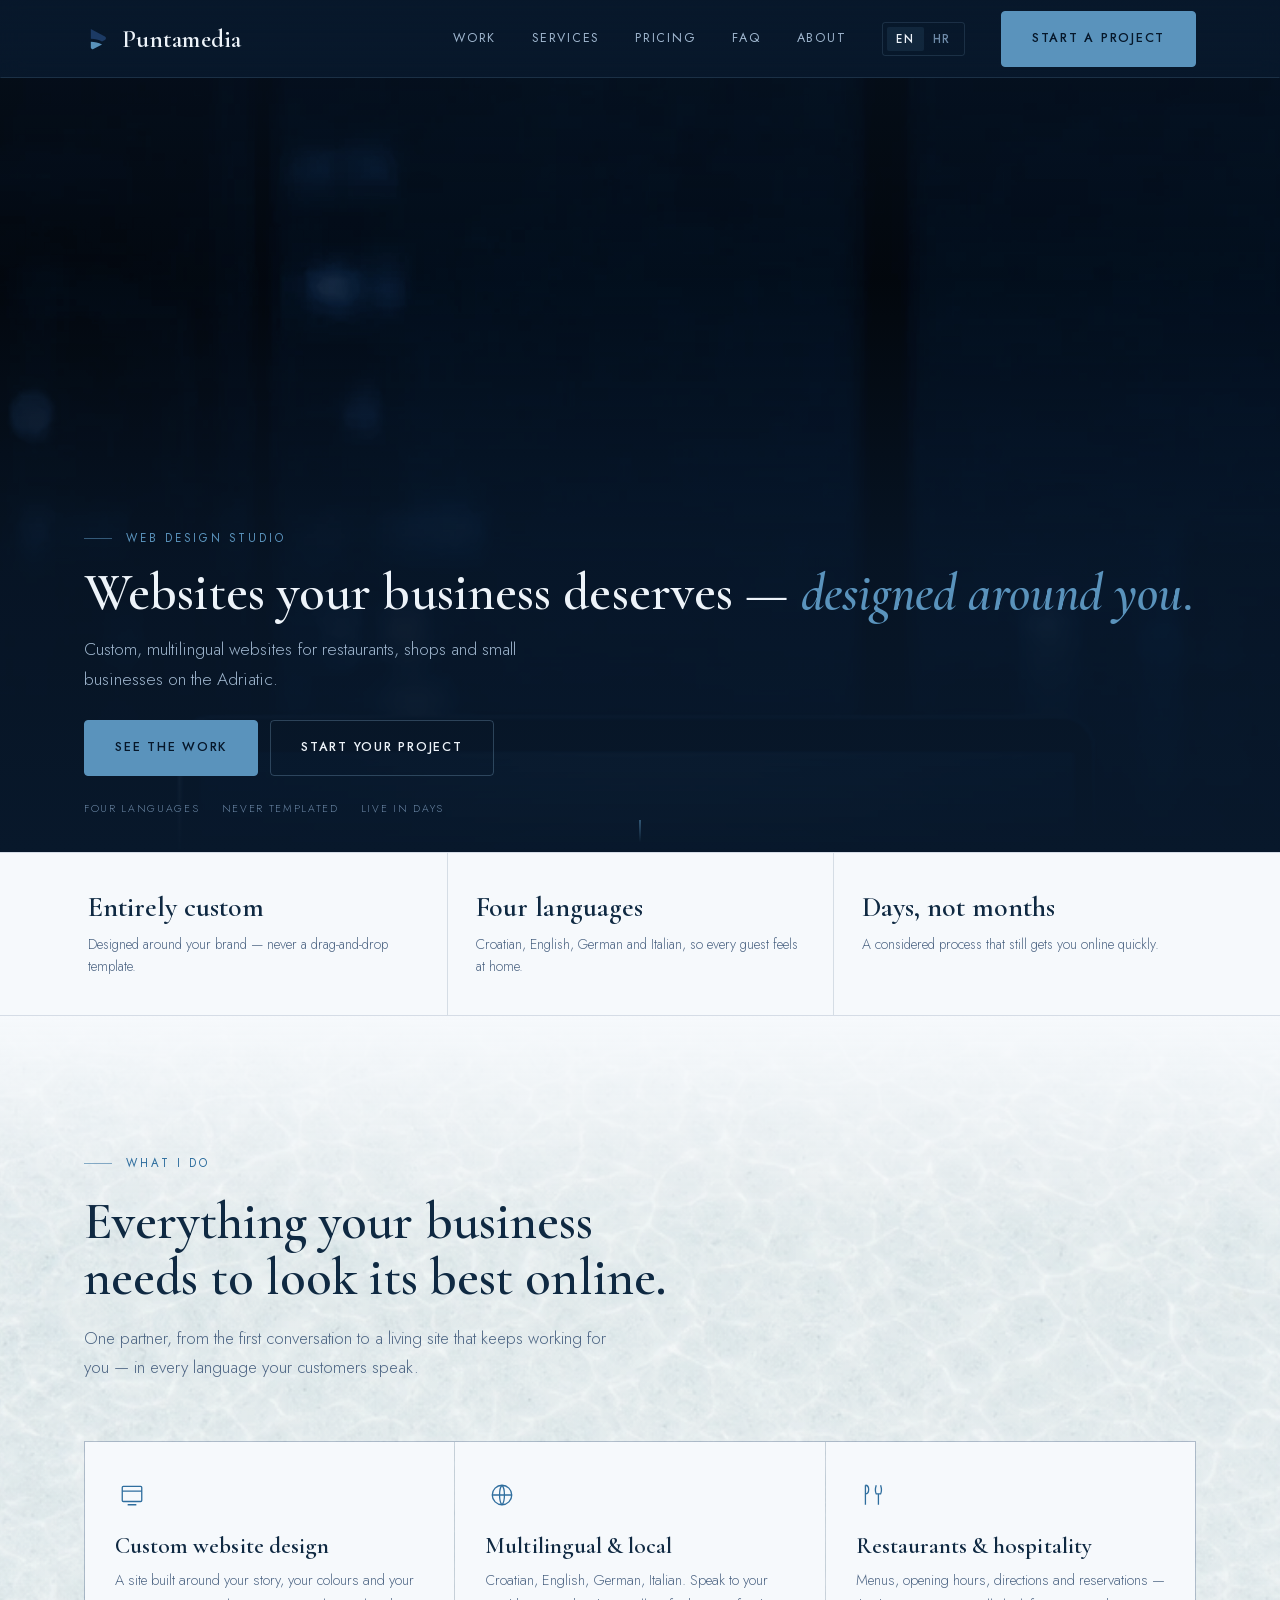
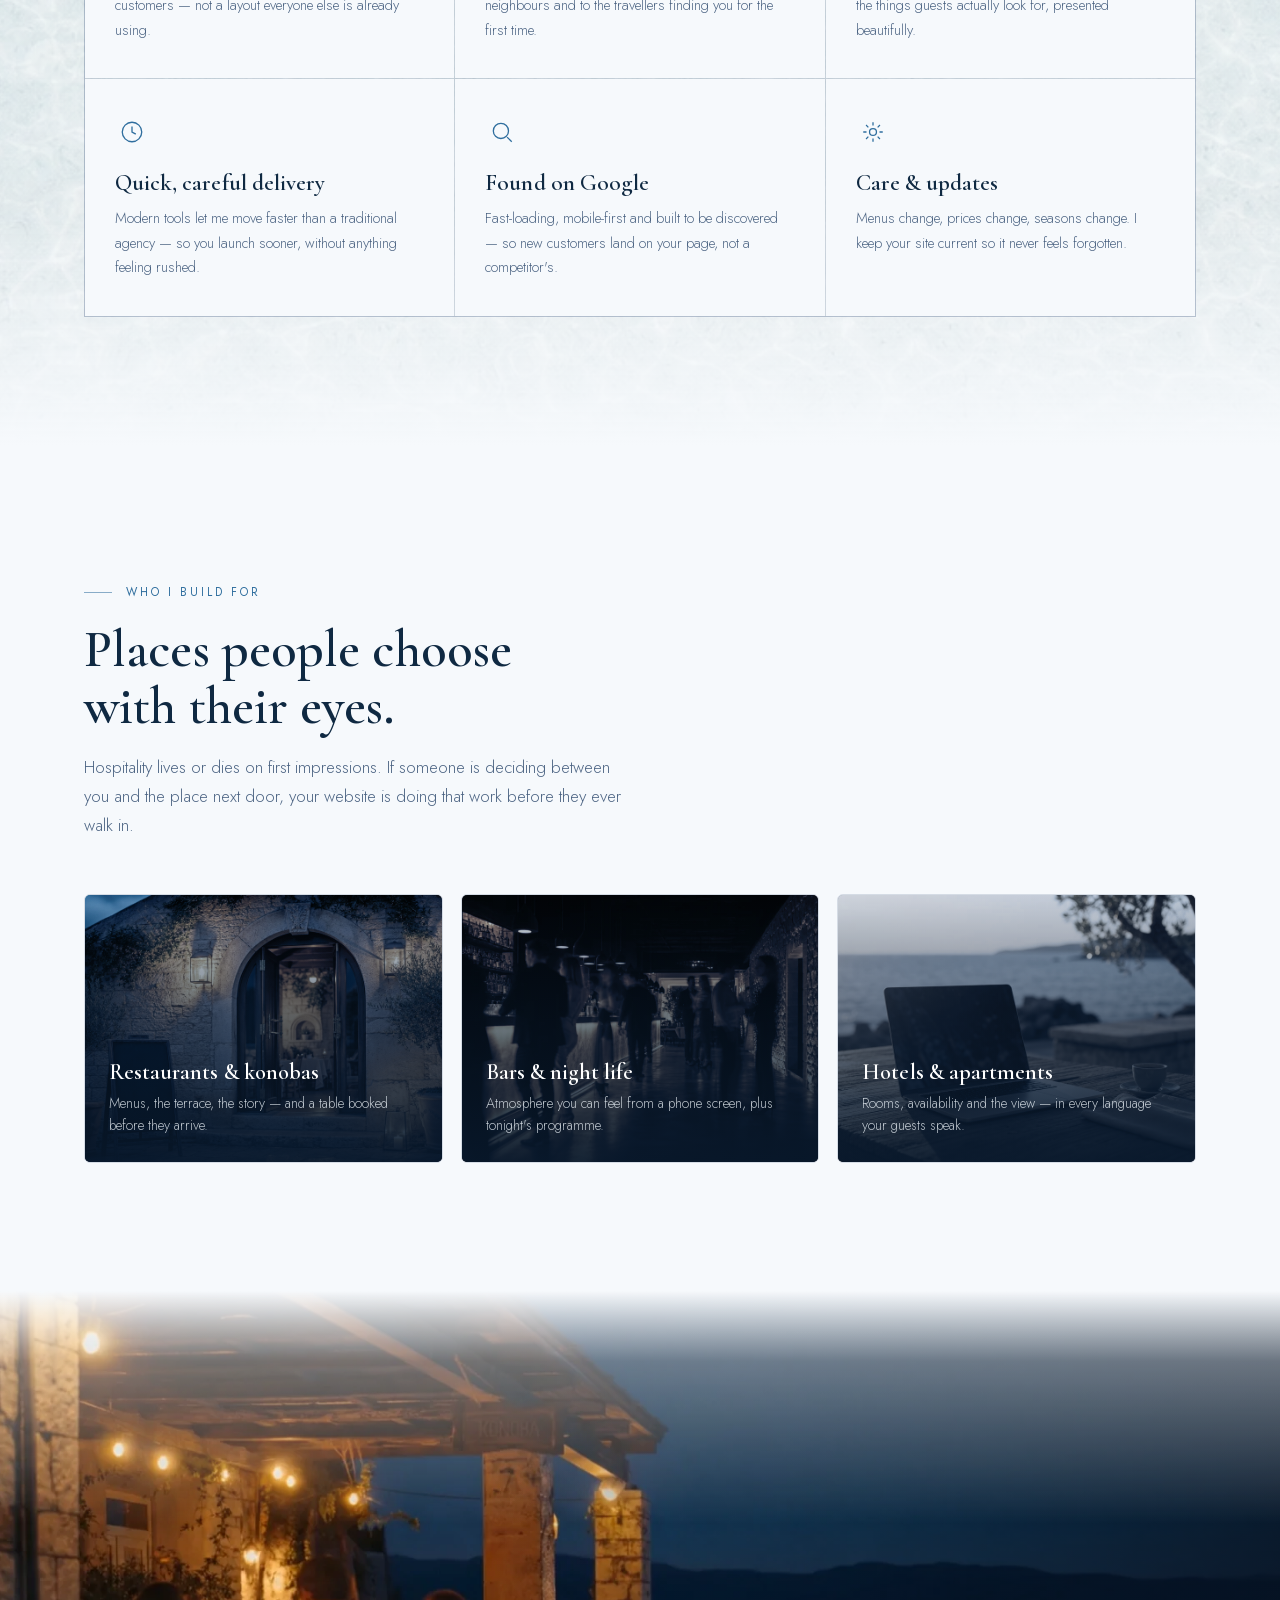
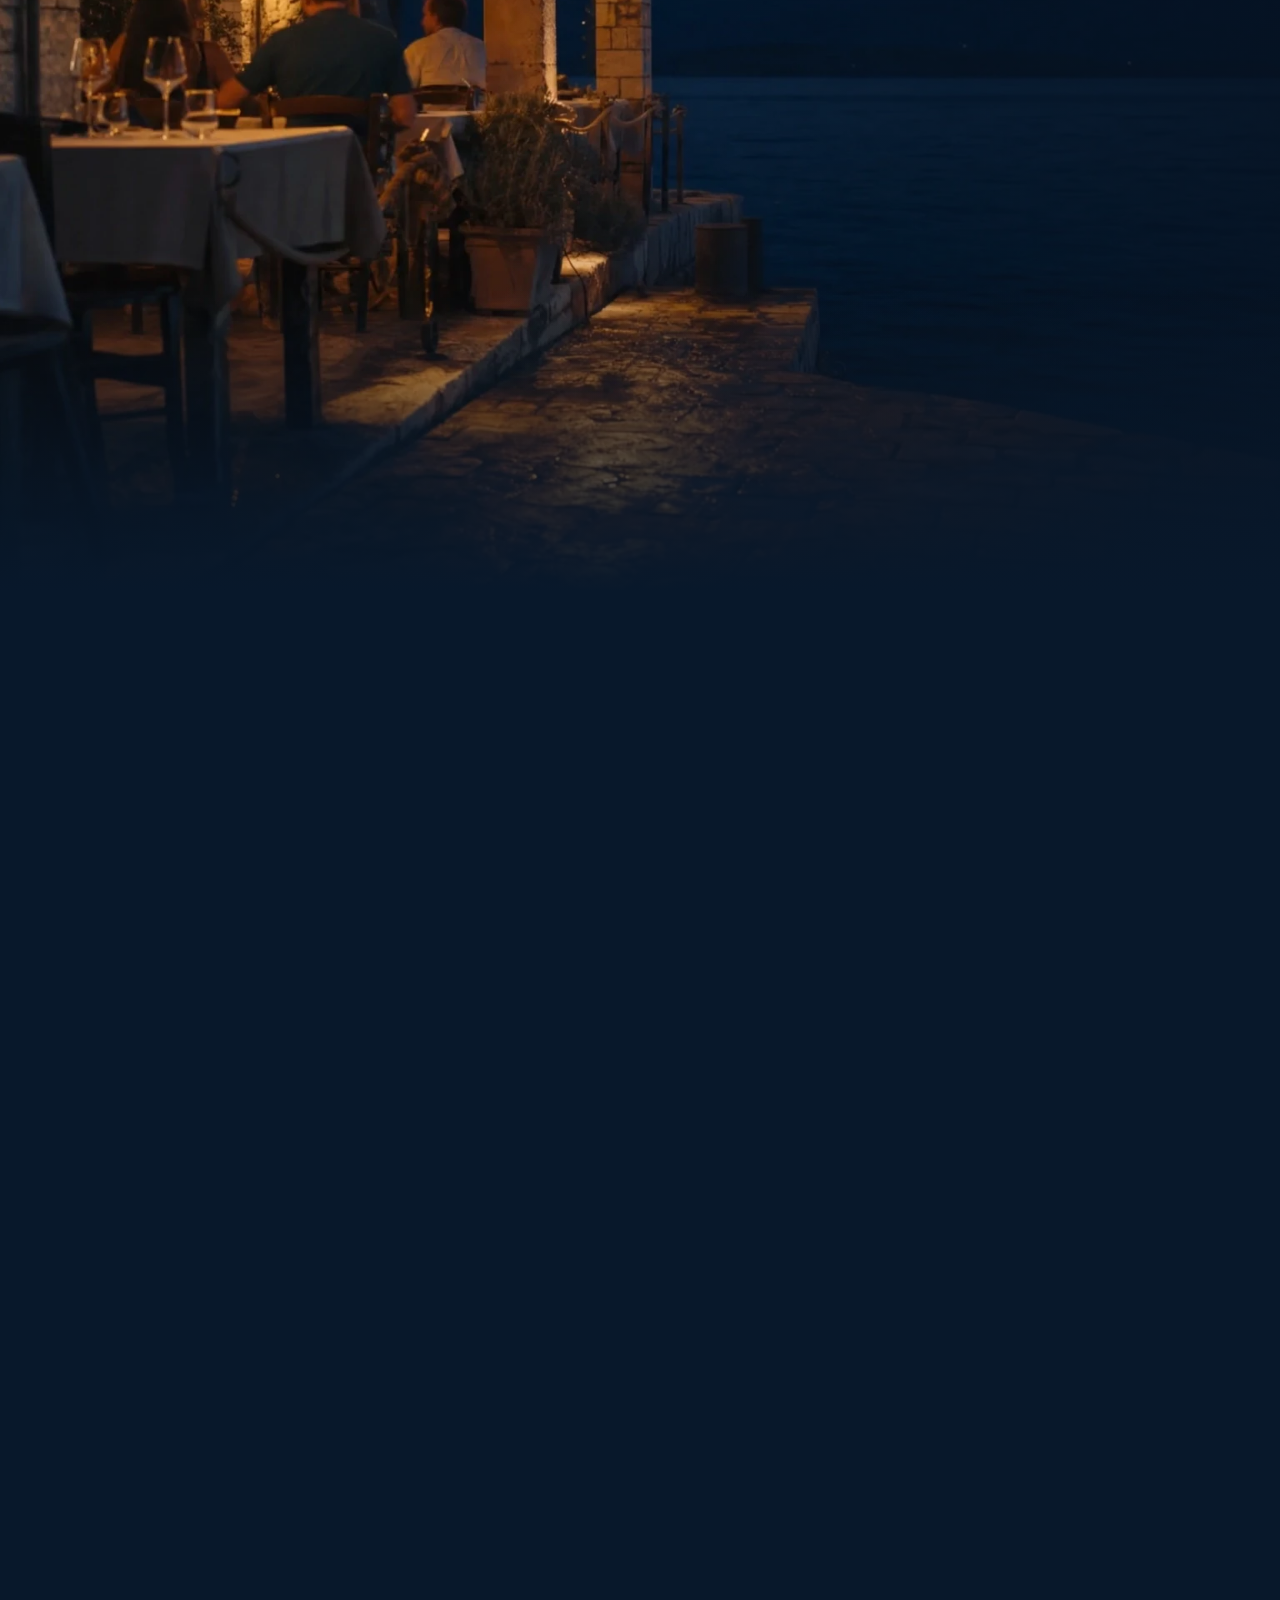
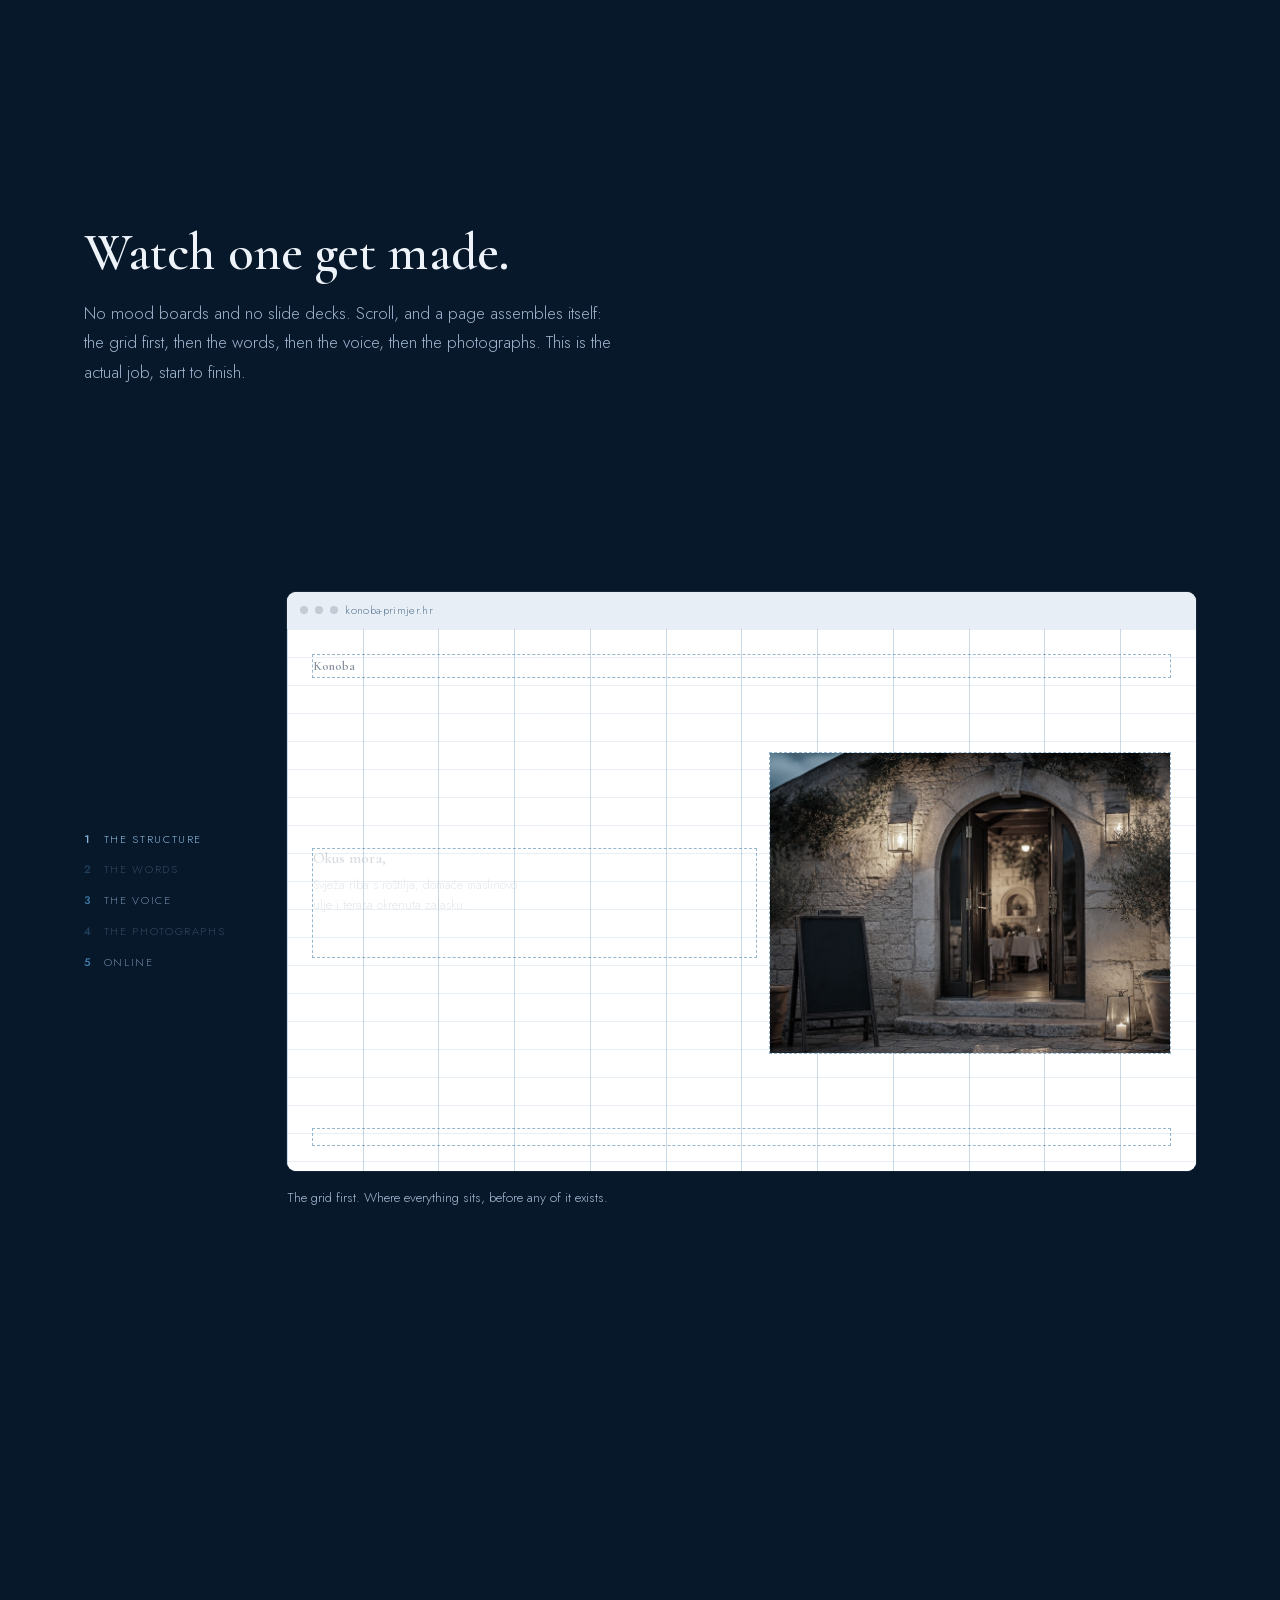
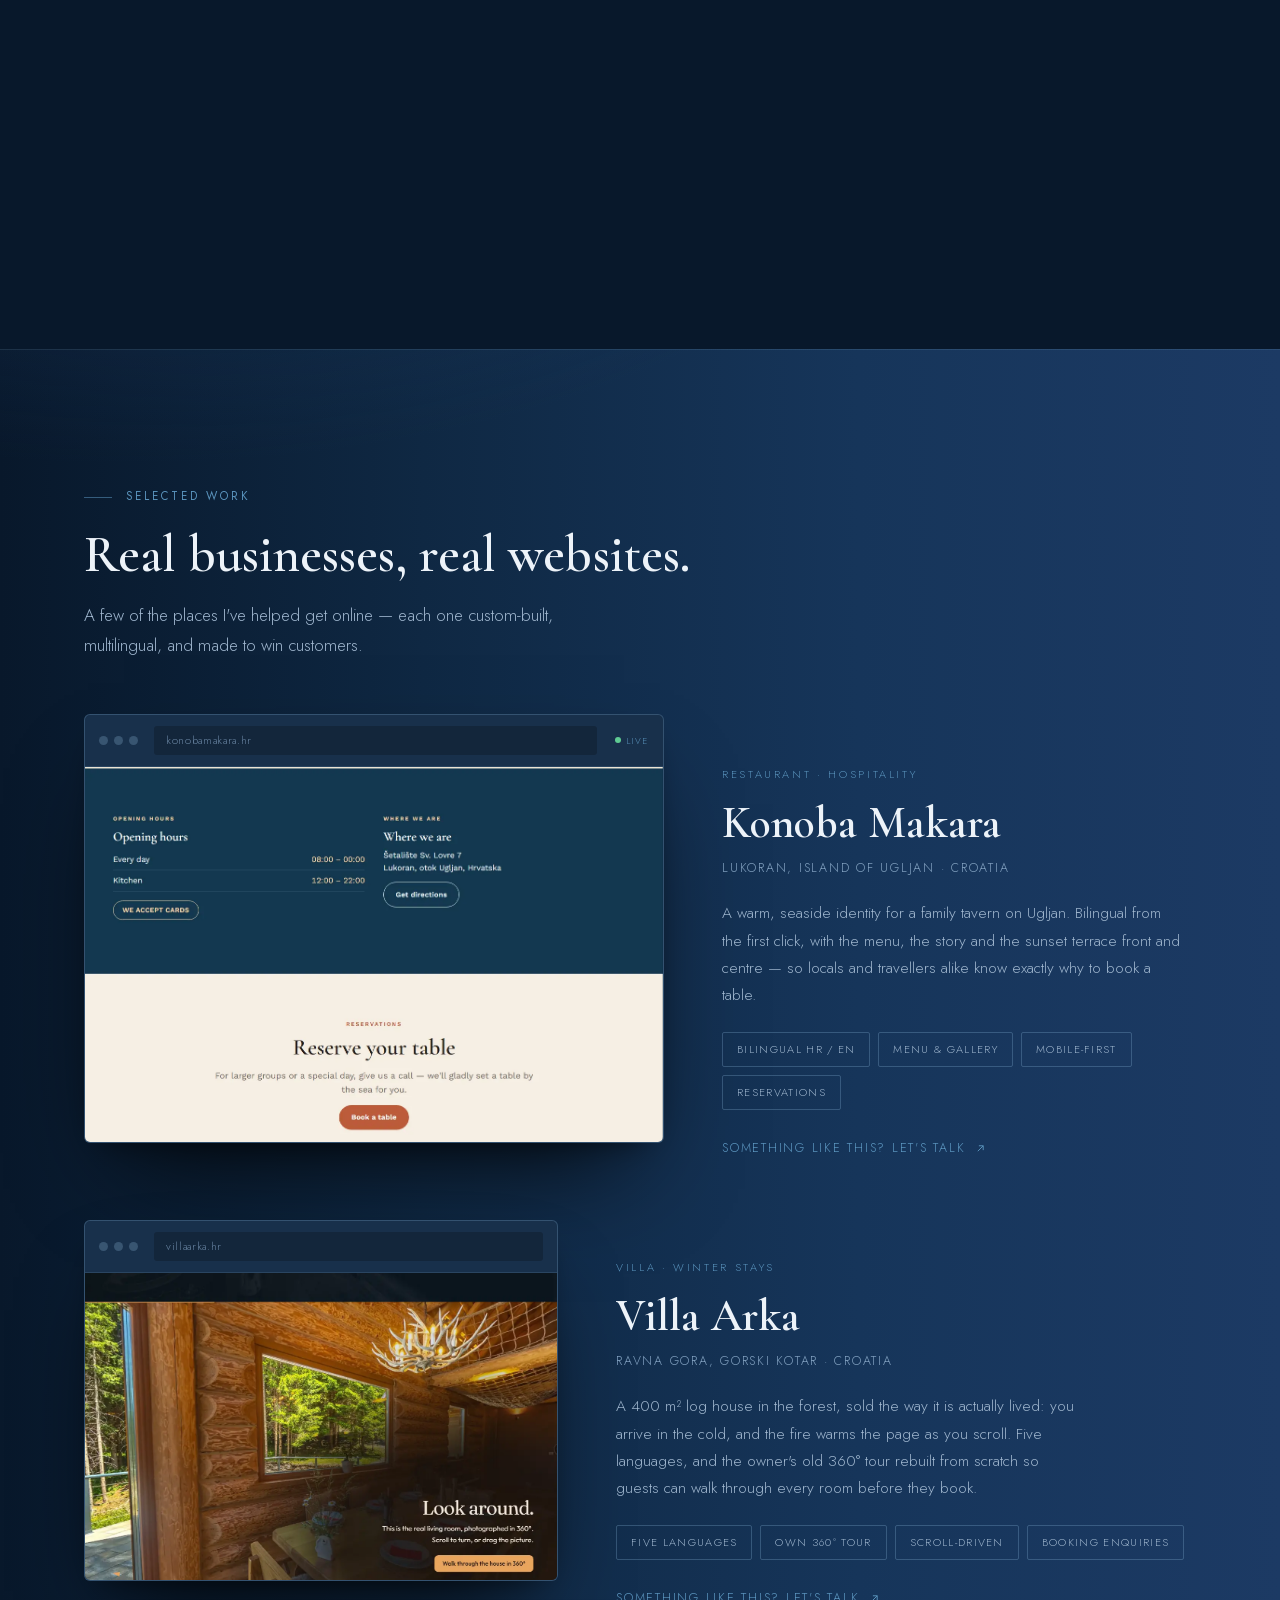
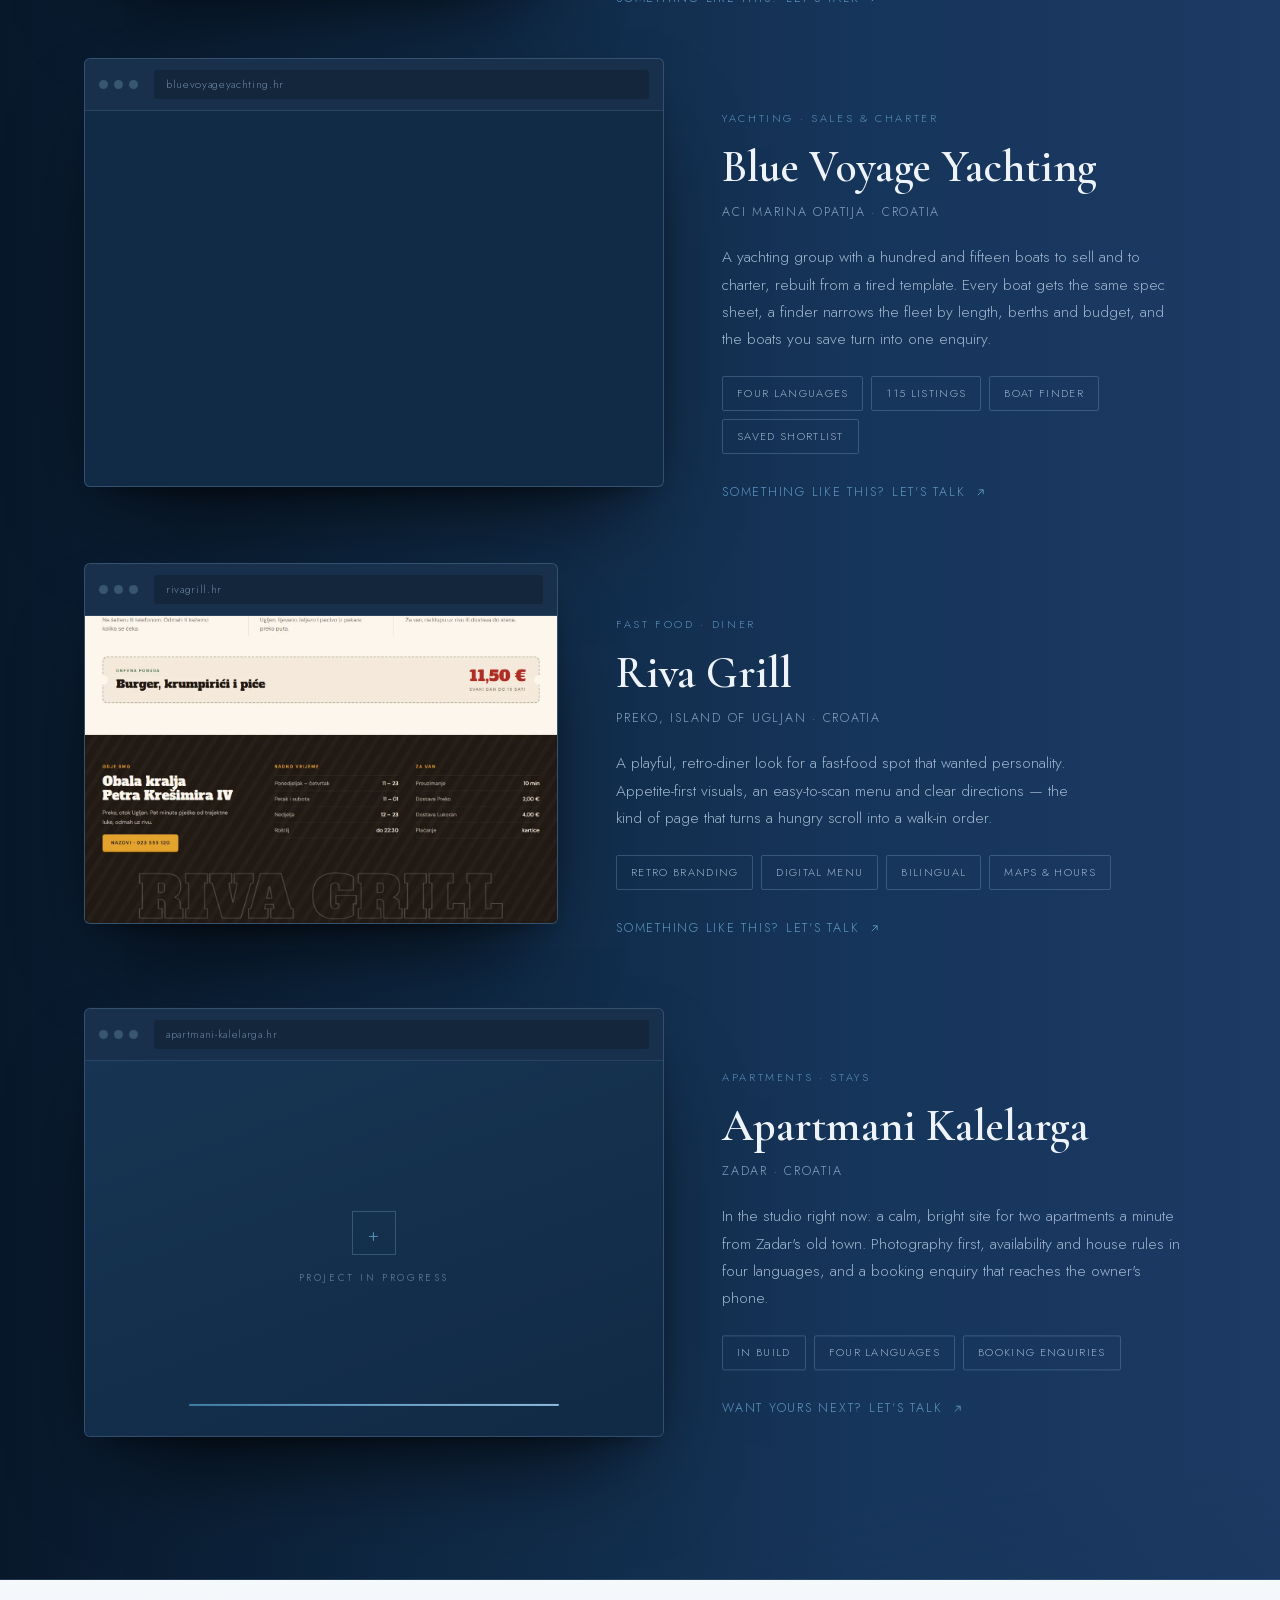
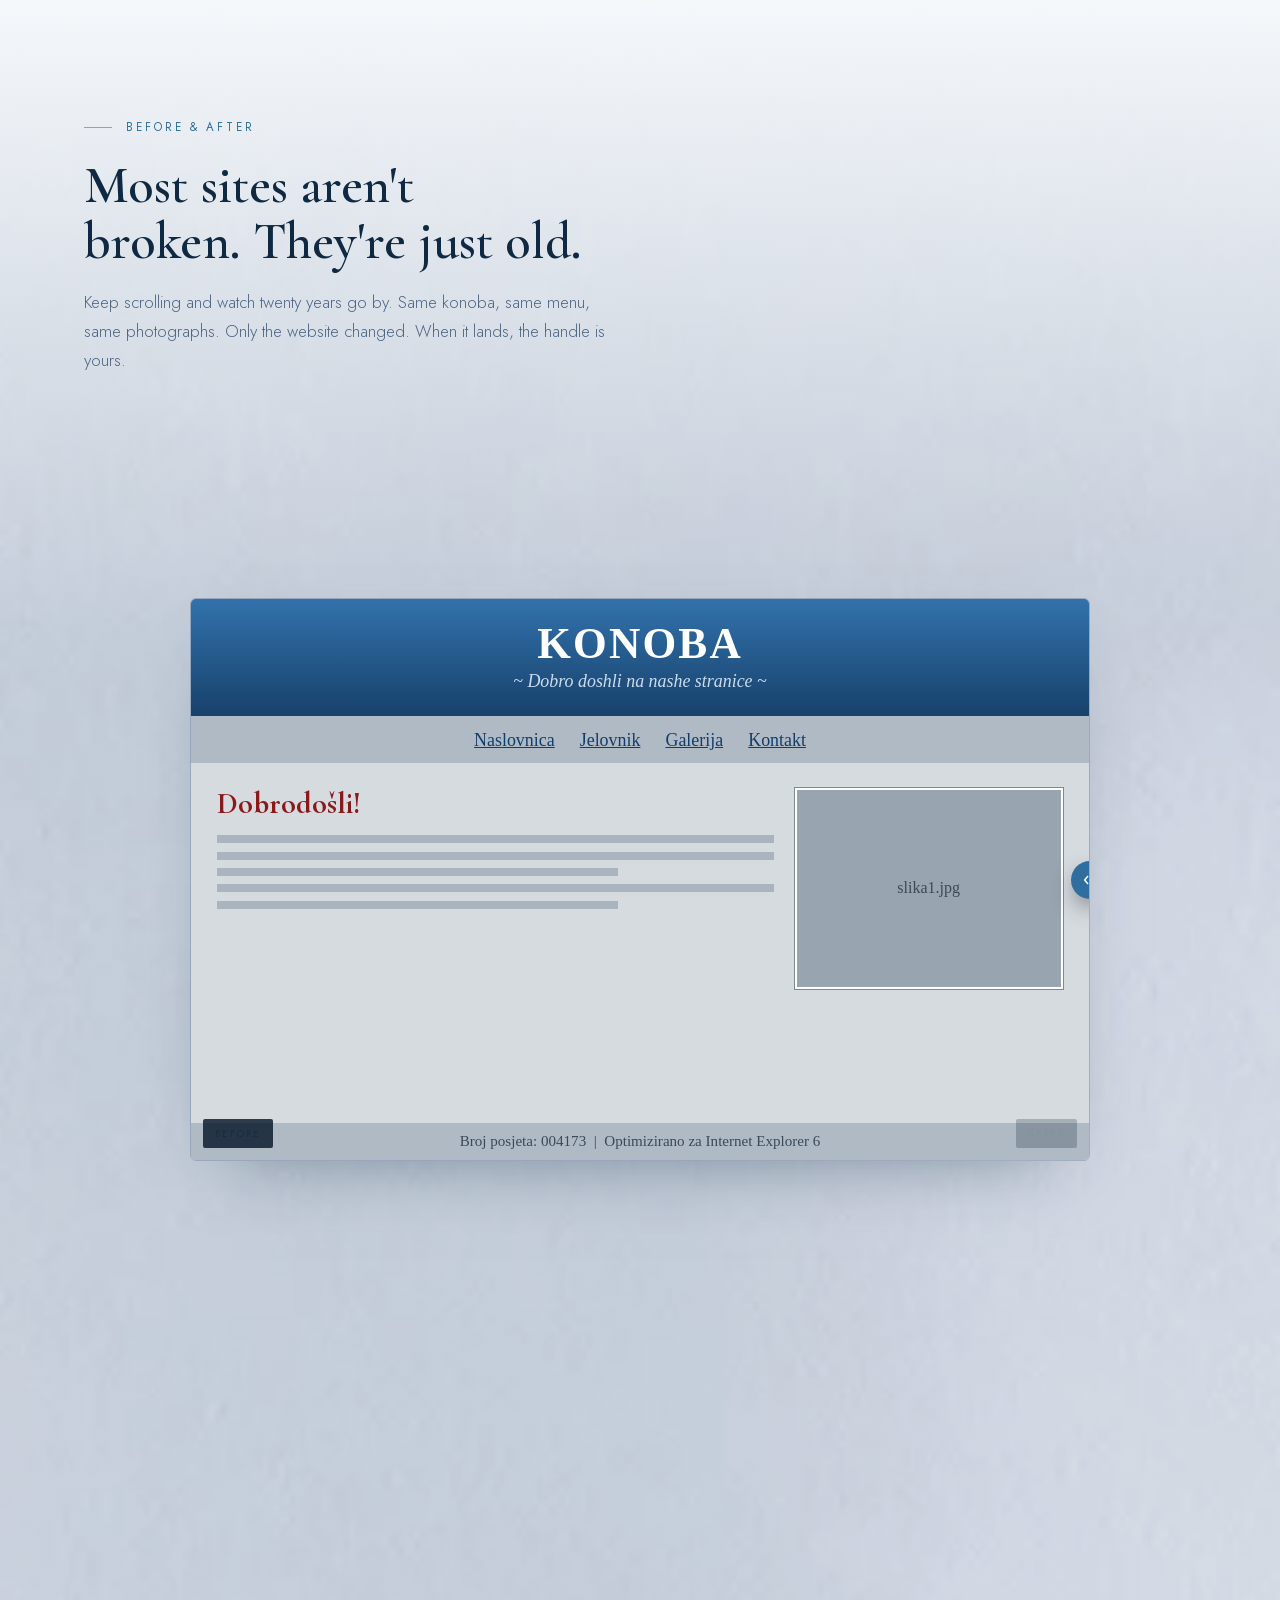
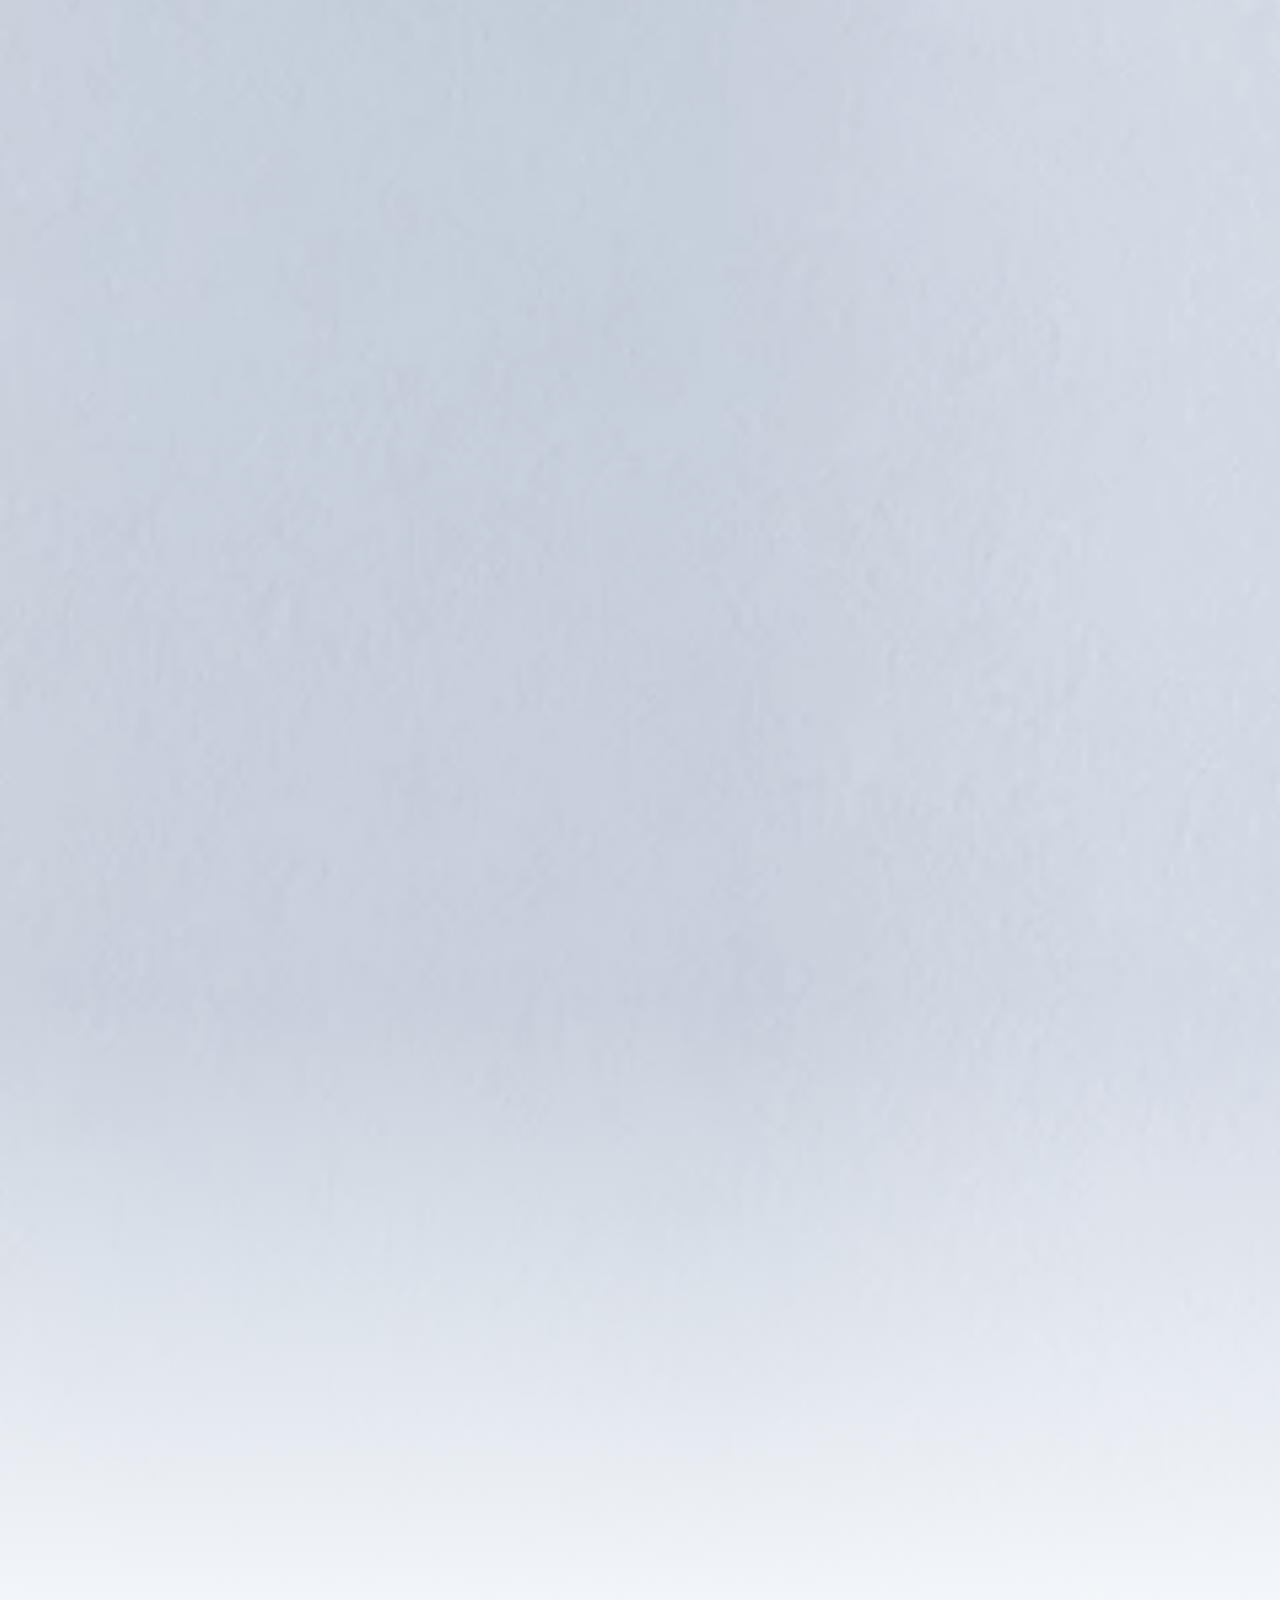
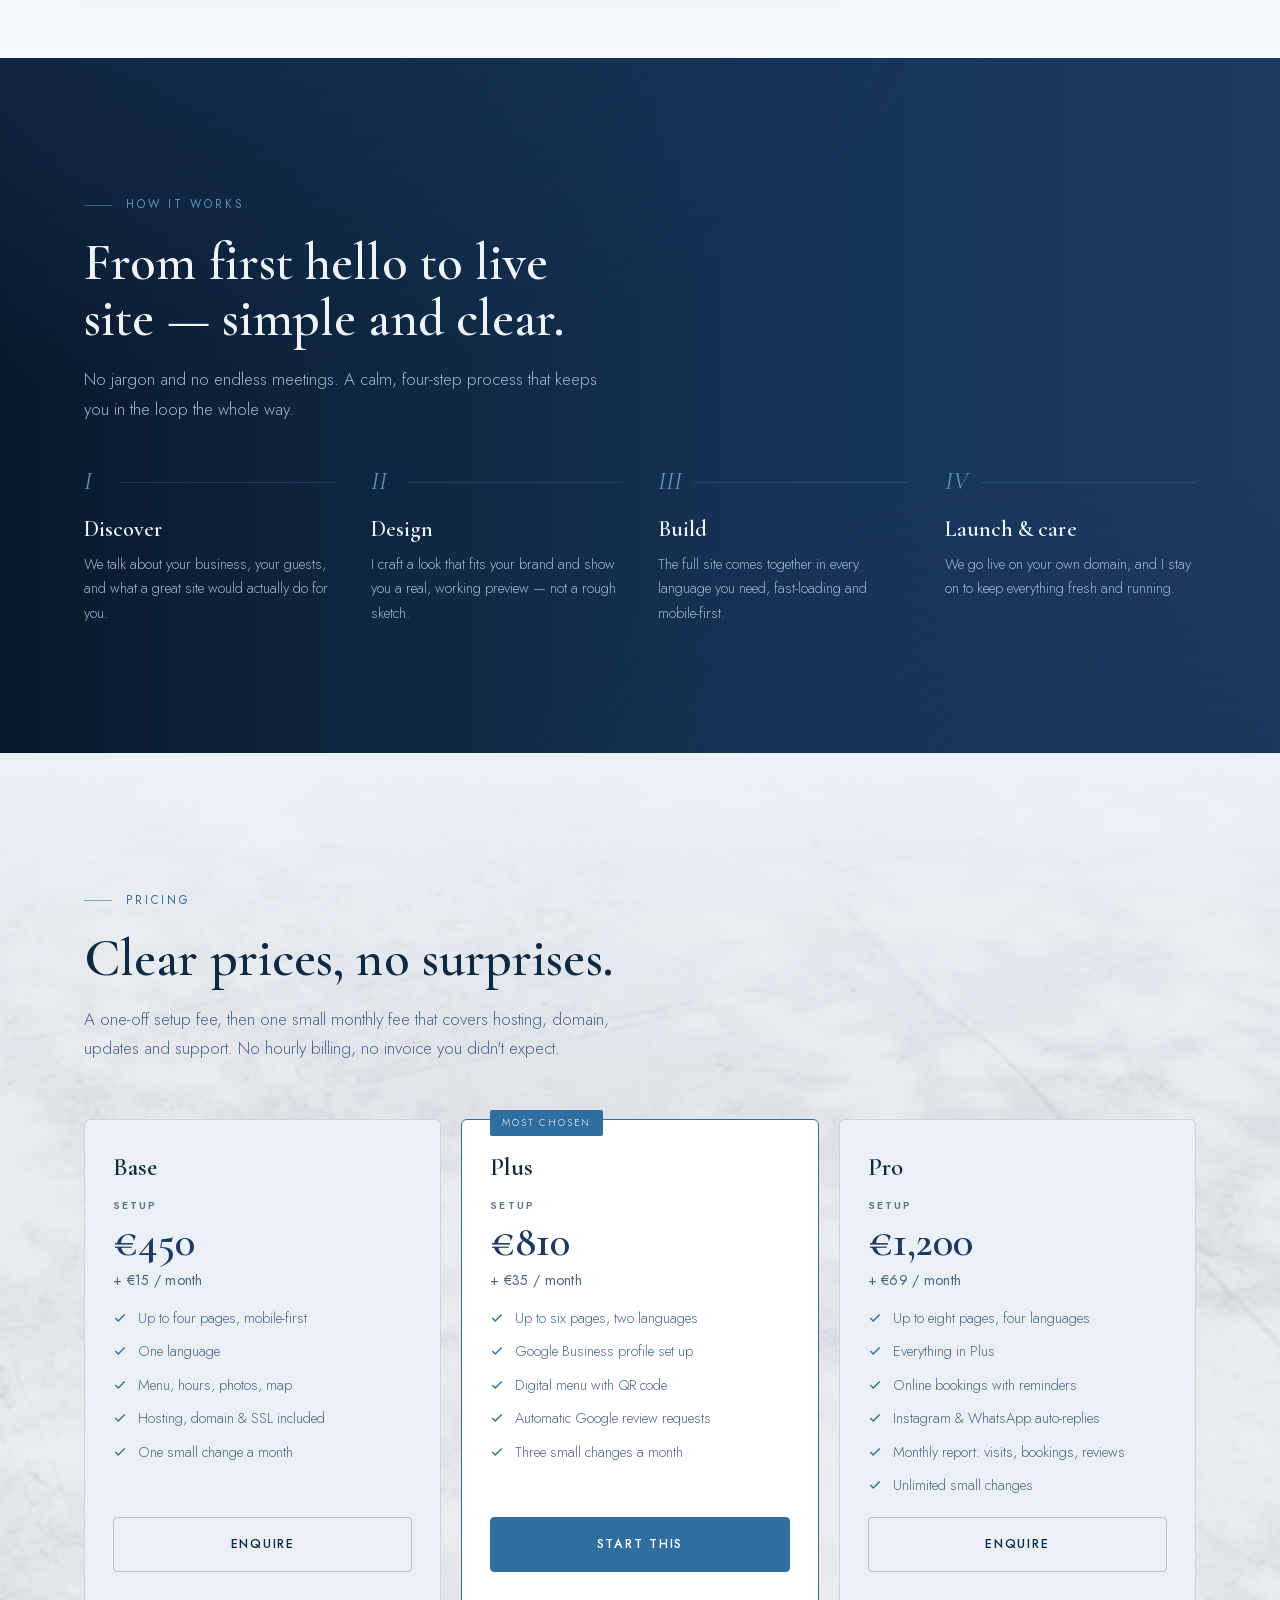
==== commit 97218d12: "Hero: quattro angoli indipendenti, i bordi dello schermo non sono verticali Segnalato dall'utente: g" ====
--- a/index.html
+++ b/index.html
@@ -1971,42 +1971,59 @@
     // mai, e con preload="auto" il visitatore si sarebbe scaricato quasi 4 MB
     // in 4G per niente.
 
-    // LO SCHERMO NON E' UN RETTANGOLO.
+    // LO SCHERMO NON E' UN RETTANGOLO, E I SUOI BORDI NON SONO VERTICALI.
     //
-    // Nel filmato il portatile e' ripreso di tre quarti: il bordo basso dello
-    // schermo scende verso destra e il lato destro e' piu' alto del sinistro,
-    // dal 6% all'inizio al 14% sul finale. Un rettangolo dritto, per quanto
-    // ben centrato, sbaglia dall'1,6% al 3,8% dell'altezza agli angoli, e si
-    // vede: la pagina sborda sulla cornice da una parte e lascia scoperta una
-    // fetta di schermo dall'altra. Per questo qui ci sono QUATTRO ANGOLI e non
-    // larghezza-piu-centro, e draw() ci posa sopra la pagina con una matrice
-    // prospettica invece che con una semplice traslazione.
+    // Nel filmato il portatile e' ripreso di tre quarti, quindi lo schermo e'
+    // un quadrilatero qualsiasi: il bordo basso scende verso destra, e i
+    // bordi laterali sono INCLINATI (pendenza -0,038 a destra, da -0,057 a
+    // -0,071 a sinistra). Da qui OTTO tabelle, i quattro angoli con la loro x
+    // e la loro y, e draw() ci posa sopra la pagina con una matrice
+    // prospettica invece che con una traslazione.
     //
-    // Misurati su tutti e 61 i fotogrammi del filmato codificato. Lo schermo
-    // si isola per il suo verde: muro, finestra e tavolo del bar sono chiari
-    // quanto il monitor ma caldi (g-r negativo), mentre lo schermo tiene
-    // g-r +9 e g-b +13 costanti, cornice del browser compresa.
+    // Due versioni sbagliate prima di questa, e lo sbordo medio misurato
+    // sull'angolo alto-sinistra dice quanto:
+    //   rettangolo dritto, larghezza+centro ............ fino a +42 px, con
+    //     in piu' uno strappo di sette fotogrammi dove la tabella era rotta
+    //   quadrilatero ma con i bordi laterali verticali .. +31,7 px medi
+    //   quattro angoli indipendenti (questo) ............  0,0 medi, +2,4 max
     //
-    // DUE TRAPPOLE, pagate entrambe:
-    // 1. Corsa verticale per COLONNA, mai per riga: un riflesso produce righe
-    //    piene, mai colonne piene.
-    // 2. Le linguette scure del browser spezzano la colonna e fanno scivolare
-    //    il bordo alto SOTTO la barra degli indirizzi, con un falso keystone
-    //    di 48 px sul finale. Vanno chiusi i buchi verticali (chiusura
-    //    morfologica di 51 px) prima di misurare.
+    // COME SI MISURA, e perche' le scorciatoie non reggono:
+    // 1. Il confine si prende a META' RAMPA di luminosita' fra cornice e
+    //    schermo, sotto il pixel, camminando da dentro verso fuori. Non con
+    //    una soglia fissa: la soglia dipende da quanto e' illuminata la scena.
+    // 2. Le rette dei bordi con THEIL-SEN, non ai minimi quadrati. Lo sporco
+    //    c'e' davvero: la spalla dell'uomo copre il bordo sinistro in basso
+    //    nei primi fotogrammi, le linguette scure del browser lo rompono in
+    //    alto negli ultimi.
+    // 3. Sui fotogrammi 0-2 lo sporco supera il 43%, cioe' la tenuta di
+    //    Theil-Sen. Quindi DUE PASSATE: pendenza per fotogramma, poi
+    //    adattamento GLOBALE di grado 3 con reiezione sulla serie temporale
+    //    (una finestra locale non basta -- i fotogrammi sporchi stanno al
+    //    bordo della serie e non hanno dati puliti da un lato, quindi li
+    //    segue invece di scartarli), e infine l'intercetta per fotogramma
+    //    con la MEDIANA, che regge fino al 50% di sporco.
     //
-    // I bordi grezzi sono poi passati per una regressione locale quadratica
-    // su +-8 fotogrammi: toglie il tremolio senza spianare il movimento. Ha
-    // corretto 2 misure su 366, con scarto quadratico medio di 1-5 px.
-    // Verificate disegnando i quadrilateri sui fotogrammi veri, prima di
-    // scrivere una riga di questo codice.
-    var QX0 = [0.3684,0.3668,0.3649,0.3628,0.3606,0.3583,0.3558,0.3533,0.3507,0.3480,0.3452,0.3423,0.3394,0.3364,0.3333,0.3300,0.3265,0.3227,0.3188,0.3149,0.3110,0.3071,0.3033,0.2995,0.2956,0.2916,0.2874,0.2831,0.2788,0.2745,0.2700,0.2654,0.2608,0.2562,0.2517,0.2474,0.2432,0.2390,0.2348,0.2306,0.2262,0.2217,0.2170,0.2122,0.2072,0.2020,0.1967,0.1911,0.1855,0.1799,0.1743,0.1690,0.1639,0.1590,0.1544,0.1500,0.1458,0.1418,0.1380,0.1345,0.1312];   // bordo sinistro
-    var QX1 = [0.7676,0.7678,0.7684,0.7692,0.7700,0.7709,0.7719,0.7728,0.7737,0.7746,0.7756,0.7767,0.7779,0.7792,0.7804,0.7816,0.7828,0.7841,0.7854,0.7868,0.7883,0.7898,0.7913,0.7929,0.7945,0.7962,0.7980,0.7998,0.8016,0.8034,0.8052,0.8070,0.8089,0.8108,0.8127,0.8148,0.8169,0.8190,0.8212,0.8235,0.8261,0.8287,0.8315,0.8343,0.8372,0.8400,0.8428,0.8455,0.8481,0.8507,0.8532,0.8558,0.8583,0.8609,0.8635,0.8659,0.8682,0.8704,0.8723,0.8740,0.8756];   // bordo destro
-    var QYA = [0.2062,0.2057,0.2050,0.2049,0.2053,0.2061,0.2068,0.2070,0.2064,0.2047,0.2022,0.1996,0.1974,0.1958,0.1950,0.1949,0.1950,0.1949,0.1939,0.1920,0.1893,0.1860,0.1825,0.1791,0.1765,0.1749,0.1740,0.1734,0.1731,0.1728,0.1723,0.1708,0.1685,0.1655,0.1621,0.1584,0.1545,0.1509,0.1483,0.1466,0.1457,0.1451,0.1444,0.1433,0.1411,0.1376,0.1330,0.1276,0.1222,0.1175,0.1137,0.1108,0.1084,0.1060,0.1037,0.1018,0.1004,0.0998,0.1006,0.1032,0.1077];   // angolo alto a sinistra
-    var QYB = [0.2053,0.2069,0.2081,0.2085,0.2082,0.2070,0.2052,0.2033,0.2017,0.2008,0.2004,0.2002,0.2000,0.1994,0.1983,0.1966,0.1948,0.1933,0.1921,0.1910,0.1896,0.1880,0.1859,0.1835,0.1809,0.1785,0.1765,0.1748,0.1731,0.1713,0.1693,0.1674,0.1657,0.1642,0.1632,0.1624,0.1618,0.1611,0.1601,0.1586,0.1566,0.1542,0.1516,0.1488,0.1457,0.1420,0.1382,0.1343,0.1303,0.1263,0.1224,0.1190,0.1160,0.1134,0.1108,0.1081,0.1054,0.1026,0.0996,0.0962,0.0931];   // angolo alto a destra
-    var QYC = [0.6602,0.6626,0.6651,0.6679,0.6707,0.6734,0.6761,0.6789,0.6817,0.6847,0.6877,0.6909,0.6944,0.6982,0.7021,0.7061,0.7103,0.7147,0.7189,0.7227,0.7261,0.7293,0.7325,0.7360,0.7401,0.7451,0.7508,0.7569,0.7630,0.7689,0.7747,0.7803,0.7859,0.7914,0.7971,0.8028,0.8087,0.8146,0.8205,0.8265,0.8325,0.8386,0.8450,0.8514,0.8579,0.8646,0.8715,0.8784,0.8852,0.8919,0.8983,0.9047,0.9111,0.9176,0.9240,0.9302,0.9362,0.9418,0.9470,0.9514,0.9551];   // angolo basso a destra
-    var QYD = [0.6343,0.6361,0.6384,0.6408,0.6433,0.6459,0.6485,0.6510,0.6535,0.6560,0.6588,0.6617,0.6647,0.6679,0.6712,0.6747,0.6782,0.6816,0.6849,0.6881,0.6913,0.6945,0.6977,0.7010,0.7046,0.7085,0.7126,0.7170,0.7216,0.7261,0.7307,0.7352,0.7397,0.7443,0.7490,0.7537,0.7586,0.7636,0.7685,0.7733,0.7781,0.7831,0.7882,0.7935,0.7987,0.8040,0.8092,0.8142,0.8190,0.8238,0.8286,0.8335,0.8384,0.8432,0.8480,0.8525,0.8567,0.8607,0.8643,0.8677,0.8709];   // angolo basso a sinistra
-    var FRAMES = 61, FPS = 12, BLEED = 1.004;   /* un filo oltre il bordo misurato, se no resta un capello di schermo scoperto */
+    // Residuo mediano 0,15 px. Verificato ridisegnando i quadrilateri sui
+    // fotogrammi veri e misurando lo scarto di ogni bordo, prima di scrivere
+    // una riga di questo codice.
+    //
+    // Nota: sui fotogrammi 7-18 la spalla dell'uomo copre DAVVERO l'angolo
+    // basso-sinistra dello schermo. Li' il modello e' giusto e la misura no.
+    // Non importa: il pannello compare solo dal fotogramma 23 in poi.
+    var QAX = [0.3711,0.3702,0.3683,0.3664,0.3644,0.3621,0.3600,0.3579,0.3556,0.3531,0.3509,0.3486,0.3460,0.3434,0.3410,0.3384,0.3357,0.3327,0.3297,0.3266,0.3233,0.3199,0.3165,0.3128,0.3090,0.3052,0.3014,0.2972,0.2932,0.2891,0.2851,0.2806,0.2765,0.2725,0.2684,0.2643,0.2605,0.2566,0.2529,0.2487,0.2446,0.2402,0.2360,0.2314,0.2265,0.2214,0.2161,0.2109,0.2059,0.2009,0.1961,0.1911,0.1865,0.1819,0.1776,0.1731,0.1691,0.1651,0.1615,0.1578,0.1545];   // alto-sx, x
+    var QAY = [0.1996,0.1991,0.1984,0.1981,0.1986,0.1981,0.1966,0.1950,0.1957,0.1941,0.1924,0.1917,0.1915,0.1903,0.1892,0.1879,0.1883,0.1873,0.1851,0.1834,0.1830,0.1805,0.1771,0.1747,0.1735,0.1712,0.1683,0.1672,0.1667,0.1652,0.1619,0.1589,0.1579,0.1555,0.1531,0.1506,0.1506,0.1489,0.1460,0.1442,0.1431,0.1400,0.1365,0.1333,0.1322,0.1282,0.1238,0.1203,0.1180,0.1142,0.1101,0.1064,0.1048,0.1025,0.0992,0.0971,0.0960,0.0936,0.0907,0.0884,0.0875];   // alto-sx, y
+    var QBX = [0.7711,0.7715,0.7723,0.7731,0.7739,0.7748,0.7757,0.7768,0.7775,0.7784,0.7795,0.7806,0.7816,0.7828,0.7841,0.7854,0.7865,0.7877,0.7891,0.7906,0.7921,0.7935,0.7949,0.7966,0.7981,0.7998,0.8017,0.8035,0.8054,0.8074,0.8093,0.8112,0.8131,0.8150,0.8171,0.8193,0.8213,0.8236,0.8260,0.8286,0.8311,0.8338,0.8365,0.8394,0.8421,0.8449,0.8476,0.8504,0.8531,0.8560,0.8585,0.8612,0.8637,0.8660,0.8682,0.8706,0.8728,0.8750,0.8770,0.8790,0.8807];   // alto-dx, x
+    var QBY = [0.2026,0.2021,0.2015,0.2012,0.2018,0.2013,0.1999,0.1983,0.1990,0.1975,0.1958,0.1952,0.1950,0.1939,0.1928,0.1916,0.1920,0.1911,0.1889,0.1873,0.1869,0.1845,0.1811,0.1787,0.1776,0.1754,0.1726,0.1715,0.1711,0.1697,0.1663,0.1635,0.1625,0.1602,0.1578,0.1554,0.1554,0.1538,0.1509,0.1492,0.1482,0.1452,0.1417,0.1387,0.1376,0.1337,0.1294,0.1260,0.1238,0.1200,0.1161,0.1125,0.1109,0.1088,0.1055,0.1035,0.1025,0.1002,0.0974,0.0952,0.0944];   // alto-dx, y
+    var QCX = [0.7609,0.7613,0.7620,0.7628,0.7636,0.7644,0.7653,0.7663,0.7670,0.7678,0.7688,0.7699,0.7708,0.7719,0.7731,0.7743,0.7754,0.7765,0.7777,0.7791,0.7805,0.7819,0.7832,0.7847,0.7861,0.7876,0.7894,0.7910,0.7928,0.7946,0.7964,0.7981,0.7999,0.8016,0.8035,0.8055,0.8074,0.8095,0.8118,0.8142,0.8166,0.8190,0.8216,0.8243,0.8268,0.8294,0.8319,0.8344,0.8370,0.8396,0.8420,0.8444,0.8468,0.8489,0.8510,0.8531,0.8552,0.8572,0.8592,0.8610,0.8626];   // basso-dx, x
+    var QCY = [0.6610,0.6624,0.6647,0.6677,0.6718,0.6755,0.6774,0.6800,0.6843,0.6870,0.6893,0.6927,0.6969,0.7005,0.7037,0.7076,0.7128,0.7168,0.7201,0.7240,0.7295,0.7330,0.7357,0.7397,0.7452,0.7496,0.7537,0.7599,0.7670,0.7728,0.7769,0.7823,0.7891,0.7943,0.7991,0.8051,0.8128,0.8182,0.8230,0.8294,0.8366,0.8424,0.8473,0.8537,0.8626,0.8687,0.8736,0.8804,0.8881,0.8948,0.9002,0.9059,0.9137,0.9201,0.9250,0.9314,0.9384,0.9435,0.9477,0.9525,0.9577];   // basso-dx, y
+    var QDX = [0.3572,0.3561,0.3541,0.3519,0.3497,0.3472,0.3449,0.3425,0.3401,0.3373,0.3349,0.3323,0.3295,0.3266,0.3240,0.3211,0.3181,0.3149,0.3115,0.3081,0.3045,0.3008,0.2971,0.2931,0.2890,0.2849,0.2807,0.2762,0.2718,0.2674,0.2630,0.2582,0.2537,0.2494,0.2450,0.2405,0.2363,0.2321,0.2281,0.2237,0.2192,0.2145,0.2100,0.2050,0.1998,0.1943,0.1888,0.1832,0.1779,0.1726,0.1675,0.1623,0.1574,0.1526,0.1482,0.1436,0.1394,0.1354,0.1317,0.1279,0.1247];   // basso-sx, x
+    var QDY = [0.6340,0.6352,0.6372,0.6398,0.6436,0.6468,0.6484,0.6505,0.6543,0.6566,0.6585,0.6614,0.6651,0.6681,0.6708,0.6741,0.6787,0.6820,0.6846,0.6879,0.6927,0.6954,0.6974,0.7006,0.7052,0.7088,0.7120,0.7173,0.7234,0.7282,0.7312,0.7356,0.7415,0.7456,0.7493,0.7542,0.7608,0.7650,0.7687,0.7739,0.7799,0.7843,0.7880,0.7930,0.8005,0.8051,0.8086,0.8138,0.8200,0.8251,0.8290,0.8332,0.8395,0.8444,0.8477,0.8527,0.8581,0.8618,0.8645,0.8678,0.8717];   // basso-sx, y
+    var FRAMES = 61, FPS = 12, BLEED = 1.000;
+    /* BLEED era 1.004 e contribuiva allo sbordo. Ora i bordi sono presi a
+       META' RAMPA fra cornice e schermo, cioe' sul confine vero: allargare
+       non serve piu'. Mezza rampa (~1px) resta scoperta e si legge come il
+       filo scuro della cornice, che semmai aiuta l'illusione. Sbordare no:
+       pagina chiara sopra cornice scura si vede subito. */
     var VIDEO_A = 16/9;
 
     // No interpolation: the video snaps to a whole frame, so the overlay uses
@@ -2202,20 +2219,27 @@
 
       // I quattro angoli dello schermo in questo fotogramma, portati dalle
       // coordinate del filmato a quelle della finestra.
-      var qa = oX + QX0[fi] * dW, qb = oX + QX1[fi] * dW;
-      var c = [[qa, oY + QYA[fi] * dH],    // alto a sinistra
-               [qb, oY + QYB[fi] * dH],    // alto a destra
-               [qb, oY + QYC[fi] * dH],    // basso a destra
-               [qa, oY + QYD[fi] * dH]];   // basso a sinistra
-
-      // Un filo oltre il bordo misurato: la soglia del rilevatore cade dentro
-      // la sfumatura del bordo, e senza questo resta un capello di schermo
-      // scoperto lungo la cornice.
-      var gx = (c[0][0] + c[1][0] + c[2][0] + c[3][0]) / 4;
-      var gy = (c[0][1] + c[1][1] + c[2][1] + c[3][1]) / 4;
-      for(var ci = 0; ci < 4; ci++){
-        c[ci][0] = gx + (c[ci][0] - gx) * BLEED;
-        c[ci][1] = gy + (c[ci][1] - gy) * BLEED;
+      // QUATTRO ANGOLI INDIPENDENTI, in senso orario da alto-sinistra.
+      //
+      // Prima i due angoli di sinistra condividevano una x e i due di destra
+      // un'altra, cioe' bordi verticali. Ma i bordi verticali dello schermo
+      // sono INCLINATI -- a meta' filmato il sinistro va da x=540,7 in alto a
+      // x=506,2 in basso -- e una verticale sola, presa sul punto piu'
+      // sporgente, mette un angolo sulla cornice e l'altro dentro lo schermo.
+      // Misurato sull'angolo alto-sinistra: 31,7 px di sbordo medio, 42,5 nel
+      // caso peggiore. Con gli angoli separati: 0,0 medi, 2,4 nel peggiore.
+      var c = [[oX + QAX[fi] * dW, oY + QAY[fi] * dH],    // alto a sinistra
+               [oX + QBX[fi] * dW, oY + QBY[fi] * dH],    // alto a destra
+               [oX + QCX[fi] * dW, oY + QCY[fi] * dH],    // basso a destra
+               [oX + QDX[fi] * dW, oY + QDY[fi] * dH]];   // basso a sinistra
+
+      if(BLEED !== 1){
+        var gx = (c[0][0] + c[1][0] + c[2][0] + c[3][0]) / 4;
+        var gy = (c[0][1] + c[1][1] + c[2][1] + c[3][1]) / 4;
+        for(var ci = 0; ci < 4; ci++){
+          c[ci][0] = gx + (c[ci][0] - gx) * BLEED;
+          c[ci][1] = gy + (c[ci][1] - gy) * BLEED;
+        }
       }
 
       // Sul finale il pannello si posa esattamente sulla finestra: gli angoli
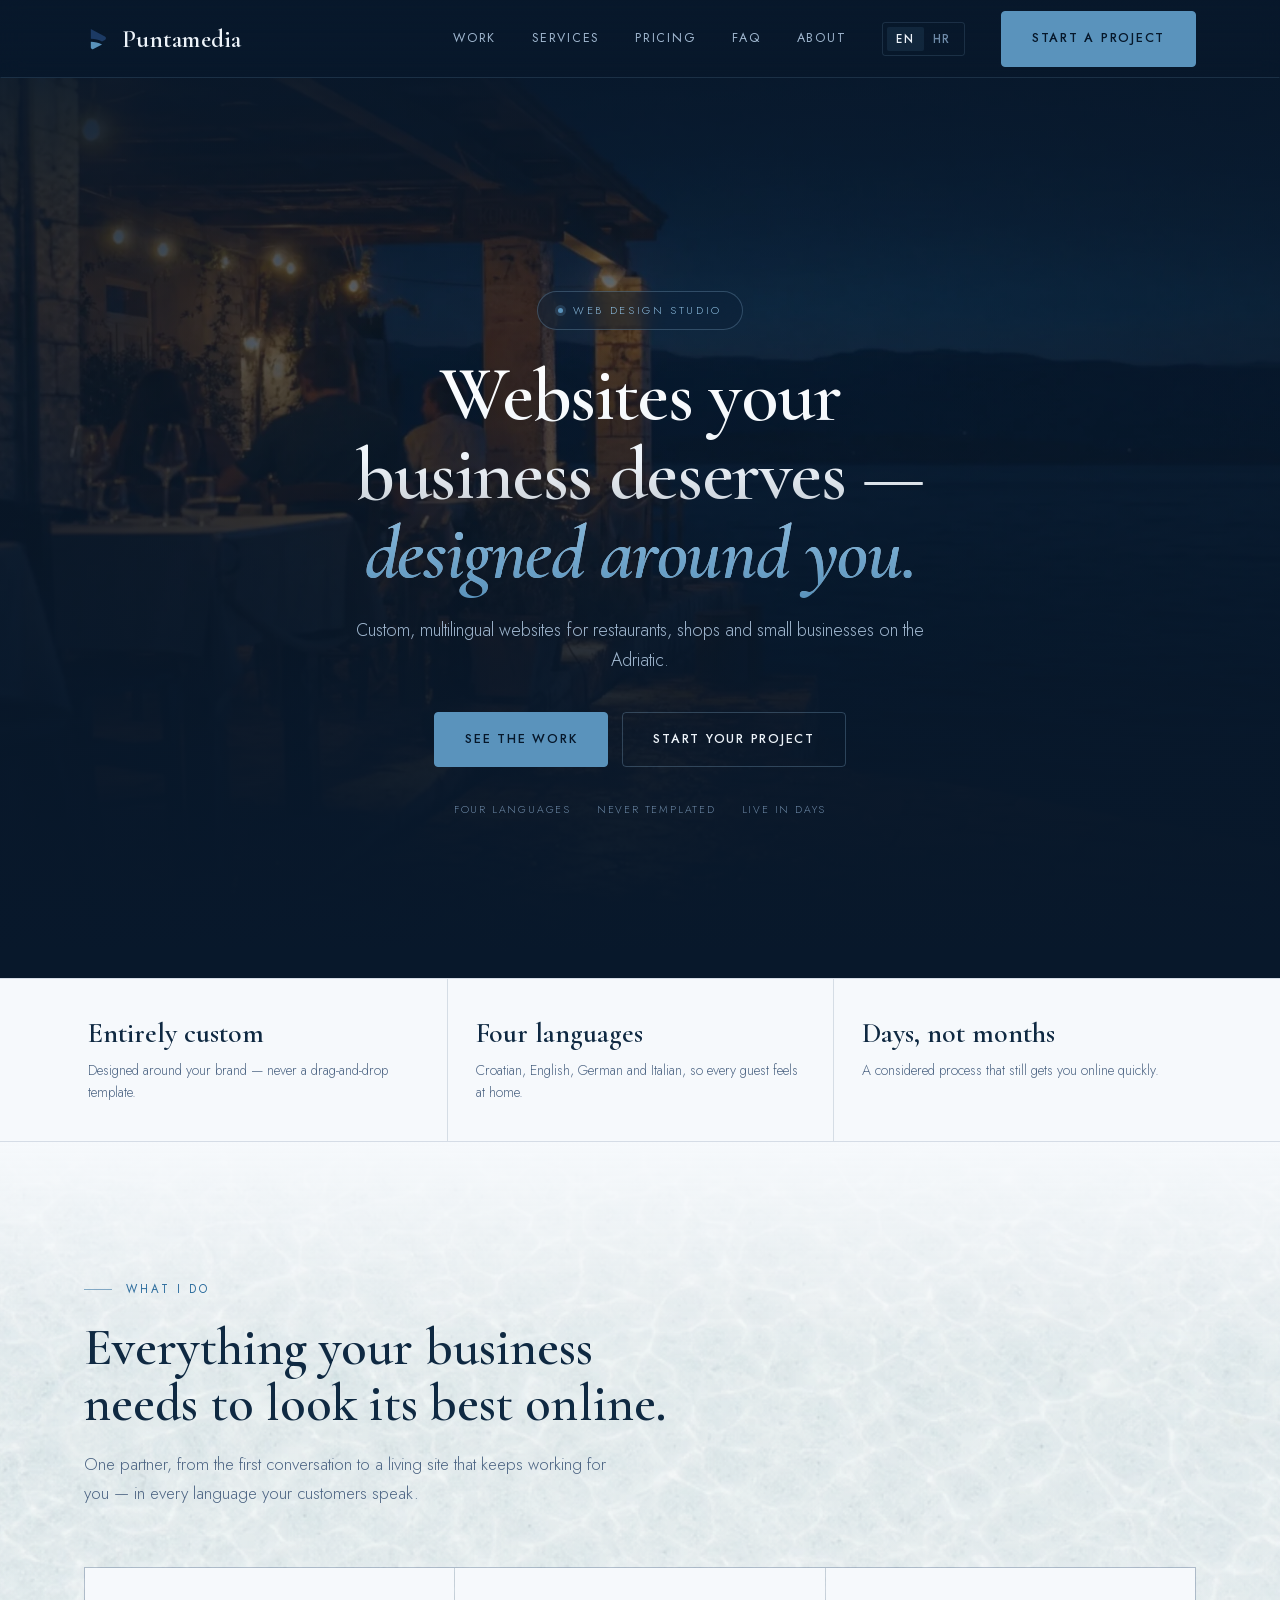
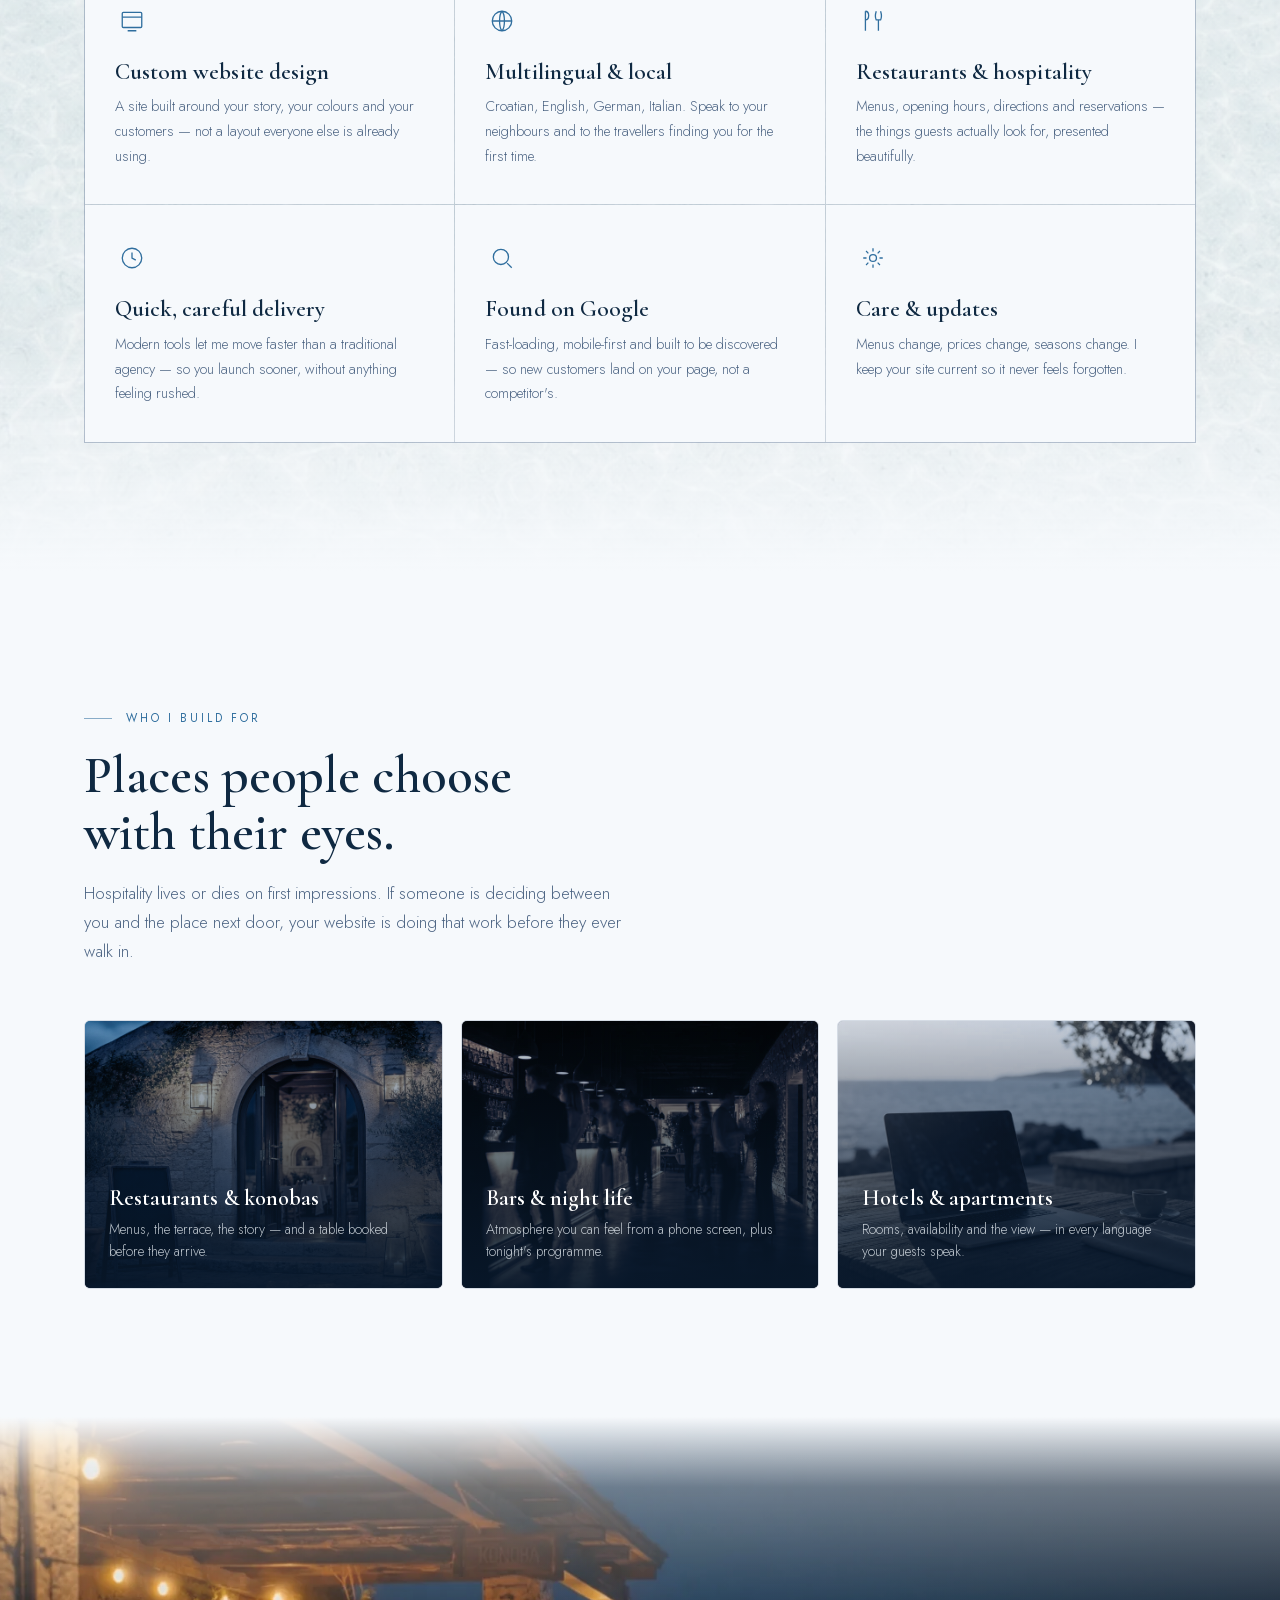
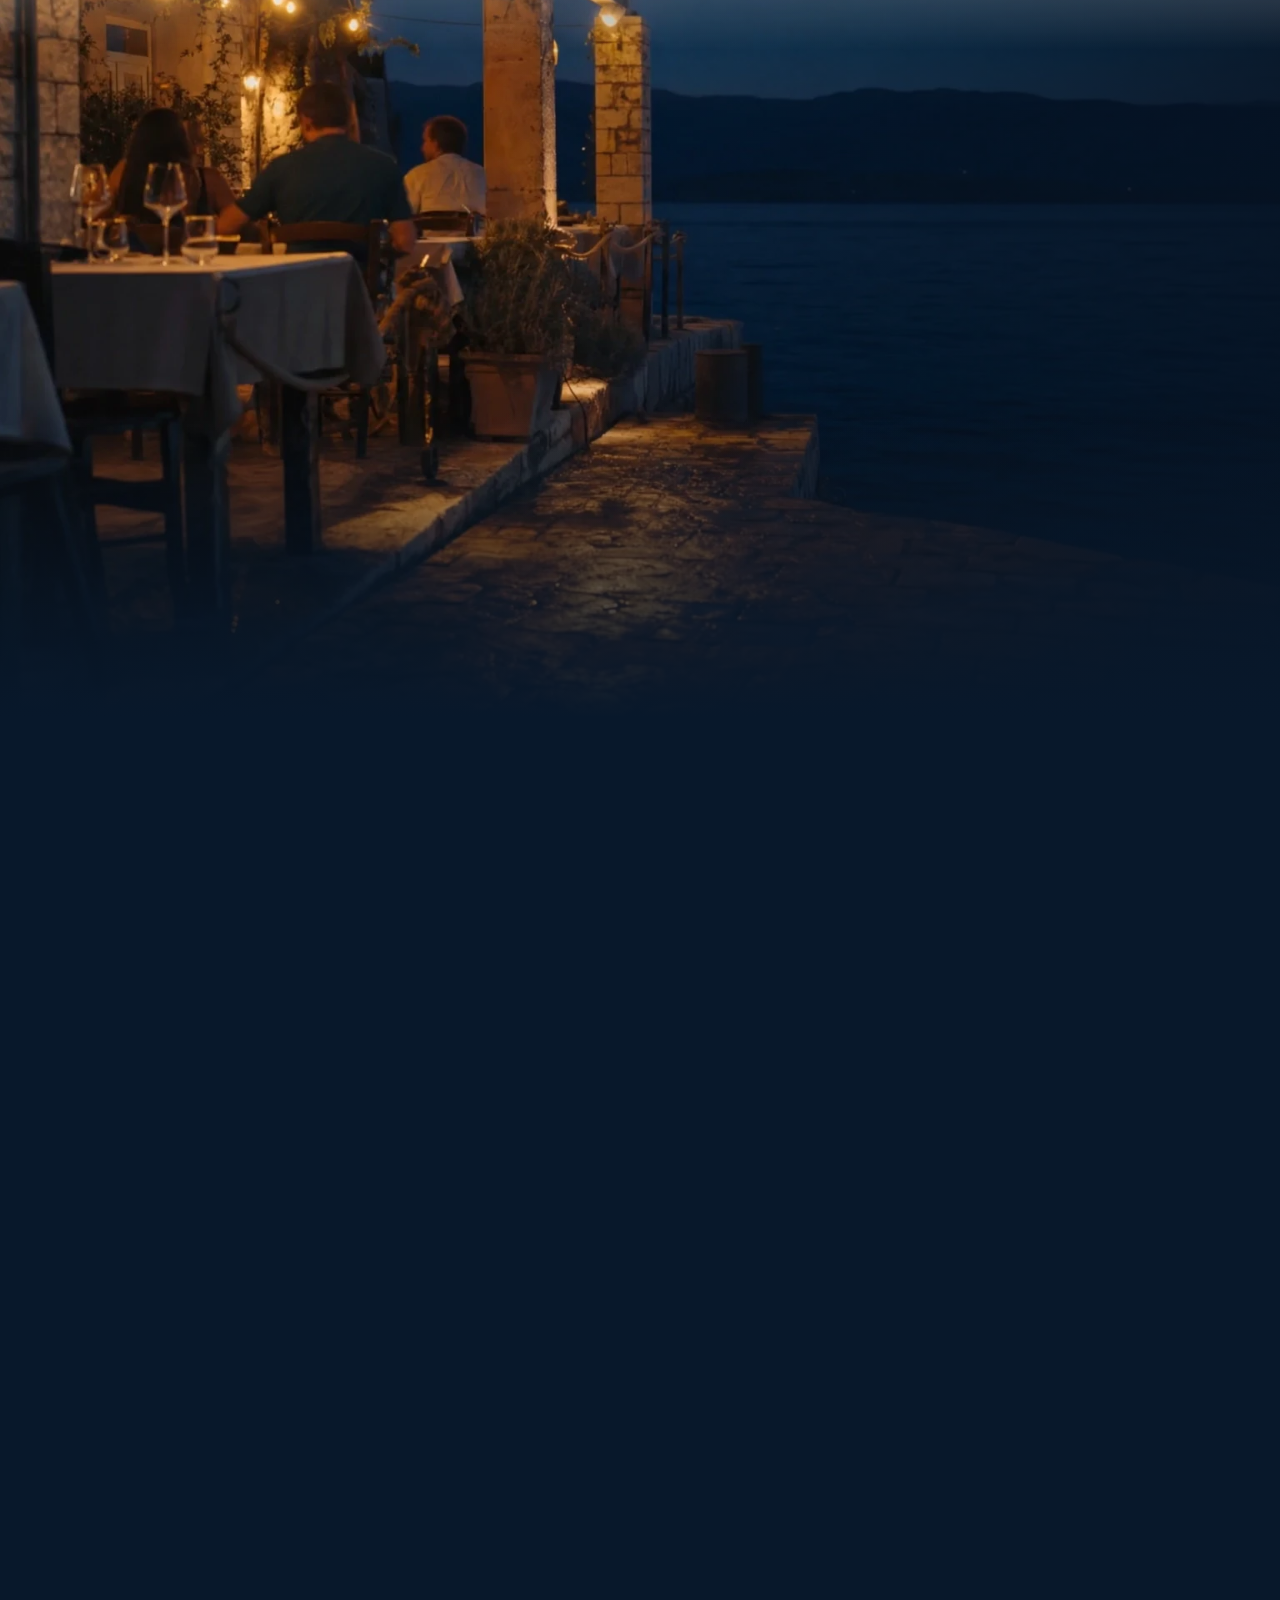
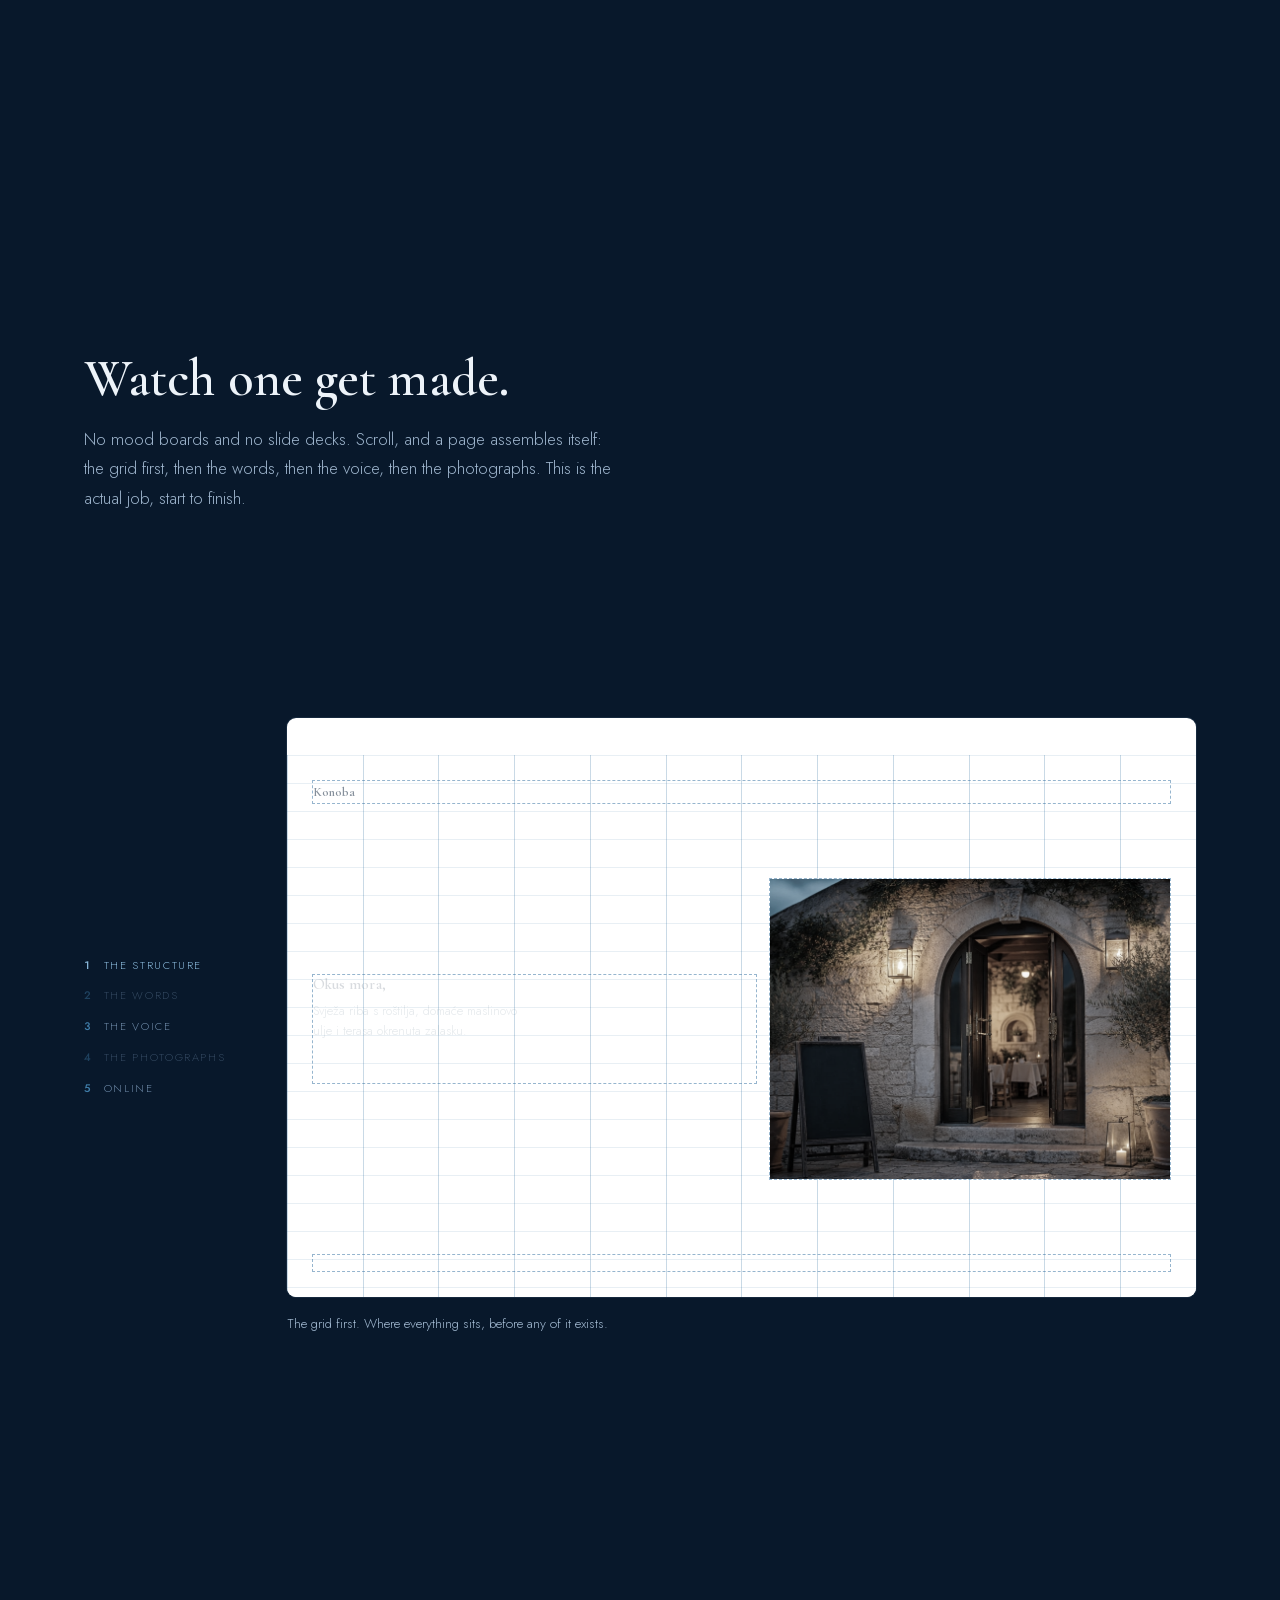
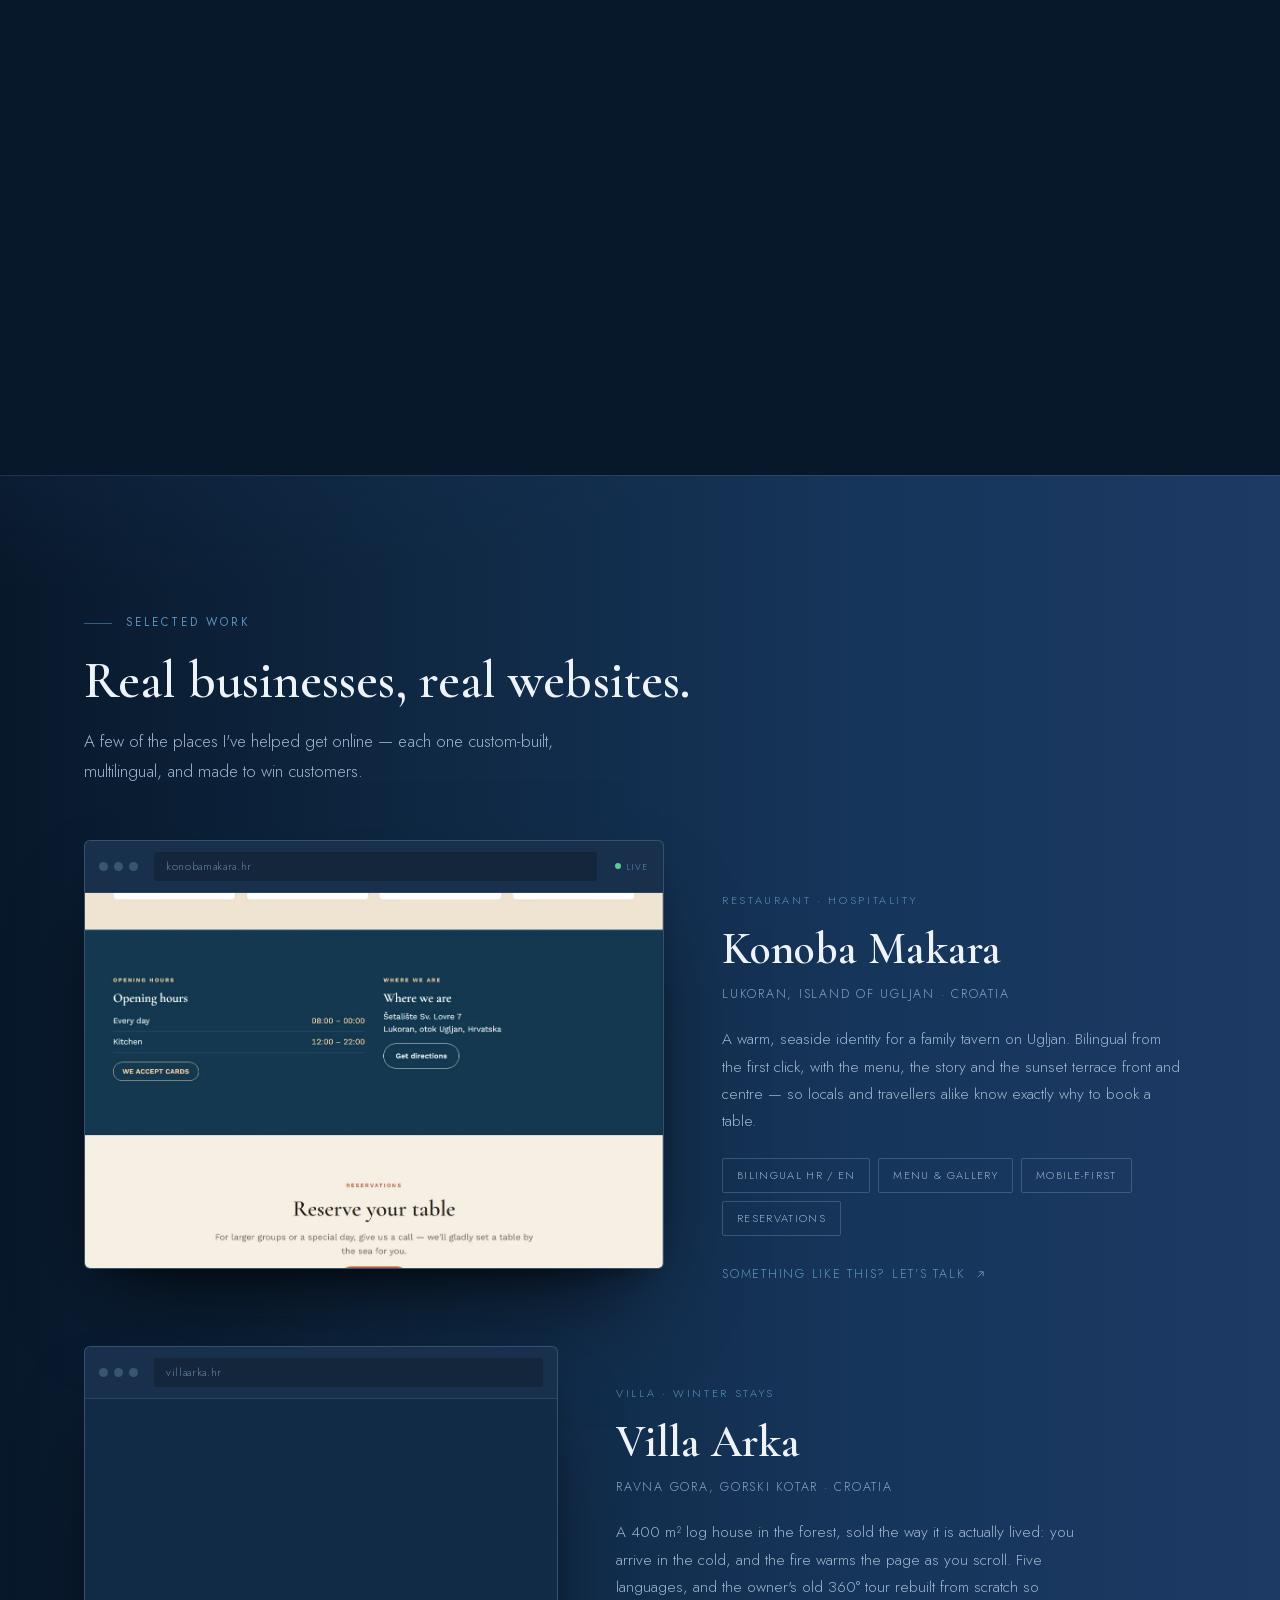
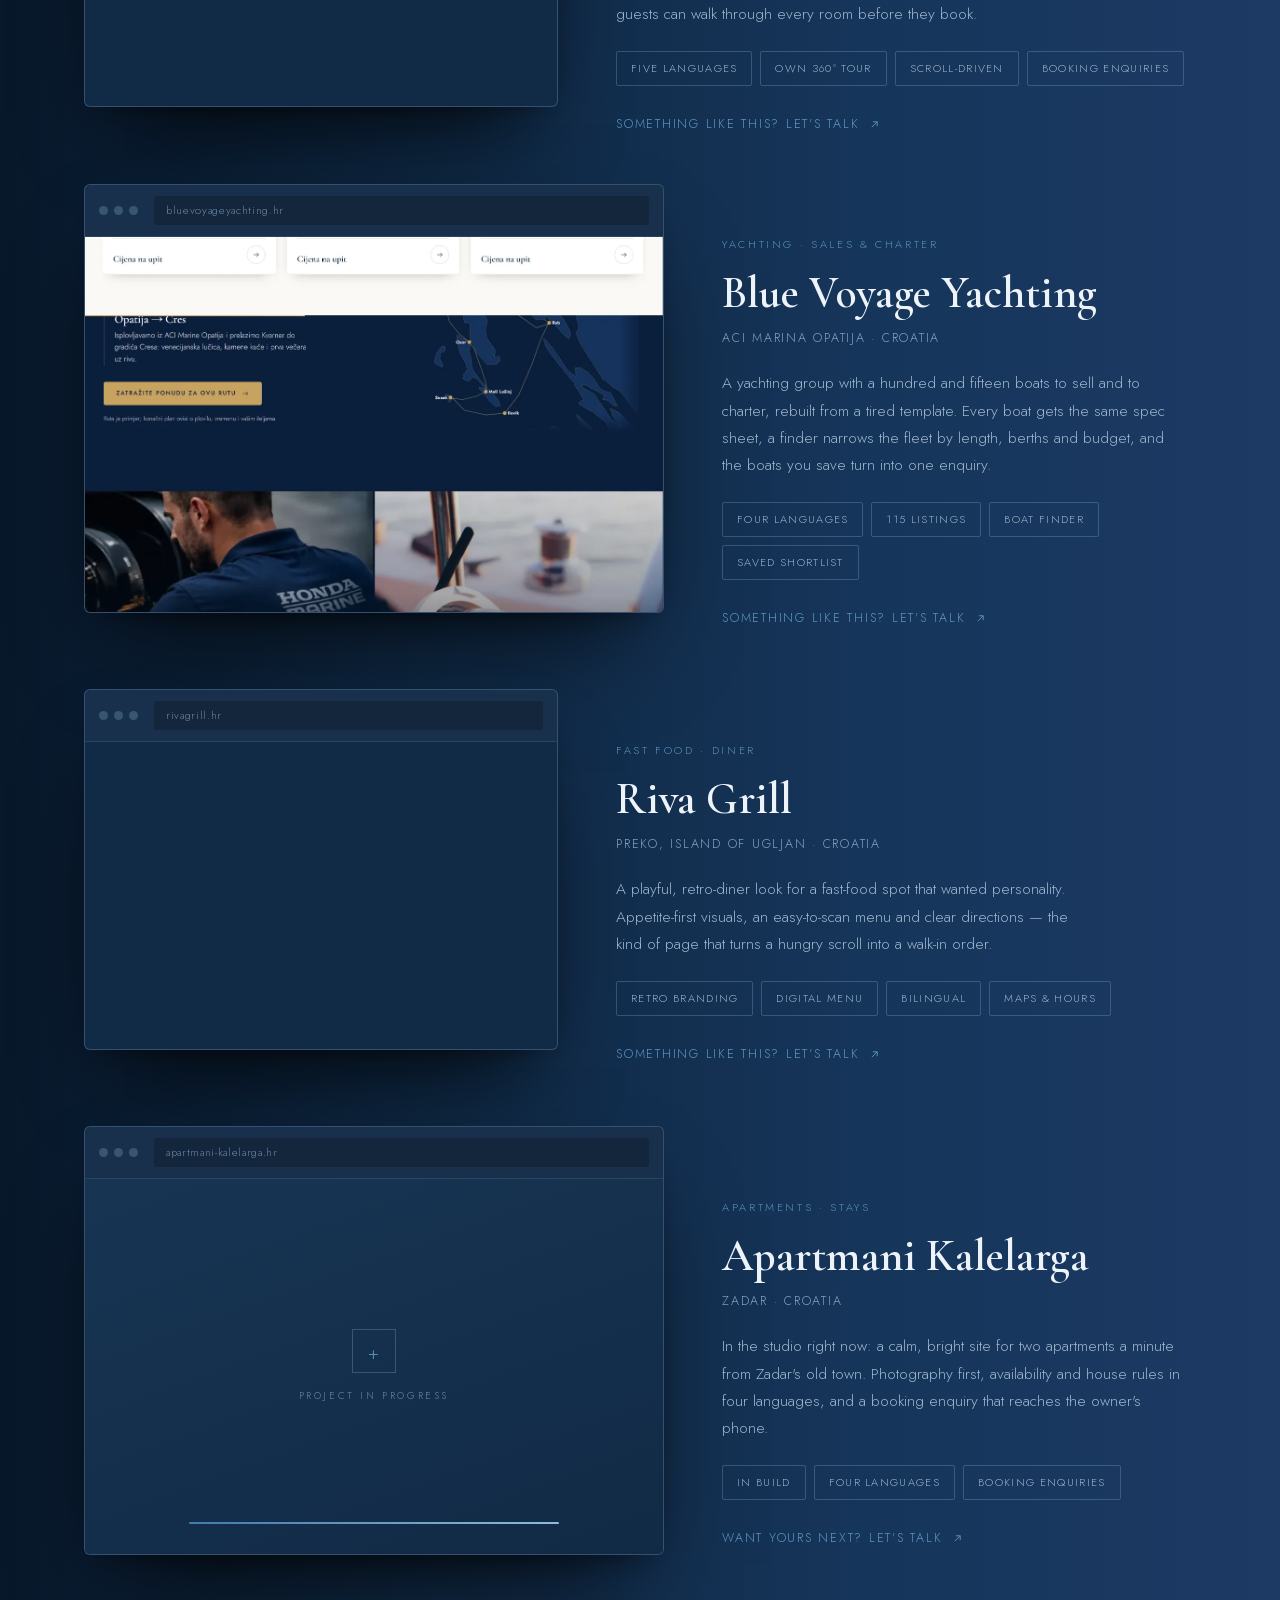
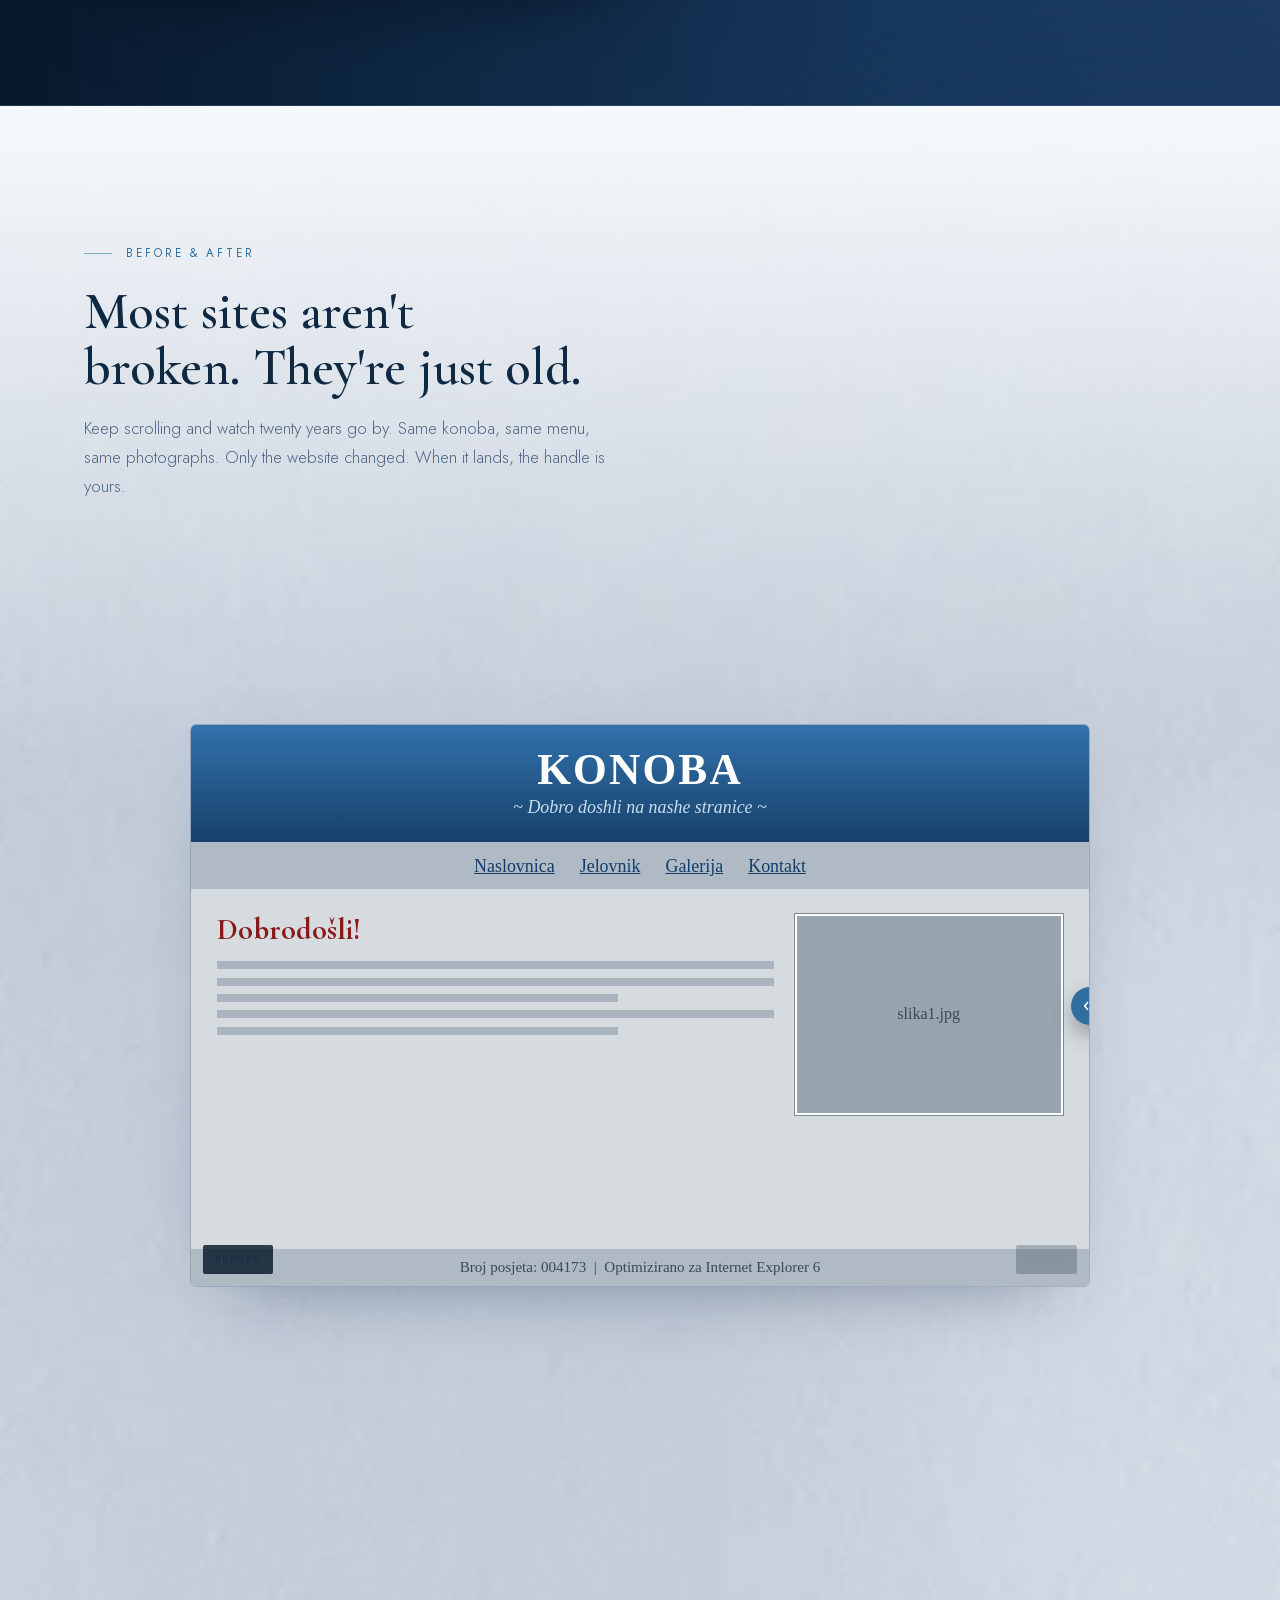
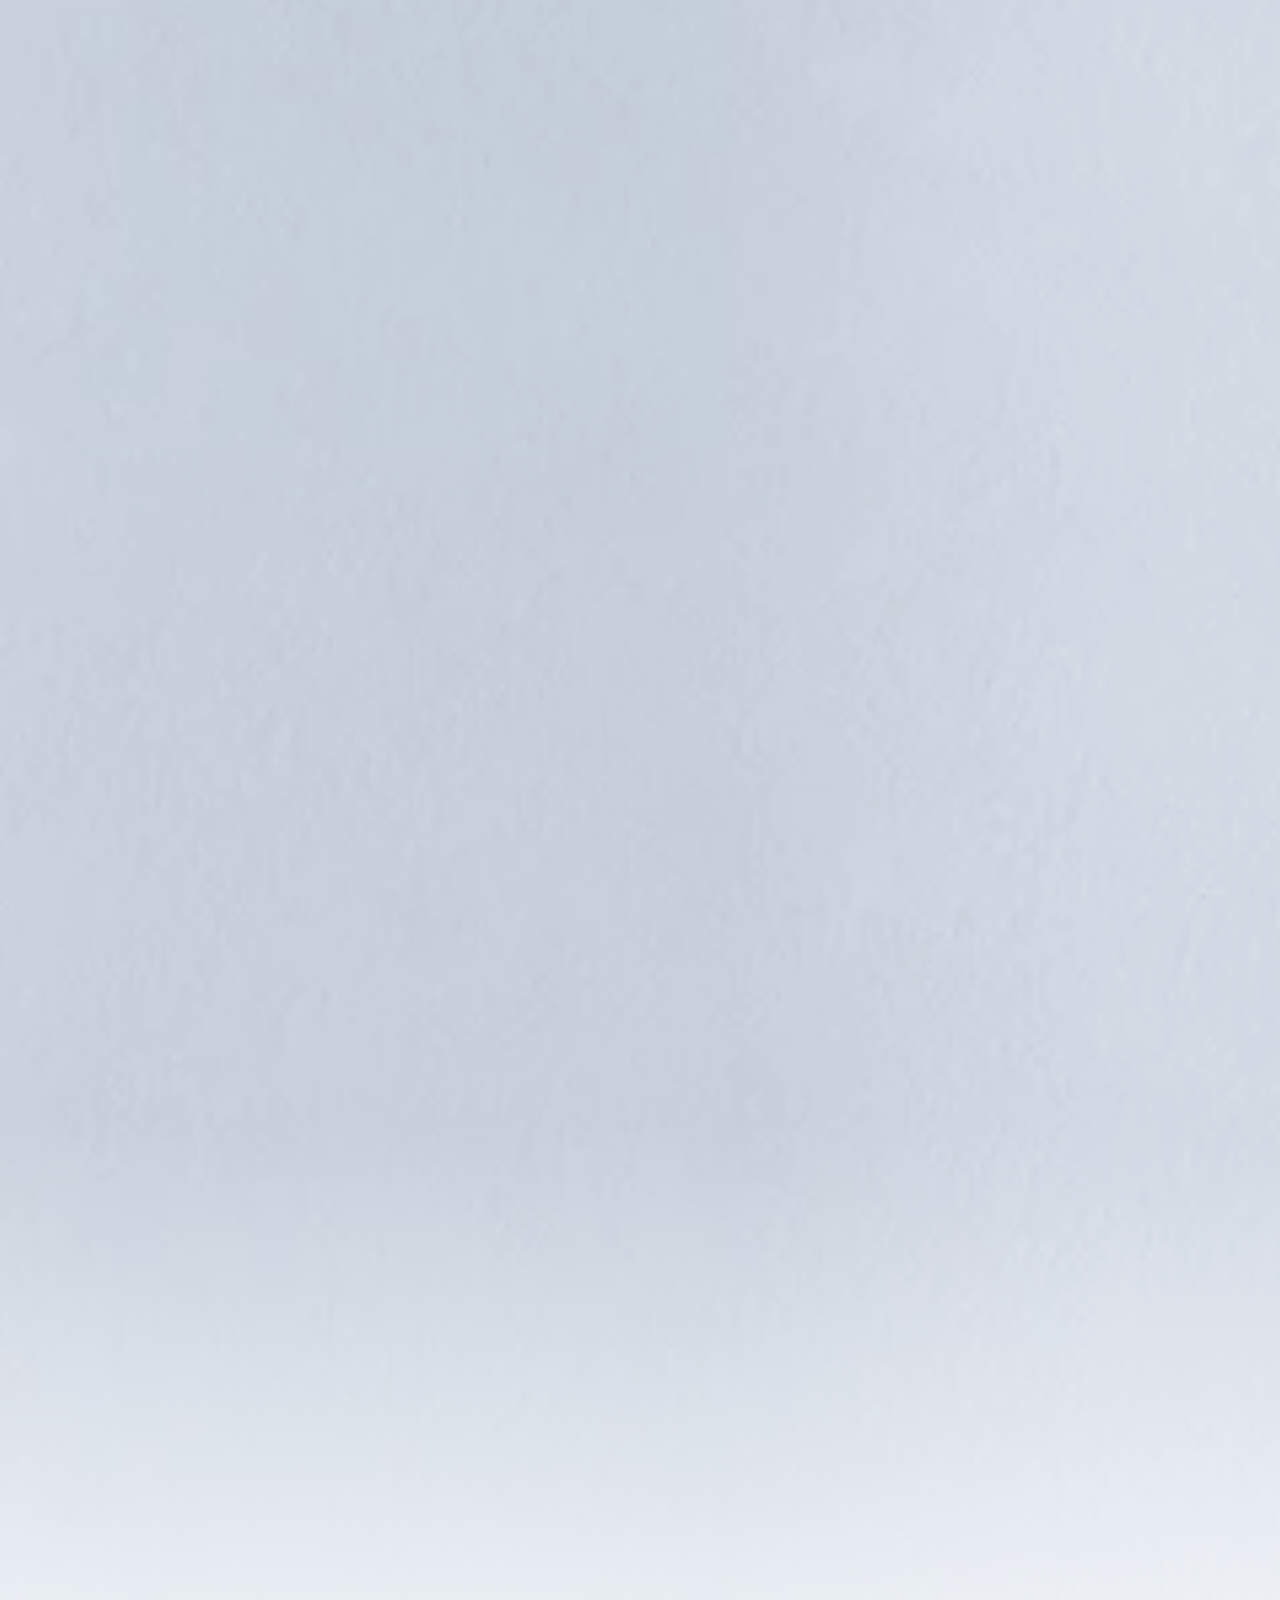
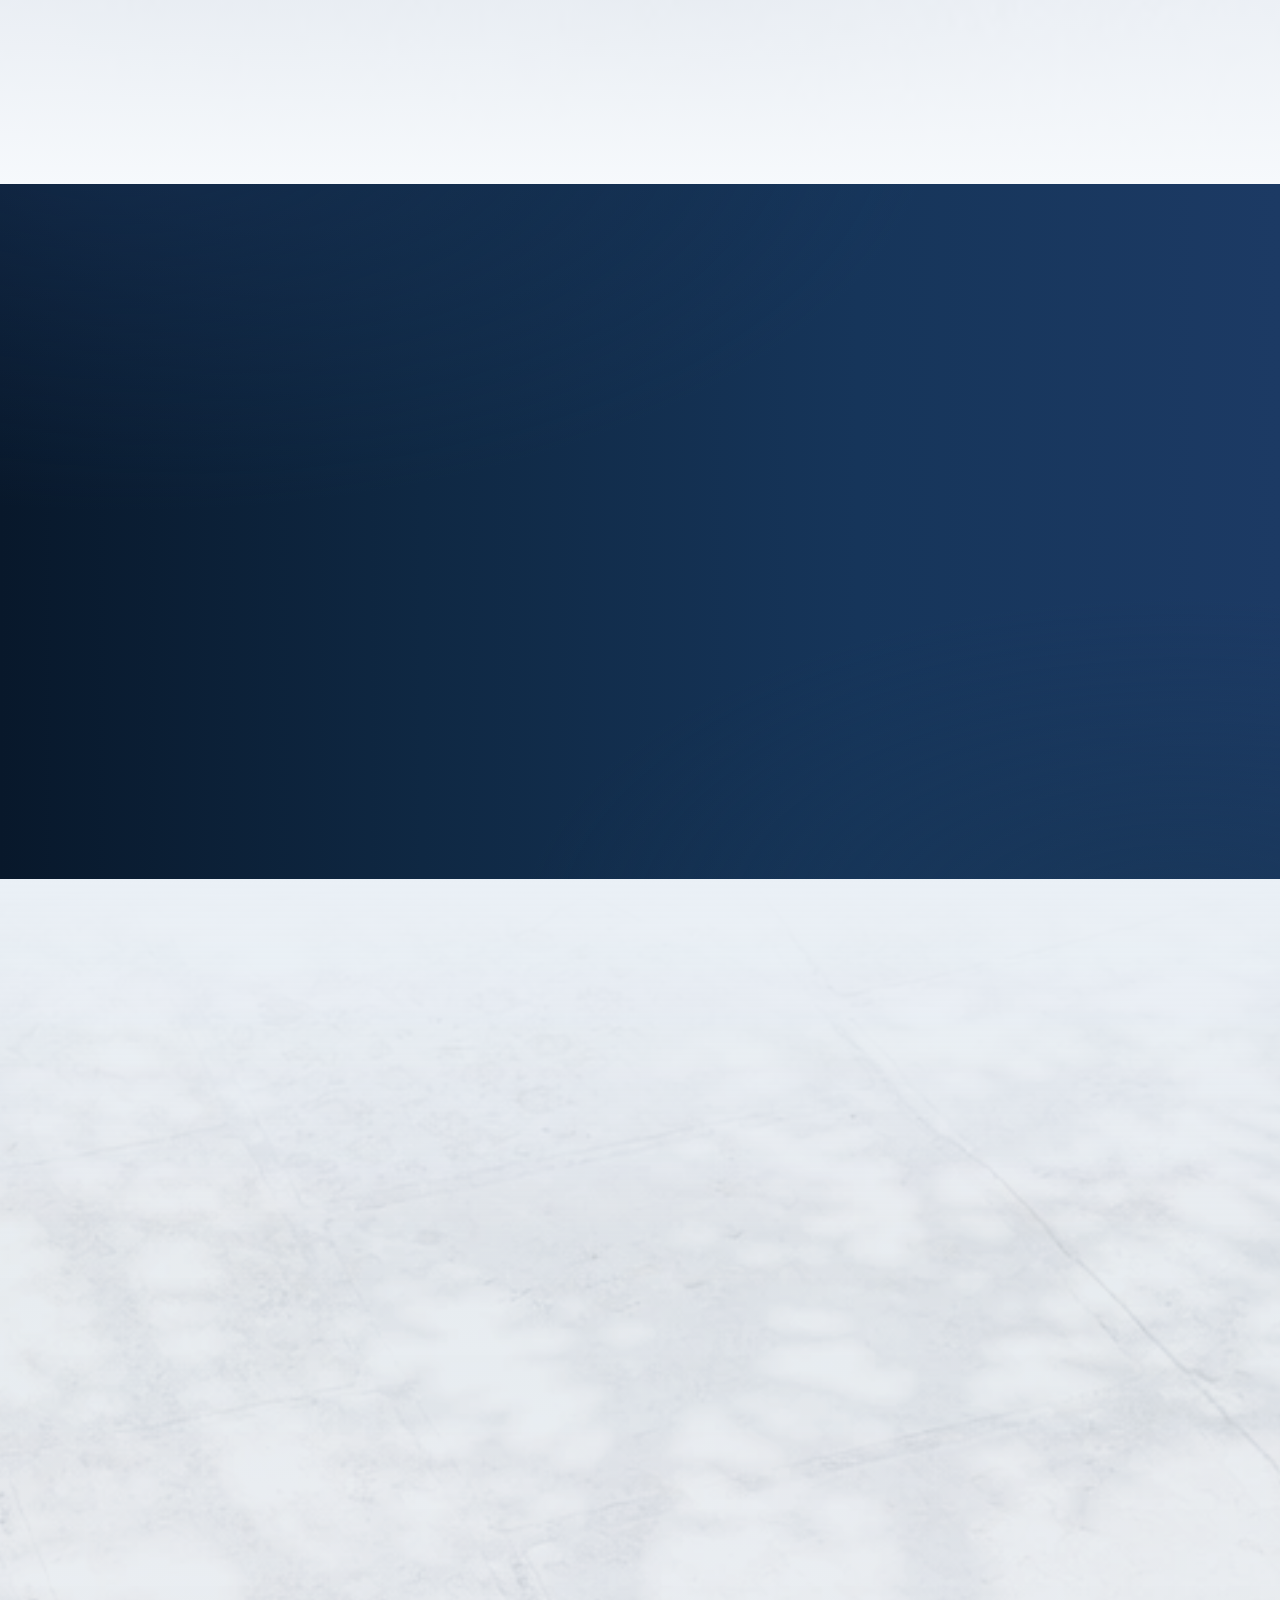
==== commit 6560e312: "Hero: sfondo in riproduzione al posto dello zoom guidato dallo scroll L'utente ha cambiato impostazi" ====
--- a/index.html
+++ b/index.html
@@ -21,14 +21,10 @@
 <link rel="manifest" href="site.webmanifest">
 <meta name="theme-color" content="#08182B">
 <!-- Font in casa, non da Google: nessun dato dei visitatori va a Google (GDPR) -->
-<!-- Il filmato della hero si prende per intero via fetch (vedi il commento
-     nello script): farlo partire di qui lo sovrappone al caricamento di CSS e
-     font, invece di aspettare la fine del documento.
-     Il media ripete ESATTAMENTE la condizione che nello script decide se la
-     hero video parte. Senza, un telefono si scaricherebbe 2,4 MB in 4G per
-     una hero che su quello schermo non va in onda mai. -->
-<link rel="preload" href="video/hero-bar-v1.mp4" as="fetch" type="video/mp4"
-      media="(min-width: 881px) and (prefers-reduced-motion: no-preference)">
+<!-- Il poster della hero e' il primo pixel grande della pagina, quindi vale
+     la pena anticiparlo. Il filmato invece NO: lo sceglie lo script, perche'
+     a movimento ridotto o col risparmio dati non va scaricato affatto. -->
+<link rel="preload" href="video/bridge-hq-poster.webp" as="image" fetchpriority="high">
 <link rel="preload" href="fonts/jost-normal-latin.woff2" as="font" type="font/woff2" crossorigin>
 <link rel="preload" href="fonts/cormorant-garamond-normal-latin.woff2" as="font" type="font/woff2" crossorigin>
 <link rel="stylesheet" href="fonts/fonts.css">
@@ -200,138 +196,68 @@
   }
 
 
-  /* ---------- VIDEO HERO ----------
-     A real dolly shot, scrubbed by the scroll. The site itself is NOT in the
-     video: the screen is deliberately blank, and the real section is drawn in
-     HTML on top of it, tracked to the screen as it grows. That way the text you
-     land on is live DOM at full resolution, never magnified video pixels.
-     Off by default — activated only when the video is ready on a wide screen. */
-  .vhero-track{display:none}
-  .has-vhero .vhero-track{display:block;height:320vh;position:relative}
-  /* ---------- Hero scorrevole del telefono ----------
-     Non e' la hero grande rimpicciolita. Li' c'e' una pagina vera agganciata
-     allo schermo del laptop: misure, una replica del DOM, un secondo livello
-     di composizione. Su 390 px quella pagina e' illeggibile e quelle tre cose
-     si pagano a scatti, e infatti la prima versione andava a scatti.
-     Qui c'e' un'altra ripresa, verticale e senza niente da agganciare: sale
-     nel buio di una stanza in pietra e si apre su una finestra sull'Adriatico
-     all'ora blu. Il filmato, il testo sopra, e alla fine l'immagine si scioglie
-     nel fondo della pagina. Nient'altro.
-     svh e non vh: con vh la scena si ridimensiona ogni volta che la barra del
-     browser si nasconde, e il pin sobbalza. */
-  .has-vlite .vhero-track{display:block;height:180svh;position:relative}
-  .has-vlite .mhero{display:none}
-  .has-vlite .vhero-pin{height:100svh}
-  .has-vlite .vhero-screen{display:none}
-  .has-vlite .vhero-hint{display:none}
-  .vhero-end{position:absolute;inset:0;z-index:2;pointer-events:none;
-    background:var(--ink);opacity:0;will-change:opacity}
-  .has-vhero .hero{display:none}
-  /* delivered through the laptop screen instead, so it must not repeat below.
-     Scoped to the page's own strip — the clone inside the overlay shares the
-     class, and an unscoped rule blanks the overlay. */
-  .has-vhero main > #services{display:none}
-  .vhero-pin{position:sticky;top:0;height:100vh;overflow:hidden;background:var(--ink)}
-  .vhero-pin video{position:absolute;inset:0;width:100%;height:100%;object-fit:cover;
-    will-change:opacity}
-  .vhero-veil{position:absolute;inset:0;pointer-events:none;
-    /* Piu' forte di prima: la clip del bar e' luminosa, mentre quella vecchia
-       era una stanza di notte e un velo leggero bastava. Si spegne comunque
-       entro il primo terzo della corsa, quando il titolo se n'e' andato. */
-    background:linear-gradient(100deg,rgba(8,24,43,.95) 0%,rgba(8,24,43,.88) 26%,rgba(8,24,43,.6) 52%,rgba(8,24,43,.18) 78%,rgba(8,24,43,0) 100%);
-    will-change:opacity}
-  /* the page, painted onto the laptop screen */
-  .vhero-screen{position:absolute;left:0;top:0;overflow:hidden;opacity:0;
-    transform-origin:top left;background:#F6F9FC;will-change:transform,opacity}
-  /* Laid out once at a fixed width and scaled, so the text never re-wraps as
-     the screen grows — a real screen does not re-flow as you walk towards it. */
-  /* Alta quanto il pannello e contenuto centrato. measureFit() sceglie
-     fitK in modo che la sezione ci stia SEMPRE, quindi centrare non puo'
-     mai tagliarla sopra o sotto.
-     Senza altezza propria la pagina era alta solo quanto il suo contenuto:
-     su una finestra larga e bassa la sezione e' naturalmente piu' corta del
-     viewport, e sotto restava una fascia scura dentro lo schermo del
-     laptop. #F6F9FC e' il --ink della classe .light, cioe' il fondo della
-     sezione li' dentro; qui il token vale il blu scuro e non si puo' usare. */
-  .vhero-screen .vh-inner{position:absolute;top:0;left:0;
-    transform-origin:top left;background:#F6F9FC;
-    display:flex;flex-direction:column;justify-content:center}
-  .vhero-screen .vh-inner > *{width:100%;flex:none}
-  .vhero-copy{position:absolute;inset:0;z-index:3;display:flex;align-items:center;
-    pointer-events:none;will-change:opacity}
-  .vhero-copy .wrap{width:100%;pointer-events:auto}
-  .vhero-copy .eyebrow,.vhero-copy h1,.vhero-copy .hero-sub,.vhero-copy .hero-cta{max-width:600px}
-  .vhero-copy h1{font-size:clamp(34px,4.4vw,58px);font-weight:600;line-height:1.08;margin-top:22px}
-  .vhero-copy h1 em{color:var(--acc);font-weight:600}
-  .vhero-copy .hero-sub{color:var(--muted);font-size:clamp(15.5px,1.7vw,17.5px);margin-top:20px;line-height:1.72}
-  .vhero-copy .hero-cta{margin-top:34px}
-  .vhero-hint{position:absolute;left:50%;bottom:28px;transform:translateX(-50%);z-index:4;
-    font-size:10.5px;letter-spacing:.24em;text-transform:uppercase;color:var(--dim);
-    display:flex;flex-direction:column;align-items:center;gap:9px;pointer-events:none}
-  .vhero-hint i{display:block;width:1px;height:26px;background:linear-gradient(180deg,var(--acc),transparent);
-    animation:hintdrop 1.9s var(--ease) infinite}
-  @keyframes hintdrop{0%{transform:scaleY(0);transform-origin:top}
-    55%{transform:scaleY(1);transform-origin:top}
-    56%{transform:scaleY(1);transform-origin:bottom}
-    100%{transform:scaleY(0);transform-origin:bottom}}
-  @media(prefers-reduced-motion:reduce){ .vhero-hint i{animation:none} }
-
-
   /* ---------- HERO ----------
-     Composizione verticale: una foto sola a tutta pagina, il testo in basso
-     dove arriva il pollice. E' anche il ripiego universale — se la hero video
-     non parte (telefono, reduced-motion, video non disponibile) resta questa. */
-  .has-vhero .mhero{display:none}
-  .mhero{
-    display:flex;flex-direction:column;justify-content:flex-end;
-    position:relative;min-height:86vh;min-height:86svh;overflow:hidden;
-    padding:0 0 calc(34px + env(safe-area-inset-bottom,0px));
-  }
-  .mhero .bg{position:absolute;inset:0;z-index:0;background:var(--ink)}
-  /* L'immagine e' gia' composta col rapporto della cornice: il laptop in
-     alto e sotto il tavolo che si spegne nel fondo del sito. Quindi niente
-     trucchi di altezza e traslazione, che servivano alla vecchia foto del
-     telefono e qui tagliavano i fianchi al laptop. */
-  .mhero .bg img{width:100%;height:100%;object-fit:cover;object-position:50% 0}
-  .mhero::after{content:"";position:absolute;inset:0;z-index:1;pointer-events:none;
-    background:linear-gradient(180deg,
-      rgba(8,24,43,.55) 0%,
-      rgba(8,24,43,.30) 26%,
-      rgba(8,24,43,.82) 62%,
-      var(--ink) 100%)}
-  .mhero .wrap{position:relative;z-index:2}
-  .mhero h1{font-size:clamp(31px,5.4vw,52px);line-height:1.08;margin-top:16px}
-  .mhero h1 em{color:var(--acc);font-weight:600}
-  .mhero p{color:var(--muted);font-size:clamp(15.5px,1.7vw,17.5px);line-height:1.7;margin-top:14px;max-width:44ch}
-  .mhero .cta{display:flex;gap:12px;margin-top:26px;flex-wrap:wrap}
-  .mhero .meta{display:flex;flex-wrap:wrap;gap:8px 22px;margin-top:24px;
-    font-size:10.5px;letter-spacing:.16em;text-transform:uppercase;color:var(--dim)}
-  .mhero .hint{position:absolute;left:50%;bottom:10px;transform:translateX(-50%);z-index:3;
-    width:1px;height:22px;background:linear-gradient(180deg,var(--acc),transparent);
-    animation:hintdrop 2s var(--ease) infinite}
+     Sfondo in riproduzione continua, testo centrato sopra, e sotto un sito
+     vero dentro una cornice da browser.
+     Il filmato NON e' guidato dallo scroll: parte, gira in tondo, e la pagina
+     gli scorre sopra normale. Quindi niente tabelle di tracciamento, niente
+     pannello inseguito, niente pista da 320vh -- una sezione sola, identica
+     su telefono e su schermo grande. */
+  .hv{
+    position:relative;isolation:isolate;overflow:hidden;background:var(--ink);
+    min-height:100svh;display:flex;flex-direction:column;
+    align-items:center;justify-content:center;
+    padding:clamp(120px,16vh,180px) 0 clamp(72px,10vh,120px);
+  }
+  .hv-bg{position:absolute;inset:0;z-index:0;background:var(--ink)}
+  .hv-bg video{width:100%;height:100%;object-fit:cover;object-position:50% 45%;display:block}
+  /* Due veli sovrapposti. Il radiale scurisce al centro perche' il titolo
+     regga su QUALSIASI fotogramma del loop, non solo su quello scelto per il
+     poster; il lineare chiude il fondo nel colore della pagina, cosi' la
+     sezione successiva non comincia con uno stacco netto. */
+  .hv-veil{position:absolute;inset:0;z-index:1;pointer-events:none;
+    background:
+      radial-gradient(118% 76% at 50% 30%,rgba(8,24,43,.26) 0%,rgba(8,24,43,.70) 58%,rgba(8,24,43,.90) 100%),
+      linear-gradient(180deg,rgba(8,24,43,.84) 0%,rgba(8,24,43,.40) 24%,rgba(8,24,43,.62) 60%,var(--ink) 97%)}
+
+  .hv-copy{position:relative;z-index:2;text-align:center;
+    display:flex;flex-direction:column;align-items:center}
+
+  .hv-pill{display:inline-flex;align-items:center;gap:10px;
+    font-family:var(--sans);font-size:11px;letter-spacing:.24em;text-transform:uppercase;
+    color:var(--acc-bright);padding:9px 20px;border-radius:999px;
+    border:1px solid var(--line-strong);background:rgba(12,32,56,.42);
+    -webkit-backdrop-filter:blur(10px);backdrop-filter:blur(10px)}
+  .hv-pill i{width:5px;height:5px;border-radius:50%;background:var(--acc);
+    box-shadow:0 0 0 3px rgba(90,147,188,.22)}
+
+  /* Il titolo sfuma verso il basso: e' il movimento preso dalla hero di
+     riferimento, ma li' sta su un bastone e qui su un graziato. Con
+     Cormorant la sfumatura legge come luce su una lastra, non come
+     l'ennesima pagina di un prodotto software. */
+  .hv-title{font-size:clamp(38px,6.4vw,76px);font-weight:600;line-height:1.04;
+    letter-spacing:-.018em;margin-top:26px;max-width:16ch;
+    background:linear-gradient(180deg,#FFFFFF 0%,#EDF3F9 44%,rgba(237,243,249,.56) 100%);
+    -webkit-background-clip:text;background-clip:text;color:transparent}
+  .hv-title em{font-style:italic;font-weight:600;
+    background:linear-gradient(180deg,var(--acc-bright) 0%,var(--acc) 100%);
+    -webkit-background-clip:text;background-clip:text;color:transparent}
+  .hv-sub{color:var(--muted);font-size:clamp(15.5px,1.7vw,18px);line-height:1.7;
+    max-width:52ch;margin-top:22px}
+  .hv-cta{display:flex;gap:14px;flex-wrap:wrap;justify-content:center;margin-top:36px}
+  .hv-meta{display:flex;flex-wrap:wrap;gap:10px 26px;justify-content:center;margin-top:34px;
+    font-size:10.5px;letter-spacing:.17em;text-transform:uppercase;color:var(--dim)}
+
+
   @media(max-width:880px){
-    .mhero .cta{flex-direction:column}
-    .mhero .cta .btn{width:100%}
-    .mhero p{max-width:34ch}
-  }
-
-  /* ---------- HERO ---------- */
-  .hero{position:relative;padding-top:clamp(50px,7vw,88px);padding-bottom:clamp(64px,9vw,112px);overflow:hidden}
-  .hero::after{content:"";position:absolute;left:0;right:0;bottom:0;height:200px;background:linear-gradient(180deg,transparent,var(--ink));z-index:1;pointer-events:none}
-  .hero::before{content:"";position:absolute;inset:0;z-index:1;pointer-events:none;background:linear-gradient(100deg,rgba(8,24,43,.92) 0%,rgba(8,24,43,.74) 34%,rgba(8,24,43,.3) 62%,rgba(8,24,43,.05) 100%)}
-  .hero-grid{position:relative;z-index:2;display:grid;grid-template-columns:1.02fr .98fr;gap:60px;align-items:center}
-  .hero-copy{min-width:0}
-  .hero h1{font-size:clamp(33px,4.9vw,56px);font-weight:600;margin-top:22px}
-  .hero h1 em{color:var(--acc);font-weight:600}
-  .hero-sub{color:var(--muted);font-size:clamp(15.5px,1.7vw,17.5px);max-width:42ch;margin-top:20px;line-height:1.72}
-  .hero-cta{display:flex;gap:14px;flex-wrap:wrap;margin-top:38px}
-  .hero-meta{display:flex;gap:0;flex-wrap:wrap;margin-top:44px;border-top:1px solid var(--line);padding-top:22px}
-  .hero-meta span{font-size:12px;letter-spacing:.14em;text-transform:uppercase;color:var(--dim);padding-right:26px;margin-right:26px;border-right:1px solid var(--line)}
-  .hero-meta span:last-child{border-right:none;margin-right:0;padding-right:0}
-  .hero-meta b{color:var(--text);font-weight:400}
-  @media(max-width:900px){
-    .hero-grid{grid-template-columns:1fr;gap:48px}
-    .hero-visual{order:-1}
+    .hv{padding:clamp(104px,18vh,140px) 0 clamp(64px,9vh,96px)}
+    /* 13ch mandava il trattino lungo a capo da solo. Non si puo' incollare
+       con un &nbsp;: il traduttore confronta i nodi di testo INTERI e una
+       spazio unificatore non combacia con la chiave del dizionario. */
+    .hv-title{max-width:17ch}
+    .hv-sub{max-width:38ch}
+    .hv-cta{flex-direction:column;width:100%;max-width:340px}
+    .hv-cta .btn{width:100%}
   }
 
   /* ---------- 3D DEVICE MOCKUPS ---------- */
@@ -1057,51 +983,31 @@
 <main id="top">
 
   <!-- VIDEO HERO (activated by JS only when the clip is ready on a wide screen) -->
-  <div class="vhero-track" id="vheroTrack">
-    <div class="vhero-pin" id="vheroPin">
-      <!-- Niente <source> qui dentro, di proposito: la sorgente la sceglie lo
-           script, perche' schermo grande e telefono prendono due file diversi.
-           Con un <source> presente, la riga vid.preload='auto' faceva partire
-           il suo scaricamento prima che src venisse riassegnata, e sul
-           telefono arrivavano i 2,8 MB della clip da desktop oltre ai 479 KB
-           della sua. -->
-      <video id="heroVideo" muted playsinline preload="none" poster="video/hero-bar-v1-poster.webp" aria-hidden="true"></video>
-      <span class="vhero-veil" id="vheroVeil" aria-hidden="true"></span>
-      <span class="vhero-end" id="vheroEnd" aria-hidden="true"></span>
-      <div class="vhero-screen" id="vheroScreen" aria-hidden="true"><div class="vh-inner"></div></div>
-      <div class="vhero-copy" id="vheroCopy">
-        <div class="wrap">
-          <span class="eyebrow">Web Design Studio</span>
-          <h1>Websites your business deserves &mdash; <em>designed around you, built to perform.</em></h1>
-          <p class="hero-sub">Puntamedia designs and builds custom, multilingual websites for restaurants, shops and small businesses &mdash; in whatever style suits your brand, and built to bring you customers.</p>
-          <div class="hero-cta">
-            <a class="btn btn-primary" href="#work">See the work</a>
-            <a class="btn btn-ghost" href="#contact">Start your project</a>
-          </div>
-        </div>
-      </div>
-      <span class="vhero-hint" aria-hidden="true">Scroll<i></i></span>
+  <!-- HERO -->
+  <section class="hv">
+    <div class="hv-bg" aria-hidden="true">
+      <!-- La sorgente la mette lo script, non un <source>: a movimento
+           ridotto o con il risparmio dati il filmato non si scarica affatto
+           e resta il poster. Senza src, il <video> mostra gia' il poster. -->
+      <video id="heroLoop" muted loop playsinline preload="none"
+             poster="video/bridge-hq-poster.webp"
+             data-src="video/hero-adriatico-v1.mp4"></video>
     </div>
-  </div>
-
-  <!-- HERO PER TELEFONO (solo sotto gli 880px) -->
-  <section class="mhero">
-    <div class="bg ph" aria-hidden="true">
-      <img src="img/hero-laptop-phone.webp" width="810" height="1520" alt="" fetchpriority="high" decoding="async">
-    </div>
-    <div class="wrap">
-      <span class="eyebrow">Web Design Studio</span>
-      <h1>Websites your business deserves &mdash; <em>designed around you.</em></h1>
-      <p>Custom, multilingual websites for restaurants, shops and small businesses on the Adriatic.</p>
-      <div class="cta">
+    <span class="hv-veil" aria-hidden="true"></span>
+
+    <div class="wrap hv-copy">
+      <span class="hv-pill"><i aria-hidden="true"></i>Web Design Studio</span>
+      <h1 class="hv-title">Websites your business deserves &mdash; <em>designed around you.</em></h1>
+      <p class="hv-sub">Custom, multilingual websites for restaurants, shops and small businesses on the Adriatic.</p>
+      <div class="hv-cta">
         <a class="btn btn-primary" href="#work">See the work</a>
         <a class="btn btn-ghost" href="#contact">Start your project</a>
       </div>
-      <div class="meta">
+      <div class="hv-meta">
         <span>Four languages</span><span>Never templated</span><span>Live in days</span>
       </div>
     </div>
-    <span class="hint" aria-hidden="true"></span>
+
   </section>
 
 
@@ -1900,410 +1806,51 @@
   })();
 
 
-  /* ---------- Video hero: scroll scrubs the dolly, HTML tracks the screen ---------- */
+
+  /* ---------- Hero: lo sfondo che gira ----------
+     Non e' guidato dallo scroll, quindi niente blob, niente salti coalizzati,
+     niente tabelle di tracciamento: parte e gira in tondo. Tutte le cicatrici
+     della vecchia hero scrubbata non servono piu'.
+     Tre cautele restano, e sono proprie di un loop di sfondo:
+     - la sorgente si assegna QUI e non con un <source>, perche' a movimento
+       ridotto o col risparmio dati il filmato non va scaricato affatto e
+       deve restare il poster;
+     - src PRIMA di preload: al contrario il browser comincia a tirare giu'
+       la cosa sbagliata, ed e' un conto gia' pagato su questa pagina;
+     - in pausa quando la hero esce dallo schermo o la scheda passa in
+       secondo piano, se no un telefono macina batteria per decodificare
+       qualcosa che nessuno sta guardando. */
   (function(){
-    var track  = document.getElementById('vheroTrack');
-    var vid    = document.getElementById('heroVideo');
-    var ov     = document.getElementById('vheroScreen');
-    var copy   = document.getElementById('vheroCopy');
-    var veil   = document.getElementById('vheroVeil');
-    var page   = ov.querySelector('.vh-inner');
-    var navEl  = document.getElementById('siteNav');
-    var fitK   = 1;                  // quanto rimpicciolire perche entri tutto
-
-    function measureFit(){
-      var el = page.firstElementChild;
-      /* niente contenuto, o pista ancora nascosta: misurare darebbe 0 e
-         fisserebbe fitK a 1. fonts.ready e load possono scattare prima che
-         la hero si attivi, quindi la guardia serve davvero. */
-      if(!el || !track.offsetHeight) return;
-      // La pagina non ci sta in altezza, quindi va rimpicciolita. Il punto e
-      // che va impaginata piu larga del viewport nella stessa misura: cosi,
-      // una volta ridotta, copre lo schermo da bordo a bordo invece di
-      // lasciare una striscia vuota a destra.
-      //
-      // L'altezza dipende dalla larghezza e la larghezza dal fattore, quindi
-      // non basta calcolarlo: l'iterazione semplice oscilla. Cerco per
-      // bisezione il fattore piu grande che ci sta ancora, che e monotono.
-      page.style.transform = 'none';
-      page.style.height = 'auto';      /* durante la misura l'altezza non deve vincolare */
-      var limit = vh - 8;
-      /* offsetHeight, NON getBoundingClientRect.
-         Il rettangolo torna in coordinate gia' trasformate, e da quando il
-         pannello si ingrandisce con uno scale() quella misura e' l'altezza
-         moltiplicata per la scala del momento: un numero piccolo, quindi
-         "ci sta" sempre vero, quindi fitK inchiodato a 1 e la pagina piu'
-         corta dello schermo. offsetHeight e' l'altezza di impaginazione e
-         le trasformazioni degli antenati non la toccano. */
-      function heightAt(k){
-        page.style.width = (vw / k) + 'px';
-        return el.offsetHeight * k;
-      }
-      if(heightAt(1) <= limit){
-        fitK = 1;
-      } else {
-        var lo = 0.45, hi = 1;
-        for(var i = 0; i < 7; i++){
-          var mid = (lo + hi) / 2;
-          if(heightAt(mid) <= limit) lo = mid; else hi = mid;
-        }
-        fitK = lo;
-      }
-      // Le misure fisse si scrivono SEMPRE, anche quando la pagina ci stava
-      // gia' a fattore 1: prima il ritorno anticipato le saltava e il
-      // pannello restava largo zero.
-      //
-      // Da qui in poi niente di tutto questo lo tocca piu' lo scroll: il
-      // pannello e' grande quanto la finestra, la pagina dentro e' impaginata
-      // a vw/fitK e ridotta di fitK, cioe' larga esattamente vw. Il resto lo
-      // fa una sola trasformazione, in draw().
-      /* Le misure vere le scrive draw() a ogni fotogramma. Qui si lascia
-         solo la larghezza di impaginazione, che serve a misurare. */
-      page.style.width = (vw / fitK) + 'px';
+    var v = document.getElementById('heroLoop');
+    if(!v) return;
+    var reduce = window.matchMedia('(prefers-reduced-motion: reduce)').matches;
+    var link = navigator.connection || navigator.mozConnection || navigator.webkitConnection;
+    if(reduce || (link && (link.saveData || /^(slow-)?2g$/.test(link.effectiveType || '')))) return;
+
+    var src = v.getAttribute('data-src');
+    if(!src) return;
+    v.src = src;
+    v.preload = 'auto';
+    v.load();
+
+    function riparti(){
+      var p = v.play();
+      /* se l'autoplay viene negato non si insiste: resta il poster, che e'
+         una fotografia buona e non un buco nero */
+      if(p && p.catch) p.catch(function(){});
     }
-    if(!track || !vid || !ov) return;
-
-    // Stay on the existing hero for reduced motion, narrow screens, or if the
-    // clip never becomes seekable. Scrubbing is the fragile part on phones.
-    if(reduce || window.innerWidth <= 880) return;
-
-    // Solo ora vale la pena scaricarlo: su telefono la hero video non parte
-    // mai, e con preload="auto" il visitatore si sarebbe scaricato quasi 4 MB
-    // in 4G per niente.
-
-    // LO SCHERMO NON E' UN RETTANGOLO, E I SUOI BORDI NON SONO VERTICALI.
-    //
-    // Nel filmato il portatile e' ripreso di tre quarti, quindi lo schermo e'
-    // un quadrilatero qualsiasi: il bordo basso scende verso destra, e i
-    // bordi laterali sono INCLINATI (pendenza -0,038 a destra, da -0,057 a
-    // -0,071 a sinistra). Da qui OTTO tabelle, i quattro angoli con la loro x
-    // e la loro y, e draw() ci posa sopra la pagina con una matrice
-    // prospettica invece che con una traslazione.
-    //
-    // Due versioni sbagliate prima di questa, e lo sbordo medio misurato
-    // sull'angolo alto-sinistra dice quanto:
-    //   rettangolo dritto, larghezza+centro ............ fino a +42 px, con
-    //     in piu' uno strappo di sette fotogrammi dove la tabella era rotta
-    //   quadrilatero ma con i bordi laterali verticali .. +31,7 px medi
-    //   quattro angoli indipendenti (questo) ............  0,0 medi, +2,4 max
-    //
-    // COME SI MISURA, e perche' le scorciatoie non reggono:
-    // 1. Il confine si prende a META' RAMPA di luminosita' fra cornice e
-    //    schermo, sotto il pixel, camminando da dentro verso fuori. Non con
-    //    una soglia fissa: la soglia dipende da quanto e' illuminata la scena.
-    // 2. Le rette dei bordi con THEIL-SEN, non ai minimi quadrati. Lo sporco
-    //    c'e' davvero: la spalla dell'uomo copre il bordo sinistro in basso
-    //    nei primi fotogrammi, le linguette scure del browser lo rompono in
-    //    alto negli ultimi.
-    // 3. Sui fotogrammi 0-2 lo sporco supera il 43%, cioe' la tenuta di
-    //    Theil-Sen. Quindi DUE PASSATE: pendenza per fotogramma, poi
-    //    adattamento GLOBALE di grado 3 con reiezione sulla serie temporale
-    //    (una finestra locale non basta -- i fotogrammi sporchi stanno al
-    //    bordo della serie e non hanno dati puliti da un lato, quindi li
-    //    segue invece di scartarli), e infine l'intercetta per fotogramma
-    //    con la MEDIANA, che regge fino al 50% di sporco.
-    //
-    // Residuo mediano 0,15 px. Verificato ridisegnando i quadrilateri sui
-    // fotogrammi veri e misurando lo scarto di ogni bordo, prima di scrivere
-    // una riga di questo codice.
-    //
-    // Nota: sui fotogrammi 7-18 la spalla dell'uomo copre DAVVERO l'angolo
-    // basso-sinistra dello schermo. Li' il modello e' giusto e la misura no.
-    // Non importa: il pannello compare solo dal fotogramma 23 in poi.
-    var QAX = [0.3711,0.3702,0.3683,0.3664,0.3644,0.3621,0.3600,0.3579,0.3556,0.3531,0.3509,0.3486,0.3460,0.3434,0.3410,0.3384,0.3357,0.3327,0.3297,0.3266,0.3233,0.3199,0.3165,0.3128,0.3090,0.3052,0.3014,0.2972,0.2932,0.2891,0.2851,0.2806,0.2765,0.2725,0.2684,0.2643,0.2605,0.2566,0.2529,0.2487,0.2446,0.2402,0.2360,0.2314,0.2265,0.2214,0.2161,0.2109,0.2059,0.2009,0.1961,0.1911,0.1865,0.1819,0.1776,0.1731,0.1691,0.1651,0.1615,0.1578,0.1545];   // alto-sx, x
-    var QAY = [0.1996,0.1991,0.1984,0.1981,0.1986,0.1981,0.1966,0.1950,0.1957,0.1941,0.1924,0.1917,0.1915,0.1903,0.1892,0.1879,0.1883,0.1873,0.1851,0.1834,0.1830,0.1805,0.1771,0.1747,0.1735,0.1712,0.1683,0.1672,0.1667,0.1652,0.1619,0.1589,0.1579,0.1555,0.1531,0.1506,0.1506,0.1489,0.1460,0.1442,0.1431,0.1400,0.1365,0.1333,0.1322,0.1282,0.1238,0.1203,0.1180,0.1142,0.1101,0.1064,0.1048,0.1025,0.0992,0.0971,0.0960,0.0936,0.0907,0.0884,0.0875];   // alto-sx, y
-    var QBX = [0.7711,0.7715,0.7723,0.7731,0.7739,0.7748,0.7757,0.7768,0.7775,0.7784,0.7795,0.7806,0.7816,0.7828,0.7841,0.7854,0.7865,0.7877,0.7891,0.7906,0.7921,0.7935,0.7949,0.7966,0.7981,0.7998,0.8017,0.8035,0.8054,0.8074,0.8093,0.8112,0.8131,0.8150,0.8171,0.8193,0.8213,0.8236,0.8260,0.8286,0.8311,0.8338,0.8365,0.8394,0.8421,0.8449,0.8476,0.8504,0.8531,0.8560,0.8585,0.8612,0.8637,0.8660,0.8682,0.8706,0.8728,0.8750,0.8770,0.8790,0.8807];   // alto-dx, x
-    var QBY = [0.2026,0.2021,0.2015,0.2012,0.2018,0.2013,0.1999,0.1983,0.1990,0.1975,0.1958,0.1952,0.1950,0.1939,0.1928,0.1916,0.1920,0.1911,0.1889,0.1873,0.1869,0.1845,0.1811,0.1787,0.1776,0.1754,0.1726,0.1715,0.1711,0.1697,0.1663,0.1635,0.1625,0.1602,0.1578,0.1554,0.1554,0.1538,0.1509,0.1492,0.1482,0.1452,0.1417,0.1387,0.1376,0.1337,0.1294,0.1260,0.1238,0.1200,0.1161,0.1125,0.1109,0.1088,0.1055,0.1035,0.1025,0.1002,0.0974,0.0952,0.0944];   // alto-dx, y
-    var QCX = [0.7609,0.7613,0.7620,0.7628,0.7636,0.7644,0.7653,0.7663,0.7670,0.7678,0.7688,0.7699,0.7708,0.7719,0.7731,0.7743,0.7754,0.7765,0.7777,0.7791,0.7805,0.7819,0.7832,0.7847,0.7861,0.7876,0.7894,0.7910,0.7928,0.7946,0.7964,0.7981,0.7999,0.8016,0.8035,0.8055,0.8074,0.8095,0.8118,0.8142,0.8166,0.8190,0.8216,0.8243,0.8268,0.8294,0.8319,0.8344,0.8370,0.8396,0.8420,0.8444,0.8468,0.8489,0.8510,0.8531,0.8552,0.8572,0.8592,0.8610,0.8626];   // basso-dx, x
-    var QCY = [0.6610,0.6624,0.6647,0.6677,0.6718,0.6755,0.6774,0.6800,0.6843,0.6870,0.6893,0.6927,0.6969,0.7005,0.7037,0.7076,0.7128,0.7168,0.7201,0.7240,0.7295,0.7330,0.7357,0.7397,0.7452,0.7496,0.7537,0.7599,0.7670,0.7728,0.7769,0.7823,0.7891,0.7943,0.7991,0.8051,0.8128,0.8182,0.8230,0.8294,0.8366,0.8424,0.8473,0.8537,0.8626,0.8687,0.8736,0.8804,0.8881,0.8948,0.9002,0.9059,0.9137,0.9201,0.9250,0.9314,0.9384,0.9435,0.9477,0.9525,0.9577];   // basso-dx, y
-    var QDX = [0.3572,0.3561,0.3541,0.3519,0.3497,0.3472,0.3449,0.3425,0.3401,0.3373,0.3349,0.3323,0.3295,0.3266,0.3240,0.3211,0.3181,0.3149,0.3115,0.3081,0.3045,0.3008,0.2971,0.2931,0.2890,0.2849,0.2807,0.2762,0.2718,0.2674,0.2630,0.2582,0.2537,0.2494,0.2450,0.2405,0.2363,0.2321,0.2281,0.2237,0.2192,0.2145,0.2100,0.2050,0.1998,0.1943,0.1888,0.1832,0.1779,0.1726,0.1675,0.1623,0.1574,0.1526,0.1482,0.1436,0.1394,0.1354,0.1317,0.1279,0.1247];   // basso-sx, x
-    var QDY = [0.6340,0.6352,0.6372,0.6398,0.6436,0.6468,0.6484,0.6505,0.6543,0.6566,0.6585,0.6614,0.6651,0.6681,0.6708,0.6741,0.6787,0.6820,0.6846,0.6879,0.6927,0.6954,0.6974,0.7006,0.7052,0.7088,0.7120,0.7173,0.7234,0.7282,0.7312,0.7356,0.7415,0.7456,0.7493,0.7542,0.7608,0.7650,0.7687,0.7739,0.7799,0.7843,0.7880,0.7930,0.8005,0.8051,0.8086,0.8138,0.8200,0.8251,0.8290,0.8332,0.8395,0.8444,0.8477,0.8527,0.8581,0.8618,0.8645,0.8678,0.8717];   // basso-sx, y
-    var FRAMES = 61, FPS = 12, BLEED = 1.000;
-    /* BLEED era 1.004 e contribuiva allo sbordo. Ora i bordi sono presi a
-       META' RAMPA fra cornice e schermo, cioe' sul confine vero: allargare
-       non serve piu'. Mezza rampa (~1px) resta scoperta e si legge come il
-       filo scuro della cornice, che semmai aiuta l'illusione. Sbordare no:
-       pagina chiara sopra cornice scura si vede subito. */
-    var VIDEO_A = 16/9;
-
-    // No interpolation: the video snaps to a whole frame, so the overlay uses
-    // that same frame's geometry. Interpolating between samples put the panel
-    // half a frame ahead of the picture during the fast final stretch.
-    var lastFrame = -1, wantT = -1, shown = false;
-    function lerp(a,b,t){ return a + (b - a) * t; }
-    function clamp(v){ return v < 0 ? 0 : v > 1 ? 1 : v; }
-    function ramp(v,a,b){ return clamp((v - a) / (b - a)); }
-
-    /* Porta il rettangolo W0 x H0 sui quattro angoli misurati: l'omografia
-       classica dal quadrato unitario a un quadrilatero, poi riscalata sulla
-       misura del pannello e scritta come matrix3d.
-       matrix3d si scrive PER COLONNE, e la terza riga/colonna (la z) resta
-       l'identita': qui si deforma un piano, non un solido.
-       Gli angoli arrivano in ordine orario da alto-sinistra. */
-    function quadMatrix(c, W0, H0){
-      var x0 = c[0][0], y0 = c[0][1], x1 = c[1][0], y1 = c[1][1],
-          x2 = c[2][0], y2 = c[2][1], x3 = c[3][0], y3 = c[3][1];
-      var dx1 = x1 - x2, dx2 = x3 - x2, sx = x0 - x1 + x2 - x3;
-      var dy1 = y1 - y2, dy2 = y3 - y2, sy = y0 - y1 + y2 - y3;
-      var den = dx1 * dy2 - dx2 * dy1, g = 0, h = 0;
-      /* den si annulla solo su un quadrilatero degenere; su un rettangolo
-         vale -W*H, e g e h vengono zero da soli: la matrice si riduce a una
-         scala pura, che e' esattamente quello che serve a fine corsa. */
-      if(Math.abs(den) > 1e-9){
-        g = (sx * dy2 - dx2 * sy) / den;
-        h = (dx1 * sy - sx * dy1) / den;
-      }
-      var a = x1 - x0 + g * x1, b = x3 - x0 + h * x3;
-      var d = y1 - y0 + g * y1, e = y3 - y0 + h * y3;
-      return 'matrix3d(' + [a / W0, d / W0, 0, g / W0,
-                            b / H0, e / H0, 0, h / H0,
-                            0, 0, 1, 0,
-                            x0, y0, 0, 1].join(',') + ')';
+    riparti();
+
+    if('IntersectionObserver' in window){
+      new IntersectionObserver(function(e){
+        if(e[0].isIntersecting) riparti(); else v.pause();
+      }, { threshold: 0 }).observe(v);
     }
-
-    // A page, not a single band floating in white. The strip plus the top of
-    // the next section, so the screen shows something that reads as a website.
-    function replica(){
-      var frag = document.createDocumentFragment();
-      ['#services'].forEach(function(sel){
-        var src = document.querySelector(sel);
-        if(!src) return;
-        var c = src.cloneNode(true);
-        c.removeAttribute('id');
-        c.querySelectorAll('[id]').forEach(function(n){ n.removeAttribute('id'); });
-        c.querySelectorAll('.reveal').forEach(function(n){ n.classList.add('in'); });
-        c.querySelectorAll('a,button,input,textarea').forEach(function(n){ n.setAttribute('tabindex','-1'); });
-        frag.appendChild(c);
-      });
-      return frag;
-    }
-
-    var ready = false, dur = 0;
-    function activate(){
-      if(ready) return;
-      dur = vid.duration;
-      if(!dur || !isFinite(dur)) return;
-      ready = true;
-      vid.pause();
-      page.appendChild(replica());
-      /* La classe PRIMA della misura. Al contrario, .vhero-track e' ancora
-         display:none mentre measureFit() misura: l'altezza torna 0, "ci
-         sta" e' sempre vero, e fitK resta 1 per sempre. Su una finestra
-         larga e bassa la sezione risultava cosi' piu' corta dello schermo
-         del laptop, con una fascia vuota sotto. */
-      document.documentElement.classList.add('has-vhero');
-      measure(); measureFit();
-      onScroll();
-
-      /* E poi la si rifa'.
-         La prima misura puo' cadere prima che i font siano applicati al
-         clone, e tutti i ganci che dovrebbero correggerla -- fonts.ready,
-         window.load -- sono promesse ed eventi che scattano UNA volta
-         sola. Col filmato in cache l'attivazione e' quasi istantanea,
-         quindi e' una gara: se quei ganci arrivano prima, la guardia li
-         annulla e fitK resta sbagliato per sempre. E' cosi' che la pagina
-         restava piu' corta dello schermo del laptop.
-         Qui invece la pagina dentro c'e' di sicuro, perche' siamo dopo
-         l'appendChild e dopo has-vhero. */
-      function refit(){ measure(); measureFit(); onScroll(); }
-      requestAnimationFrame(refit);
-      [300, 1200, 3000].forEach(function(ms){ setTimeout(refit, ms); });
-      if(document.fonts && document.fonts.ready) document.fonts.ready.then(refit);
-    }
-    // Il filmato si scarica INTERO, e solo allora lo si da' al <video>.
-    //
-    // Non e' prudenza. Cloudflare Pages serve questo file SENZA
-    // Accept-Ranges: a una richiesta con Range risponde 200 con tutto il
-    // corpo invece di 206. Senza intervalli il decoder non puo' saltare da
-    // nessuna parte finche' non ha ricevuto tutto in fila. I metadati pero'
-    // arrivano subito, quindi la durata si sapeva e activate() partiva lo
-    // stesso: il pannello cominciava a zoomare e il filmato restava sul
-    // primo fotogramma. Ricaricando andava, perche' il file era gia' nella
-    // cache del browser -- ed e' per questo che il difetto sembrava
-    // capriccioso. Preso in memoria, ogni salto e' immediato e di intervalli
-    // non ne serve nessuno.
-    //
-    // Gli ascoltatori si registrano PRIMA di assegnare la sorgente: al
-    // contrario, un video gia' pronto fa scattare l'evento senza nessuno in
-    // ascolto e resta su la hero di ripiego.
-    function viaBlob(){
-      return fetch('video/hero-bar-v1.mp4').then(function(r){
-        if(!r.ok) throw new Error(r.status);
-        return r.blob();
-      }).then(function(b){
-        vid.addEventListener('loadedmetadata', activate);
-        vid.addEventListener('canplaythrough', activate);
-        /* prima la sorgente, poi preload: al contrario si fa partire il
-           caricamento di quello che c'era prima */
-        vid.src = URL.createObjectURL(b);
-        vid.preload = 'auto';
-        vid.load();
-        if(vid.readyState >= 1) activate();
-      });
-    }
-    viaBlob().catch(function(){
-      // Ripiego, se il recupero non riesce: si aspetta che sia il browser a
-      // dire di avere abbastanza dati. Mai su loadedmetadata, che e' il
-      // difetto qui sopra.
-      vid.addEventListener('canplaythrough', activate);
-      vid.src = 'video/hero-bar-v1.mp4';   /* non c'e' piu' un <source> */
-      vid.preload = 'auto';
-      vid.load();
+    document.addEventListener('visibilitychange', function(){
+      if(document.hidden) v.pause(); else riparti();
     });
-    vid.addEventListener('error', function(){ /* leave the CSS hero in place */ });
-    // quando il filmato guadagna dati o finisce un salto, ridisegno
-    ['loadeddata','canplay','seeked'].forEach(function(e){
-      vid.addEventListener(e, function(){ onScroll(); });
-    });
-
-    var vw = 0, vh = 0, raf = 0;
-    function measure(){
-      var de = document.documentElement;
-      vw = de.clientWidth  || window.innerWidth;
-      vh = de.clientHeight || window.innerHeight;
-    }
-    measure();
-
-    function draw(){
-      var r = track.getBoundingClientRect();
-      var span = track.offsetHeight - vh;
-      var praw = span > 0 ? (-r.top) / span : 0;
-      var p = clamp(praw);
-
-      // fuori dalla pista praw supera 1: la barra rientra da sola
-      if(navEl){
-        var hide = ramp(praw, .80, .96) * (1 - ramp(praw, 1.0, 1.08));
-        navEl.style.opacity = String(1 - hide);
-        navEl.style.pointerEvents = hide > .6 ? 'none' : '';
-      }
-
-      // Finche' non c'e' MAI stato un fotogramma da mostrare, il pannello
-      // resta al palo invece di salire per conto suo sopra un'immagine ferma.
-      // Riparte da solo: loadeddata e canplay ridisegnano.
-      //
-      // E' un interruttore che scatta una volta sola, non un controllo a ogni
-      // fotogramma. readyState cala sotto 2 per un attimo mentre il decoder
-      // risolve un salto, e siccome durante lo zoom di salti ce n'e' uno per
-      // fotogramma, controllarlo ogni volta rimandava la hero al fotogramma
-      // zero a intermittenza: era quello a far sbattere il testo.
-      if(!shown){
-        if(vid.readyState >= 2) shown = true; else p = 0;
-      }
-
-      var fi = Math.round(p * (FRAMES - 1));
-      if(fi !== lastFrame){
-        lastFrame = fi;
-        wantT = Math.min(dur - 0.001, fi / FPS);
-      }
-      // Un salto per volta. Scrivere currentTime mentre il decoder sta
-      // ancora risolvendo il precedente li accoda, e una scorsa veloce
-      // basta a inchiodare il filmato.
-      if(wantT >= 0 && !vid.seeking){
-        var t = wantT; wantT = -1;
-        try { vid.currentTime = t; } catch(e){}
-      }
-
-      // the headline clears out early, before the move gets fast
-      copy.style.opacity = String(1 - ramp(p, 0, .20));
-
-      // the page resolves on the screen only once we are close, where the
-      // tracking error is smallest and it reads as the screen coming into view
-      ov.style.opacity = String(ramp(p, .38, .72));
-
-      // object-fit:cover crops the clip, so video coordinates are NOT viewport
-      // coordinates. Work out the displayed rect before placing anything on it.
-      var A = vw / vh, dW, dH;
-      if(A > VIDEO_A){ dW = vw; dH = vw / VIDEO_A; }
-      else           { dH = vh; dW = vh * VIDEO_A; }
-      var oX = (vw - dW) / 2, oY = (vh - dH) / 2;
-
-      // I quattro angoli dello schermo in questo fotogramma, portati dalle
-      // coordinate del filmato a quelle della finestra.
-      // QUATTRO ANGOLI INDIPENDENTI, in senso orario da alto-sinistra.
-      //
-      // Prima i due angoli di sinistra condividevano una x e i due di destra
-      // un'altra, cioe' bordi verticali. Ma i bordi verticali dello schermo
-      // sono INCLINATI -- a meta' filmato il sinistro va da x=540,7 in alto a
-      // x=506,2 in basso -- e una verticale sola, presa sul punto piu'
-      // sporgente, mette un angolo sulla cornice e l'altro dentro lo schermo.
-      // Misurato sull'angolo alto-sinistra: 31,7 px di sbordo medio, 42,5 nel
-      // caso peggiore. Con gli angoli separati: 0,0 medi, 2,4 nel peggiore.
-      var c = [[oX + QAX[fi] * dW, oY + QAY[fi] * dH],    // alto a sinistra
-               [oX + QBX[fi] * dW, oY + QBY[fi] * dH],    // alto a destra
-               [oX + QCX[fi] * dW, oY + QCY[fi] * dH],    // basso a destra
-               [oX + QDX[fi] * dW, oY + QDY[fi] * dH]];   // basso a sinistra
-
-      if(BLEED !== 1){
-        var gx = (c[0][0] + c[1][0] + c[2][0] + c[3][0]) / 4;
-        var gy = (c[0][1] + c[1][1] + c[2][1] + c[3][1]) / 4;
-        for(var ci = 0; ci < 4; ci++){
-          c[ci][0] = gx + (c[ci][0] - gx) * BLEED;
-          c[ci][1] = gy + (c[ci][1] - gy) * BLEED;
-        }
-      }
-
-      // Sul finale il pannello si posa esattamente sulla finestra: gli angoli
-      // scivolano sui quattro spigoli del viewport e la prospettiva si annulla
-      // da sola, senza bisogno di un caso particolare. La pagina dentro resta
-      // impaginata a vw/fitK, quindi atterra alla scala vera del sito, 1:1 con
-      // tutto quello che le scorre sotto.
-      var full = ramp(p, .90, 1);
-      if(full > 0){
-        var vq = [[0,0],[vw,0],[vw,vh],[0,vh]];
-        for(var vi = 0; vi < 4; vi++){
-          c[vi][0] = lerp(c[vi][0], vq[vi][0], full);
-          c[vi][1] = lerp(c[vi][1], vq[vi][1], full);
-        }
-      }
-
-      // Il pannello e' un rettangolo di misura FISSA -- quella naturale del
-      // sito -- e a posarlo sul trapezio ci pensa una sola matrice. Niente
-      // piu' larghezza e altezza riscritte a ogni fotogramma, e soprattutto
-      // niente piu' scale() sulla pagina dentro: la matrice fa tutte e due le
-      // cose, e le fa in prospettiva.
-      //
-      // (Un vecchio tentativo teneva il pannello fisso e lo ingrandiva con
-      // scale(), tagliando l'eccedenza col clip-path. Non puo' funzionare: un
-      // elemento alto quanto la finestra, scalato di sx, non puo' dipingere
-      // piu' di vh*sx. Qui il problema non si pone: il pannello e' alto
-      // vh/fitK e la matrice lo RIMPICCIOLISCE, non lo ingrandisce.)
-      var W0 = vw / fitK, H0 = vh / fitK;
-      ov.style.width  = W0 + 'px';
-      ov.style.height = H0 + 'px';
-      ov.style.transform = quadMatrix(c, W0, H0);
-      // Lo schermo ha i bordi tondi. Il raggio si scrive nello spazio del
-      // pannello, dove la matrice lo riduce insieme a tutto il resto: per
-      // vederne sempre l'1,3% della larghezza a schermo basta l'1,3% di W0.
-      ov.style.borderRadius = (W0 * 0.013 * (1 - full)) + 'px';
-
-      page.style.width  = W0 + 'px';
-      page.style.height = H0 + 'px';
-
-      veil.style.opacity = String(1 - ramp(p, 0, .35));
-    }
-    function onScroll(){
-      if(!ready) return;
-      // Replace any queued frame instead of gating on a boolean. A flag sticks
-      // on forever if the frame never fires — exactly what happens when the page
-      // loads in a hidden or background tab, leaving the hero frozen at frame 0
-      // even after the tab is brought to the front.
-      cancelAnimationFrame(raf);
-      raf = requestAnimationFrame(draw);
-    }
-    window.addEventListener('scroll', onScroll, {passive:true});
-    window.addEventListener('resize', function(){ measure(); measureFit(); onScroll(); });
-    // I font arrivano dopo: finche non ci sono, il testo occupa meno e
-    // l'altezza misurata e piu bassa del vero. Rimisuro quando sono pronti.
-    if(document.fonts && document.fonts.ready){
-      document.fonts.ready.then(function(){ measure(); measureFit(); onScroll(); });
-    }
-    window.addEventListener('load', function(){ measure(); measureFit(); onScroll(); });
-    // catch up the moment the tab becomes visible again
-    document.addEventListener('visibilitychange', function(){
-      if(!document.hidden){ measure(); onScroll(); }
-    });
-    window.addEventListener('pageshow', function(){ measure(); onScroll(); });
   })();
+
 
   /* ---------- Prima / dopo, guidato dallo scroll ----------------------
      La lama la muove lo scroll. Prima tiene fermo sul sito vecchio il
@@ -2709,102 +2256,6 @@
     onScroll();
   })();
 
-  /* ---------- Hero scorrevole del telefono ----------
-     Vedi il commento nel CSS per il perche' non e' la hero grande ridotta.
-     Qui sotto c'e' solo la carrellata, e tutte le cicatrici gia' pagate in
-     questa pagina: il filmato intero come blob (Cloudflare Pages serve questi
-     file senza Accept-Ranges, e senza intervalli il decoder non salta da
-     nessuna parte), un salto per volta controllando vid.seeking, e l'attesa
-     del primo fotogramma come interruttore a scatto singolo -- controllarla a
-     ogni giro fa lampeggiare la hero, perche' readyState cala sotto 2 per un
-     attimo a ogni salto. */
-  (function(){
-    var track = document.getElementById('vheroTrack');
-    var vid   = document.getElementById('heroVideo');
-    var copy  = document.getElementById('vheroCopy');
-    var veil  = document.getElementById('vheroVeil');
-    var endEl = document.getElementById('vheroEnd');
-    if(!track || !vid || !copy) return;
-
-    /* la hero grande si prende gli schermi larghi; qui sotto questa */
-    if(reduce || window.innerWidth > 880) return;
-    var link = navigator.connection || navigator.mozConnection || navigator.webkitConnection;
-    if(link && (link.saveData || /^(slow-)?2g$/.test(link.effectiveType || ''))) return;
-
-    var FRAMES = 40, FPS = 8;
-    var dur = 0, ready = false, shown = false, lastFrame = -1, wantT = -1, pend = 0;
-
-    function clamp(v){ return v < 0 ? 0 : v > 1 ? 1 : v; }
-    function ramp(v,a,b){ return clamp((v - a) / (b - a)); }
-
-    function activate(){
-      if(ready) return;
-      dur = vid.duration;
-      if(!dur || !isFinite(dur)) return;
-      ready = true;
-      vid.pause();
-      document.documentElement.classList.add('has-vlite');
-      onScroll();
-    }
-
-    function start(){
-      fetch('video/hero-finestra-v1.mp4').then(function(r){
-        if(!r.ok) throw new Error(r.status);
-        return r.blob();
-      }).then(function(b){
-        vid.addEventListener('loadedmetadata', activate);
-        vid.addEventListener('canplaythrough', activate);
-        vid.poster = 'video/hero-finestra-v1-poster.webp';
-        /* prima la sorgente, poi preload: al contrario si fa partire il
-           caricamento di quello che c'era prima */
-        vid.src = URL.createObjectURL(b);
-        vid.preload = 'auto';
-        vid.load();
-        if(vid.readyState >= 1) activate();
-      }).catch(function(){ /* resta la hero con la fotografia ferma */ });
-    }
-    /* a pagina caricata: 566 KB non devono mettersi in coda davanti al resto */
-    if(document.readyState === 'complete') start();
-    else window.addEventListener('load', start);
-
-    ['loadeddata','canplay','seeked'].forEach(function(e){
-      vid.addEventListener(e, function(){ onScroll(); });
-    });
-
-    function draw(){
-      if(!ready) return;
-      var vh = document.documentElement.clientHeight || window.innerHeight;
-      var span = track.offsetHeight - vh;
-      var p = clamp(span > 0 ? (-track.getBoundingClientRect().top) / span : 0);
-
-      if(!shown){
-        if(vid.readyState >= 2) shown = true; else p = 0;
-      }
-
-      var fi = Math.round(p * (FRAMES - 1));
-      if(fi !== lastFrame){
-        lastFrame = fi;
-        wantT = Math.min(dur - 0.001, fi / FPS);
-      }
-      if(wantT >= 0 && !vid.seeking){
-        var t = wantT; wantT = -1;
-        try { vid.currentTime = t; } catch(e){}
-      }
-
-      /* il testo se ne va con calma, poi la salita resta sola */
-      copy.style.opacity = String(1 - ramp(p, .18, .44));
-      if(veil)  veil.style.opacity  = String(1 - ramp(p, .12, .50));
-      /* e all'ultimo tratto il vetro diventa il fondo della pagina */
-      if(endEl) endEl.style.opacity = String(ramp(p, .74, .96));
-    }
-
-    function onScroll(){ cancelAnimationFrame(pend); pend = requestAnimationFrame(draw); }
-    window.addEventListener('scroll', onScroll, { passive:true });
-    window.addEventListener('resize', onScroll);
-    document.addEventListener('visibilitychange', function(){ if(!document.hidden) onScroll(); });
-    window.addEventListener('pageshow', onScroll);
-    onScroll();
-  })();
 
   /* ---------- Il ponte, fra il posto vero e il lavoro ----------
      Stessa meccanica della hero e stesse cicatrici: il filmato si prende
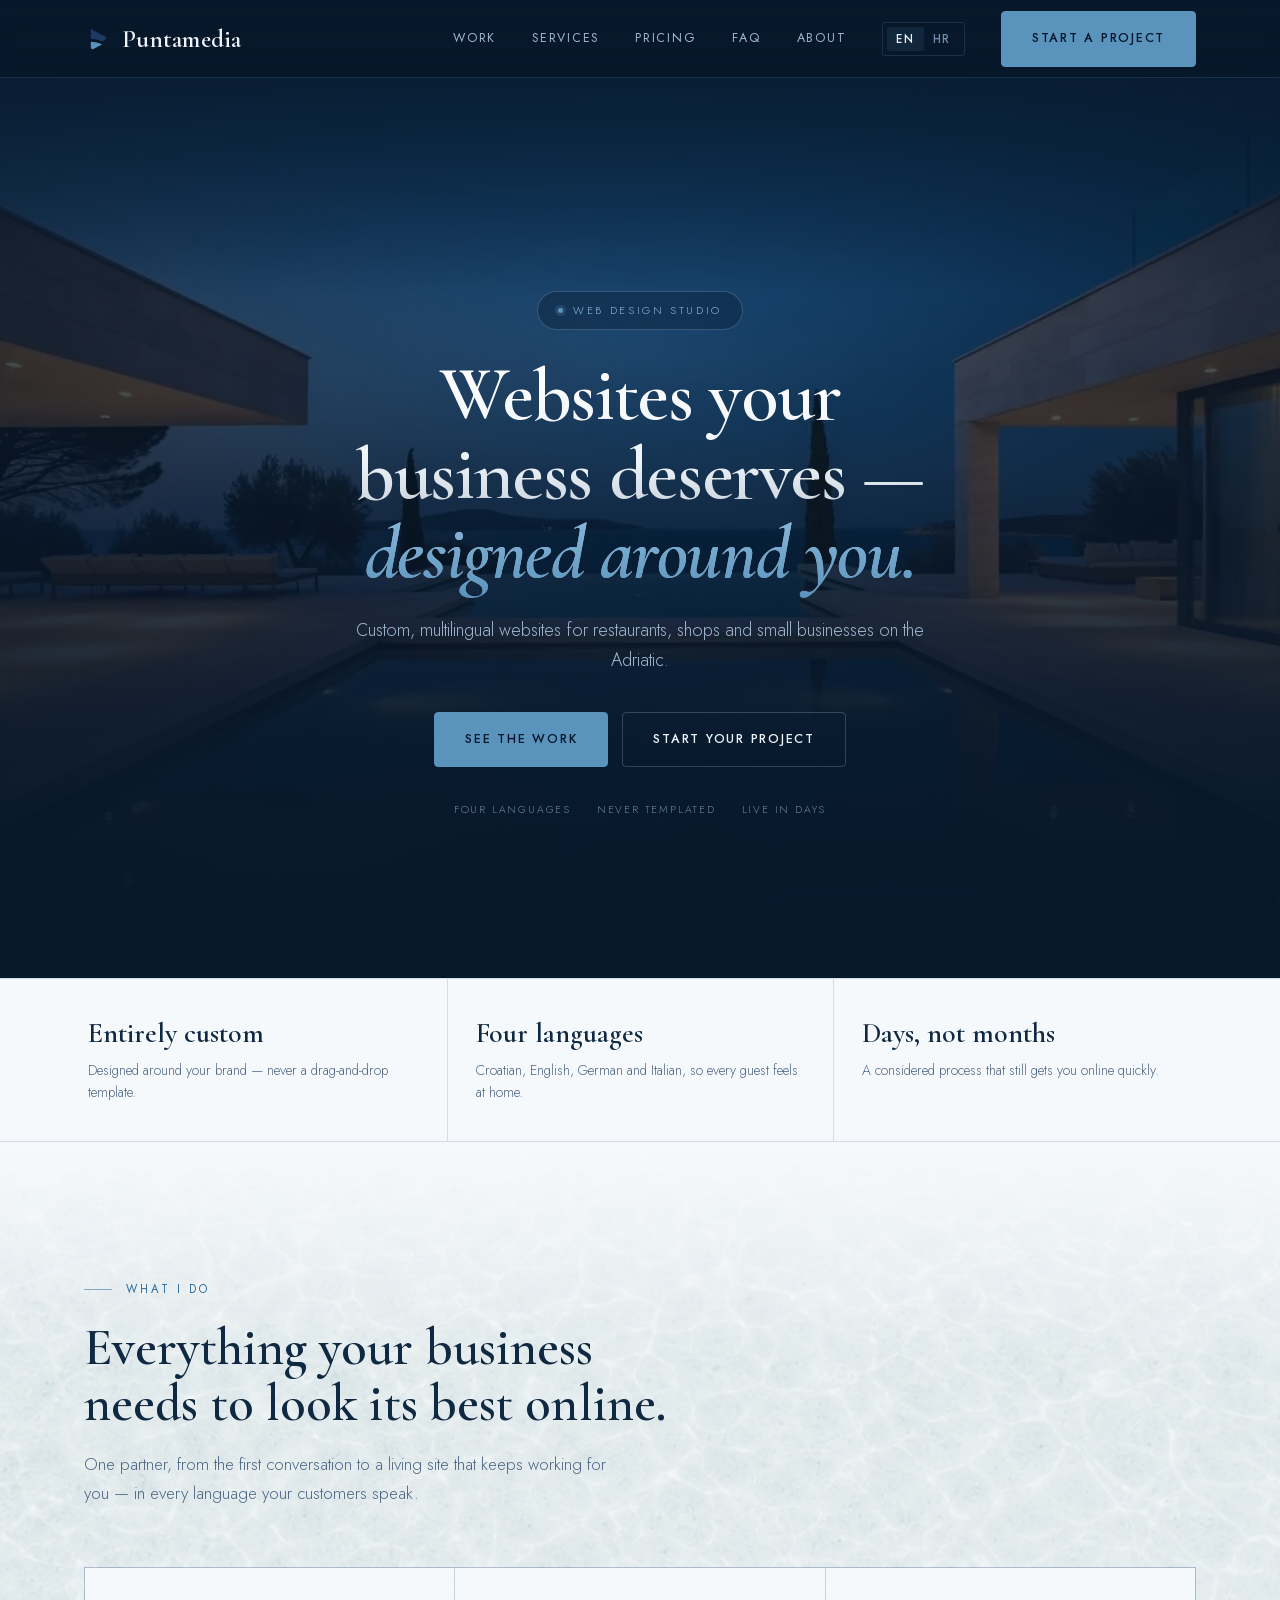
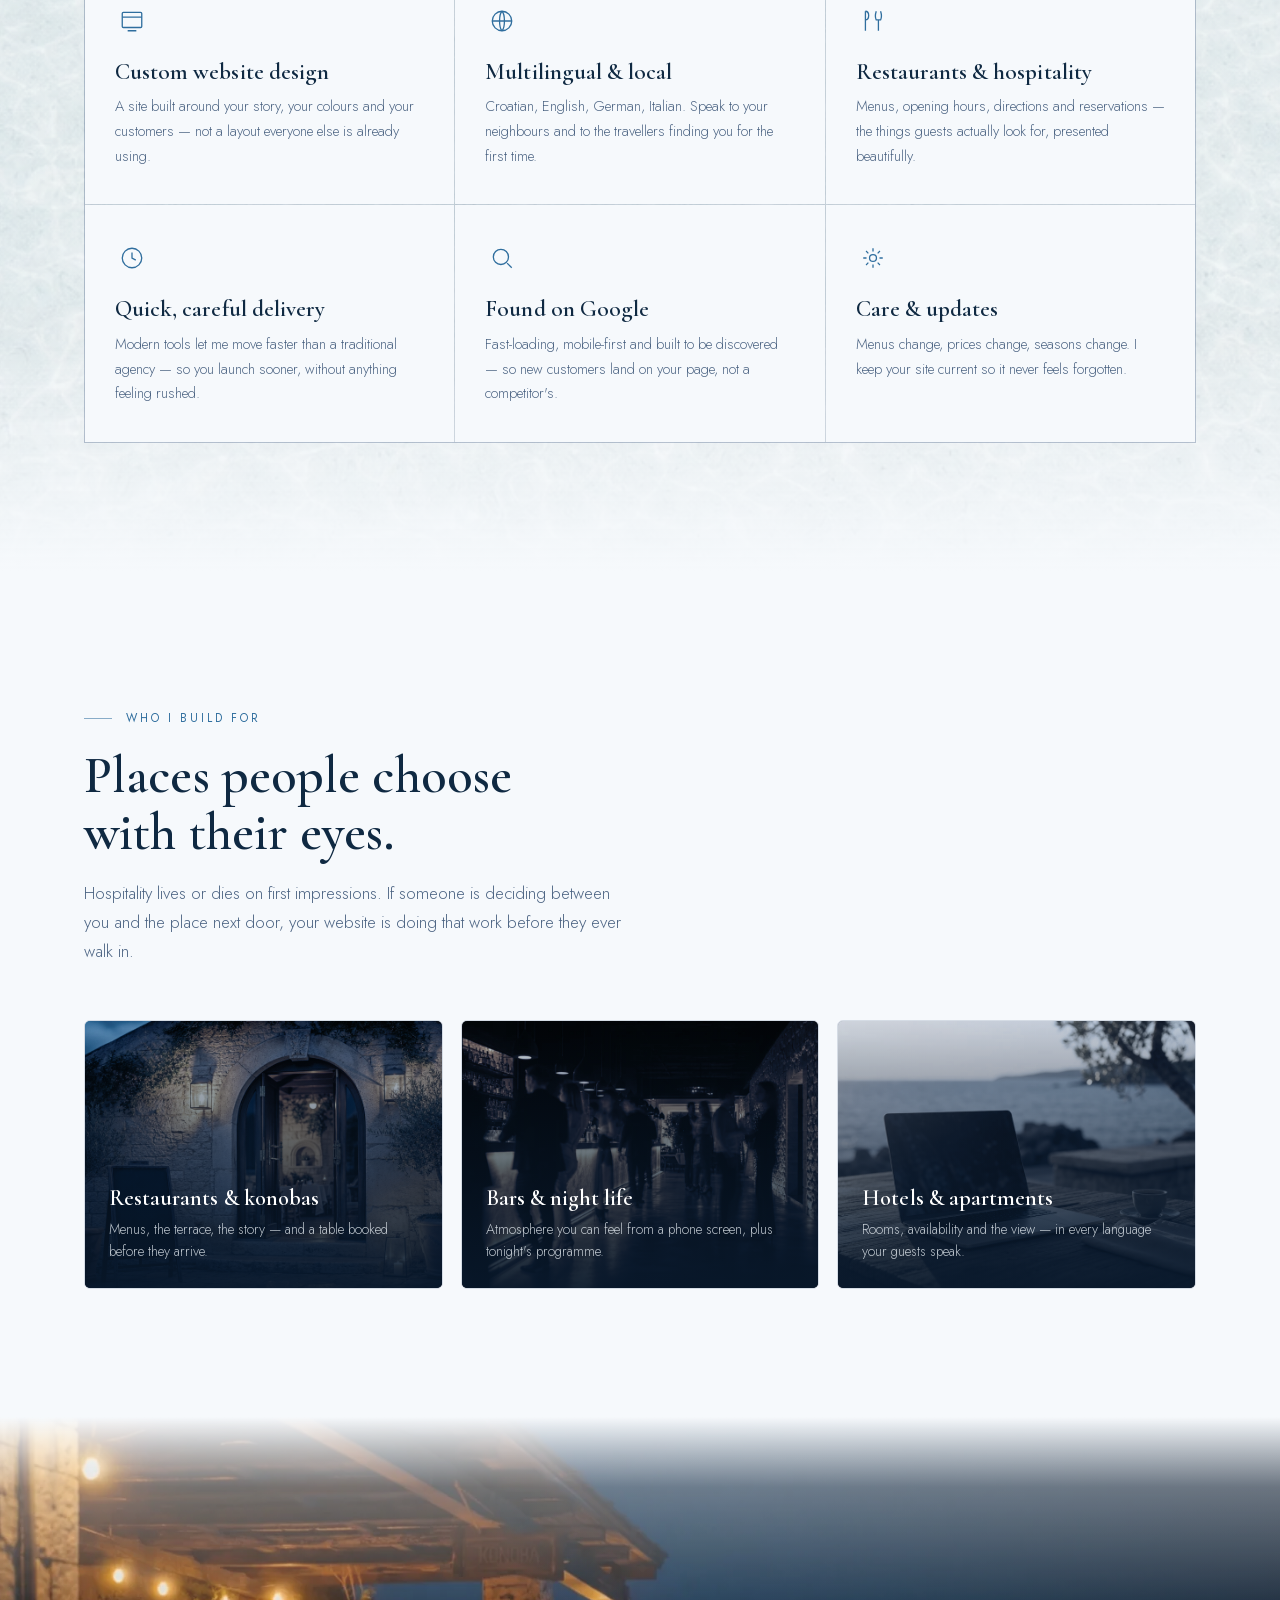
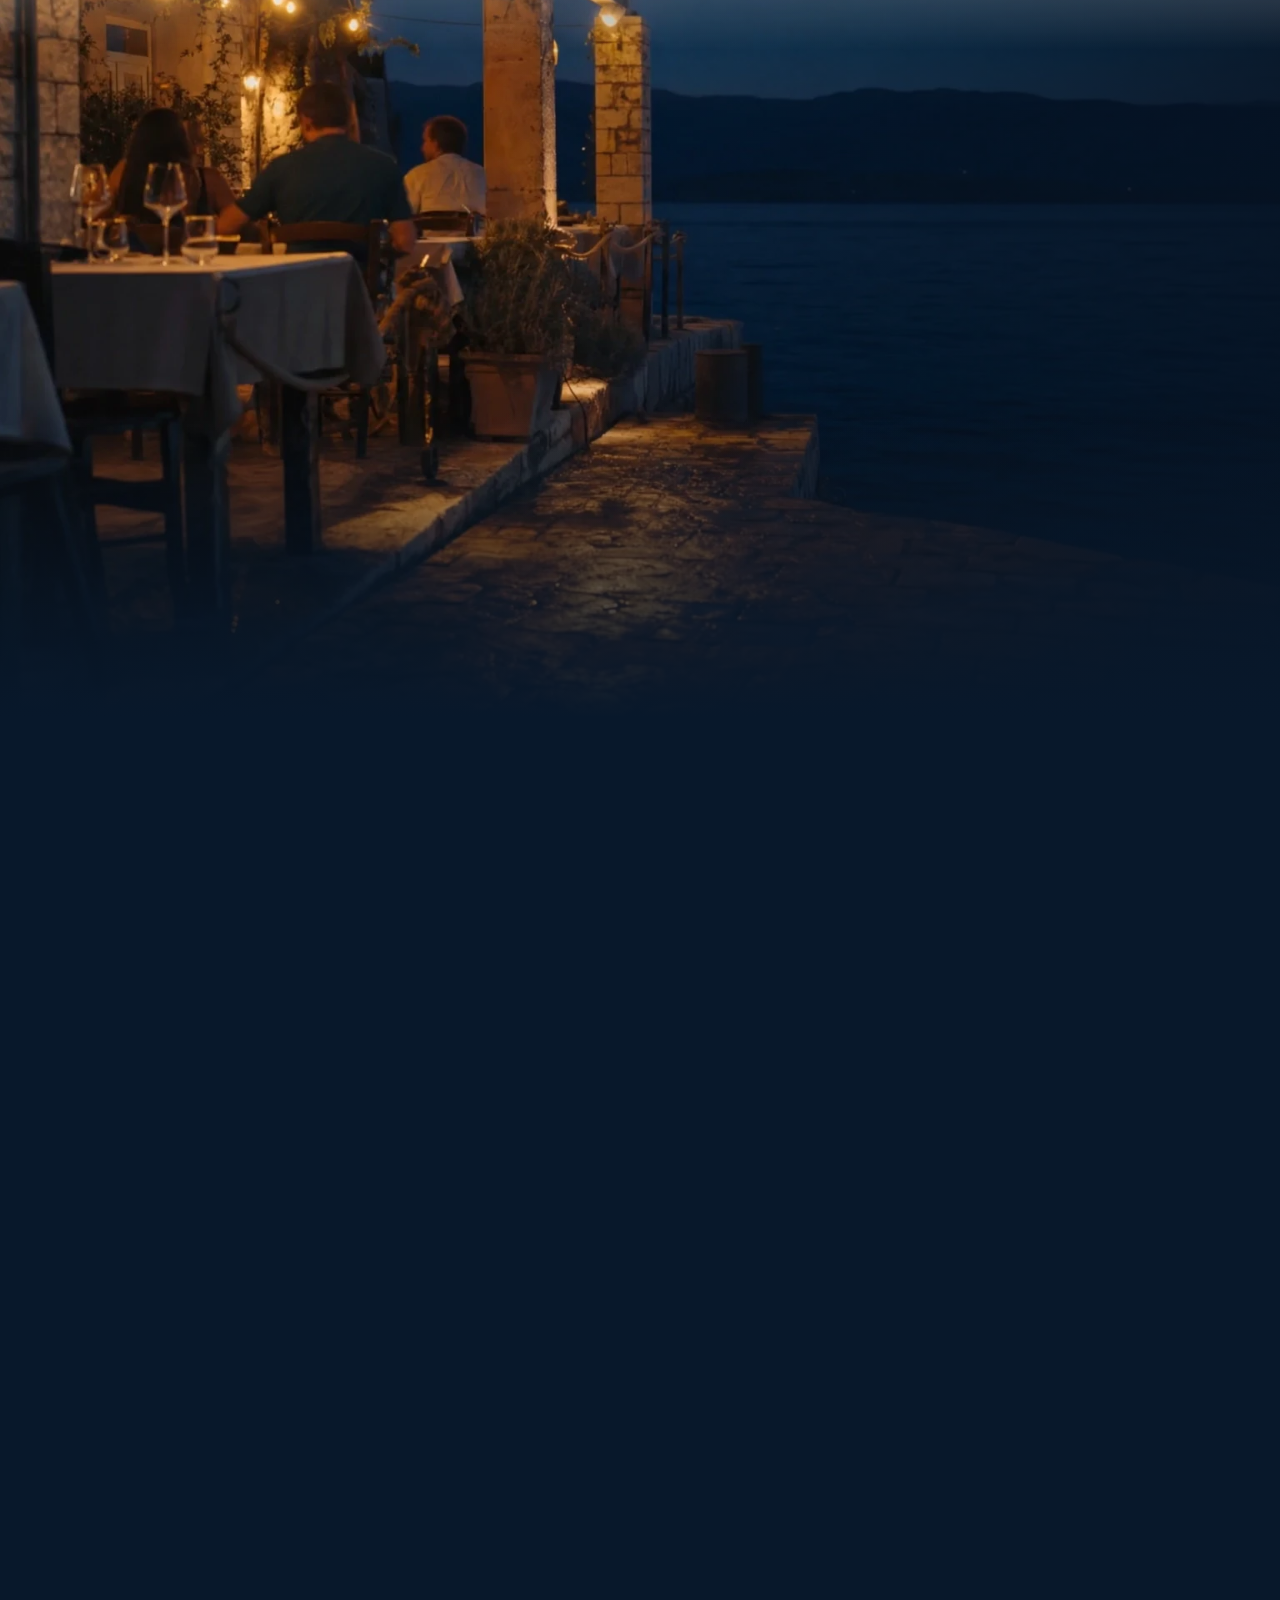
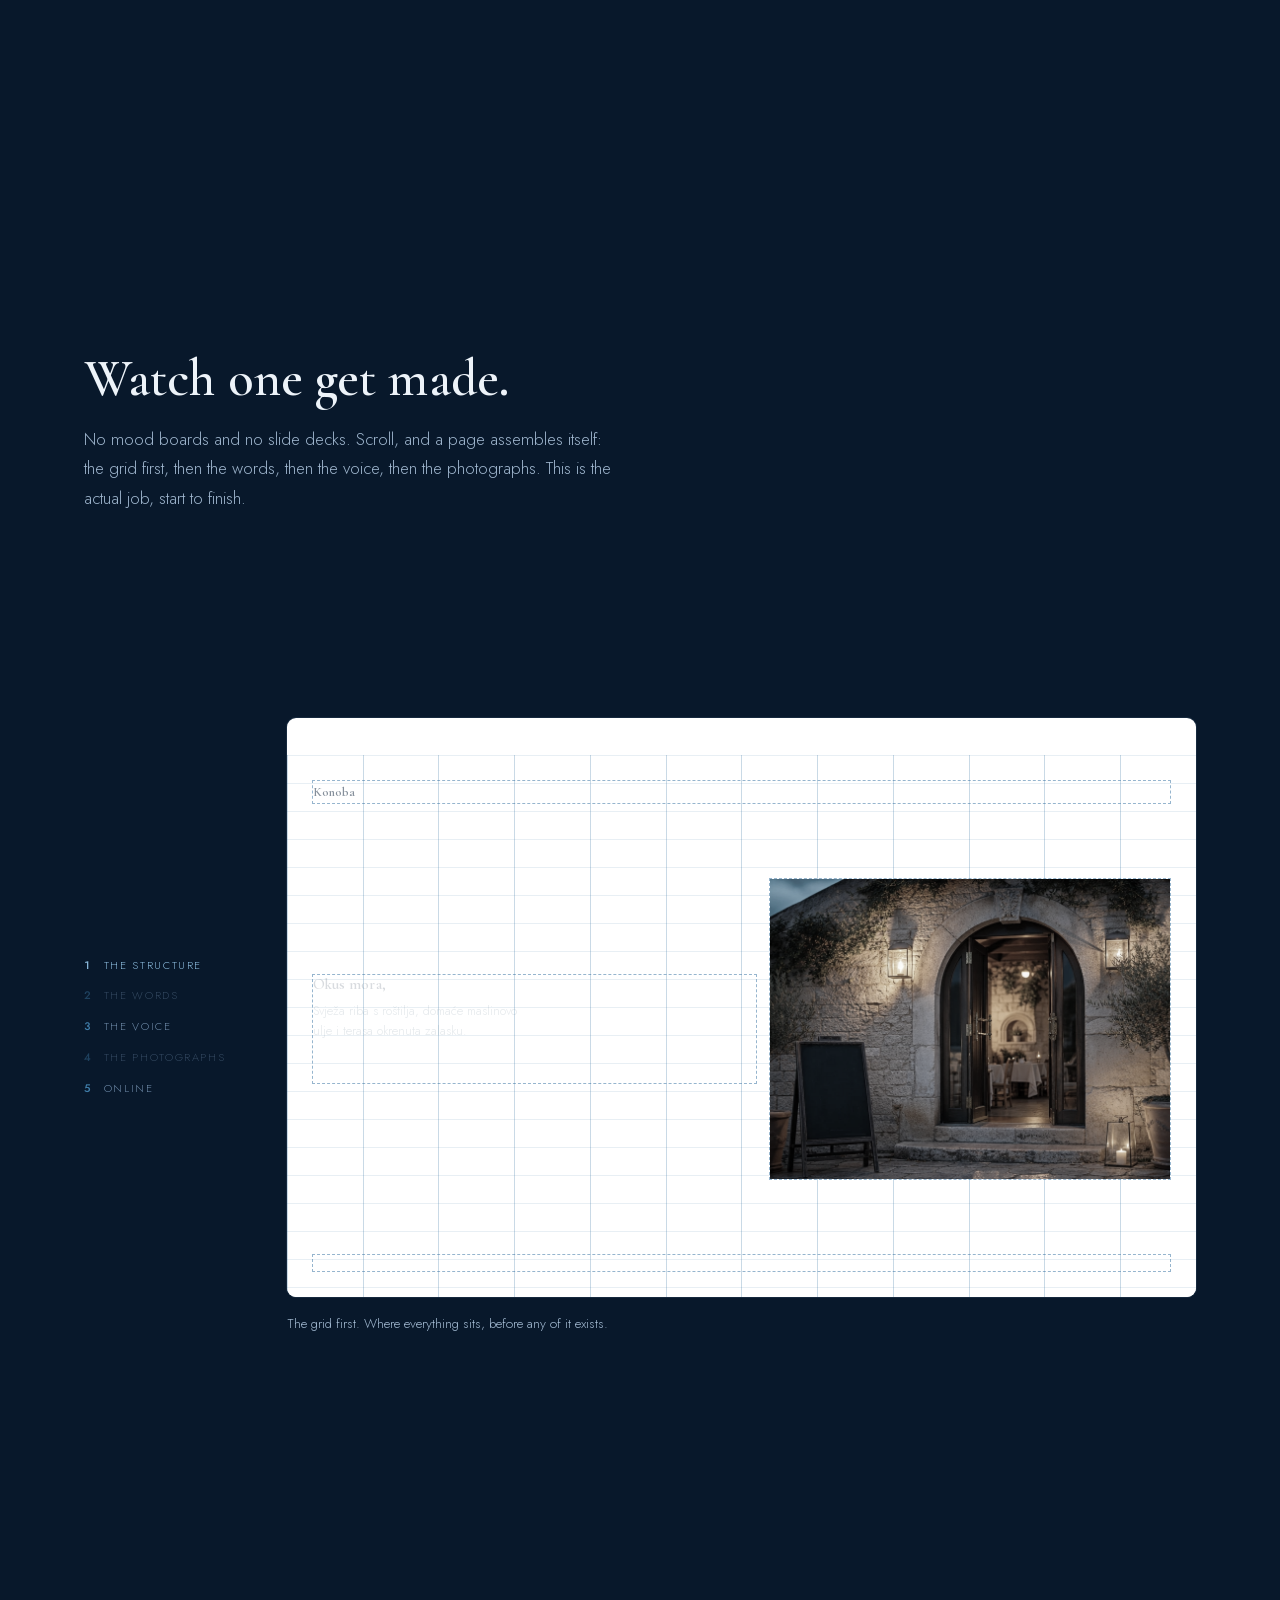
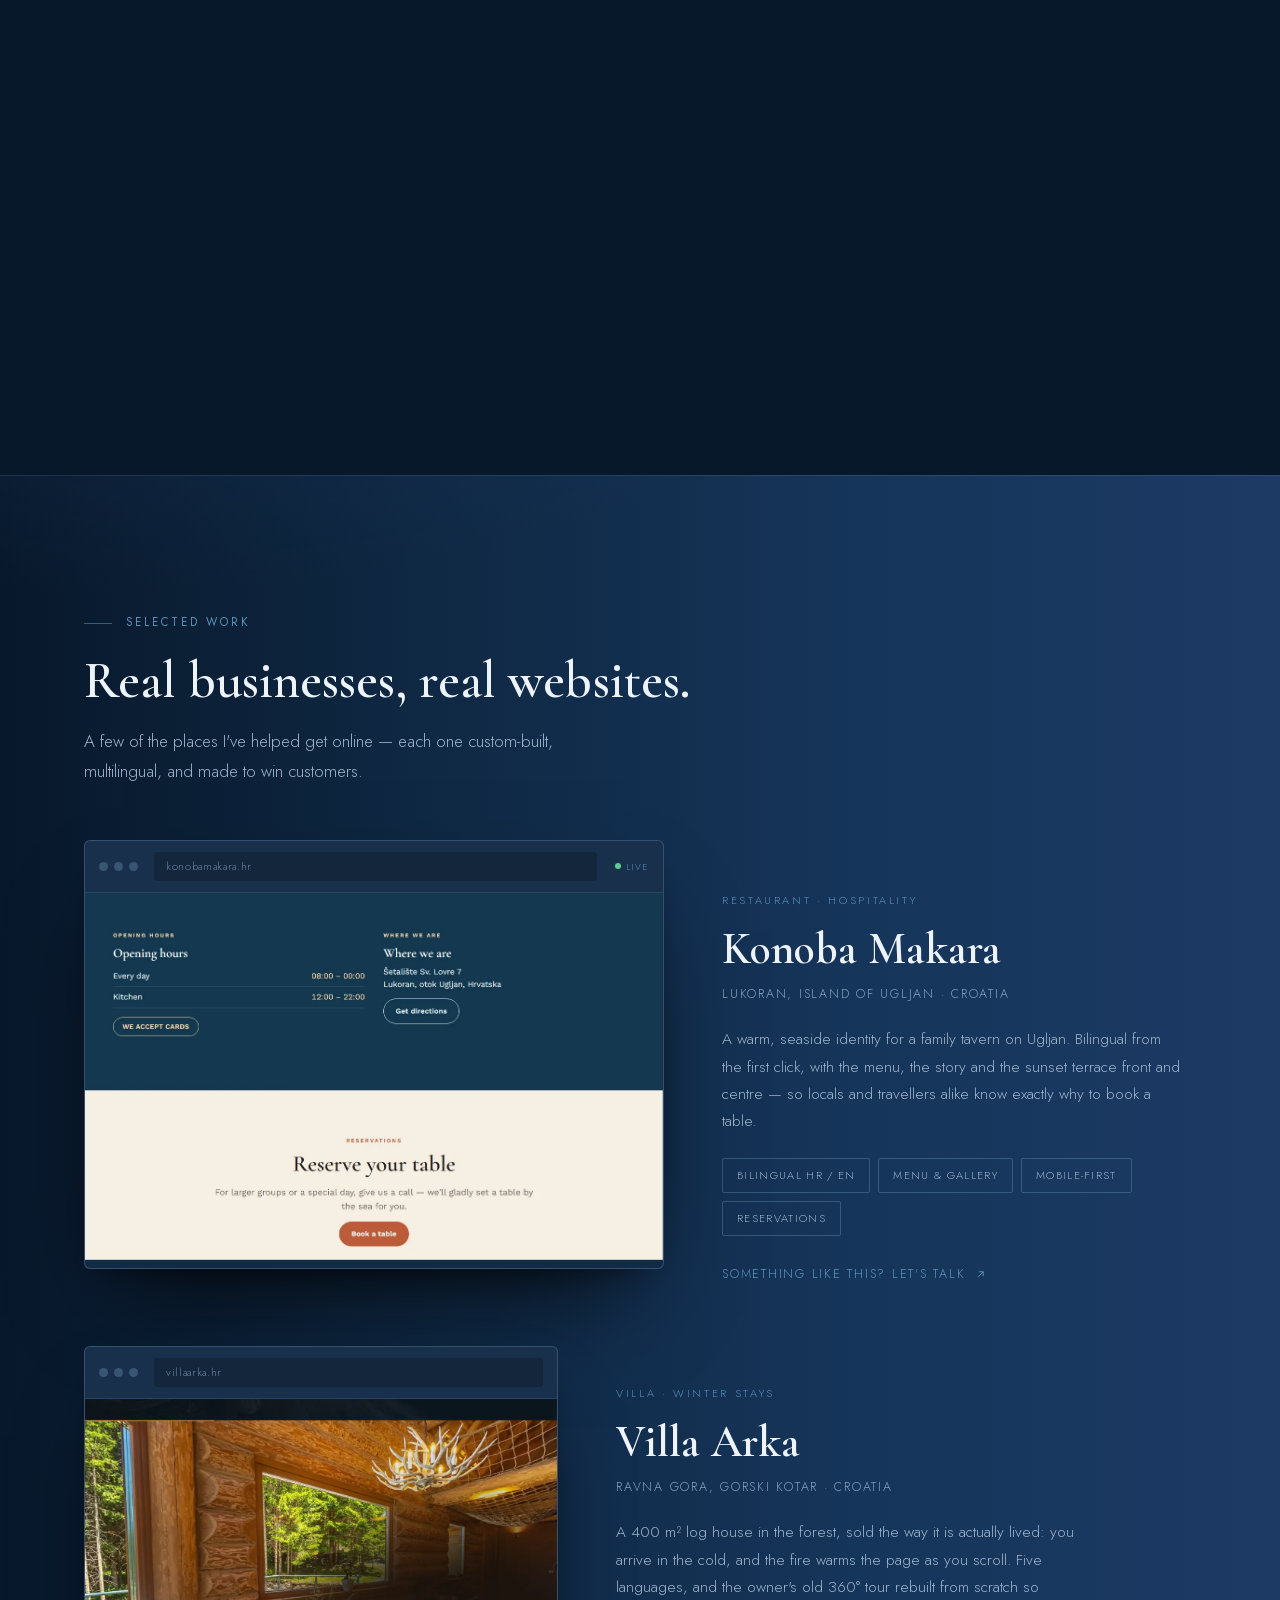
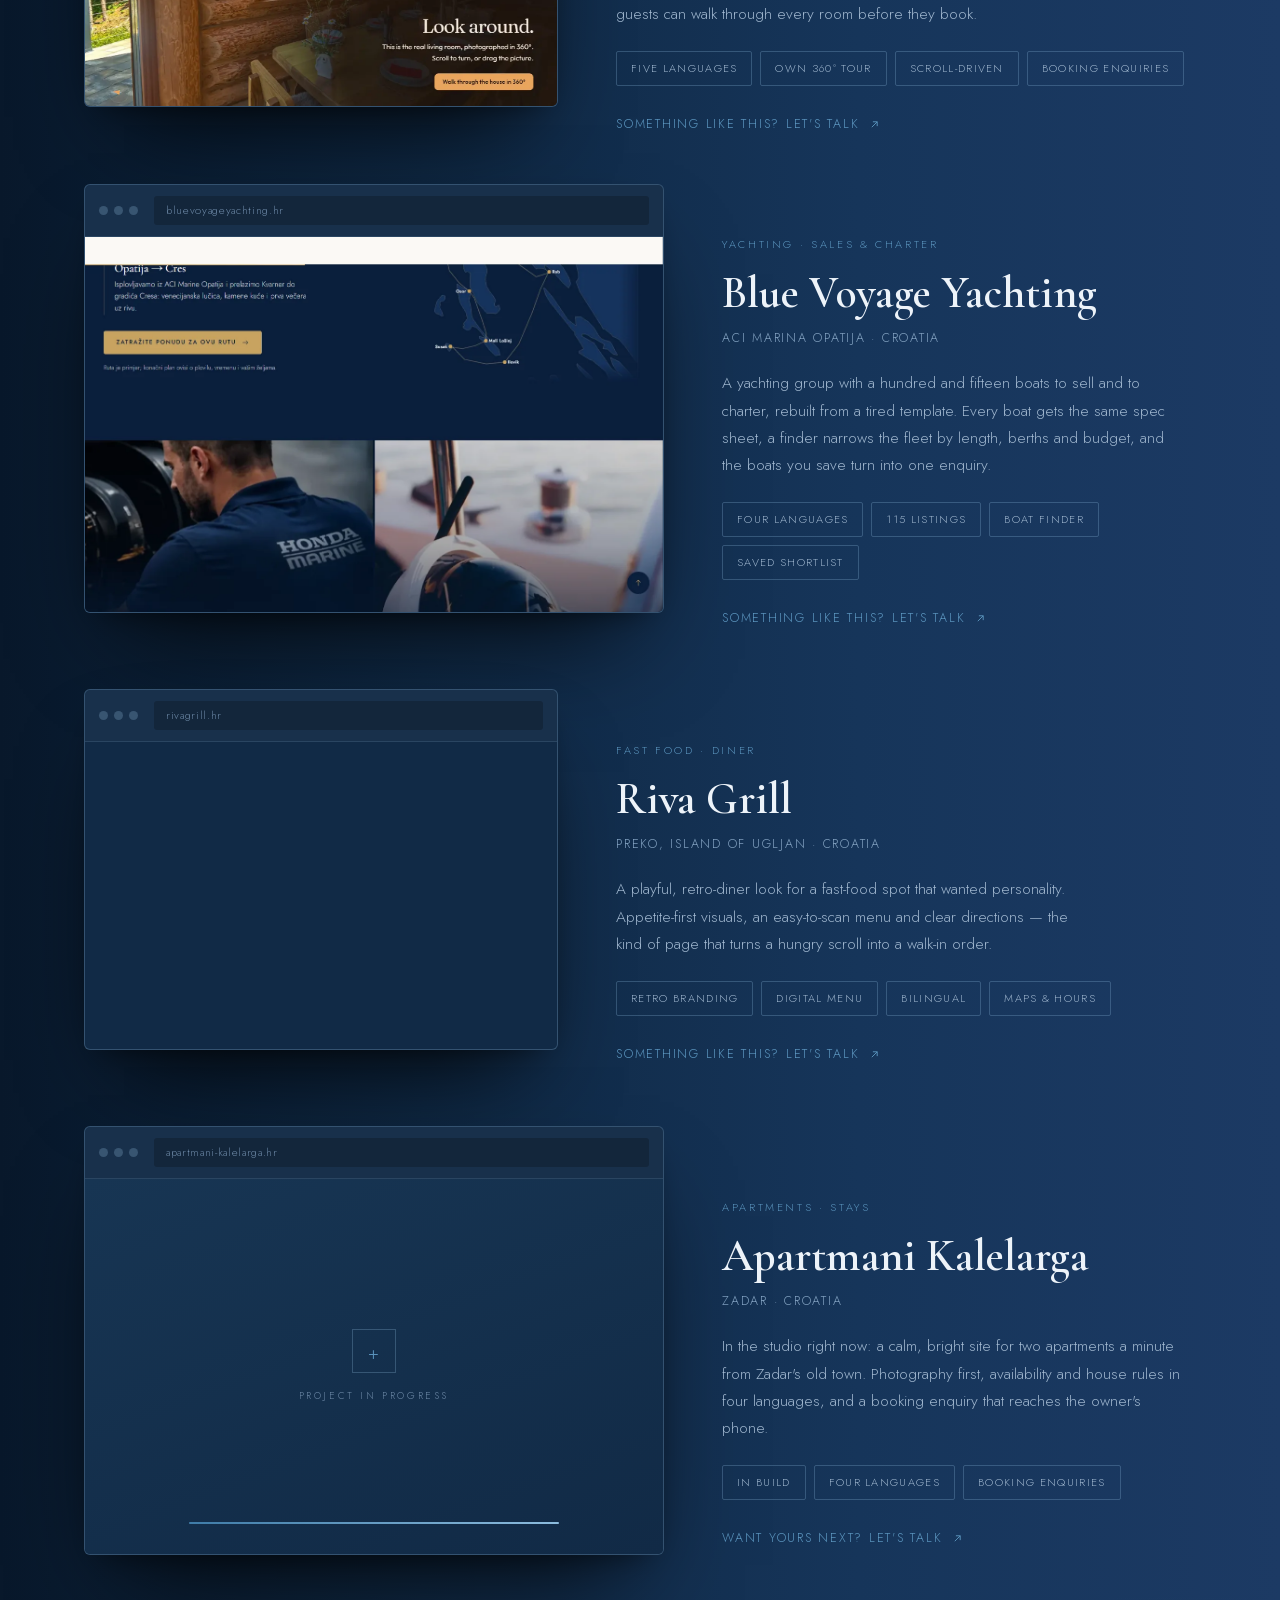
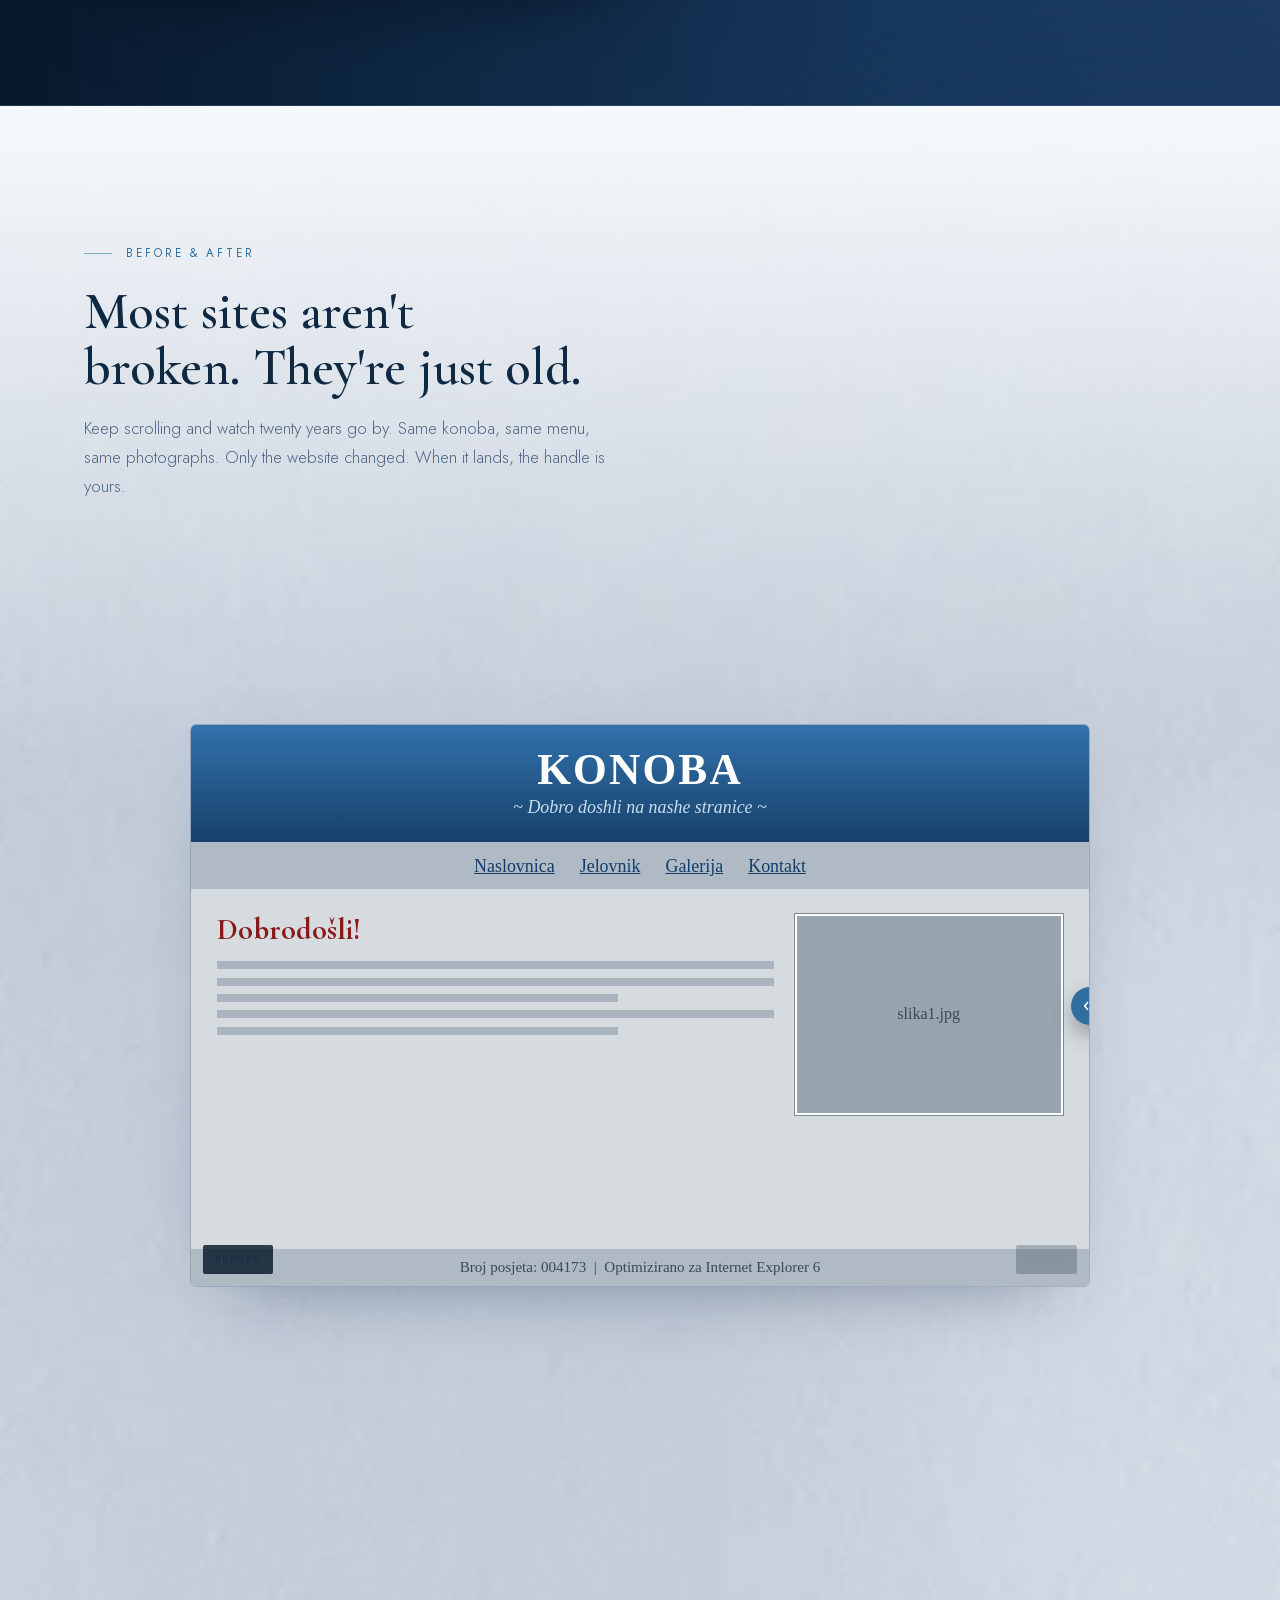
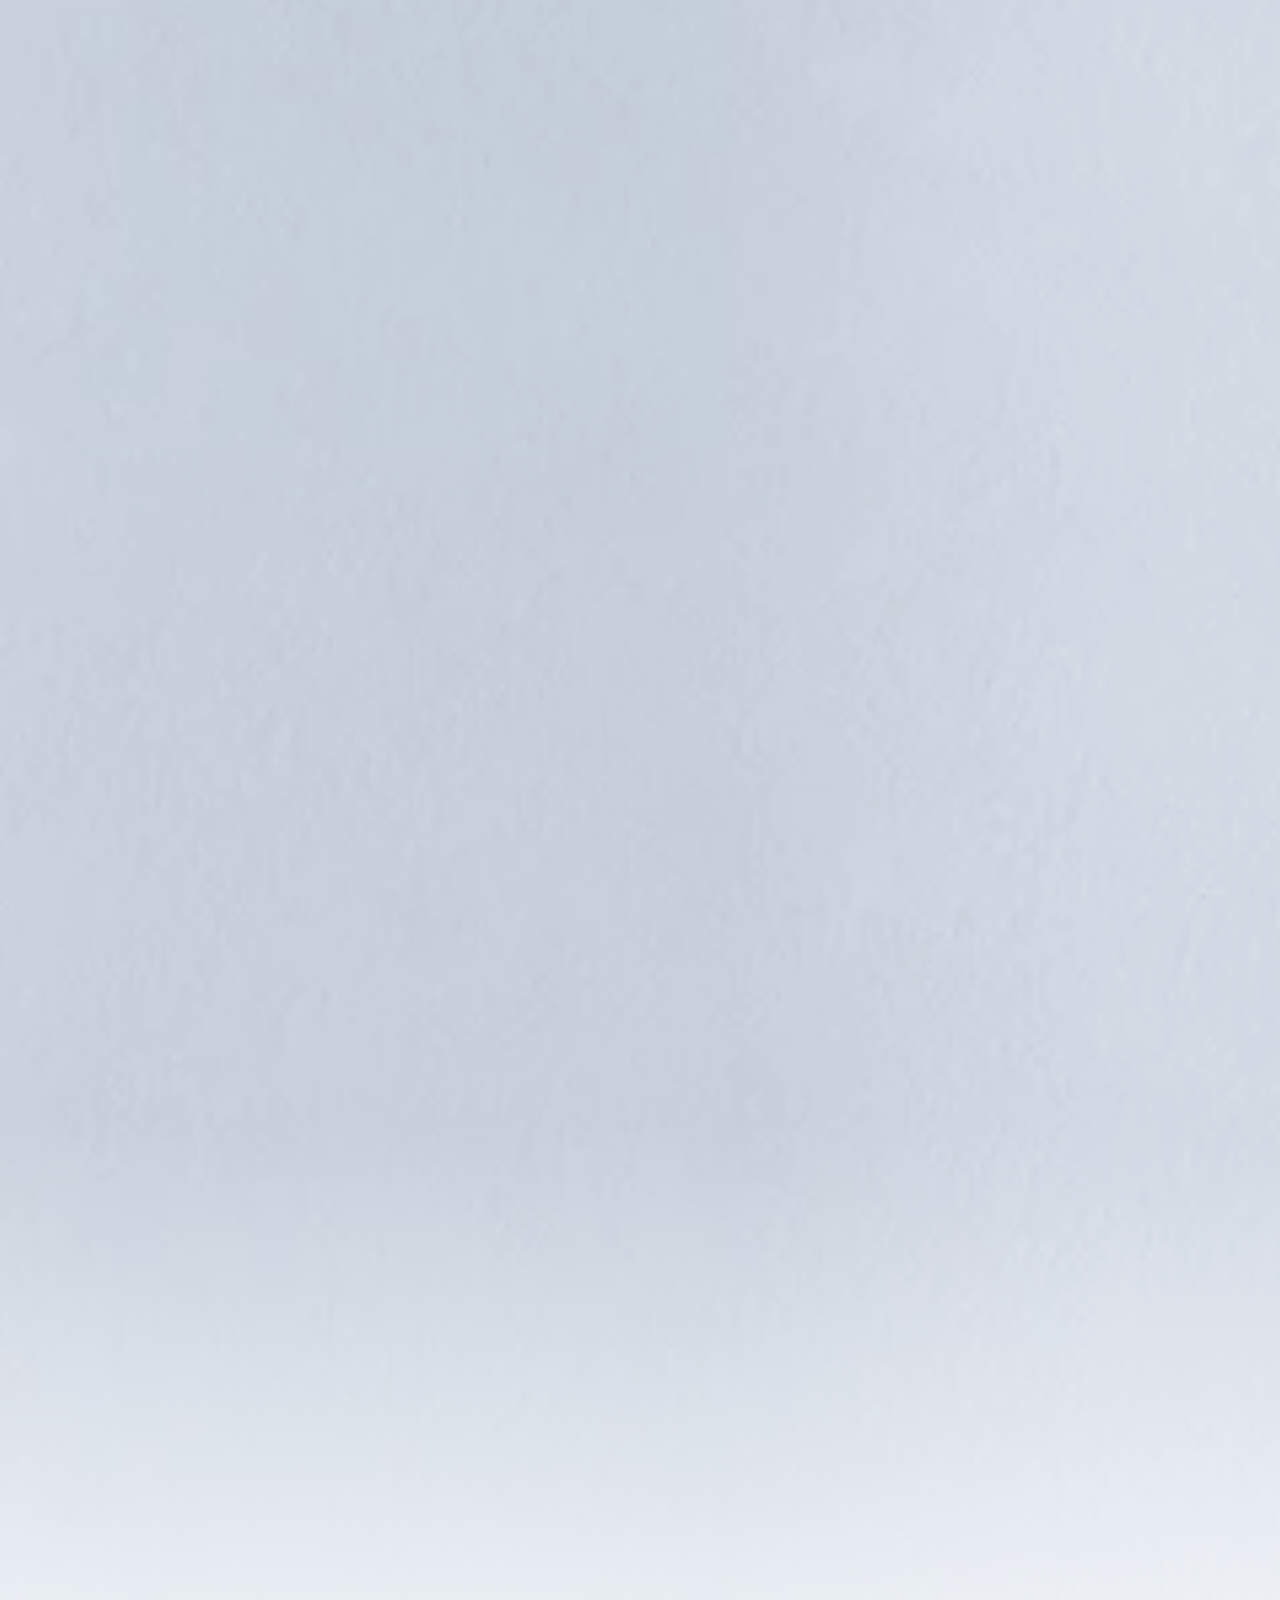
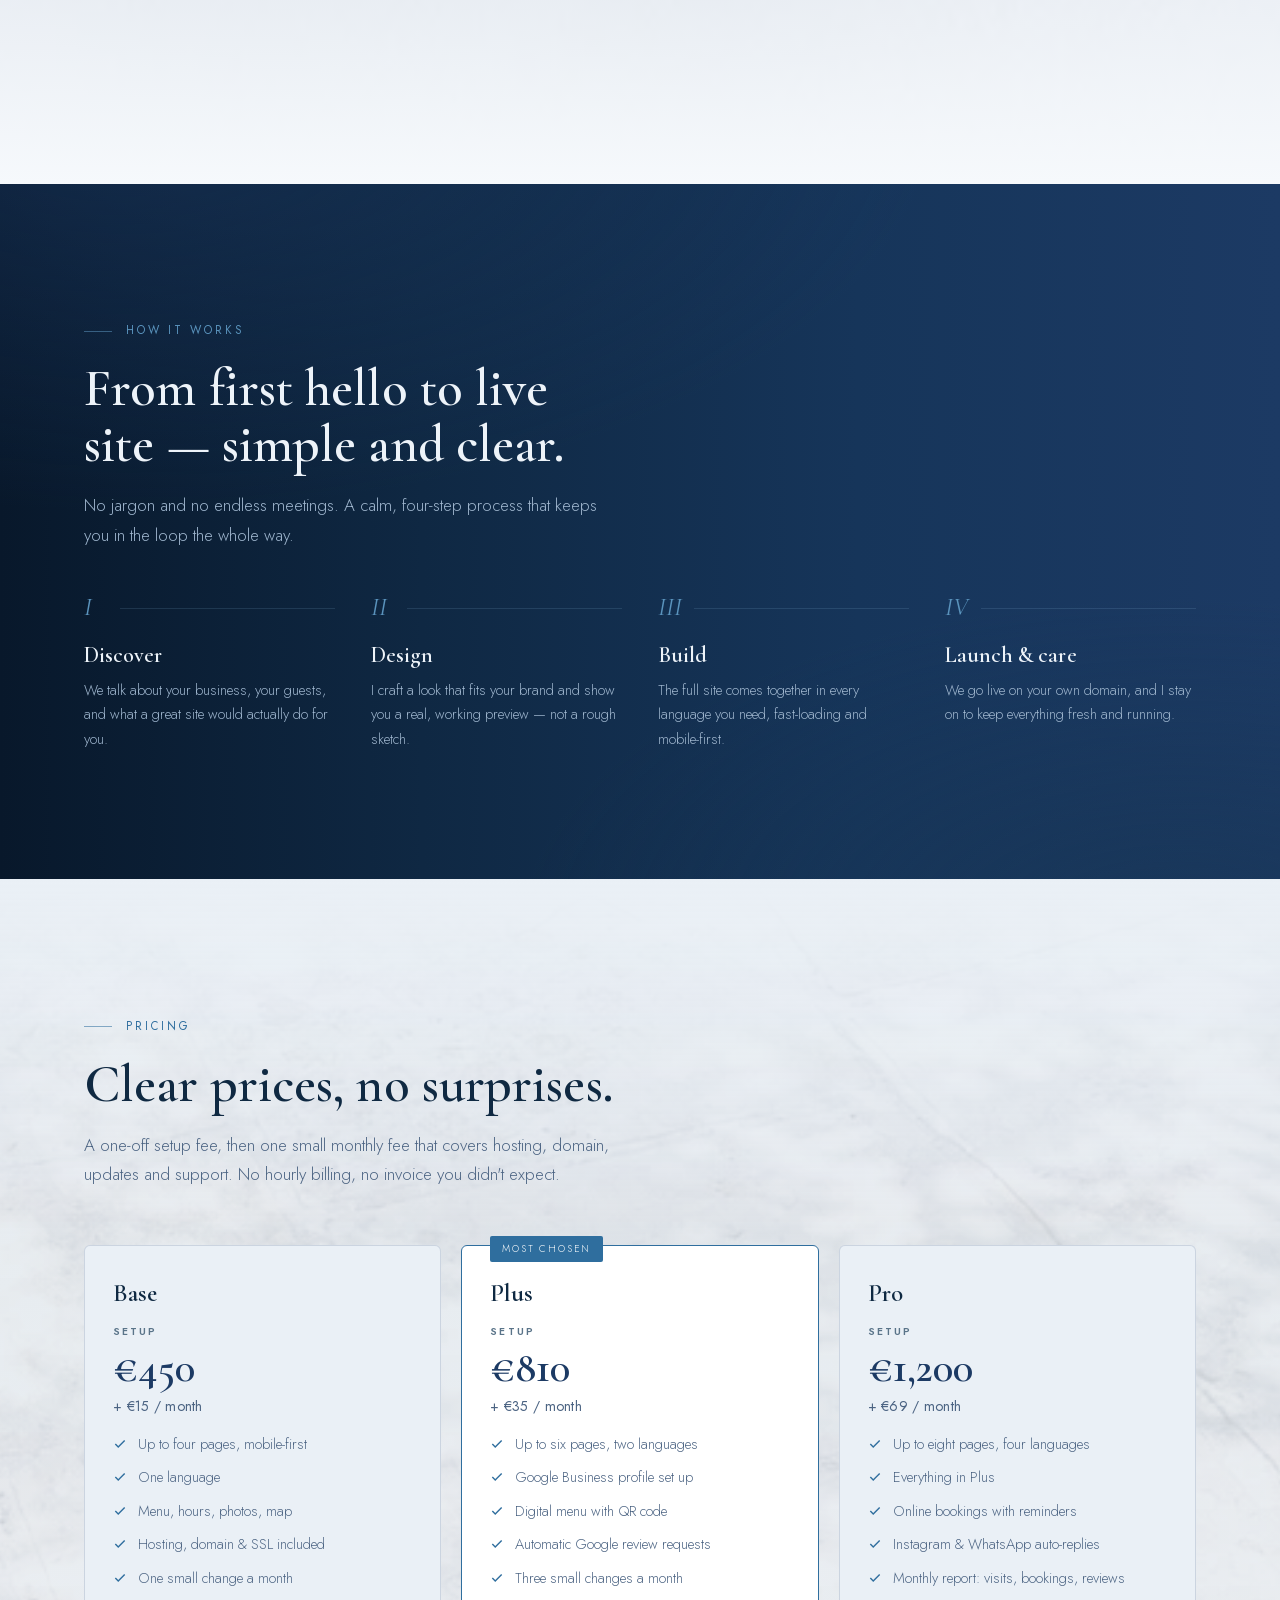
==== commit f3e66997: "Hero: dentro il filmato dell'Adriatico, e via i resti della hero vecchia Il filmato: terrazza di una" ====
--- a/index.html
+++ b/index.html
@@ -24,7 +24,7 @@
 <!-- Il poster della hero e' il primo pixel grande della pagina, quindi vale
      la pena anticiparlo. Il filmato invece NO: lo sceglie lo script, perche'
      a movimento ridotto o col risparmio dati non va scaricato affatto. -->
-<link rel="preload" href="video/bridge-hq-poster.webp" as="image" fetchpriority="high">
+<link rel="preload" href="video/hero-adriatico-v1-poster.webp" as="image" fetchpriority="high">
 <link rel="preload" href="fonts/jost-normal-latin.woff2" as="font" type="font/woff2" crossorigin>
 <link rel="preload" href="fonts/cormorant-garamond-normal-latin.woff2" as="font" type="font/woff2" crossorigin>
 <link rel="stylesheet" href="fonts/fonts.css">
@@ -990,7 +990,7 @@
            ridotto o con il risparmio dati il filmato non si scarica affatto
            e resta il poster. Senza src, il <video> mostra gia' il poster. -->
       <video id="heroLoop" muted loop playsinline preload="none"
-             poster="video/bridge-hq-poster.webp"
+             poster="video/hero-adriatico-v1-poster.webp"
              data-src="video/hero-adriatico-v1.mp4"></video>
     </div>
     <span class="hv-veil" aria-hidden="true"></span>
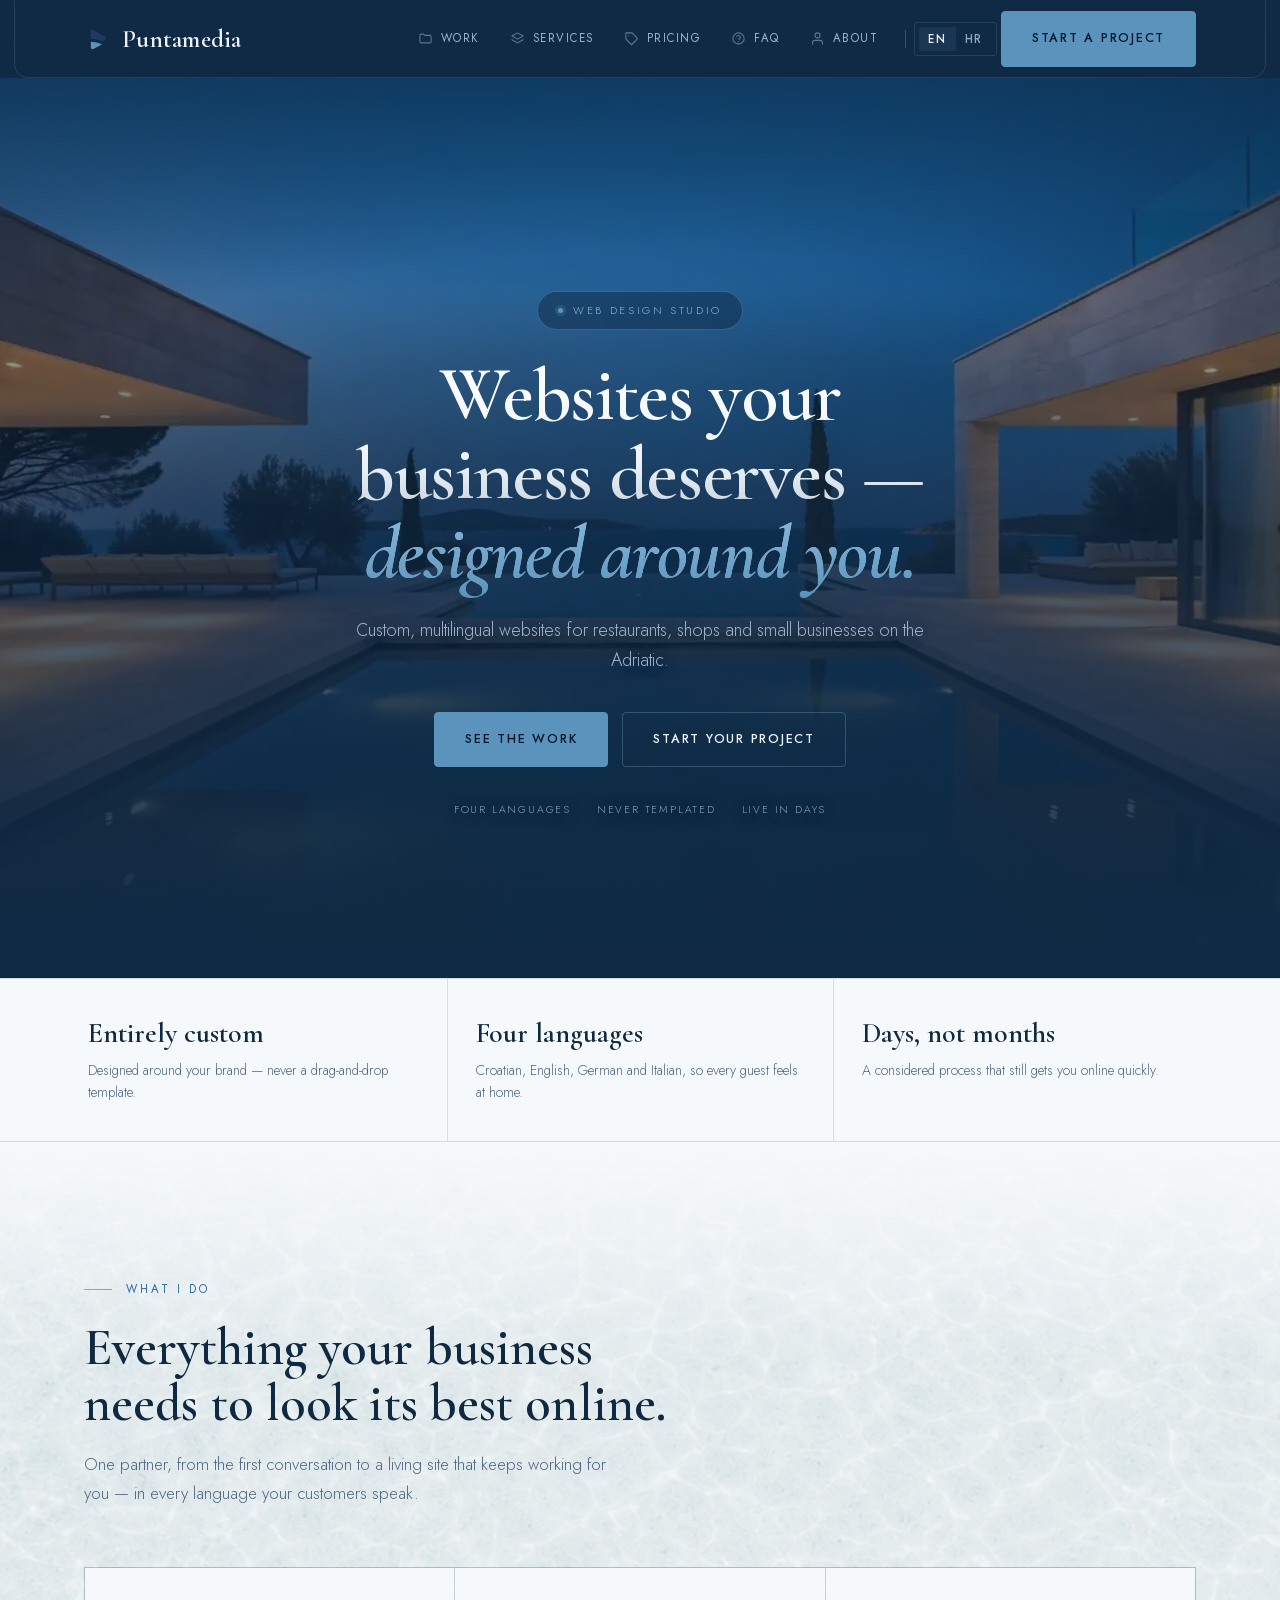
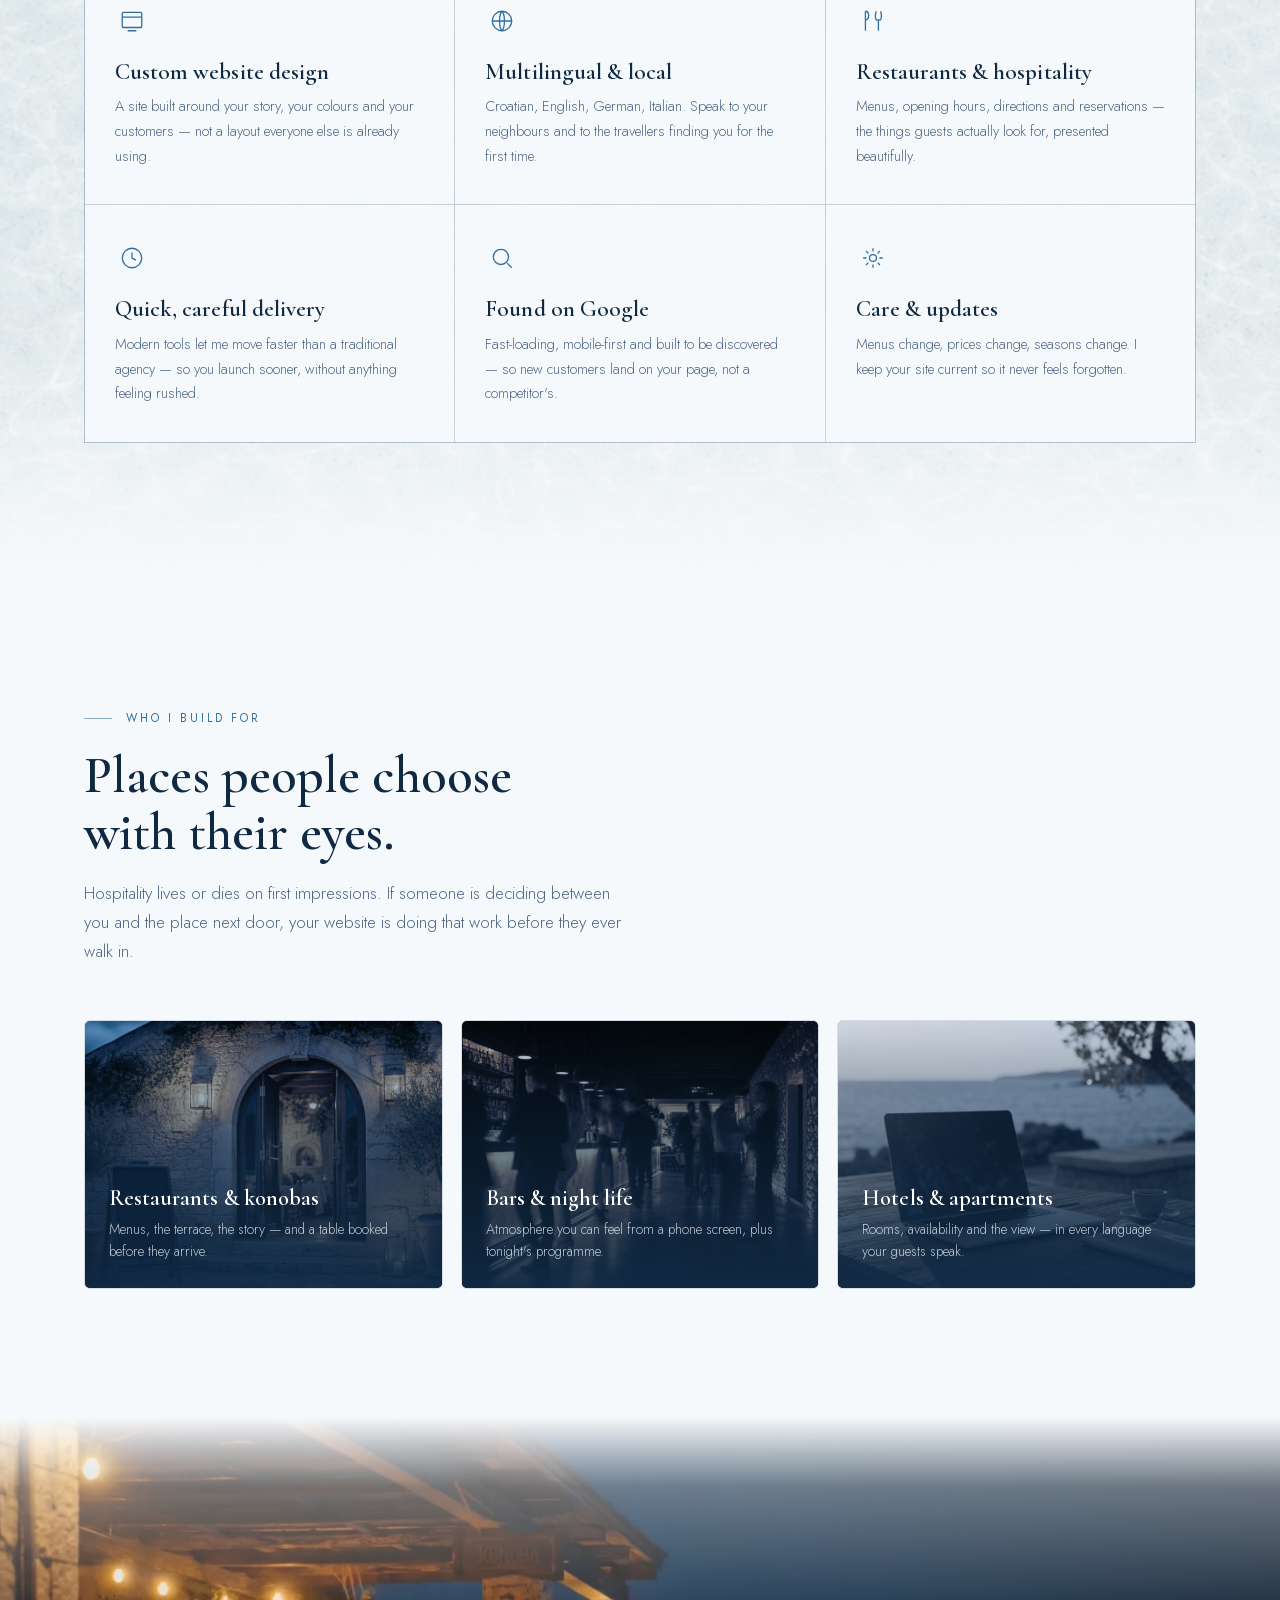
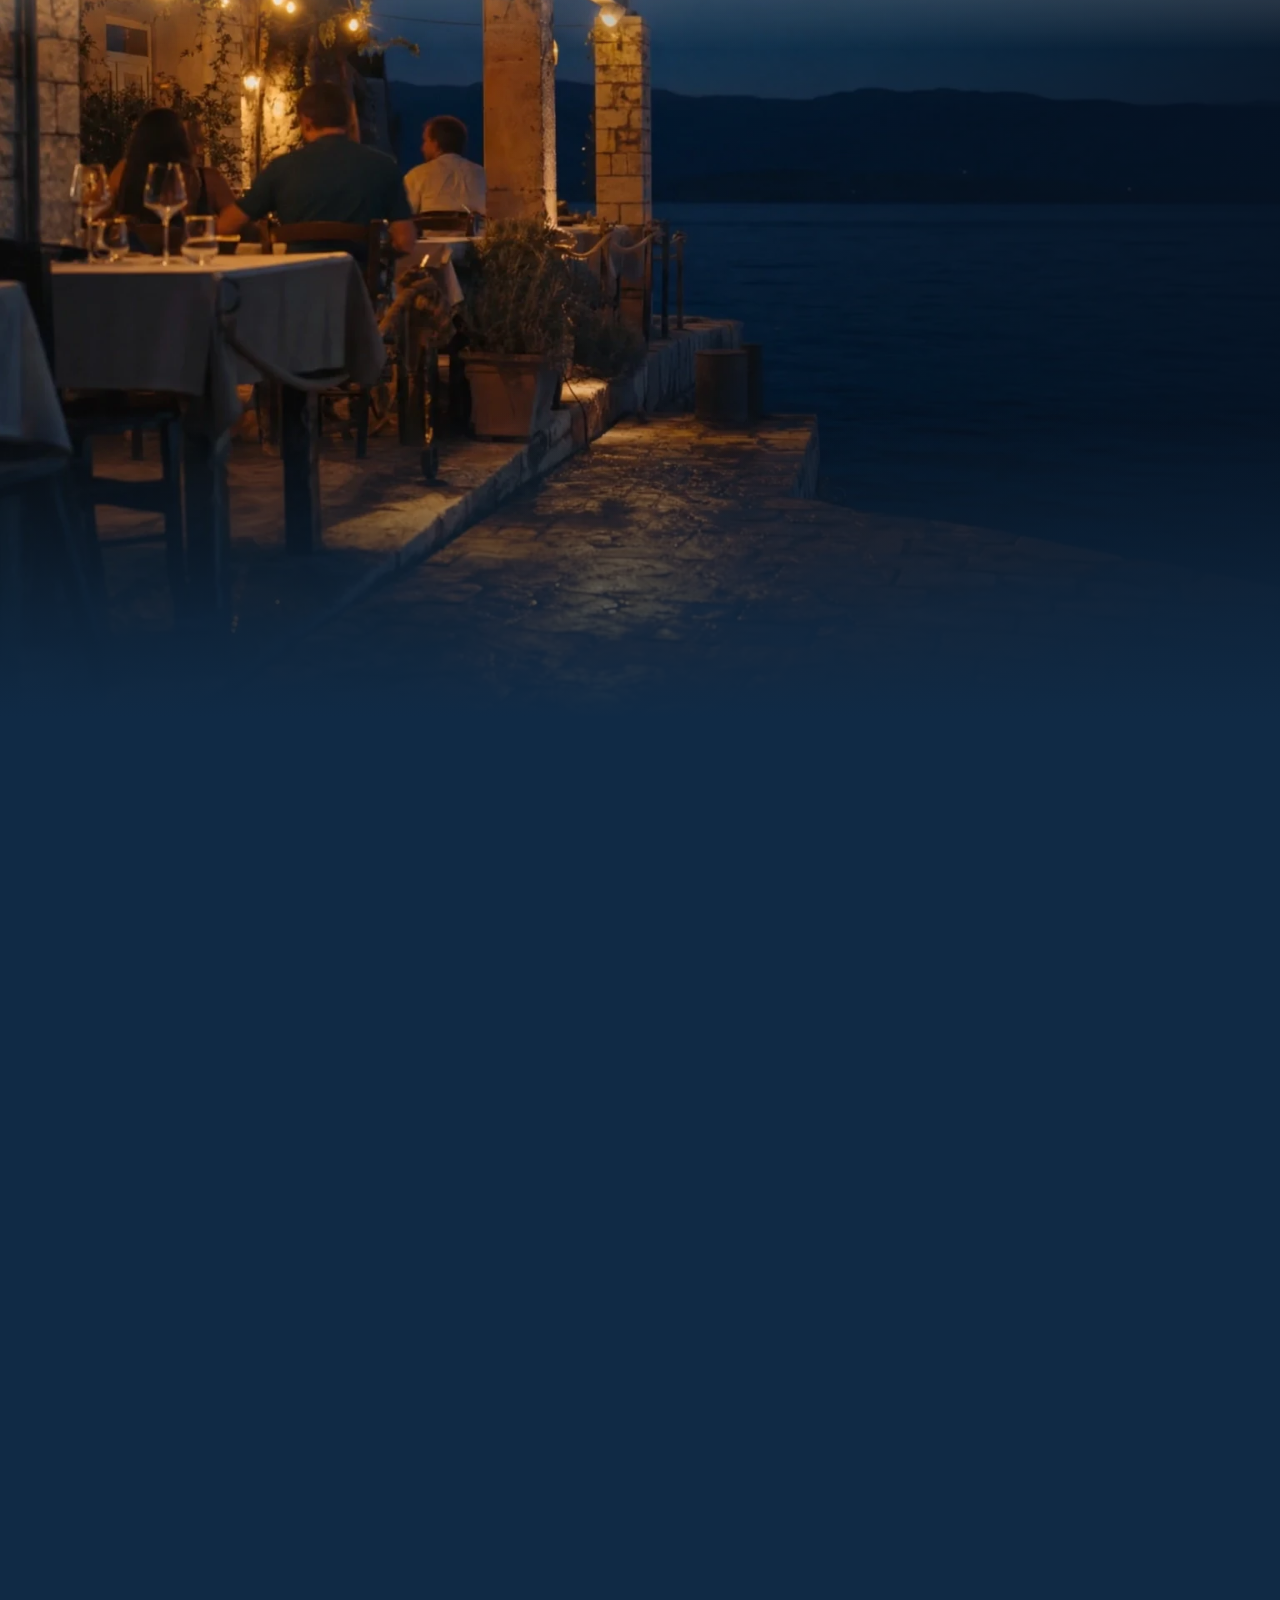
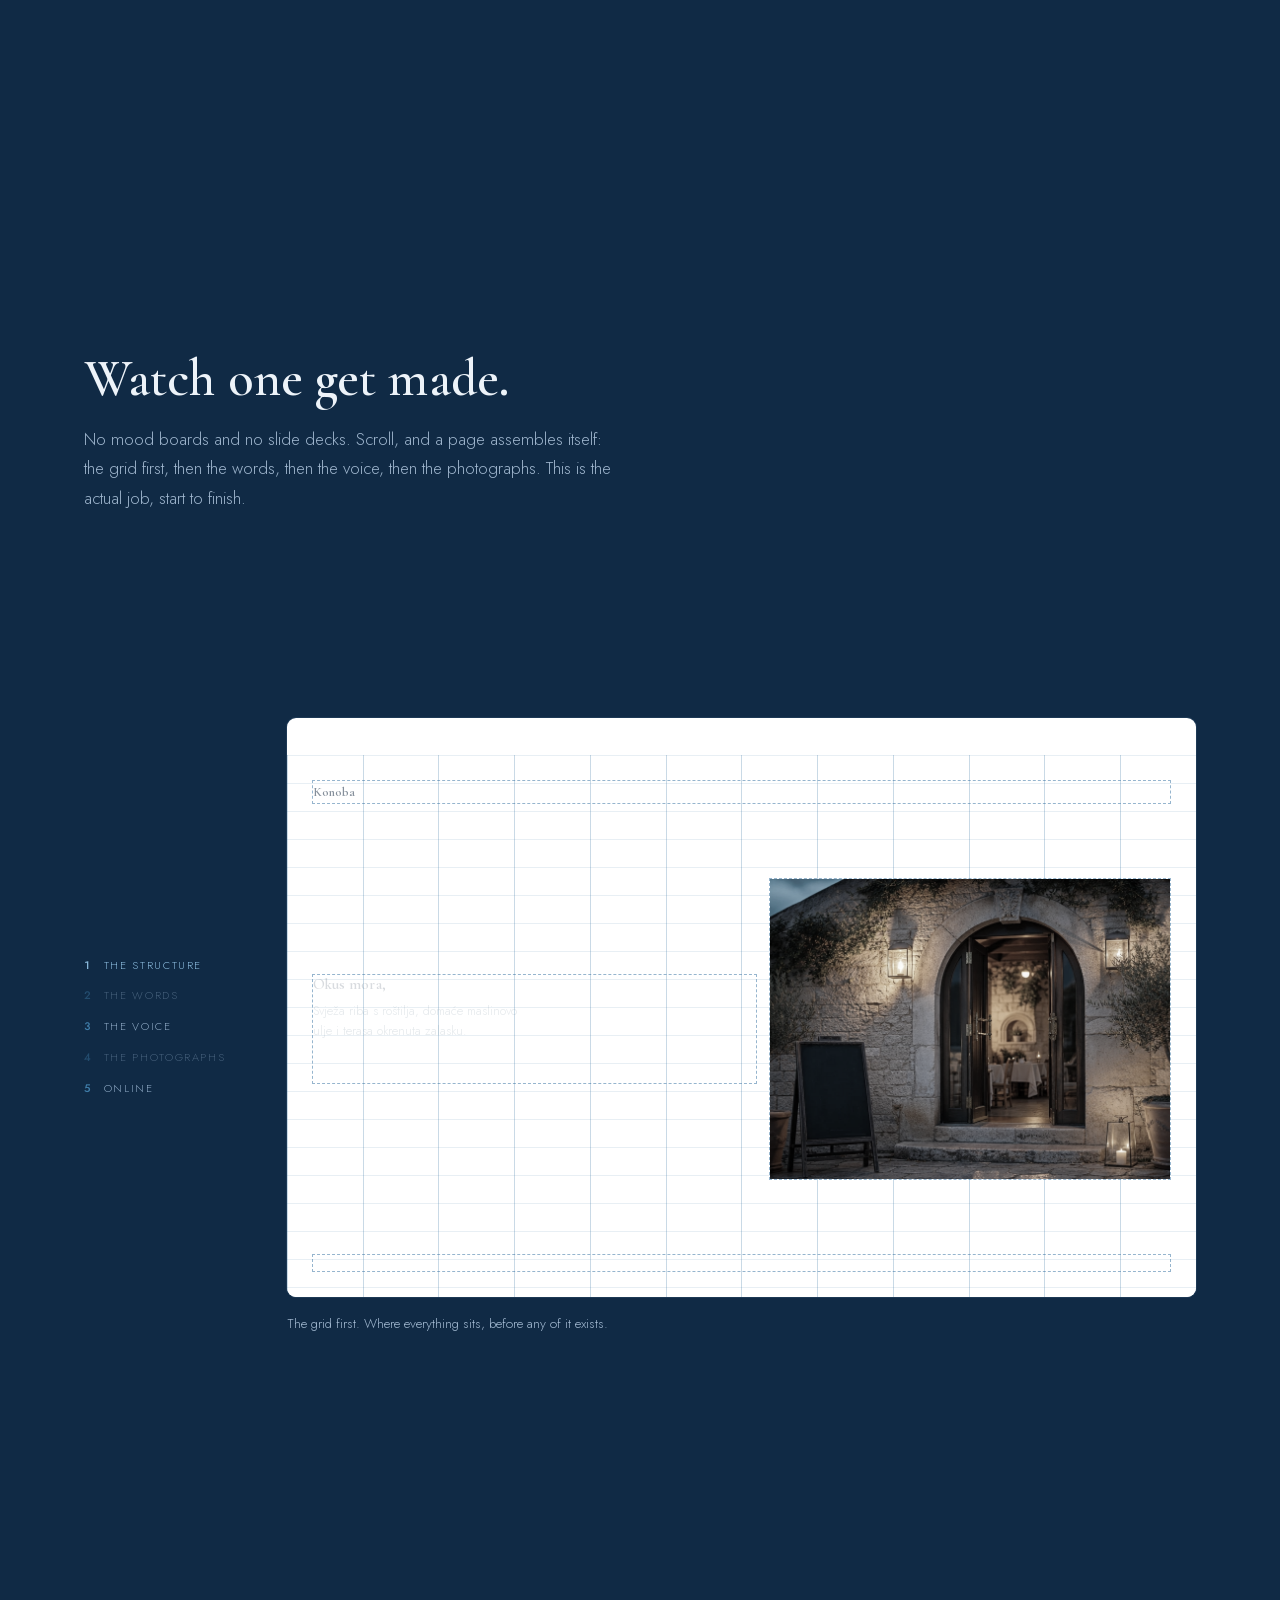
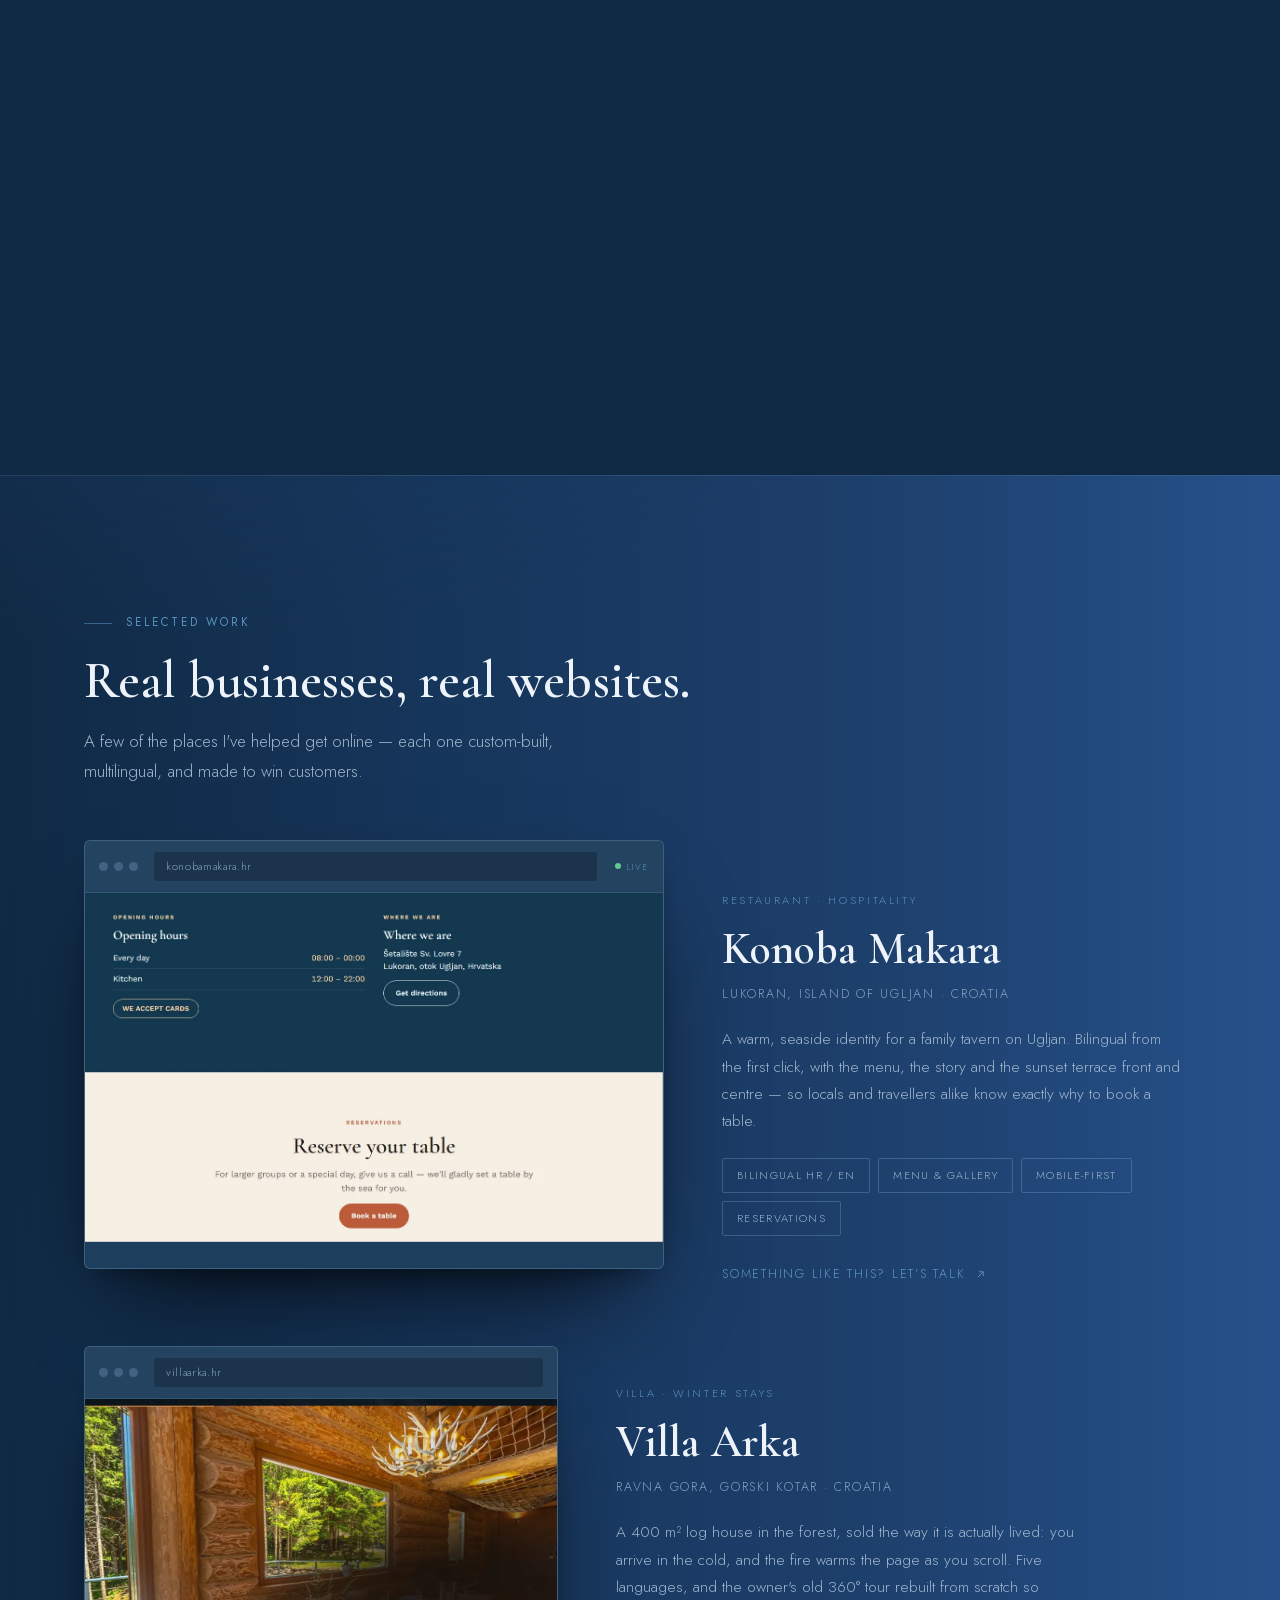
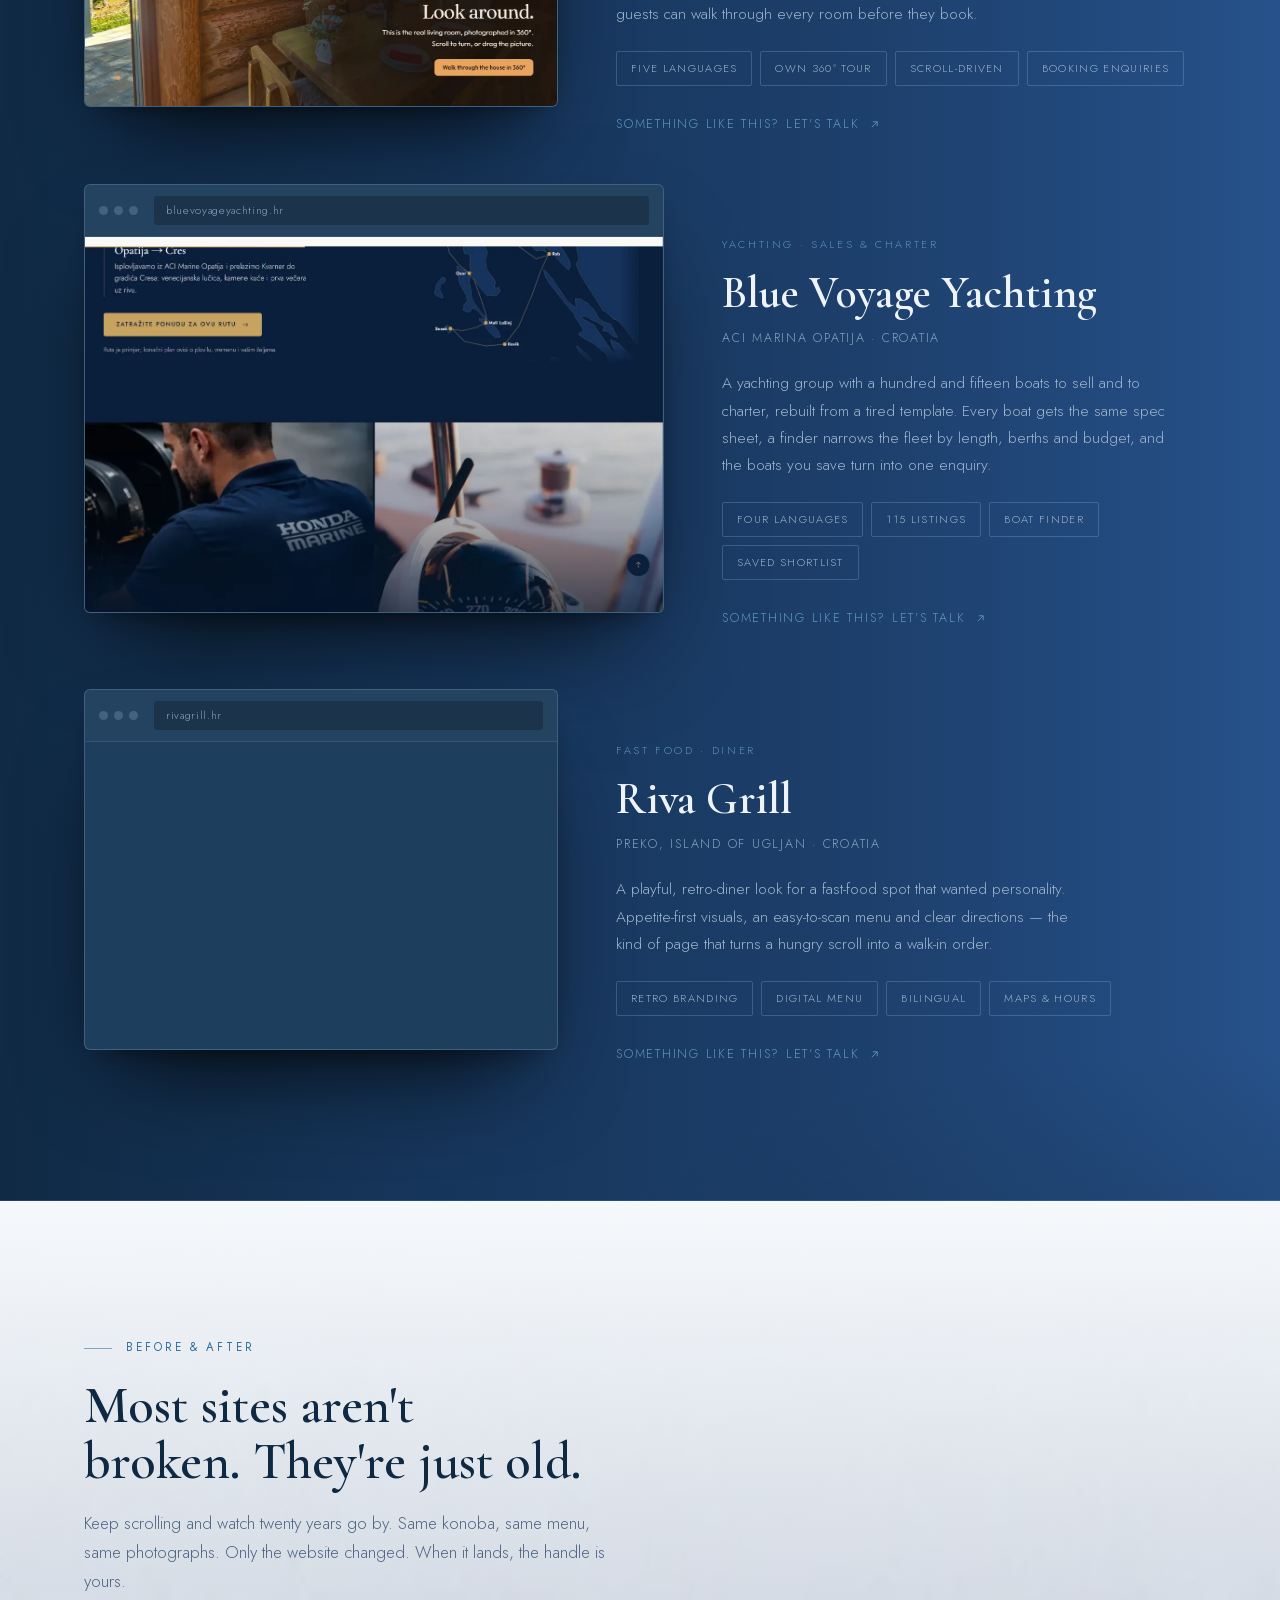
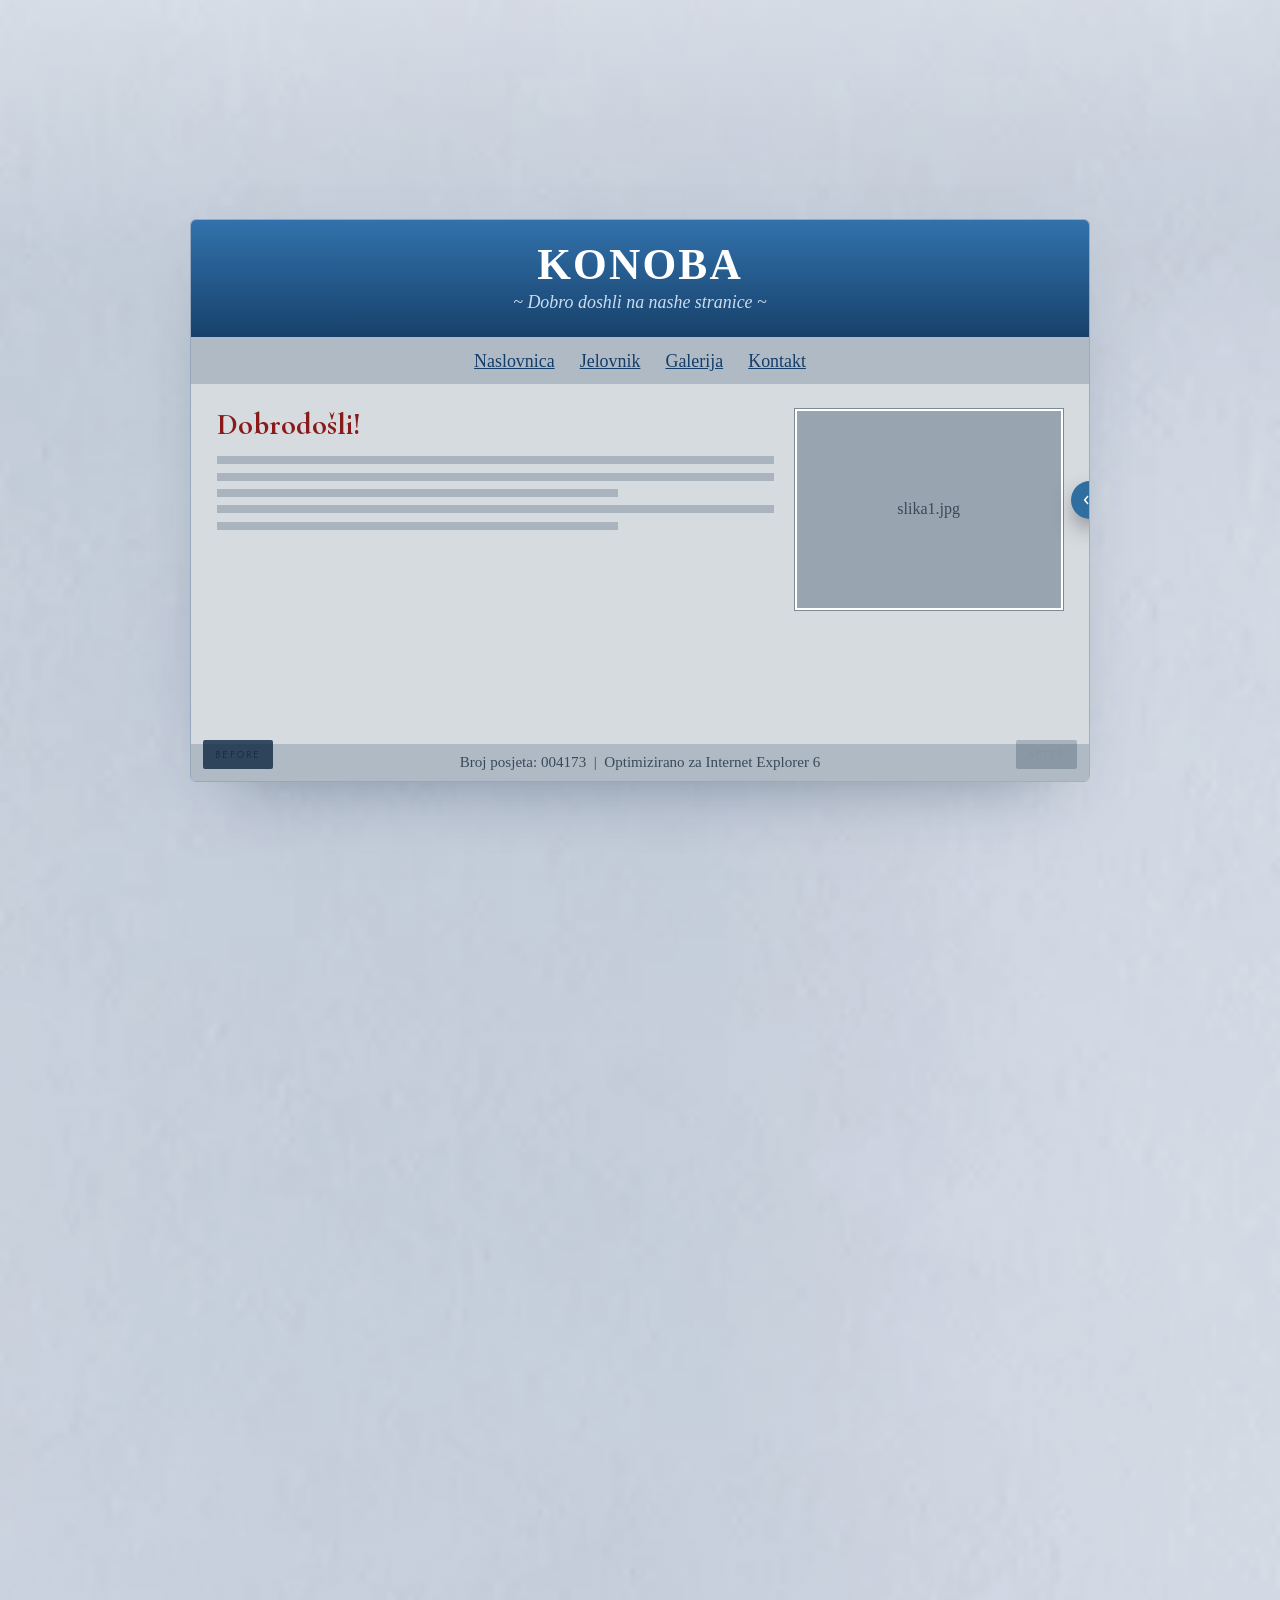
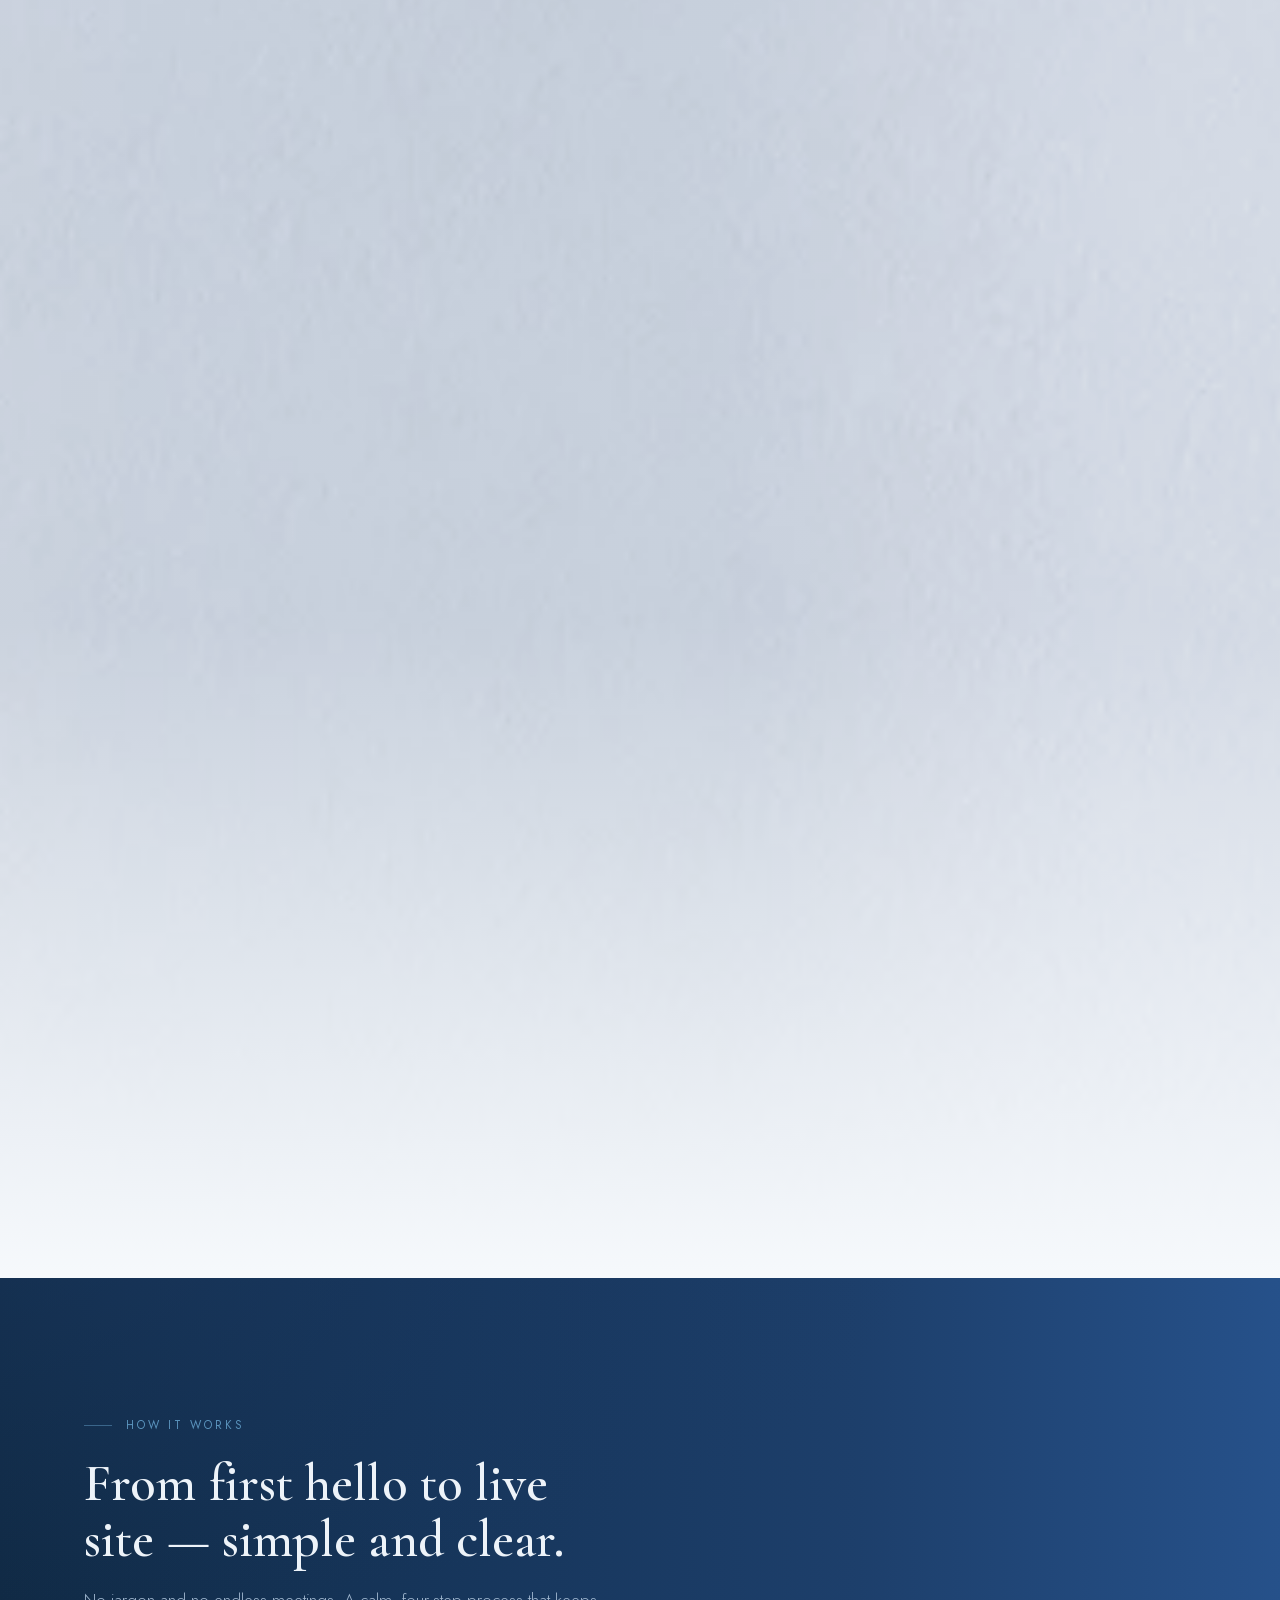
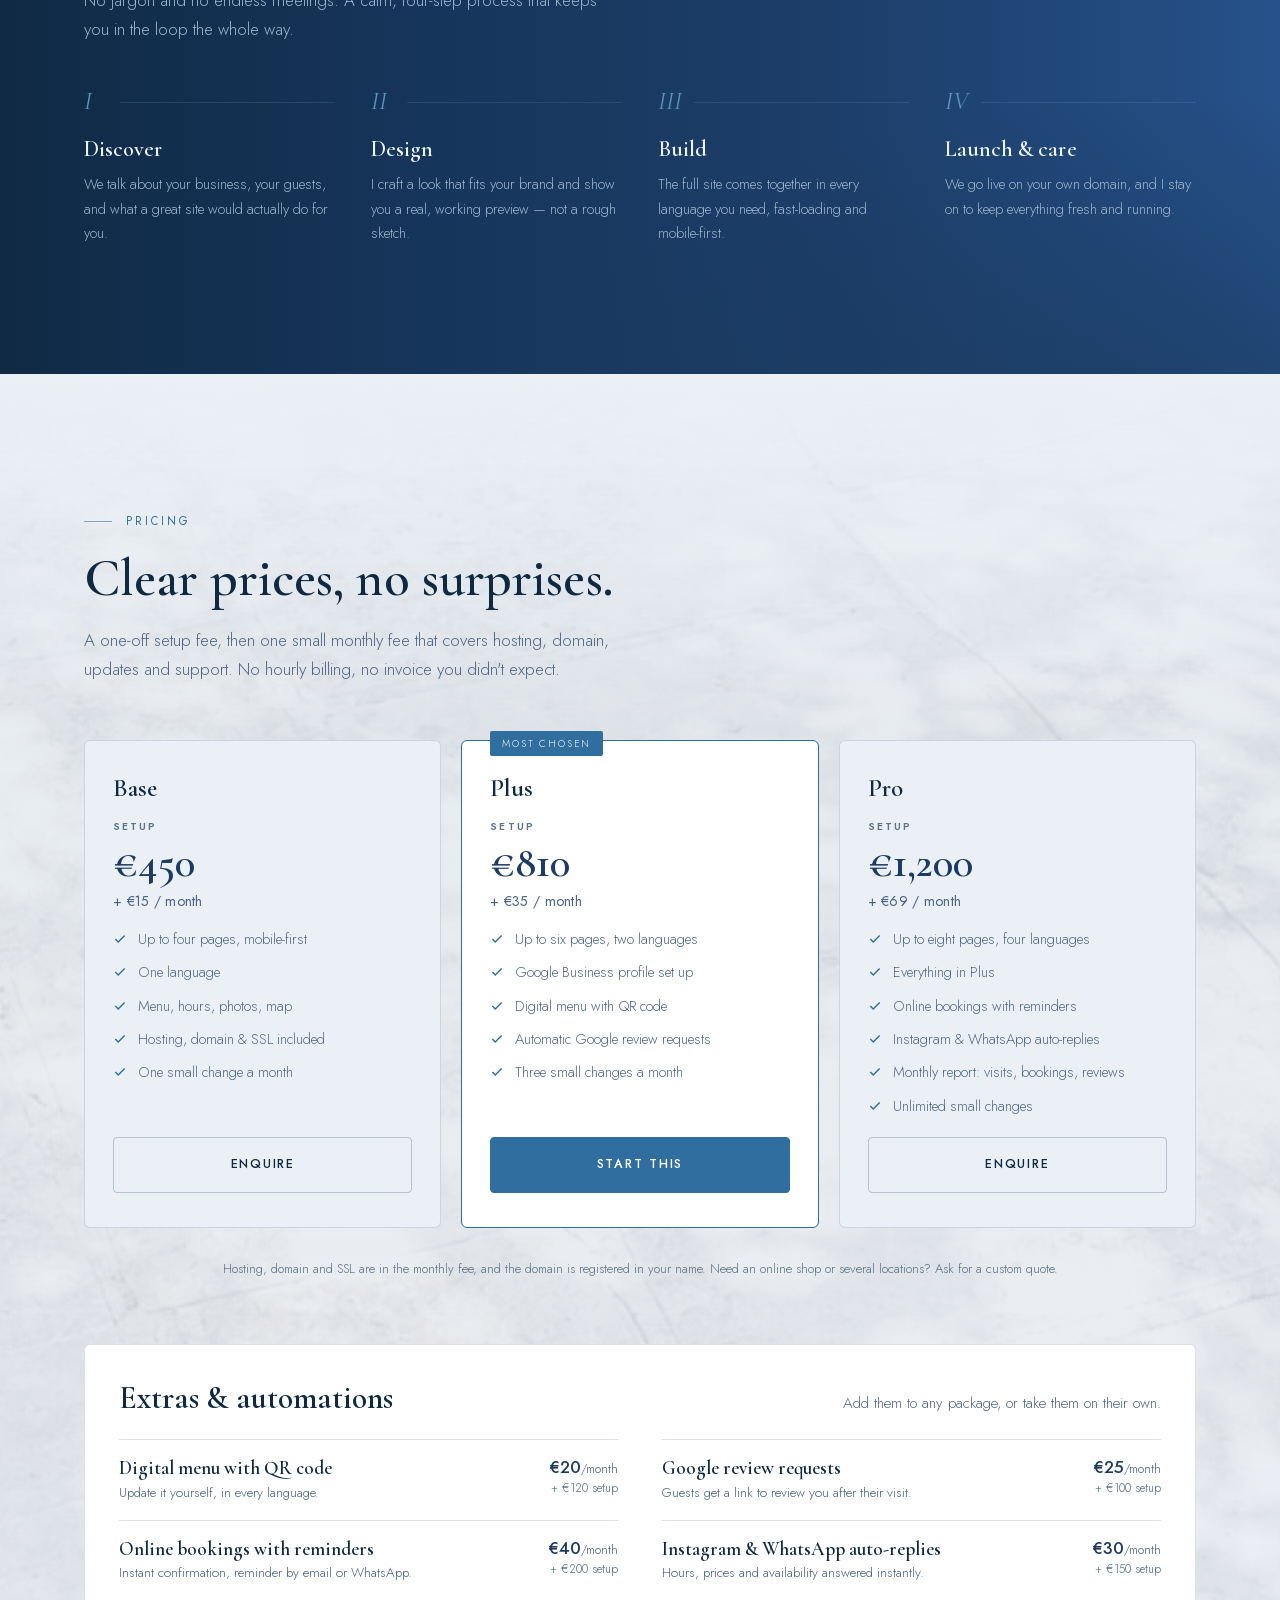
==== commit 7ce1684d: "Hero e sito piu' chiari, menu a barra, Kalelarga via, Instagram corretto Cinque richieste dell'utent" ====
--- a/index.html
+++ b/index.html
@@ -19,7 +19,7 @@
 <link rel="icon" href="favicon.svg" type="image/svg+xml">
 <link rel="apple-touch-icon" href="apple-touch-icon.png">
 <link rel="manifest" href="site.webmanifest">
-<meta name="theme-color" content="#08182B">
+<meta name="theme-color" content="#102A45">
 <!-- Font in casa, non da Google: nessun dato dei visitatori va a Google (GDPR) -->
 <!-- Il poster della hero e' il primo pixel grande della pagina, quindi vale
      la pena anticiparlo. Il filmato invece NO: lo sceglie lo script, perche'
@@ -45,16 +45,16 @@
 <style>
   :root{
     /* Drawn from the logo: deep navy headland over an Adriatic blue wave */
-    --ink:#08182B;          /* page ground */
-    --ink-2:#0C2038;        /* alternate section ground */
-    --surface:#112A46;      /* cards */
-    --surface-2:#173553;    /* raised */
+    --ink:#102A45;          /* page ground */
+    --ink-2:#15334F;        /* alternate section ground */
+    --surface:#1D3E5C;      /* cards */
+    --surface-2:#27496A;    /* raised */
     --navy:#1C3A64;         /* the logo's dark mass */
     --line:rgba(150,195,232,.14);
     --line-strong:rgba(150,195,232,.26);
     --text:#EDF3F9;
     --muted:#9FB6CE;
-    --dim:#6E8AA8;
+    --dim:#8EA9C4;      /* alzato col fondo: su #102A45 il vecchio #6E8AA8 scendeva a 4,07:1 */
     --acc:#5A93BC;          /* the logo's wave blue */
     --acc-deep:#3F7CA8;
     --acc-bright:#8CBCDE;
@@ -125,9 +125,11 @@
     transition:top .4s var(--ease),padding .4s var(--ease);
   }
   .nav-shell{
-    width:100%;max-width:100%;margin-inline:auto;
-    border:1px solid transparent;border-bottom-color:var(--line);
-    background:linear-gradient(180deg,rgba(8,24,43,.9),rgba(8,24,43,.55));
+    width:100%;max-width:calc(100% - 28px);margin-inline:auto;
+    /* appesa in alto come una barra di menu, non incollata ai bordi */
+    border:1px solid var(--line);border-top-color:transparent;
+    border-radius:0 0 14px 14px;
+    background:linear-gradient(180deg,rgba(16,42,69,.9),rgba(16,42,69,.55));
     backdrop-filter:blur(12px);-webkit-backdrop-filter:blur(12px);
     transition:max-width .4s var(--ease),border-radius .4s var(--ease),
                border-color .4s var(--ease),box-shadow .4s var(--ease),
@@ -136,7 +138,7 @@
   header.nav.is-scrolled{top:calc(env(safe-area-inset-top,0px) + 12px);padding-inline:16px}
   header.nav.is-scrolled .nav-shell{
     max-width:1040px;border-radius:12px;border-color:var(--line-strong);
-    background:rgba(8,24,43,.76);
+    background:rgba(16,42,69,.76);
     box-shadow:0 20px 48px -26px rgba(0,0,0,.9);
   }
   .nav-in{display:flex;align-items:center;justify-content:space-between;height:76px;gap:20px;
@@ -145,9 +147,21 @@
   .brand{display:flex;align-items:center;gap:12px;font-family:var(--serif);font-weight:600;font-size:25px;letter-spacing:.01em}
   .brand .mark{width:26px;height:26px;flex:none}
   .brand .mark svg{width:100%;height:100%;display:block}
-  .nav-links{display:flex;align-items:center;gap:36px}
-  .nav-links .lnk{font-size:12.5px;font-weight:400;letter-spacing:.14em;text-transform:uppercase;color:var(--muted);transition:color .25s}
-  .nav-links .lnk:hover{color:var(--acc)}
+  /* Le voci come i "trigger" di una barra di menu: icona piccola, etichetta, e
+     uno sfondo morbido che compare sotto il puntatore invece del solo cambio
+     di colore. Lo spazio fra le voci scende da 36px a 4px, perche' adesso a
+     separarle ci pensa la loro imbottitura. */
+  .nav-links{display:flex;align-items:center;gap:4px}
+  .nav-links .lnk{
+    display:inline-flex;align-items:center;gap:8px;
+    font-size:11.5px;font-weight:400;letter-spacing:.13em;text-transform:uppercase;
+    color:var(--muted);padding:9px 13px;border-radius:8px;
+    transition:color .25s var(--ease),background .25s var(--ease)}
+  .nav-links .lnk svg{width:15px;height:15px;flex:none;opacity:.55;
+    transition:opacity .25s var(--ease),color .25s var(--ease)}
+  .nav-links .lnk:hover{color:var(--text);background:var(--acc-wash)}
+  .nav-links .lnk:hover svg{opacity:1;color:var(--acc-bright)}
+  .nav-sep{width:1px;height:18px;background:var(--line-strong);margin-inline:10px 4px;flex:none}
 
   /* hamburger that morphs into a cross */
   .burger{display:none;position:relative;width:42px;height:42px;flex:none;cursor:pointer;
@@ -168,7 +182,7 @@
   .mobile-menu{
     position:fixed;inset:0;z-index:49;display:flex;flex-direction:column;justify-content:space-between;
     gap:28px;padding:calc(104px + env(safe-area-inset-top,0px)) 24px calc(32px + env(safe-area-inset-bottom,0px));
-    background:rgba(8,24,43,.97);backdrop-filter:blur(18px);-webkit-backdrop-filter:blur(18px);
+    background:rgba(16,42,69,.97);backdrop-filter:blur(18px);-webkit-backdrop-filter:blur(18px);
     opacity:0;transform:scale(.98);
     transition:opacity .28s var(--ease),transform .28s var(--ease);
   }
@@ -217,11 +231,23 @@
      sezione successiva non comincia con uno stacco netto. */
   .hv-veil{position:absolute;inset:0;z-index:1;pointer-events:none;
     background:
-      radial-gradient(118% 76% at 50% 30%,rgba(8,24,43,.26) 0%,rgba(8,24,43,.70) 58%,rgba(8,24,43,.90) 100%),
-      linear-gradient(180deg,rgba(8,24,43,.84) 0%,rgba(8,24,43,.40) 24%,rgba(8,24,43,.62) 60%,var(--ink) 97%)}
+      radial-gradient(118% 78% at 50% 32%,rgba(16,42,69,.10) 0%,rgba(16,42,69,.46) 58%,rgba(16,42,69,.74) 100%),
+      linear-gradient(180deg,rgba(16,42,69,.60) 0%,rgba(16,42,69,.16) 24%,rgba(16,42,69,.38) 60%,var(--ink) 97%)}
 
   .hv-copy{position:relative;z-index:2;text-align:center;
     display:flex;flex-direction:column;align-items:center}
+
+  /* Il velo generale e' stato alleggerito perche' si vedesse il filmato, ma
+     sottotitolo e diciture sono testo piccolo e su un fotogramma chiaro
+     perdevano contrasto. Invece di riscurire tutta l'inquadratura, una
+     macchia morbida SOLO dietro al testo: i bordi restano aperti e la scena
+     si vede. z-index -1 sta nel contesto creato da .hv-copy, quindi passa
+     sopra il velo e resta sotto le parole. */
+  .hv-copy::before{content:"";position:absolute;z-index:-1;pointer-events:none;
+    left:50%;top:50%;transform:translate(-50%,-50%);width:152%;height:138%;
+    background:radial-gradient(54% 52% at 50% 50%,
+      rgba(16,42,69,.60) 0%,rgba(16,42,69,.34) 54%,rgba(16,42,69,0) 80%)}
+  .hv-sub,.hv-meta{text-shadow:0 1px 14px rgba(16,42,69,.55)}
 
   .hv-pill{display:inline-flex;align-items:center;gap:10px;
     font-family:var(--sans);font-size:11px;letter-spacing:.24em;text-transform:uppercase;
@@ -348,9 +374,9 @@
 
   /* "Open" control sitting on the screen */
   .screen-scrim{position:absolute;inset:0;pointer-events:none;
-    background:linear-gradient(180deg,rgba(8,24,43,.34),rgba(8,24,43,.66));
+    background:linear-gradient(180deg,rgba(16,42,69,.34),rgba(16,42,69,.66));
     transition:background .4s var(--ease)}
-  .laptop-screen:hover .screen-scrim{background:linear-gradient(180deg,rgba(8,24,43,.18),rgba(8,24,43,.5))}
+  .laptop-screen:hover .screen-scrim{background:linear-gradient(180deg,rgba(16,42,69,.18),rgba(16,42,69,.5))}
   .screen-open{
     position:absolute;left:50%;top:50%;transform:translate(-50%,-50%);
     display:inline-flex;align-items:center;gap:.8em;
@@ -541,7 +567,7 @@
     background:linear-gradient(180deg,#F6F9FC 0%,rgba(246,249,252,.42) 30%,rgba(246,249,252,0) 100%);
     will-change:opacity}
   .br-bot{position:absolute;left:0;right:0;bottom:0;height:34vh;pointer-events:none;
-    background:linear-gradient(0deg,var(--ink) 0%,rgba(8,24,43,.72) 34%,rgba(8,24,43,0) 100%)}
+    background:linear-gradient(0deg,var(--ink) 0%,rgba(16,42,69,.72) 34%,rgba(16,42,69,0) 100%)}
   /* velo SOLO dove sta il testo, non su tutto il fotogramma */
   .br-scrim{position:absolute;right:0;top:0;bottom:0;width:62%;pointer-events:none;
     background:linear-gradient(270deg,rgba(6,18,34,.82) 0%,rgba(6,18,34,.5) 42%,rgba(6,18,34,0) 100%)}
@@ -716,7 +742,7 @@
     display:flex;align-items:flex-end;transition:transform .5s var(--ease)}
   .who-card img{position:absolute;inset:0;transition:transform .9s var(--ease)}
   .who-card::after{content:"";position:absolute;inset:0;z-index:2;pointer-events:none;
-    background:linear-gradient(180deg,rgba(8,24,43,.12) 0%,rgba(8,24,43,.55) 48%,rgba(8,24,43,.93) 100%)}
+    background:linear-gradient(180deg,rgba(16,42,69,.12) 0%,rgba(16,42,69,.55) 48%,rgba(16,42,69,.93) 100%)}
   .who-card:hover{transform:translateY(-4px)}
   .who-card:hover img{transform:scale(1.06)}
   .who-card .txt{position:relative;z-index:3;padding:26px 24px;color:#EDF3F9}
@@ -737,7 +763,7 @@
      and a lighter grade keeps the harbour lights warm against the navy */
   .contact .sec-bg{--grade:.3}
   .contact .sec-bg img{opacity:.7}
-  .contact .sec-bg::after{background:linear-gradient(180deg,var(--ink) 0%,rgba(8,24,43,.5) 30%,rgba(8,24,43,.66) 74%,var(--ink) 100%)}
+  .contact .sec-bg::after{background:linear-gradient(180deg,var(--ink) 0%,rgba(16,42,69,.5) 30%,rgba(16,42,69,.66) 74%,var(--ink) 100%)}
   /* on a light section the photo becomes a faint surface texture, not a picture */
   .light .sec-bg{--grade:.16;--veil-edge:var(--ink)}
   .light .sec-bg img{opacity:.68;filter:saturate(.6) brightness(1) contrast(.98)}
@@ -757,11 +783,11 @@
      in our own deep blues. The two soft radials stand in for the softness and
      wave parameters, which the flat CSS version can't reproduce. */
   .grad-bg{
-    background-color:#08182B;
+    background-color:#102A45;
     background-image:
       radial-gradient(1300px 640px at 10% -10%, rgba(28,58,100,.5), transparent 62%),
       radial-gradient(1100px 560px at 92% 108%, rgba(23,53,83,.55), transparent 60%),
-      linear-gradient(90deg,#08182B 0%,#0F2843 33%,#16355A 67%,#1C3A64 100%);
+      linear-gradient(90deg,#102A45 0%,#16355A 33%,#1D3F6B 67%,#26518A 100%);
   }
 
   /* ---------- LIGHT SECTIONS ----------
@@ -844,7 +870,7 @@
   .ba-range:focus-visible + .ba-line{outline:2px solid var(--acc-bright);outline-offset:4px}
   .ba-tag{position:absolute;bottom:12px;z-index:5;pointer-events:none;font-size:10px;
     letter-spacing:.2em;text-transform:uppercase;padding:6px 12px;border-radius:2px;
-    background:rgba(8,24,43,.82);color:var(--text)}
+    background:rgba(16,42,69,.82);color:var(--text)}
   .ba-tag.l{left:12px}
   .ba-tag.r{right:12px}
 
@@ -945,11 +971,12 @@
         Puntamedia
       </a>
       <nav class="nav-links" aria-label="Primary">
-      <a class="lnk" href="#work">Work</a>
-      <a class="lnk" href="#services">Services</a>
-      <a class="lnk" href="#pricing">Pricing</a>
-      <a class="lnk" href="#faq">FAQ</a>
-      <a class="lnk" href="#about">About</a>
+      <a class="lnk" href="#work"><svg viewBox="0 0 24 24" fill="none" stroke="currentColor" stroke-width="1.7" stroke-linecap="round" stroke-linejoin="round" aria-hidden="true"><path d="M3 7a2 2 0 0 1 2-2h3.9l2 2H19a2 2 0 0 1 2 2v8a2 2 0 0 1-2 2H5a2 2 0 0 1-2-2z"/></svg>Work</a>
+      <a class="lnk" href="#services"><svg viewBox="0 0 24 24" fill="none" stroke="currentColor" stroke-width="1.7" stroke-linecap="round" stroke-linejoin="round" aria-hidden="true"><path d="m12 3 9 5-9 5-9-5z"/><path d="m3 14 9 5 9-5"/></svg>Services</a>
+      <a class="lnk" href="#pricing"><svg viewBox="0 0 24 24" fill="none" stroke="currentColor" stroke-width="1.7" stroke-linecap="round" stroke-linejoin="round" aria-hidden="true"><path d="M20.6 13.4 12 22l-9-9V4a1 1 0 0 1 1-1h9l7.6 7.6a2 2 0 0 1 0 2.8z"/><path d="M7.6 7.6h.01"/></svg>Pricing</a>
+      <a class="lnk" href="#faq"><svg viewBox="0 0 24 24" fill="none" stroke="currentColor" stroke-width="1.7" stroke-linecap="round" stroke-linejoin="round" aria-hidden="true"><circle cx="12" cy="12" r="9"/><path d="M9.2 9.2a3 3 0 0 1 5.8 1c0 2-2.9 3-2.9 3"/><path d="M12 17h.01"/></svg>FAQ</a>
+      <a class="lnk" href="#about"><svg viewBox="0 0 24 24" fill="none" stroke="currentColor" stroke-width="1.7" stroke-linecap="round" stroke-linejoin="round" aria-hidden="true"><path d="M20 21v-2a4 4 0 0 0-4-4H8a4 4 0 0 0-4 4v2"/><circle cx="12" cy="7" r="4"/></svg>About</a>
+      <span class="nav-sep" aria-hidden="true"></span>
       <span class="lang">
         <button type="button" data-lang="en" aria-pressed="true">EN</button>
         <button type="button" data-lang="hr" aria-pressed="false">HR</button>
@@ -1279,27 +1306,6 @@
           <p>A playful, retro-diner look for a fast-food spot that wanted personality. Appetite-first visuals, an easy-to-scan menu and clear directions &mdash; the kind of page that turns a hungry scroll into a walk-in order.</p>
           <div class="chips"><span class="chip">Retro branding</span><span class="chip">Digital menu</span><span class="chip">Bilingual</span><span class="chip">Maps &amp; hours</span></div>
           <a class="work-link" href="#contact">Something like this? Let's talk
-            <svg width="13" height="13" viewBox="0 0 24 24" fill="none" stroke="currentColor" stroke-width="1.8"><path d="M7 17 17 7M9 7h8v8"/></svg>
-          </a>
-        </div>
-      </article>
-
-      <article class="work-item" data-wk>
-        <div class="work-visual stage reveal">
-          <div class="device">
-            <div class="browser">
-              <div class="browser-bar"><span class="dots"><i></i><i></i><i></i></span><span class="url" data-wk-type="apartmani-kalelarga.hr">apartmani-kalelarga.hr</span></div>
-              <div class="screen wk-screen"><div class="mk mk-soon"><div class="plus">+</div><div class="t">Project in progress</div><span class="wk-build" aria-hidden="true"><i></i></span></div></div>
-            </div>
-          </div>
-        </div>
-        <div class="work-copy reveal">
-          <span class="work-tag">Apartments &middot; Stays</span>
-          <h3>Apartmani Kalelarga</h3>
-          <div class="loc">Zadar &middot; Croatia</div>
-          <p>In the studio right now: a calm, bright site for two apartments a minute from Zadar's old town. Photography first, availability and house rules in four languages, and a booking enquiry that reaches the owner's phone.</p>
-          <div class="chips"><span class="chip">In build</span><span class="chip">Four languages</span><span class="chip">Booking enquiries</span></div>
-          <a class="work-link" href="#contact">Want yours next? Let's talk
             <svg width="13" height="13" viewBox="0 0 24 24" fill="none" stroke="currentColor" stroke-width="1.8"><path d="M7 17 17 7M9 7h8v8"/></svg>
           </a>
         </div>
@@ -1560,9 +1566,9 @@
             <span class="ic"><svg width="19" height="19" viewBox="0 0 24 24" fill="none" stroke="currentColor" stroke-width="1.3"><path d="M21 11.5a8.5 8.5 0 0 1-12.3 7.6L3 21l1.9-5.7A8.5 8.5 0 1 1 21 11.5z"/></svg></span>
             <span class="tx"><span class="t">WhatsApp</span><span class="d">Quick questions welcome</span></span>
           </a>
-          <a href="https://instagram.com/puntamedia" target="_blank" rel="noopener">
+          <a href="https://instagram.com/puntamedia.hr" target="_blank" rel="noopener">
             <span class="ic"><svg width="19" height="19" viewBox="0 0 24 24" fill="none" stroke="currentColor" stroke-width="1.3"><rect x="3" y="3" width="18" height="18" rx="5"/><circle cx="12" cy="12" r="4"/><circle cx="17.5" cy="6.5" r="1" fill="currentColor" stroke="none"/></svg></span>
-            <span class="tx"><span class="t">@puntamedia</span><span class="d">Work in progress</span></span>
+            <span class="tx"><span class="t">@puntamedia.hr</span><span class="d">Work in progress</span></span>
           </a>
         </div>
       </div>
@@ -1593,7 +1599,7 @@
       <div class="muted" style="margin-top:12px">Custom multilingual websites &middot; Half Croatian, half Italian</div>
     </div>
     <div class="socials">
-      <a href="https://instagram.com/puntamedia" target="_blank" rel="noopener" aria-label="Instagram"><svg width="17" height="17" viewBox="0 0 24 24" fill="none" stroke="currentColor" stroke-width="1.4"><rect x="3" y="3" width="18" height="18" rx="5"/><circle cx="12" cy="12" r="4"/><circle cx="17.5" cy="6.5" r="1" fill="currentColor" stroke="none"/></svg></a>
+      <a href="https://instagram.com/puntamedia.hr" target="_blank" rel="noopener" aria-label="Instagram"><svg width="17" height="17" viewBox="0 0 24 24" fill="none" stroke="currentColor" stroke-width="1.4"><rect x="3" y="3" width="18" height="18" rx="5"/><circle cx="12" cy="12" r="4"/><circle cx="17.5" cy="6.5" r="1" fill="currentColor" stroke="none"/></svg></a>
       <a href="https://linkedin.com/in/puntamedia" target="_blank" rel="noopener" aria-label="LinkedIn"><svg width="17" height="17" viewBox="0 0 24 24" fill="none" stroke="currentColor" stroke-width="1.4"><rect x="3" y="3" width="18" height="18" rx="3"/><path d="M7 10v7M7 7v.01M11 17v-4a2 2 0 0 1 4 0v4M11 17v-7" stroke-linecap="round"/></svg></a>
       <a href="mailto:hello@puntamedia.net" aria-label="Email"><svg width="17" height="17" viewBox="0 0 24 24" fill="none" stroke="currentColor" stroke-width="1.4"><rect x="3" y="5" width="18" height="14" rx="1"/><path d="m4 7 8 6 8-6"/></svg></a>
     </div>
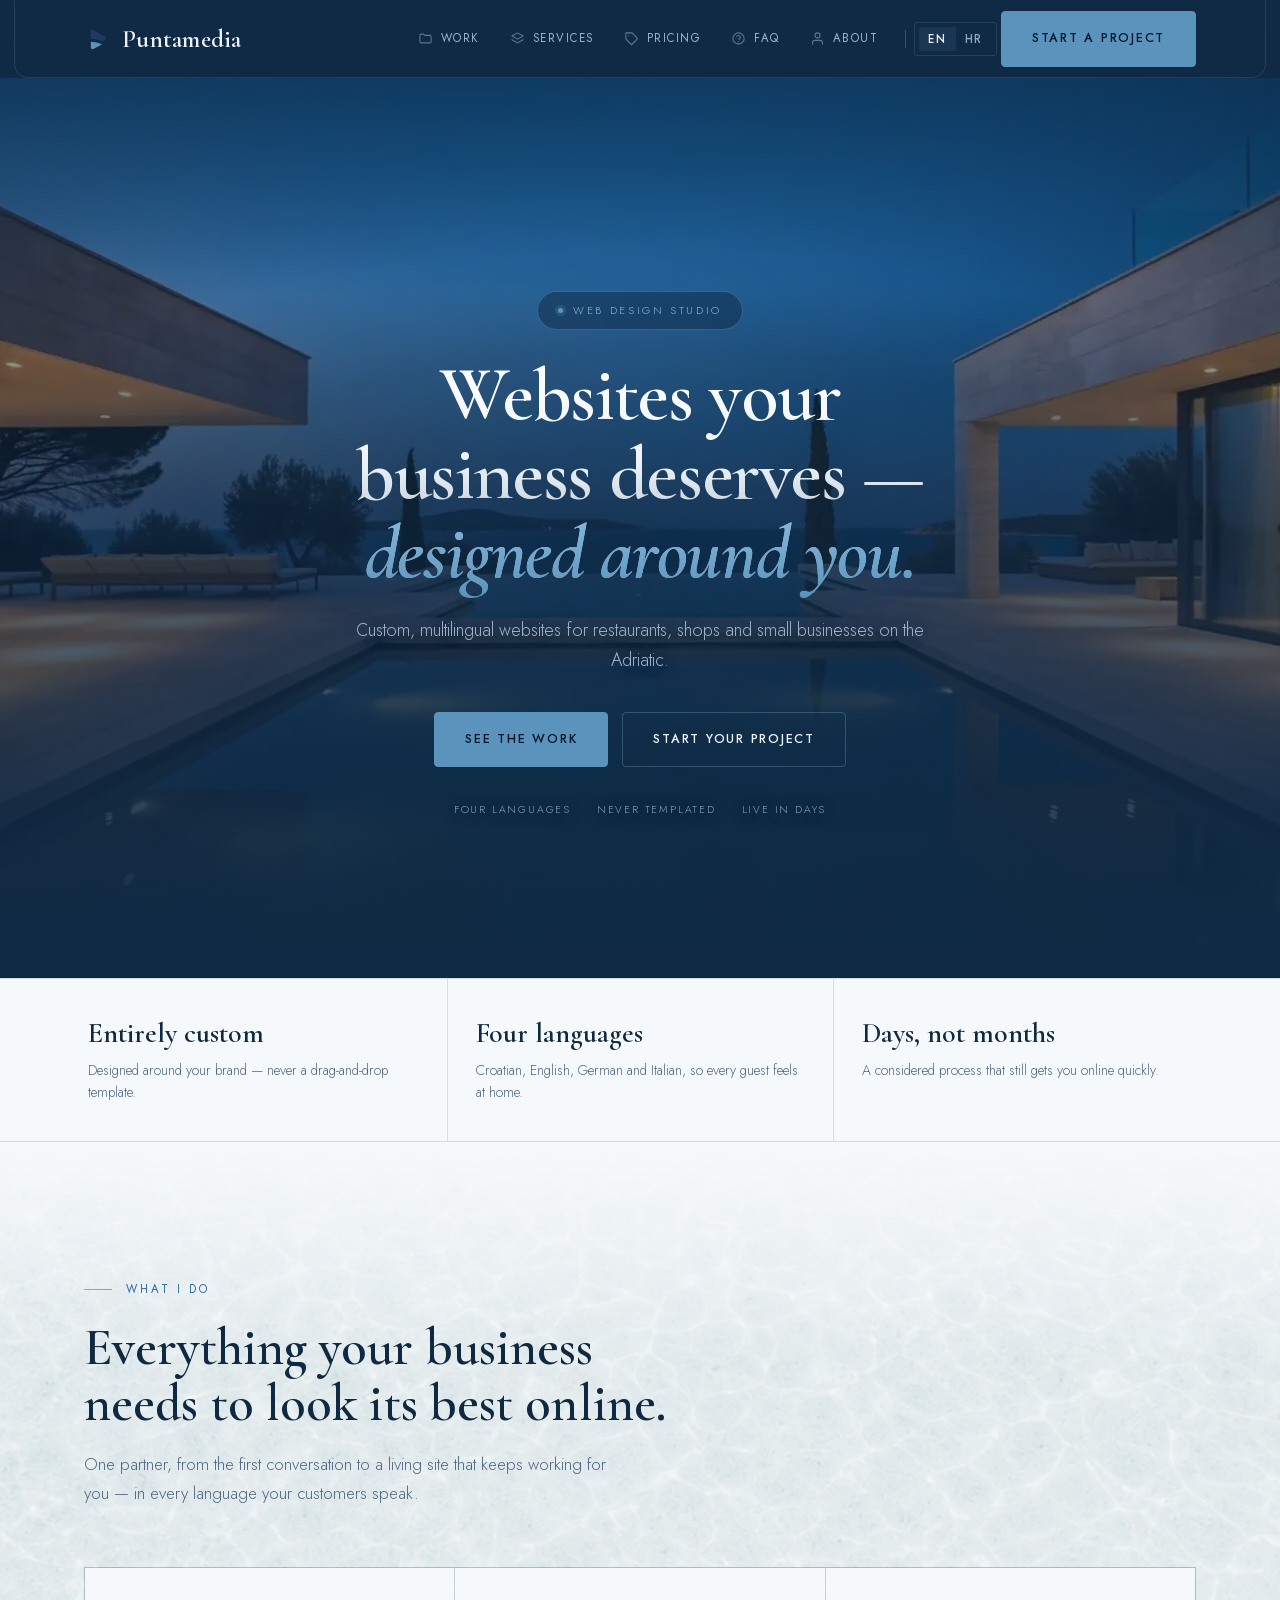
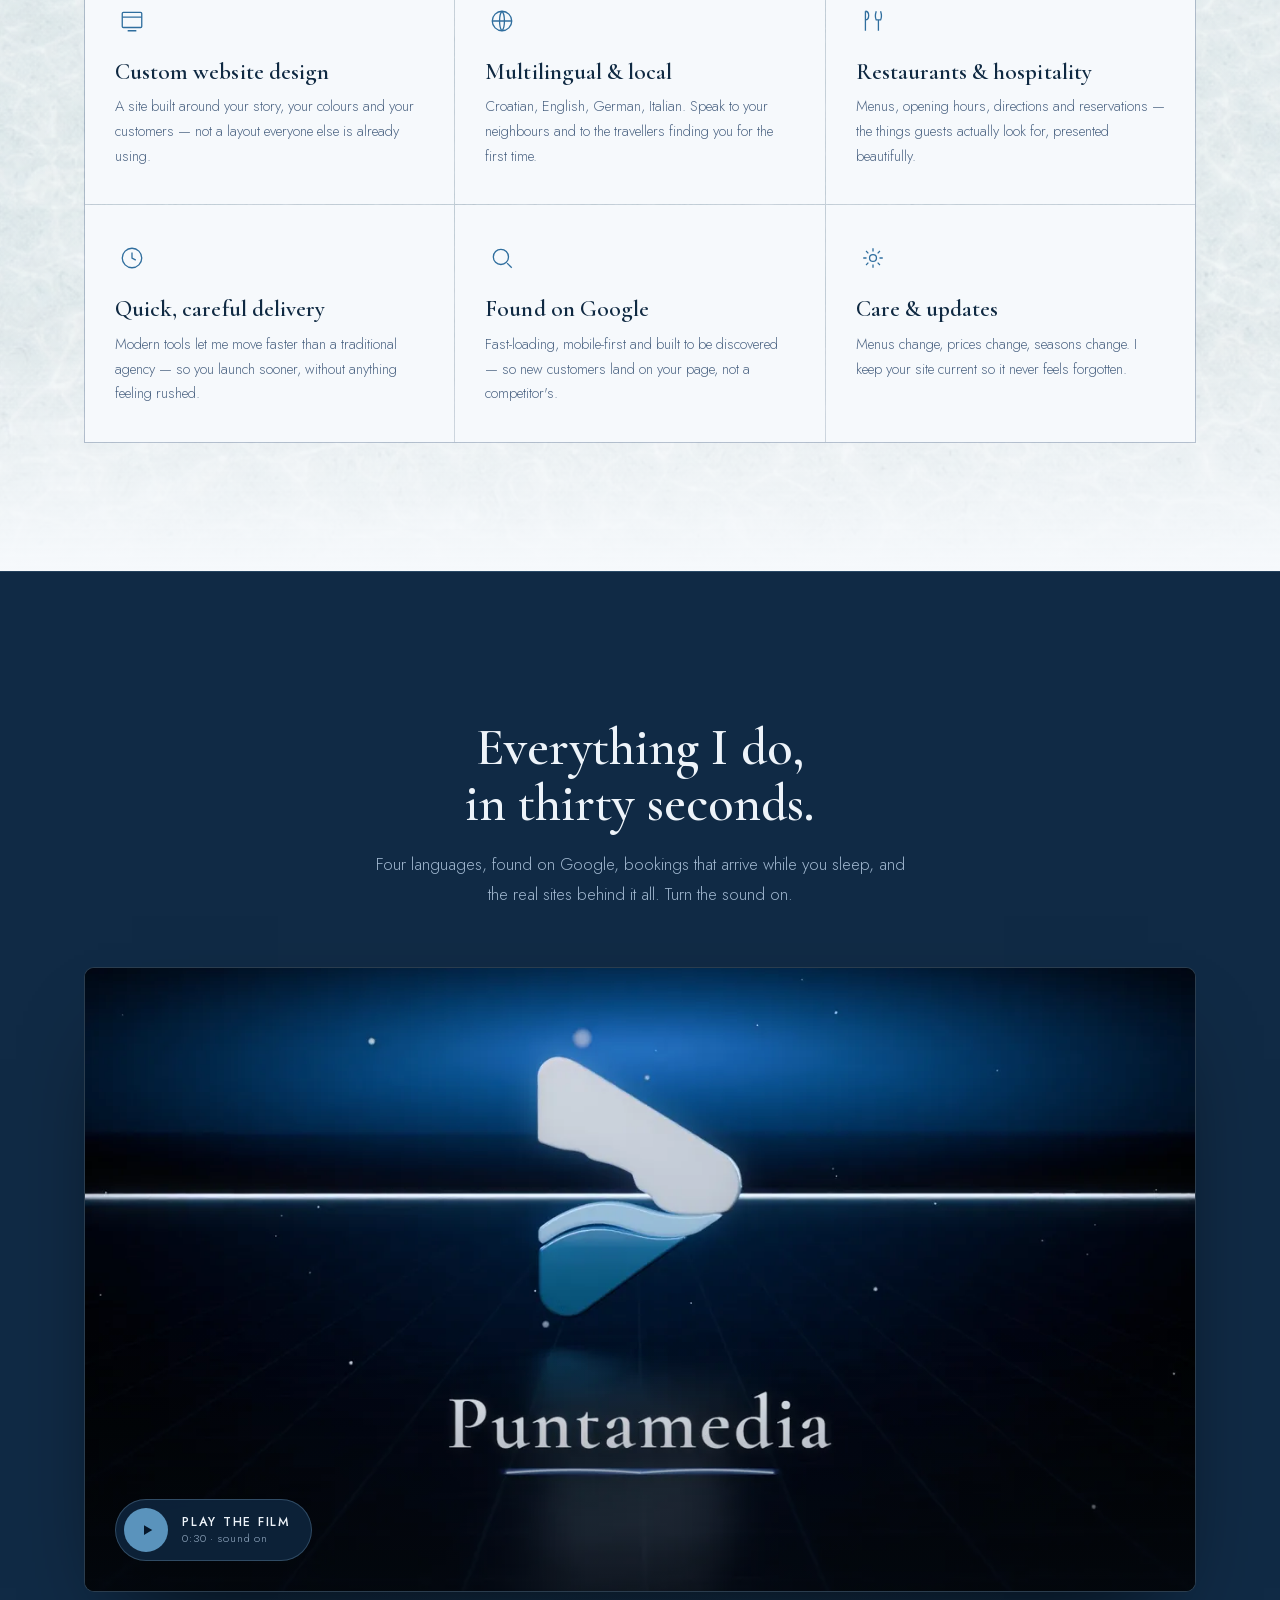
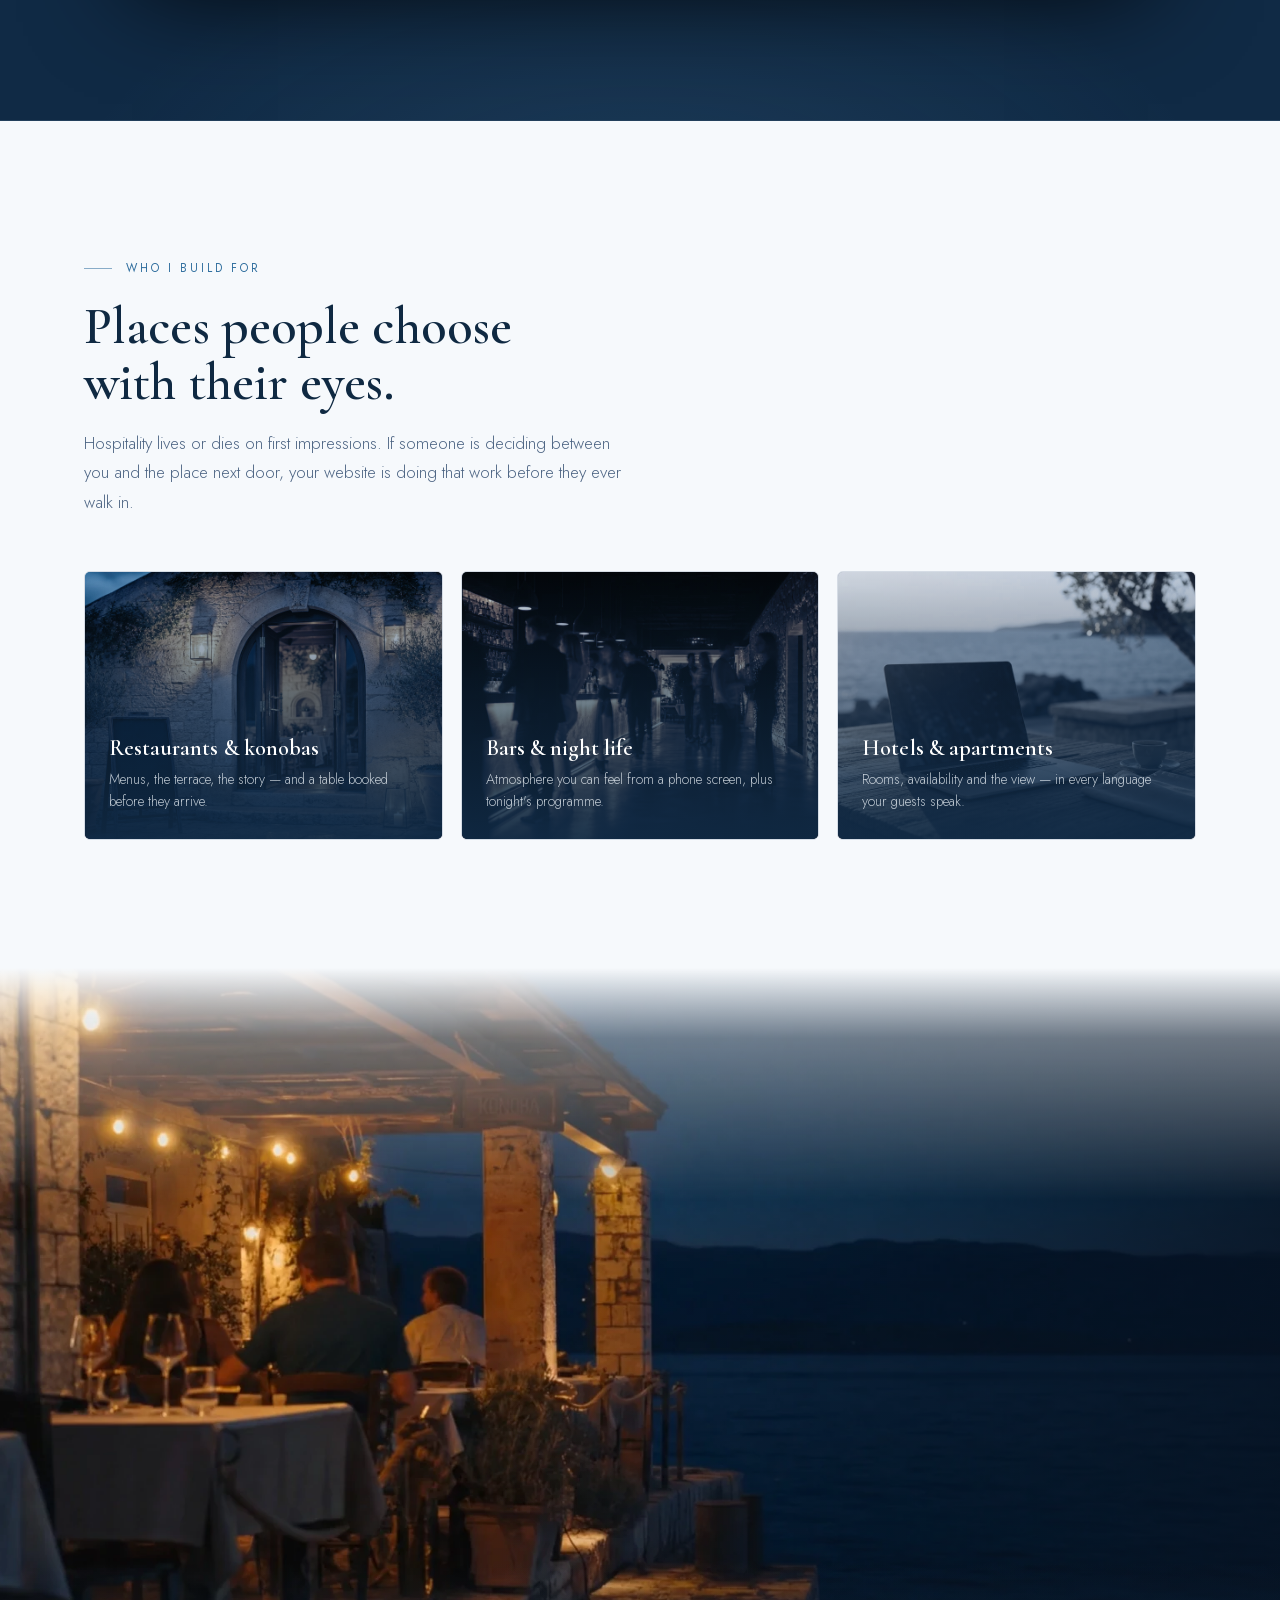
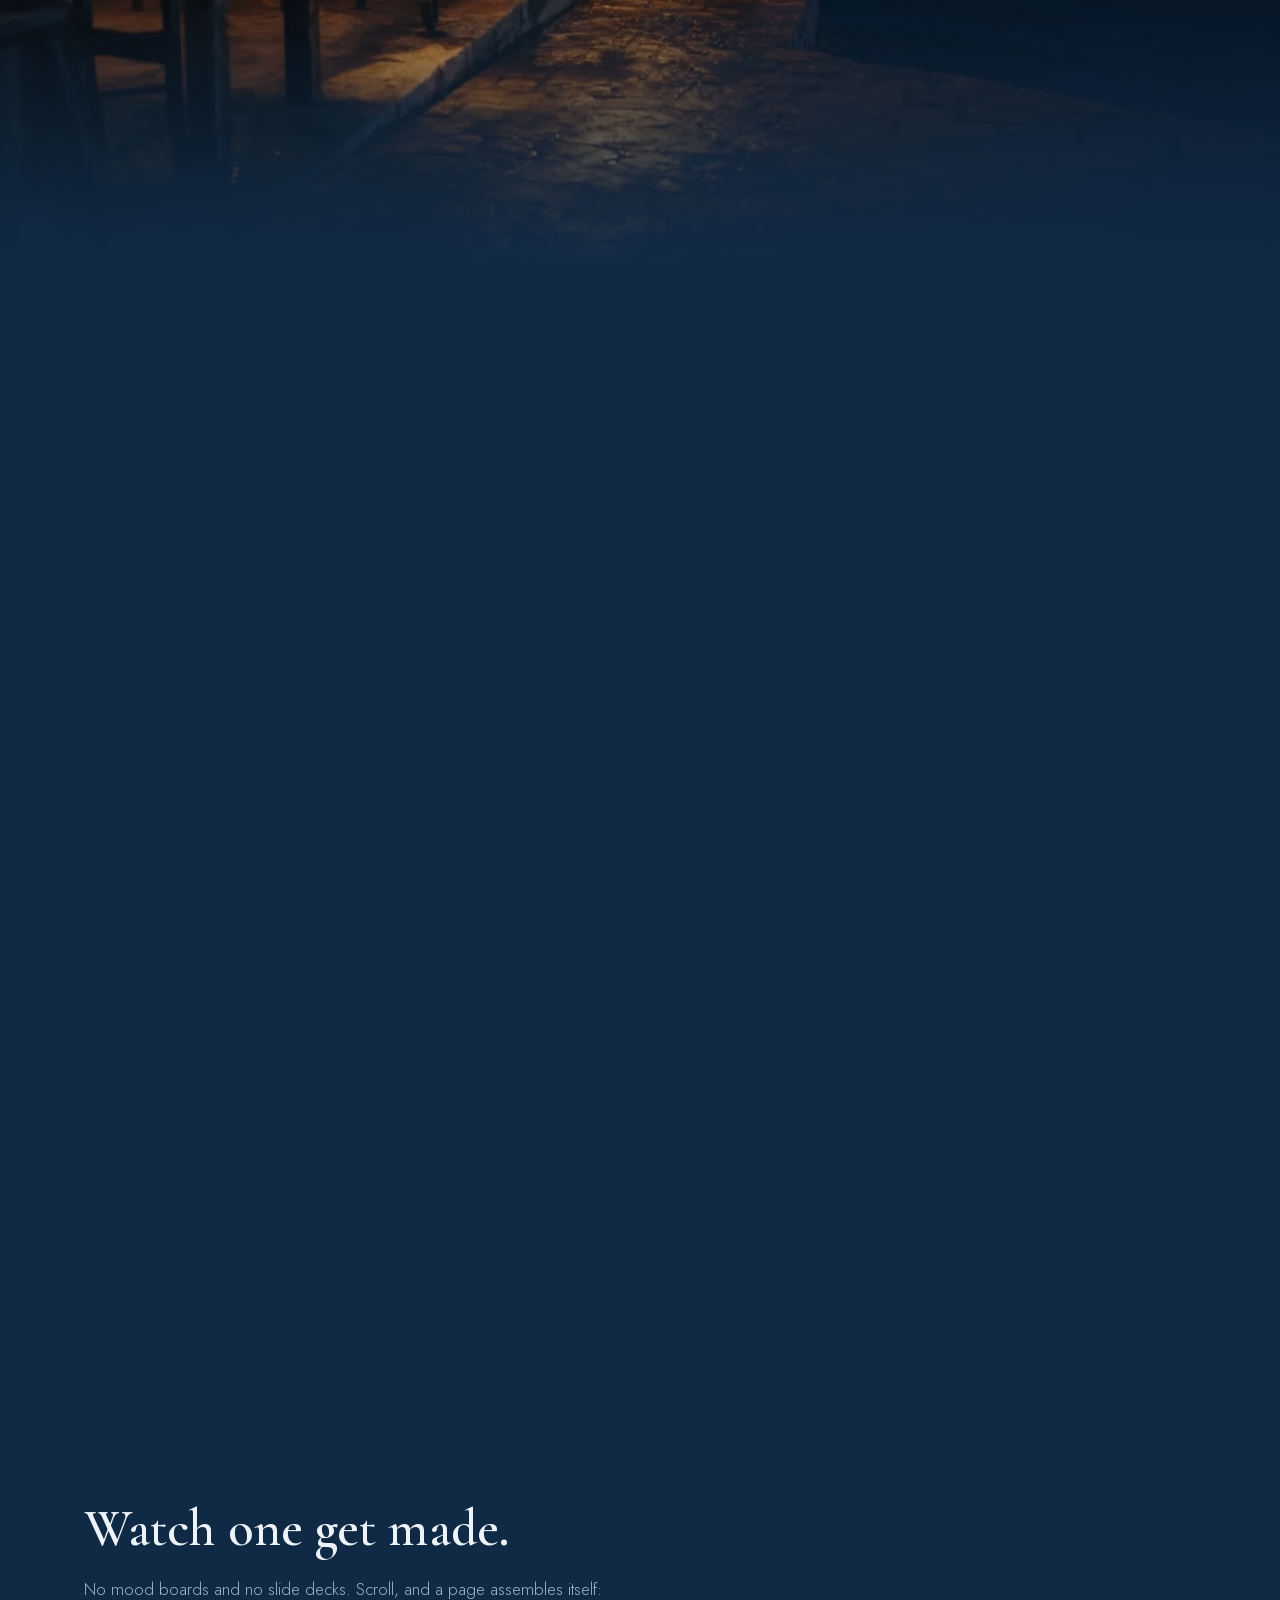
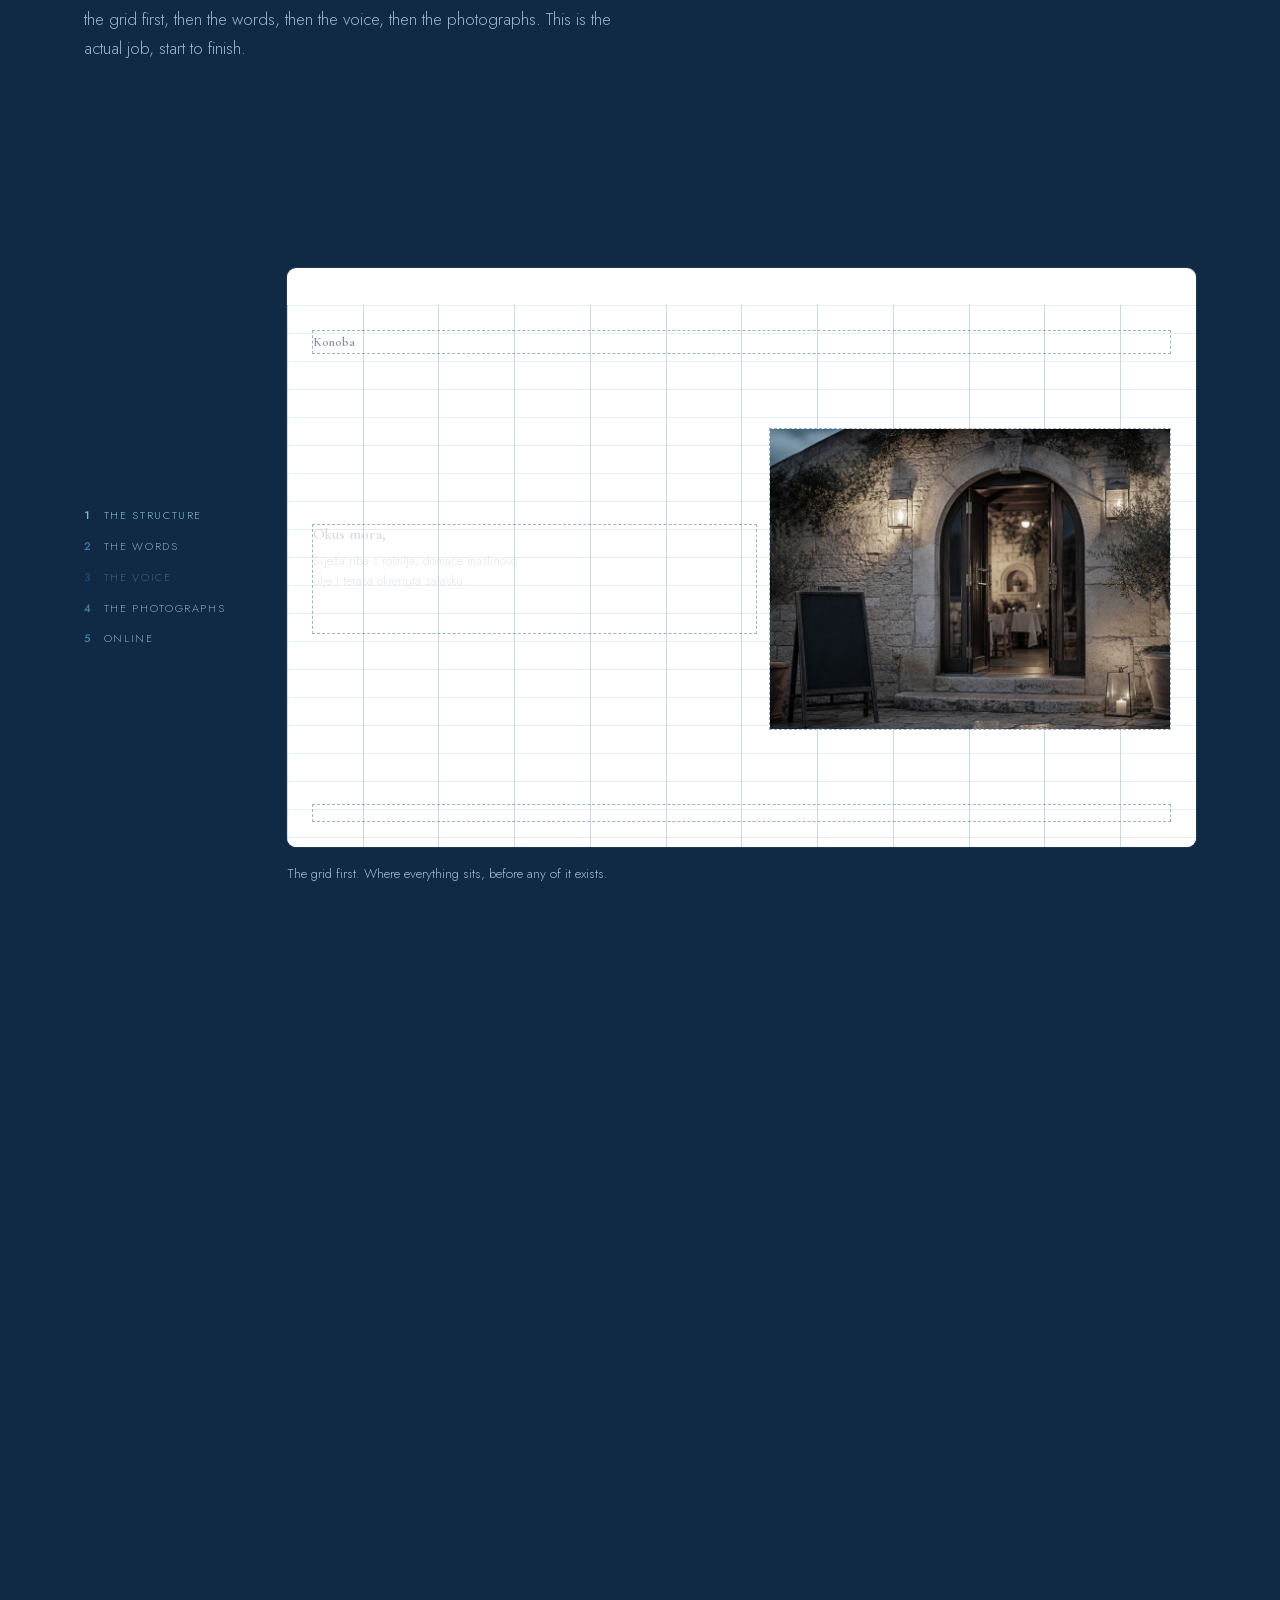
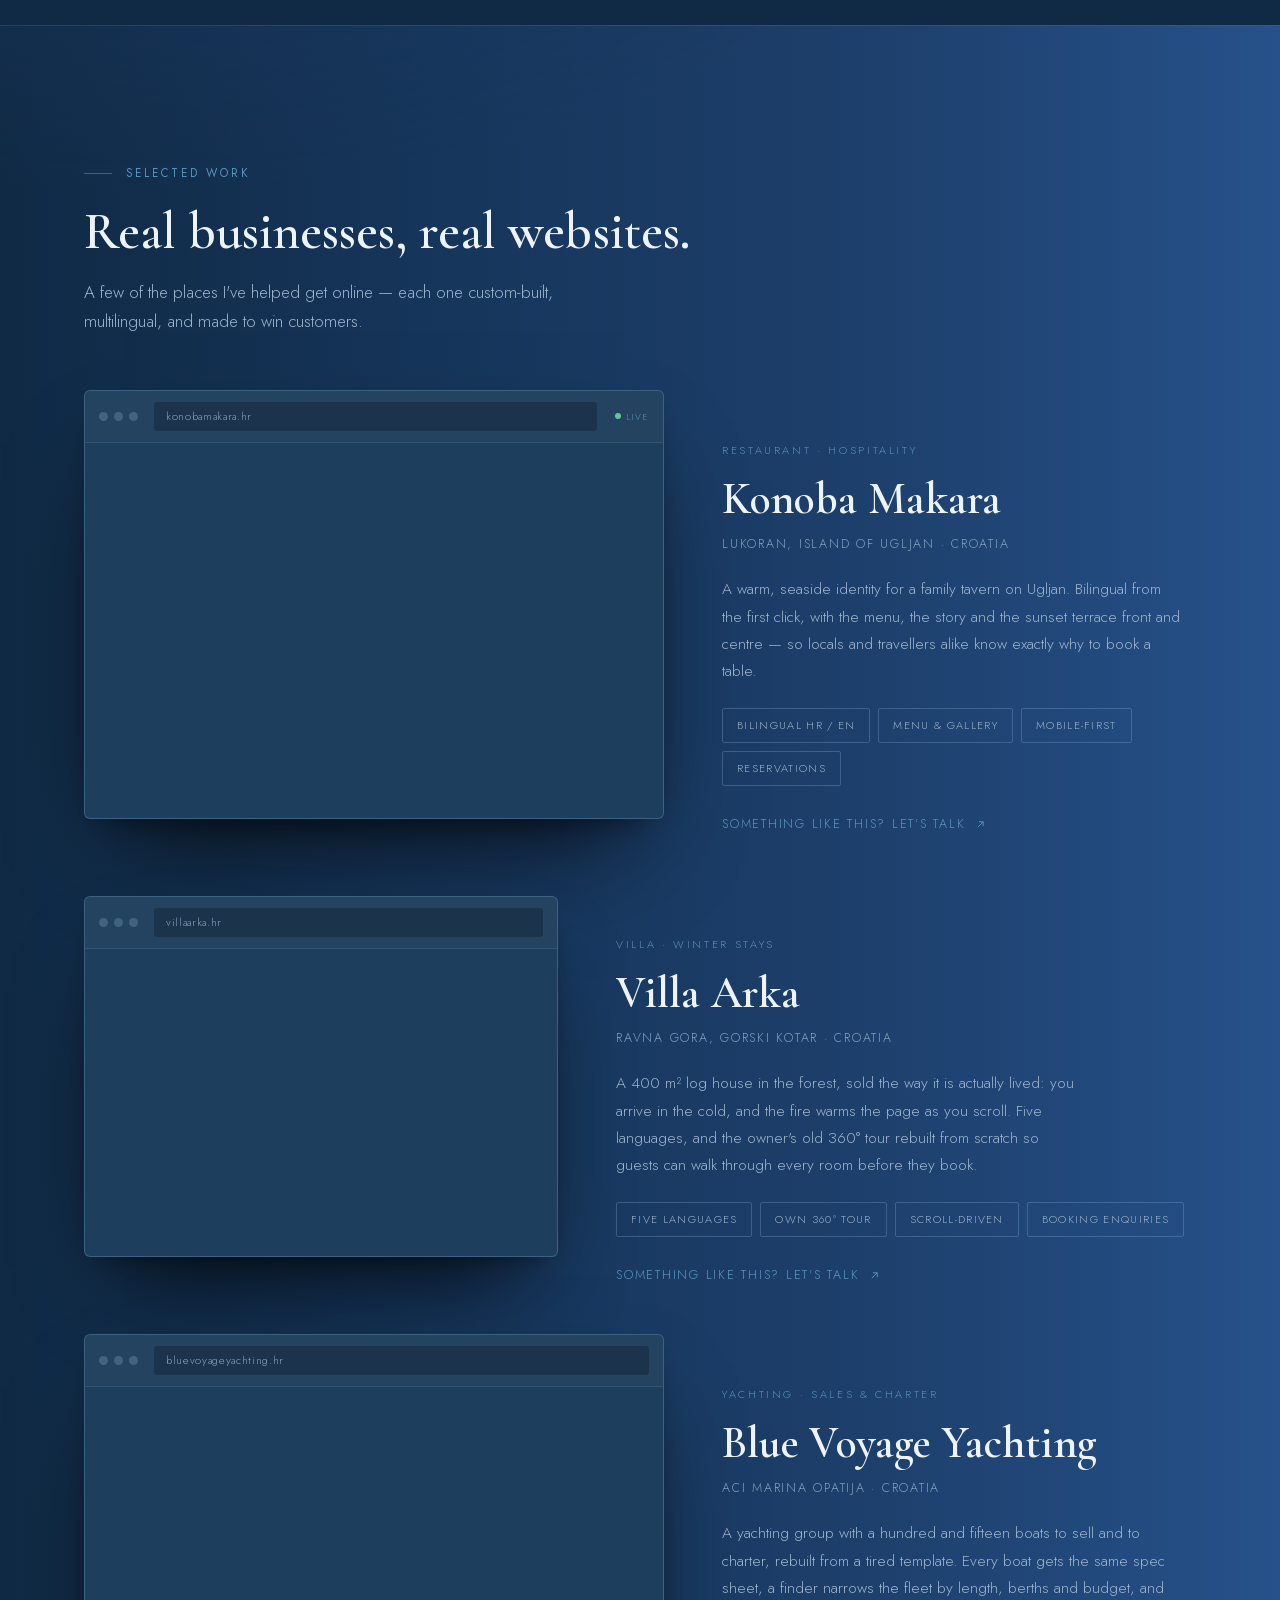
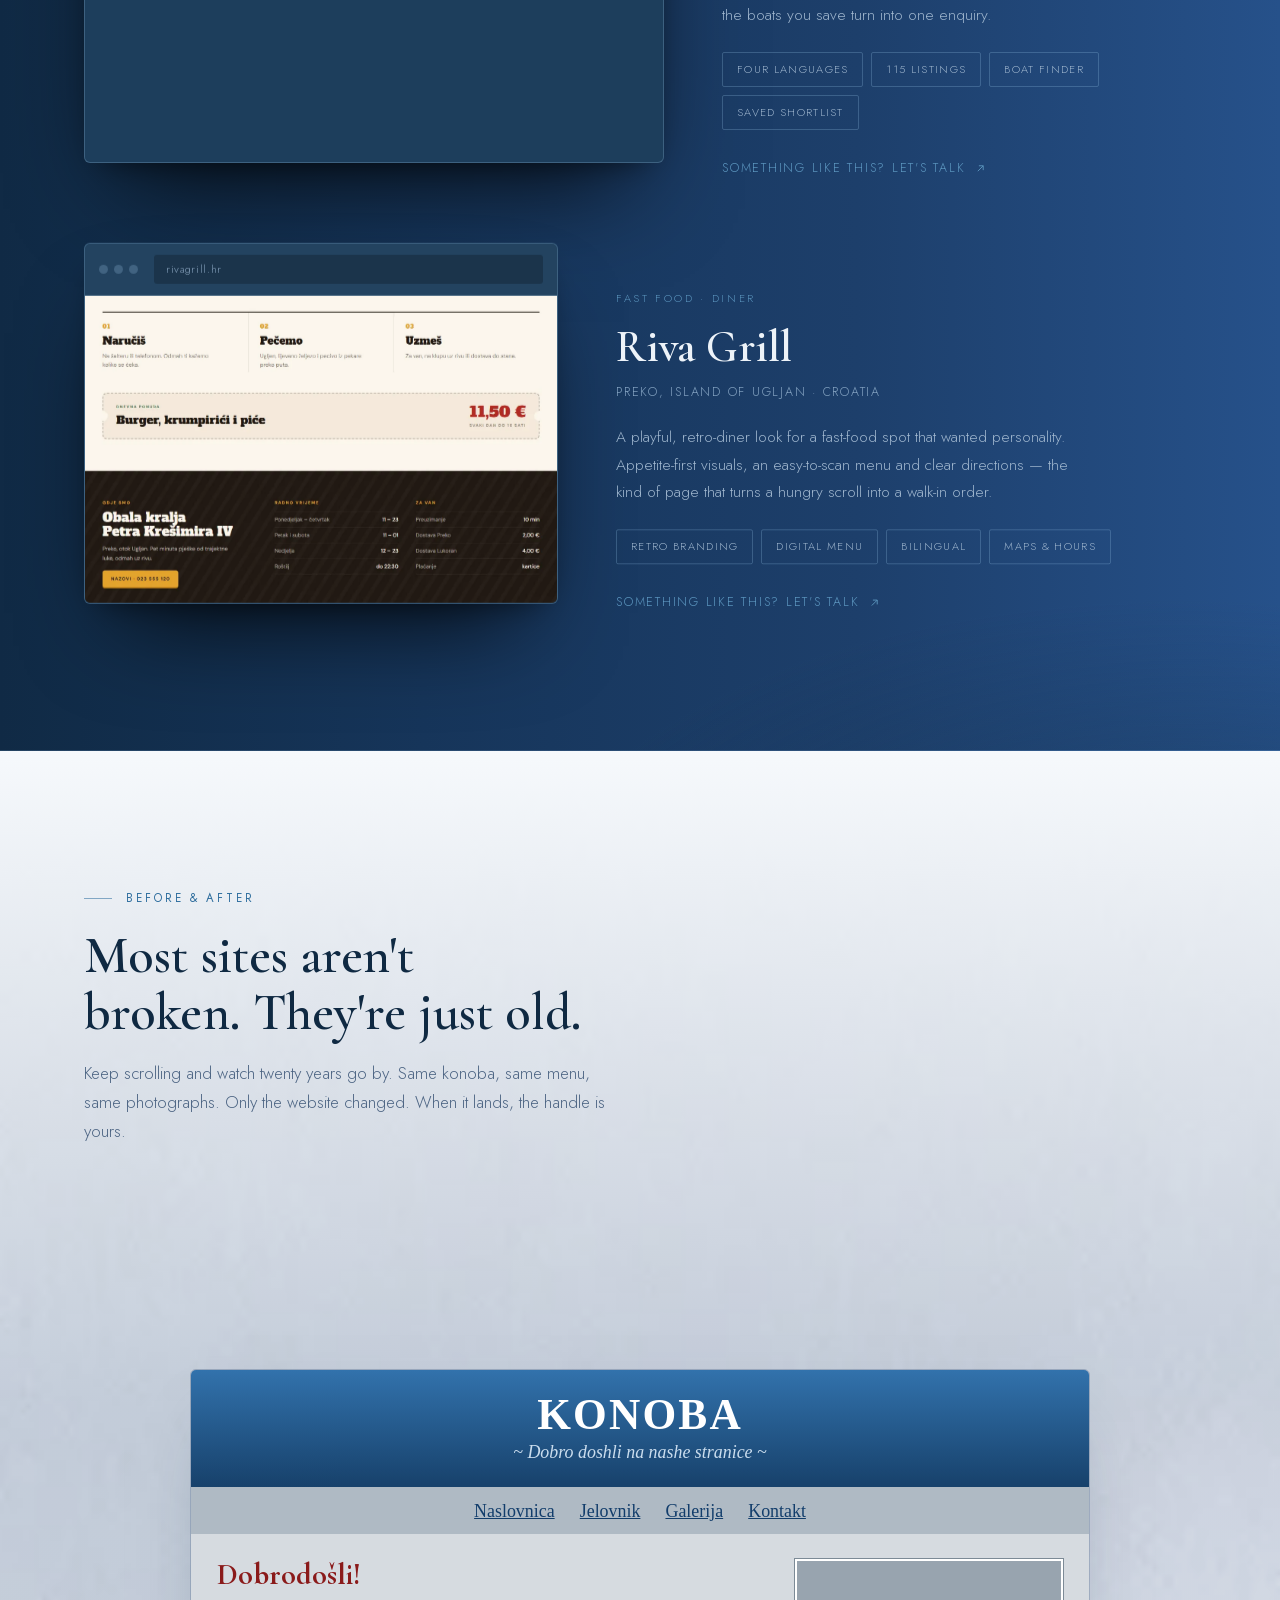
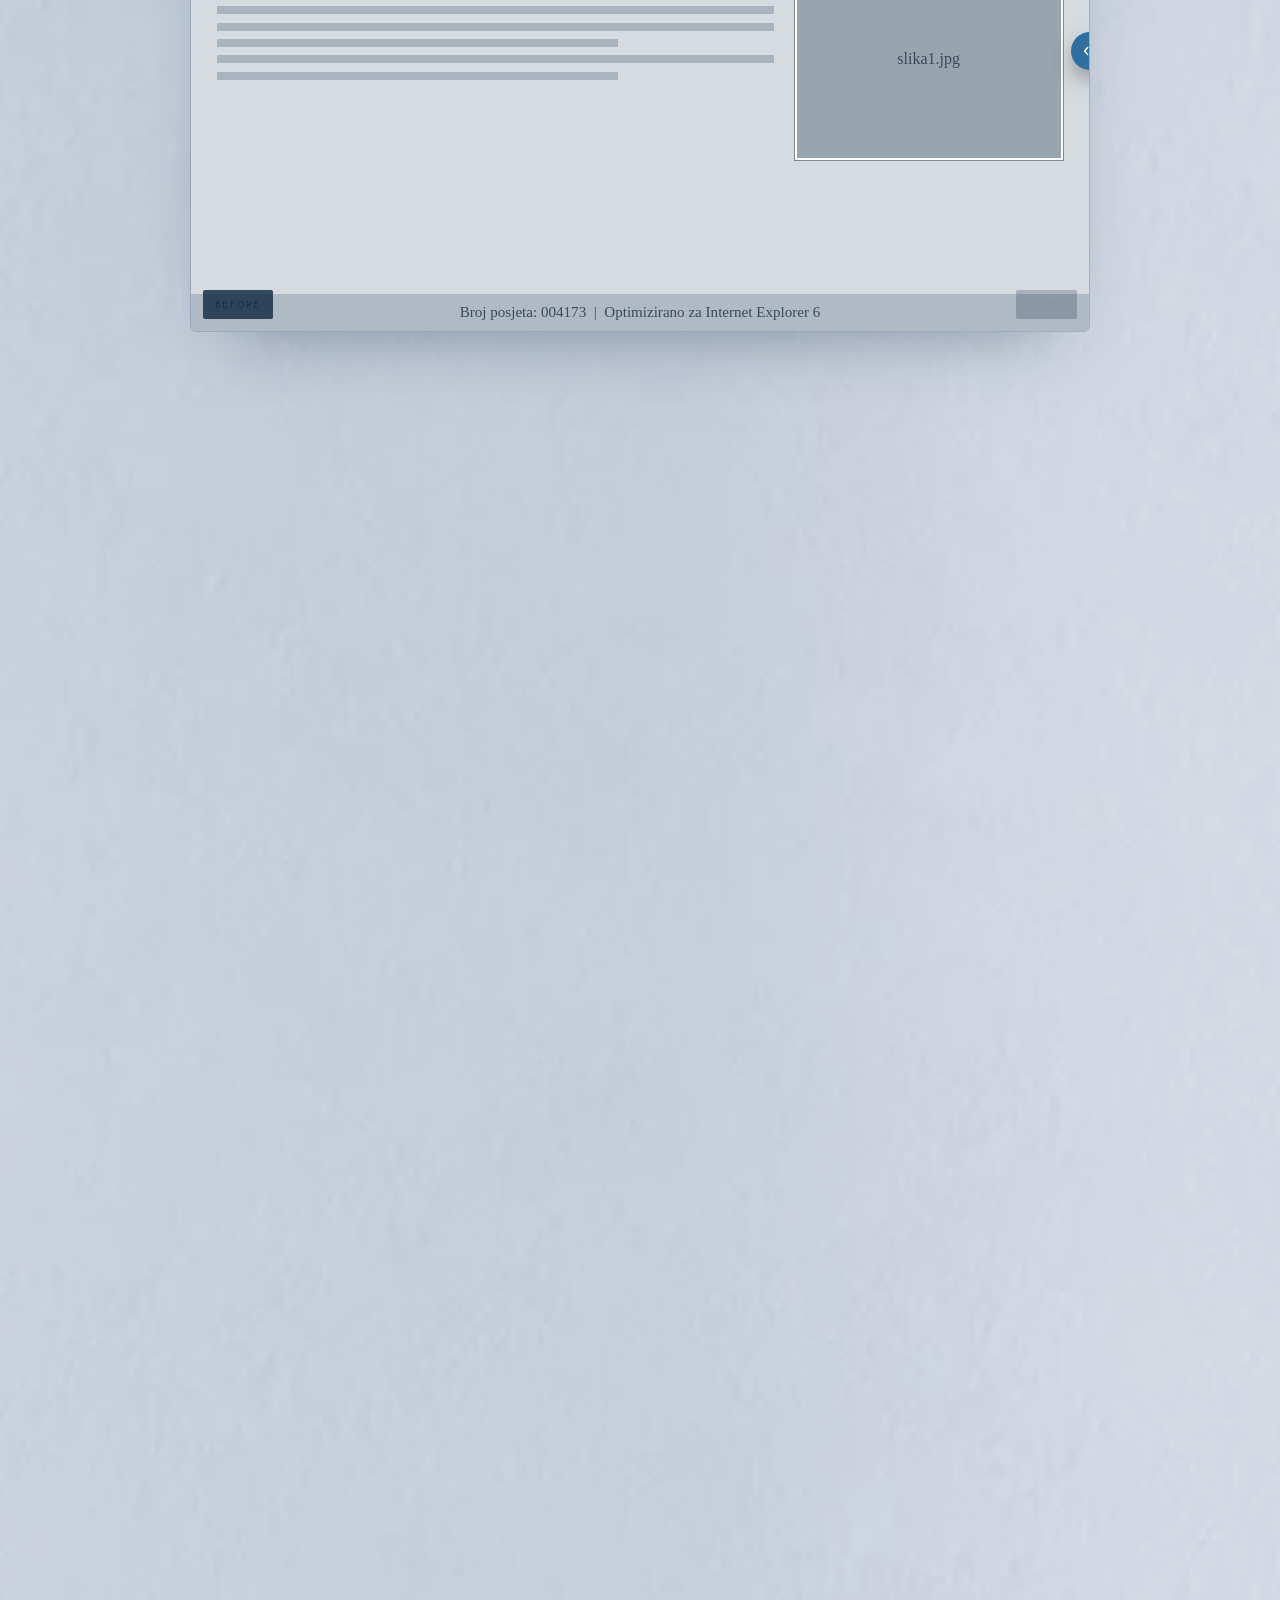
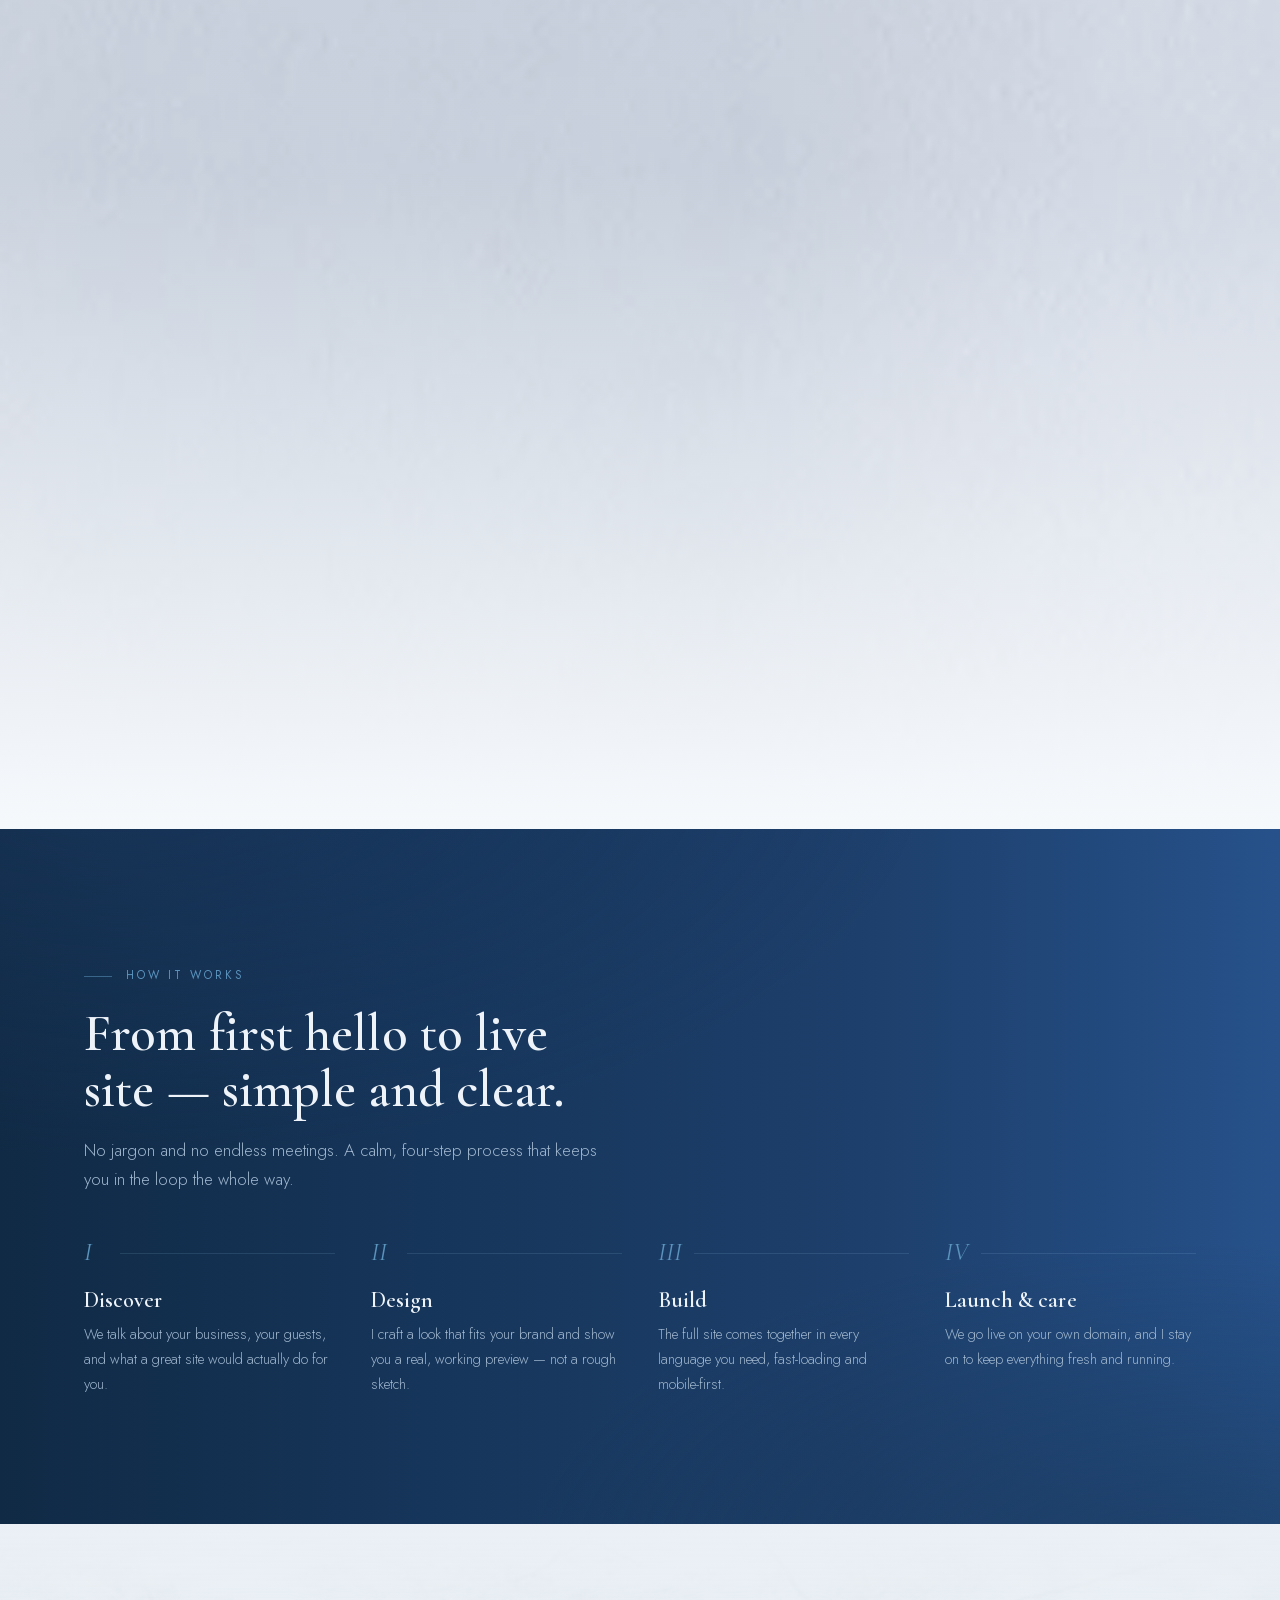
==== commit 7264f5e9: "Il film "The Wave" nel sito, e il menu chiuso non blocca piu' i tocchi - Nuova sezione dopo "What I " ====
--- a/index.html
+++ b/index.html
@@ -72,6 +72,10 @@
   }
 
   *{box-sizing:border-box}
+  /* hidden deve vincere sempre. Senza questa riga .mobile-menu{display:flex}
+     batteva l'attributo, e su telefono il menu chiuso restava steso su tutta
+     la pagina, invisibile, e si prendeva ogni tocco. */
+  [hidden]{display:none!important}
   html{scroll-behavior:smooth}
   body{
     margin:0;
@@ -542,6 +546,47 @@
   .card .ic svg{width:26px;height:26px}
   .card h3{font-size:23px;font-weight:600}
   .card p{color:var(--muted);font-size:14.5px;margin-top:10px;line-height:1.7}
+
+  /* ---------- IL FILM ----------
+     Una fascia scura fra due chiare: e' la pausa cinematografica fra
+     "cosa faccio" e "per chi lo faccio". Il pulsante sta nell'angolo e non
+     al centro perche' il poster e' il logo col nome sotto, ed e' quello che
+     deve vedersi. */
+  .film{background:
+      radial-gradient(900px 480px at 50% 110%, rgba(90,147,188,.16), transparent 65%),
+      var(--ink);
+    border-block:1px solid var(--line)}
+  .film .head{margin-inline:auto;text-align:center}
+  .film .head p{margin-inline:auto}
+  .film-frame{position:relative;margin-top:clamp(36px,5vw,58px);aspect-ratio:16/9;max-width:100%;
+    border-radius:10px;overflow:hidden;background:#050D18;border:1px solid var(--line-strong);
+    box-shadow:0 44px 96px -48px rgba(0,0,0,.9)}
+  .film-frame video{position:absolute;inset:0;width:100%;height:100%;object-fit:cover;display:block;background:#050D18}
+  .film-play{position:absolute;inset:0;width:100%;height:100%;display:flex;align-items:flex-end;justify-content:flex-start;
+    padding:clamp(14px,2.6vw,30px);margin:0;border:0;cursor:pointer;color:var(--text);font:inherit;text-align:left;
+    background:linear-gradient(180deg,transparent 58%,rgba(5,13,24,.5))}
+  .film-play[hidden]{display:none}
+  .film-pill{display:inline-flex;align-items:center;gap:14px;padding:8px 20px 8px 8px;border-radius:999px;
+    background:rgba(16,42,69,.78);border:1px solid var(--line-strong);
+    backdrop-filter:blur(8px);-webkit-backdrop-filter:blur(8px);
+    transition:transform .3s var(--ease),border-color .3s var(--ease)}
+  .film-ico{flex:none;width:44px;height:44px;border-radius:50%;display:grid;place-items:center;
+    background:var(--acc);color:#06172A;transition:background .3s var(--ease)}
+  .film-ico svg{margin-left:2px}
+  .film-lbl{display:flex;flex-direction:column;gap:2px;line-height:1.2}
+  .film-lbl b{font-size:12.5px;font-weight:500;letter-spacing:.14em;text-transform:uppercase}
+  .film-lbl small{font-size:11px;letter-spacing:.08em;color:var(--muted)}
+  .film-play:hover .film-pill{transform:translateY(-1px);border-color:var(--acc)}
+  .film-play:hover .film-ico{background:var(--acc-bright)}
+  .film-play:focus-visible{outline:none}
+  .film-play:focus-visible .film-pill{outline:2px solid var(--acc-bright);outline-offset:3px}
+  /* su telefono il nome del logo sta proprio dove andrebbe l'etichetta:
+     resta solo il tondo, il resto lo dice il cerchio col triangolo */
+  @media(max-width:560px){
+    .film-pill{padding:6px}
+    .film-lbl{position:absolute;width:1px;height:1px;overflow:hidden;clip-path:inset(50%);white-space:nowrap}
+  }
+  @media(prefers-reduced-motion:reduce){.film-pill,.film-ico{transition:none}}
 
   /* ---------- WORK ---------- */
 
@@ -1091,6 +1136,33 @@
           <h3>Care &amp; updates</h3>
           <p>Menus change, prices change, seasons change. I keep your site current so it never feels forgotten.</p>
         </div>
+      </div>
+    </div>
+  </section>
+
+  <!-- IL FILM ----------------------------------------------------------
+       Trenta secondi con la voce. Parte solo quando lo chiede chi guarda,
+       e con l'audio: un filmato con la voce che si avvia da solo e muto
+       non racconta niente. Fino al clic non si scarica nulla, solo il poster. -->
+  <section class="section film" id="film">
+    <div class="wrap">
+      <div class="head reveal">
+        <h2>Everything I do, in thirty seconds.</h2>
+        <p>Four languages, found on Google, bookings that arrive while you sleep, and the real sites behind it all. Turn the sound on.</p>
+      </div>
+      <div class="film-frame reveal">
+        <video id="filmVideo" playsinline preload="none" poster="video/the-wave-poster.webp"
+               data-src-hd="video/the-wave-1080p.mp4" data-src-sd="video/the-wave-720p.mp4"
+               aria-label="Puntamedia film, 30 seconds, with voiceover"></video>
+        <button type="button" class="film-play" id="filmPlay">
+          <span class="film-pill">
+            <span class="film-ico" aria-hidden="true"><svg viewBox="0 0 24 24" width="18" height="18"><path d="M8 5.5v13l11-6.5z" fill="currentColor"/></svg></span>
+            <span class="film-lbl">
+              <b class="film-first">Play the film</b><b class="film-again" hidden>Watch again</b>
+              <small>0:30 &middot; sound on</small>
+            </span>
+          </span>
+        </button>
       </div>
     </div>
   </section>
@@ -1858,6 +1930,46 @@
   })();
 
 
+  /* ---------- Il film ----------
+     Si scarica e parte solo al clic, con l'audio. Due versioni: 1080p a 60
+     fotogrammi per gli schermi grandi, 720p per telefoni e connessioni
+     col risparmio dati. Se esce dallo schermo si mette in pausa, ma non
+     riparte da solo: con la voce, deve deciderlo chi guarda. */
+  (function(){
+    var v = document.getElementById('filmVideo');
+    var btn = document.getElementById('filmPlay');
+    if(!v || !btn) return;
+    var first = btn.querySelector('.film-first'), again = btn.querySelector('.film-again');
+
+    function pick(){
+      var link = navigator.connection || navigator.mozConnection || navigator.webkitConnection;
+      var slow = !!link && (link.saveData || /^(slow-2g|2g|3g)$/.test(link.effectiveType || ''));
+      var wide = window.innerWidth > 900;
+      return v.getAttribute(wide && !slow ? 'data-src-hd' : 'data-src-sd');
+    }
+
+    btn.addEventListener('click', function(){
+      if(!v.currentSrc){ v.src = pick(); }
+      v.controls = true;
+      btn.hidden = true;
+      var p = v.play();
+      if(p && p.catch) p.catch(function(){ btn.hidden = false; v.controls = false; });
+    });
+
+    v.addEventListener('ended', function(){
+      first.hidden = true; again.hidden = false;
+      v.controls = false; btn.hidden = false;
+      try{ v.currentTime = 0; }catch(e){}
+    });
+
+    if('IntersectionObserver' in window){
+      new IntersectionObserver(function(e){
+        if(!e[0].isIntersecting && !v.paused) v.pause();
+      }, { threshold: 0.15 }).observe(v);
+    }
+    document.addEventListener('visibilitychange', function(){ if(document.hidden && !v.paused) v.pause(); });
+  })();
+
   /* ---------- Prima / dopo, guidato dallo scroll ----------------------
      La lama la muove lo scroll. Prima tiene fermo sul sito vecchio il
      tempo di leggerlo, poi attraversa, poi tiene fermo sul nuovo. Finito
@@ -1945,6 +2057,9 @@
       "Days, not months":"Dani, ne mjeseci",
       "A considered process that still gets you online quickly.":"Promišljen proces koji vas brzo dovodi online.",
       "What I do":"Čime se bavim",
+      "Everything I do, in thirty seconds.":"Sve što radim, u trideset sekundi.",
+      "Four languages, found on Google, bookings that arrive while you sleep, and the real sites behind it all. Turn the sound on.":"Četiri jezika, vidljivost na Googleu, rezervacije koje stižu dok spavate i prave stranice iza svega toga. Uključite zvuk.",
+      "Play the film":"Pogledajte film","Watch again":"Pogledajte ponovno","0:30 · sound on":"0:30 · uz zvuk",
       "Everything your business needs to look its best online.":"Sve što vaš posao treba da izgleda najbolje na internetu.",
       "One partner, from the first conversation to a living site that keeps working for you — in every language your customers speak.":"Jedan partner, od prvog razgovora do žive stranice koja radi za vas — na svakom jeziku kojim govore vaši gosti.",
       "Custom website design":"Prilagođeni web dizajn",
